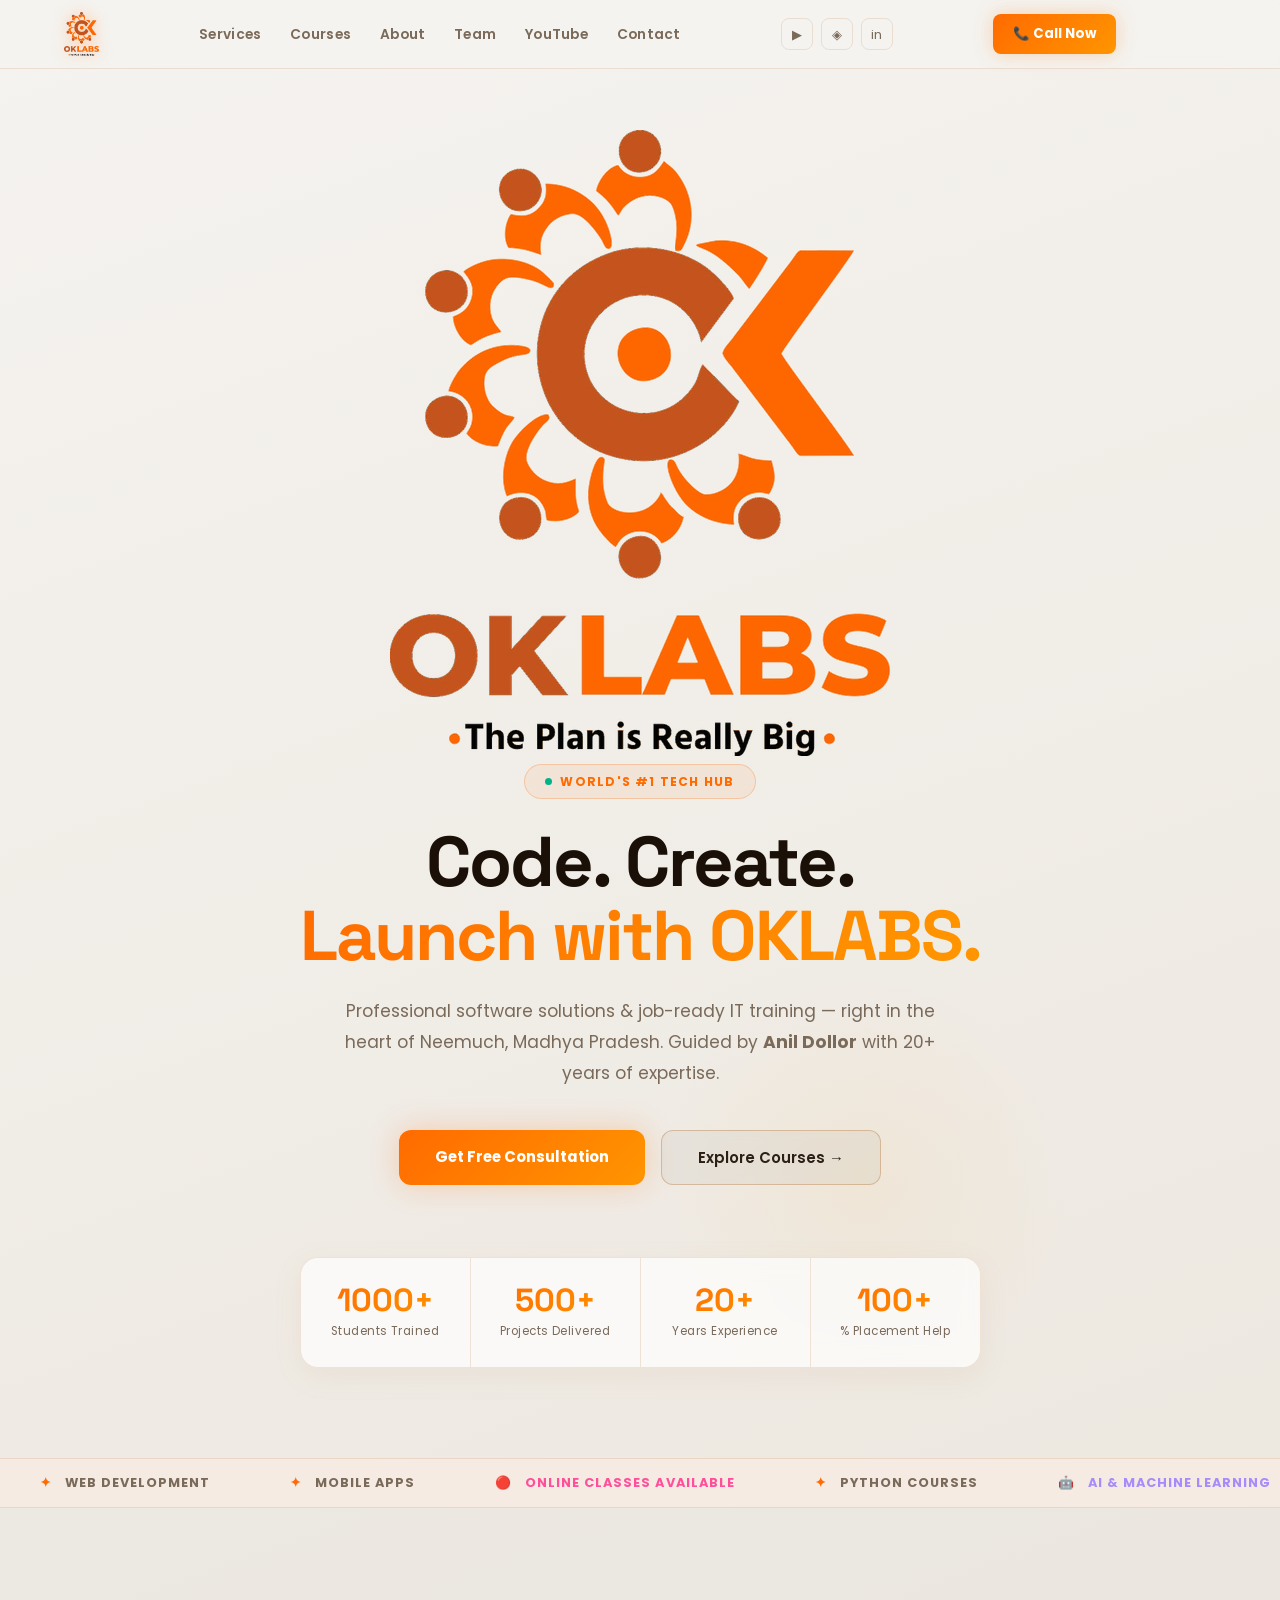
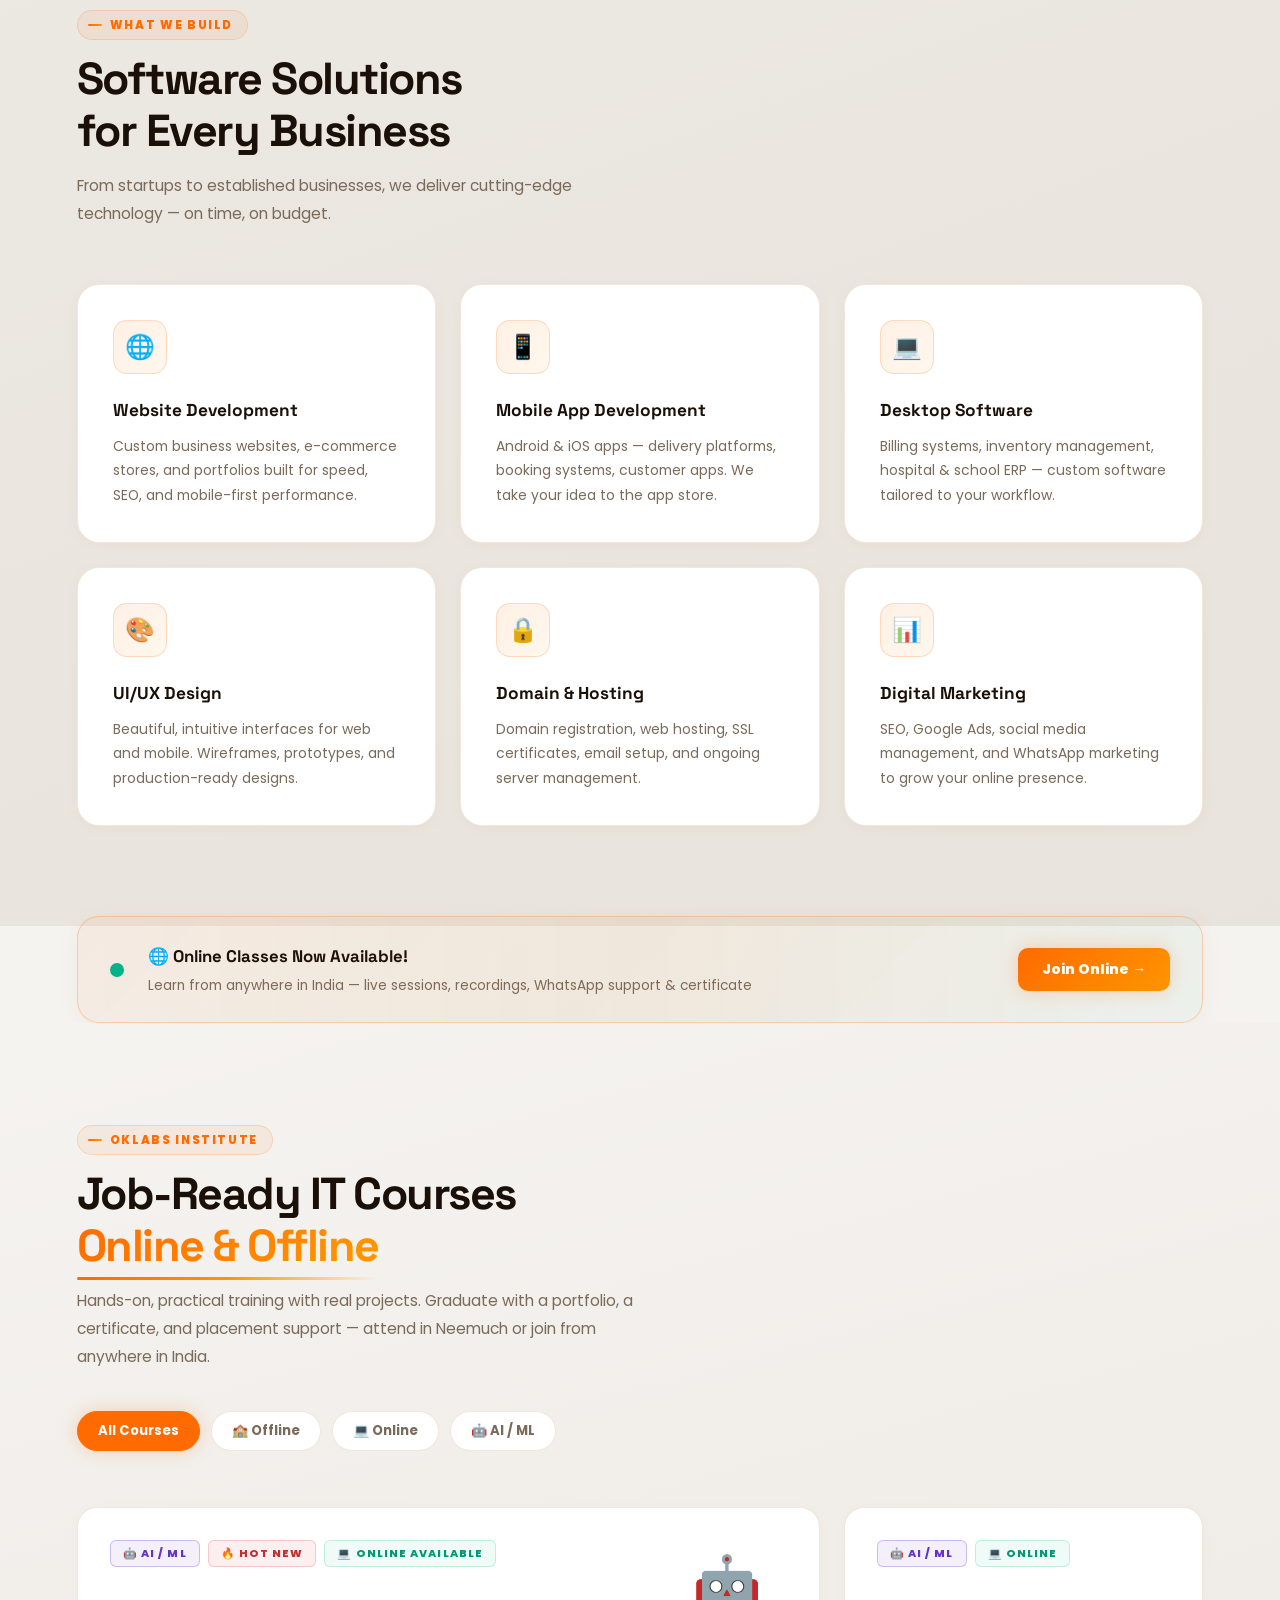
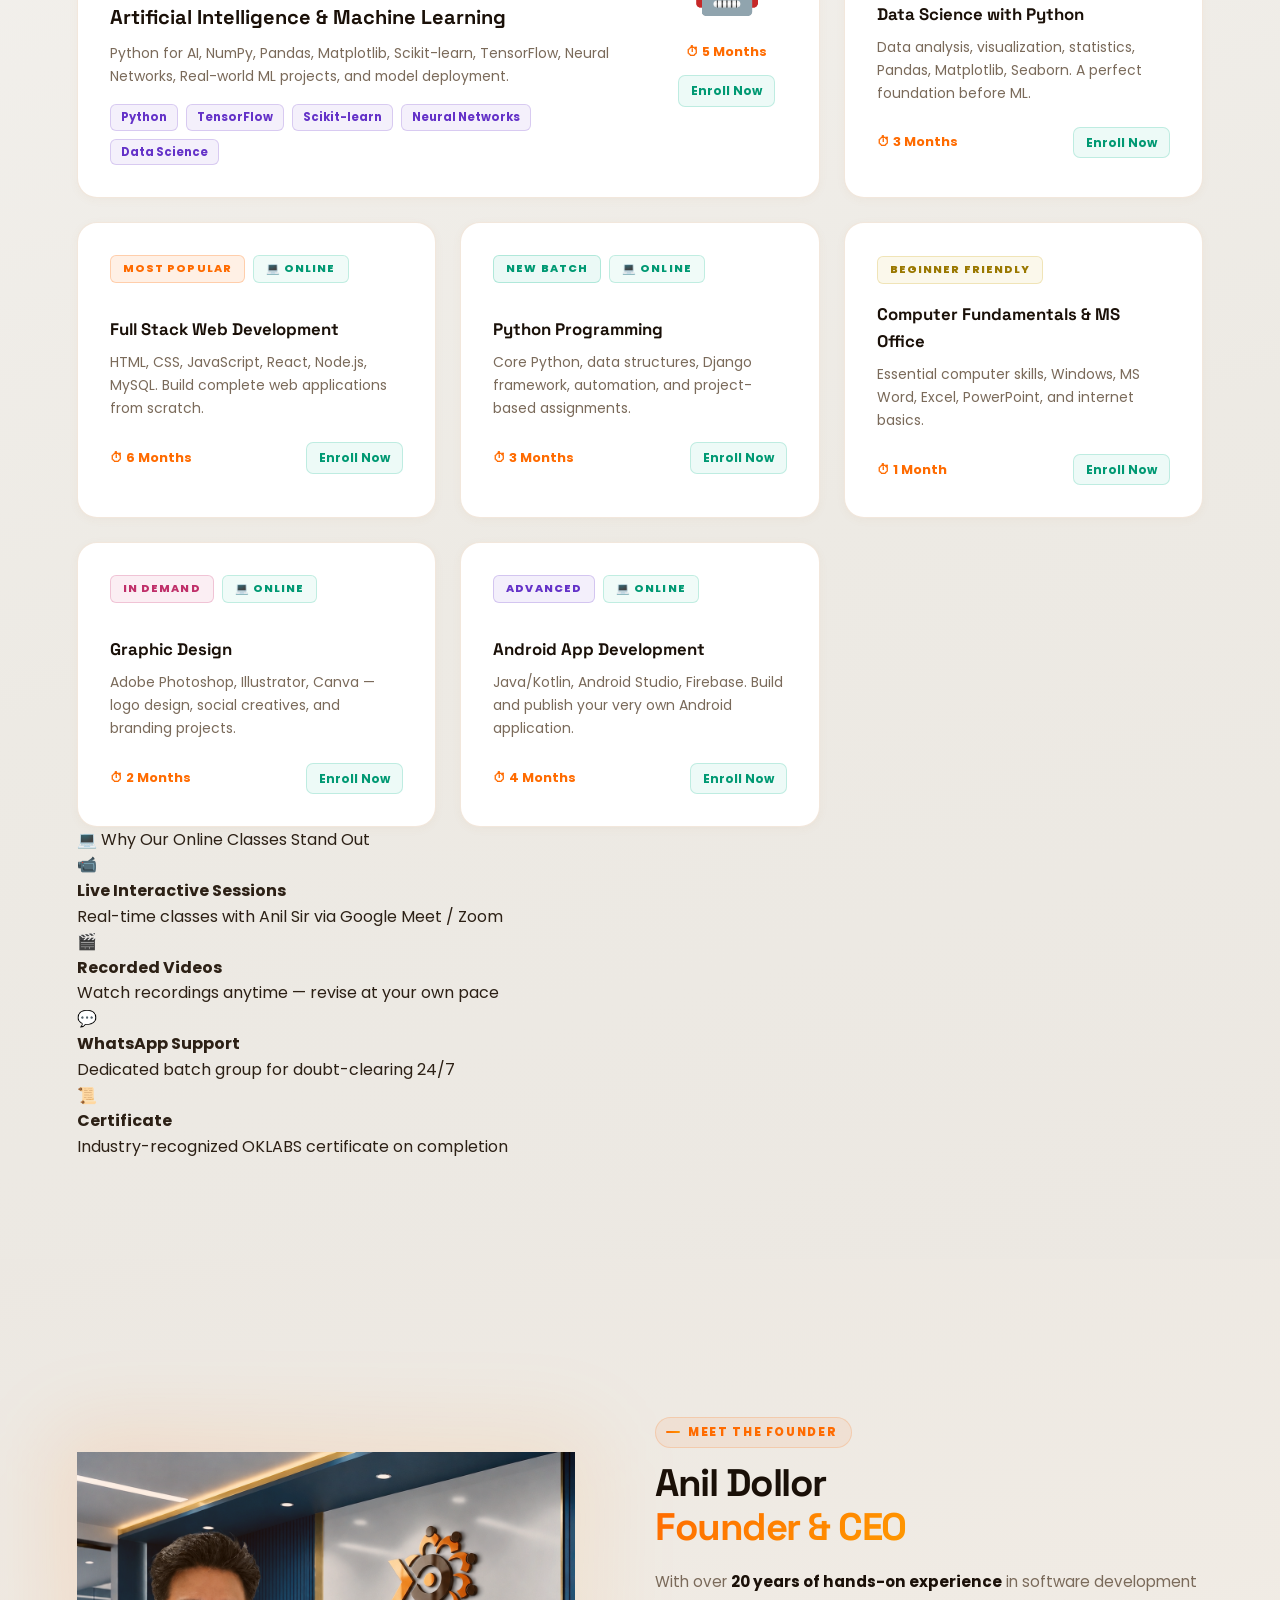
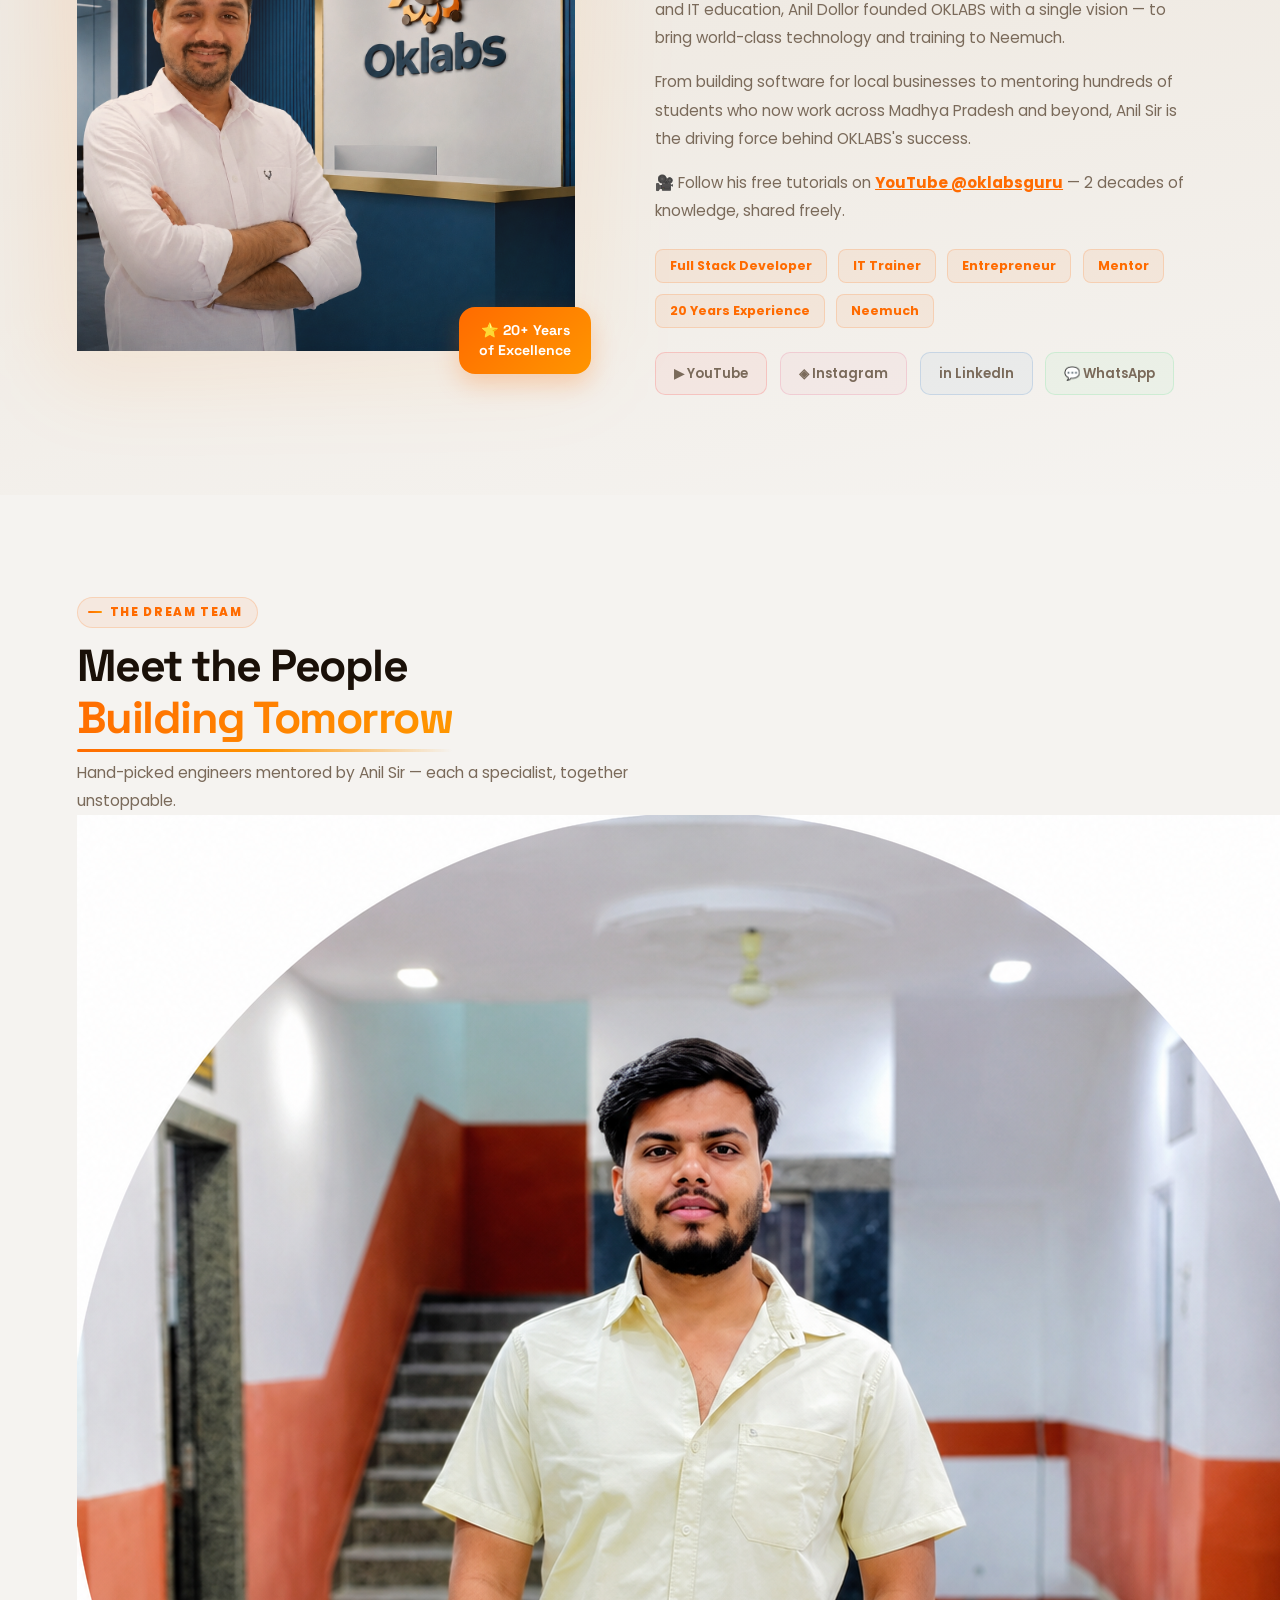
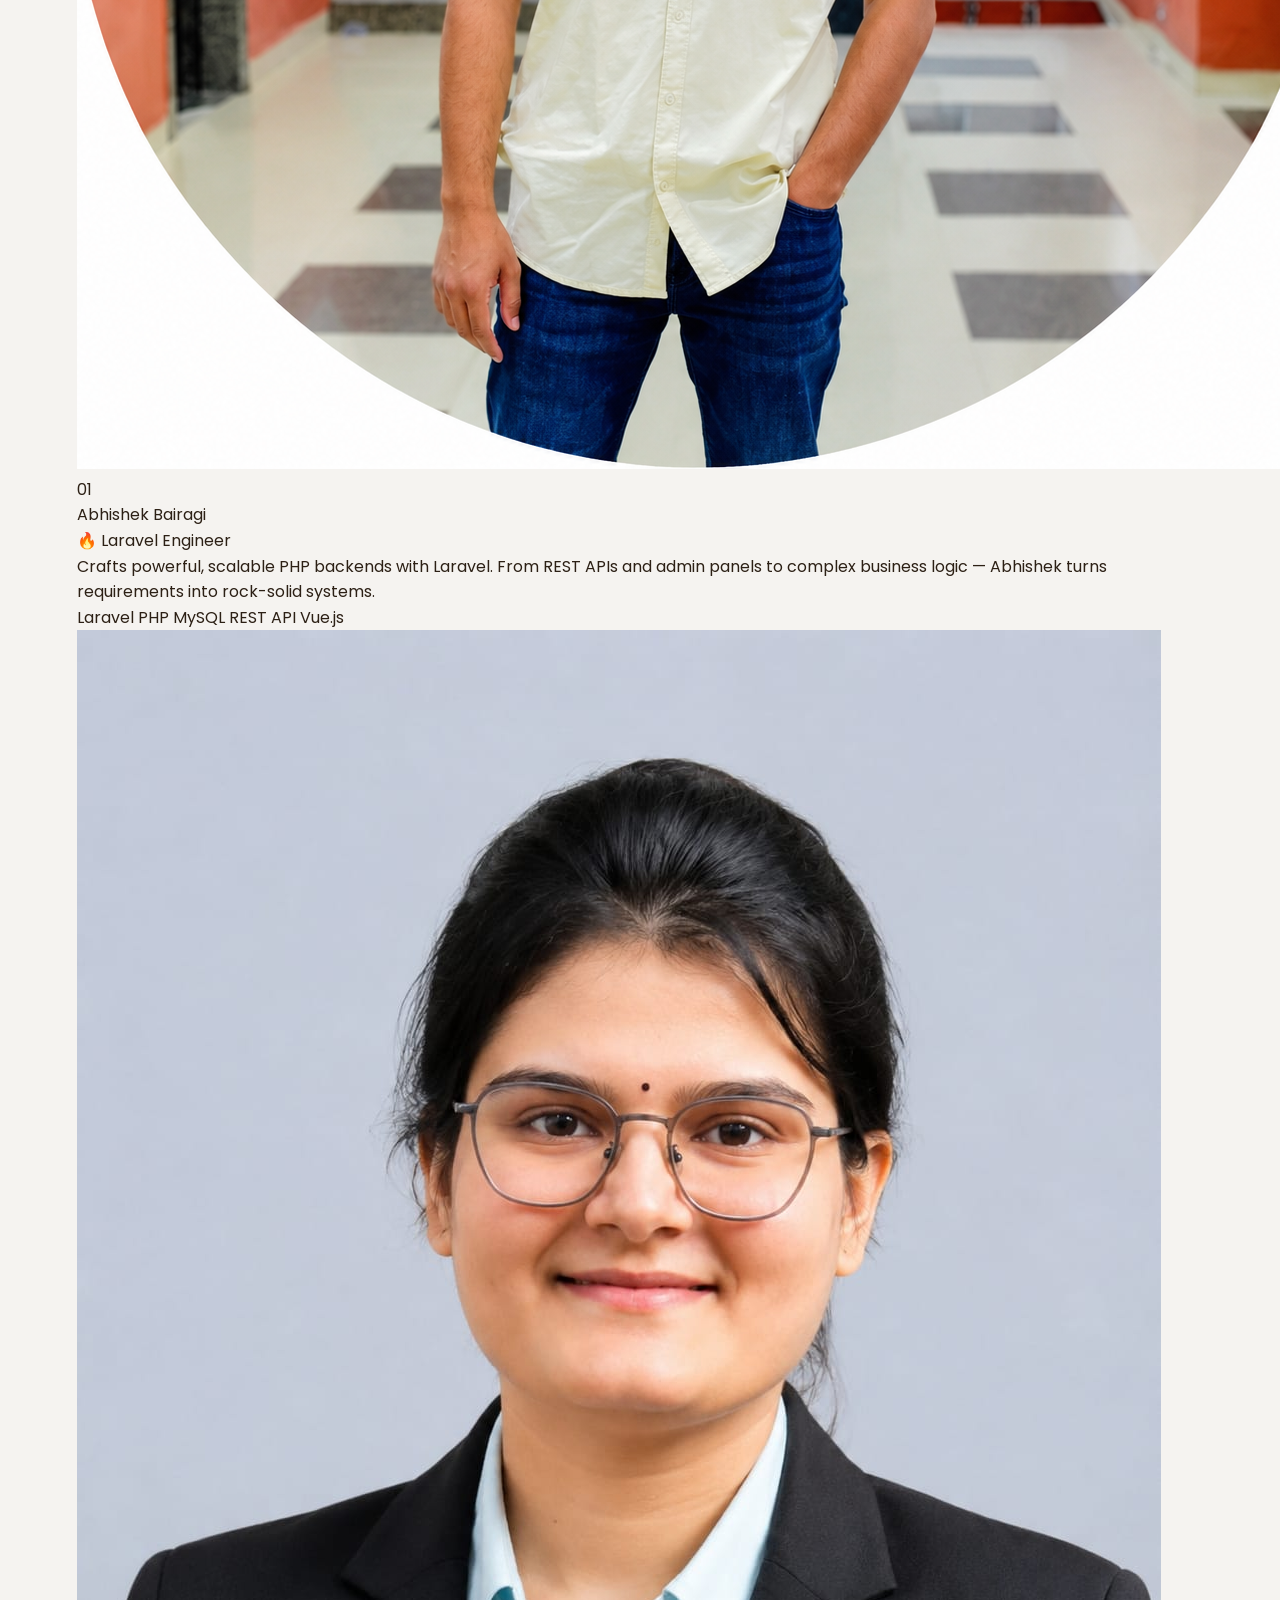
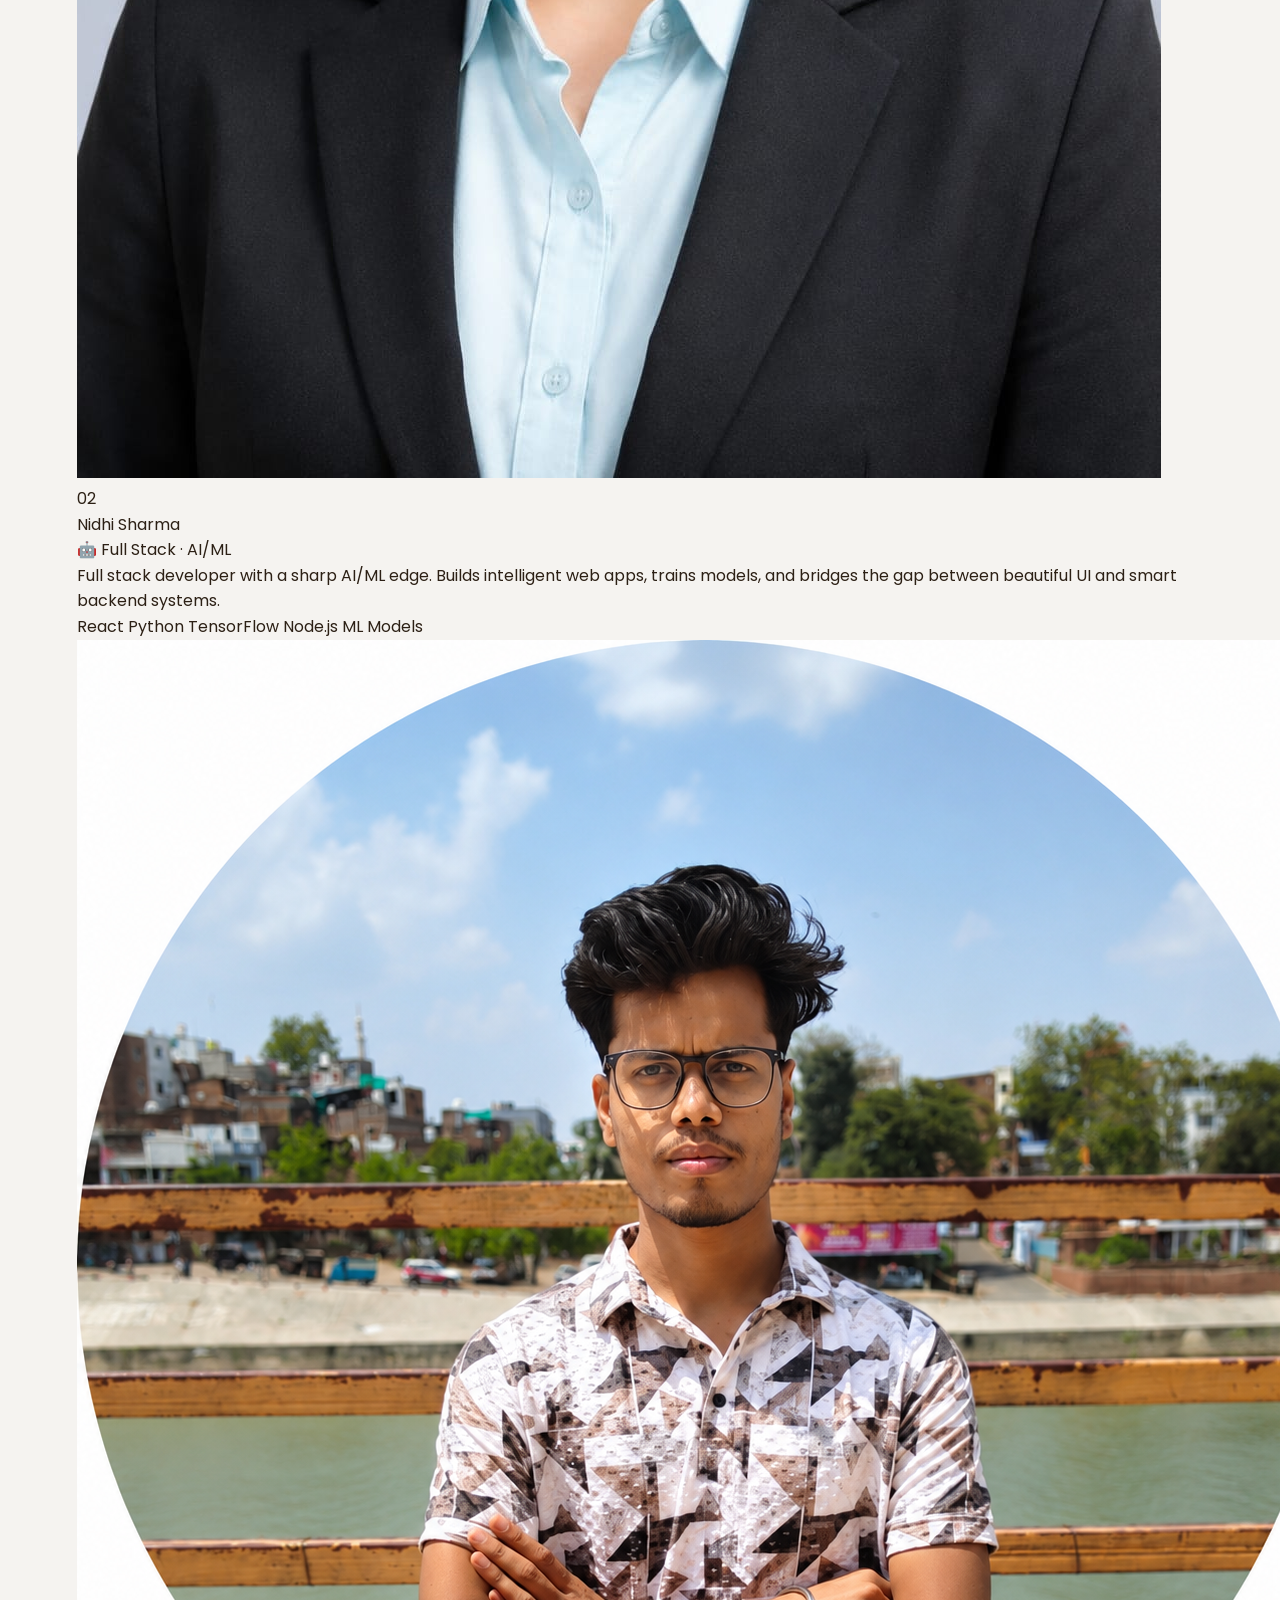
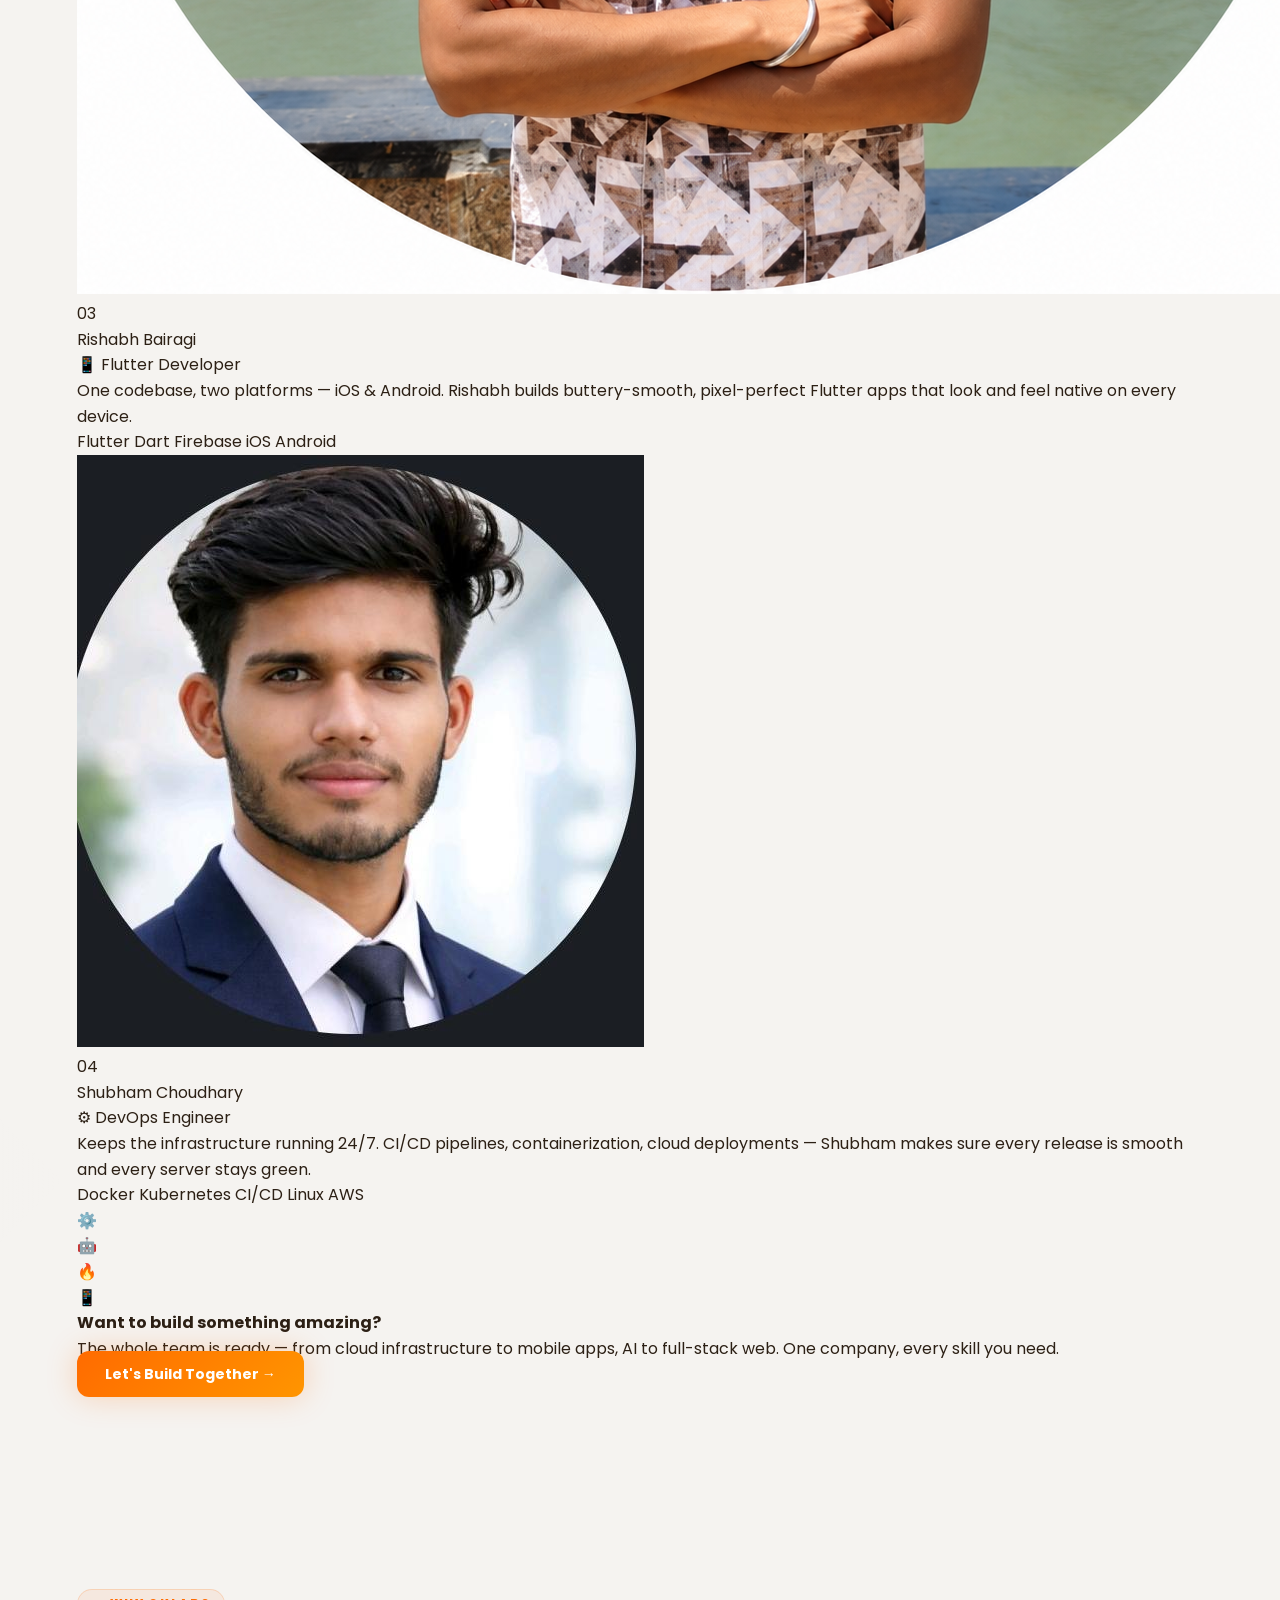
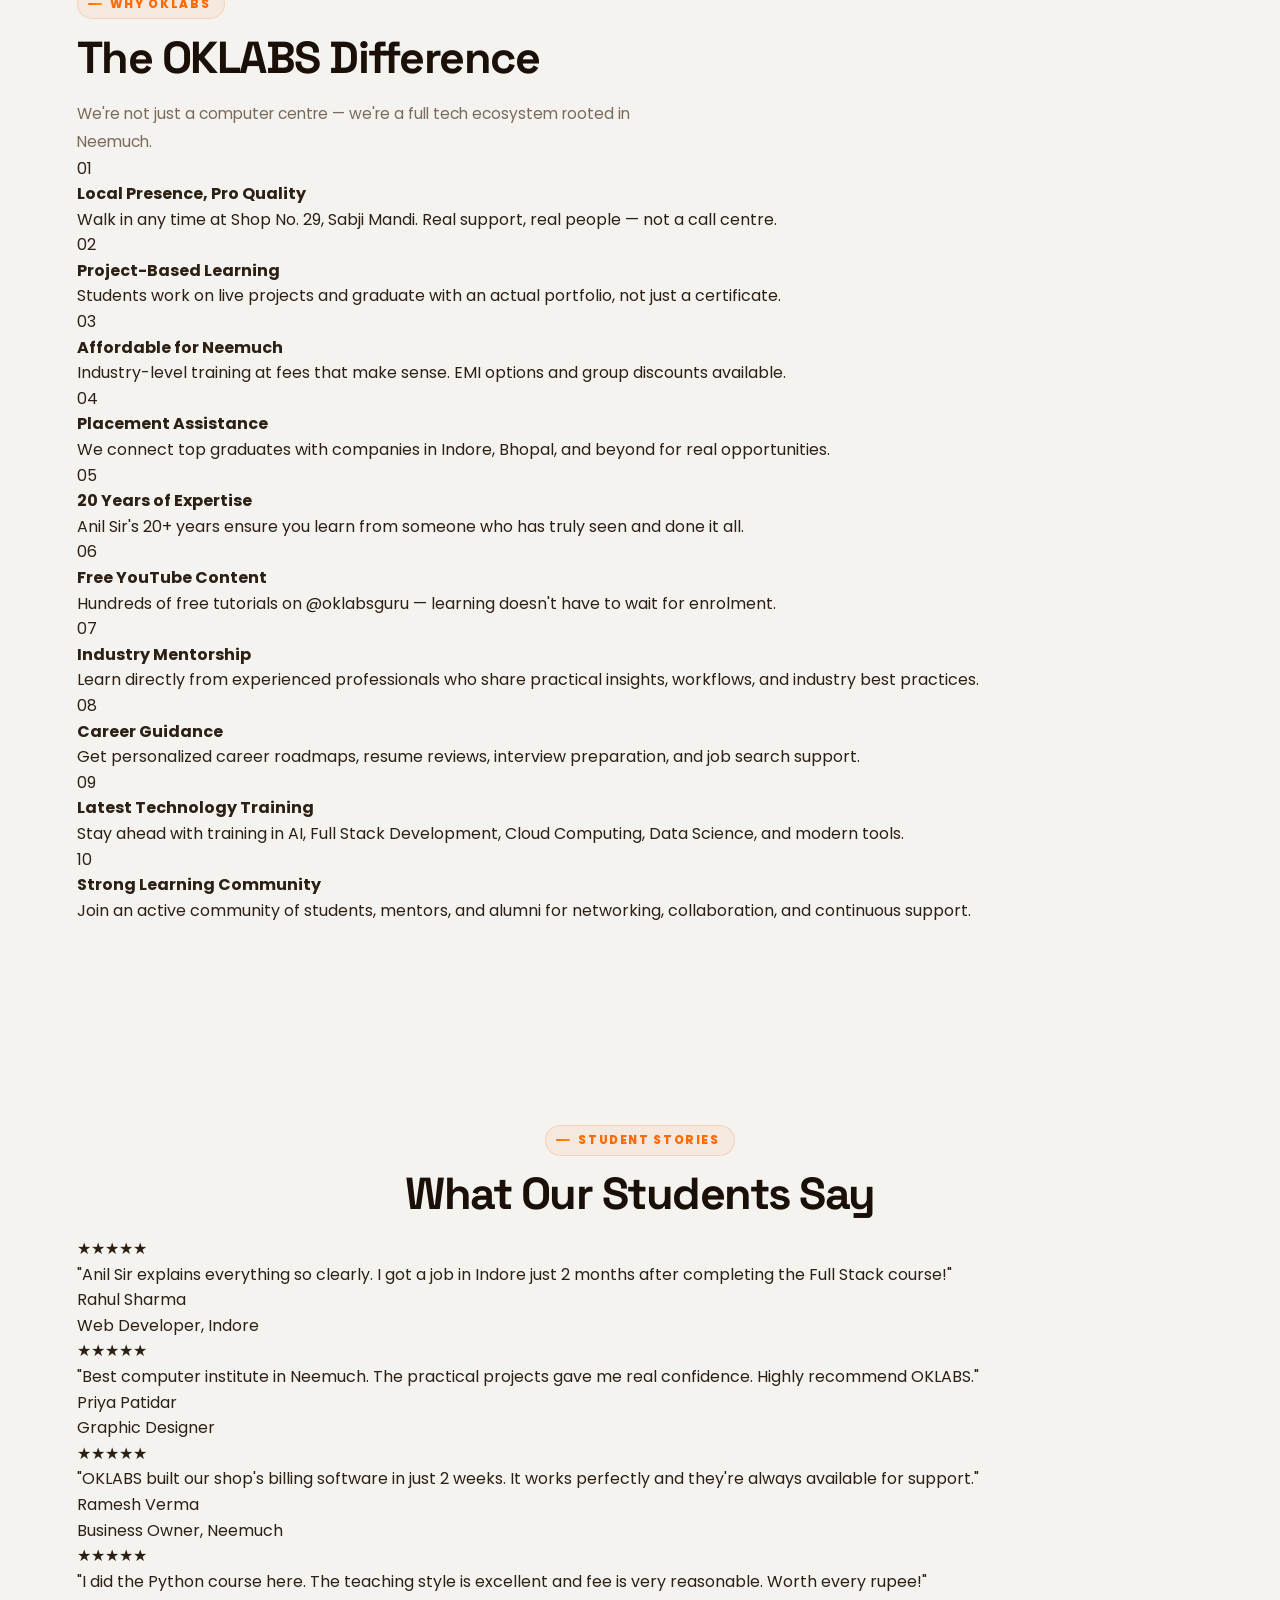
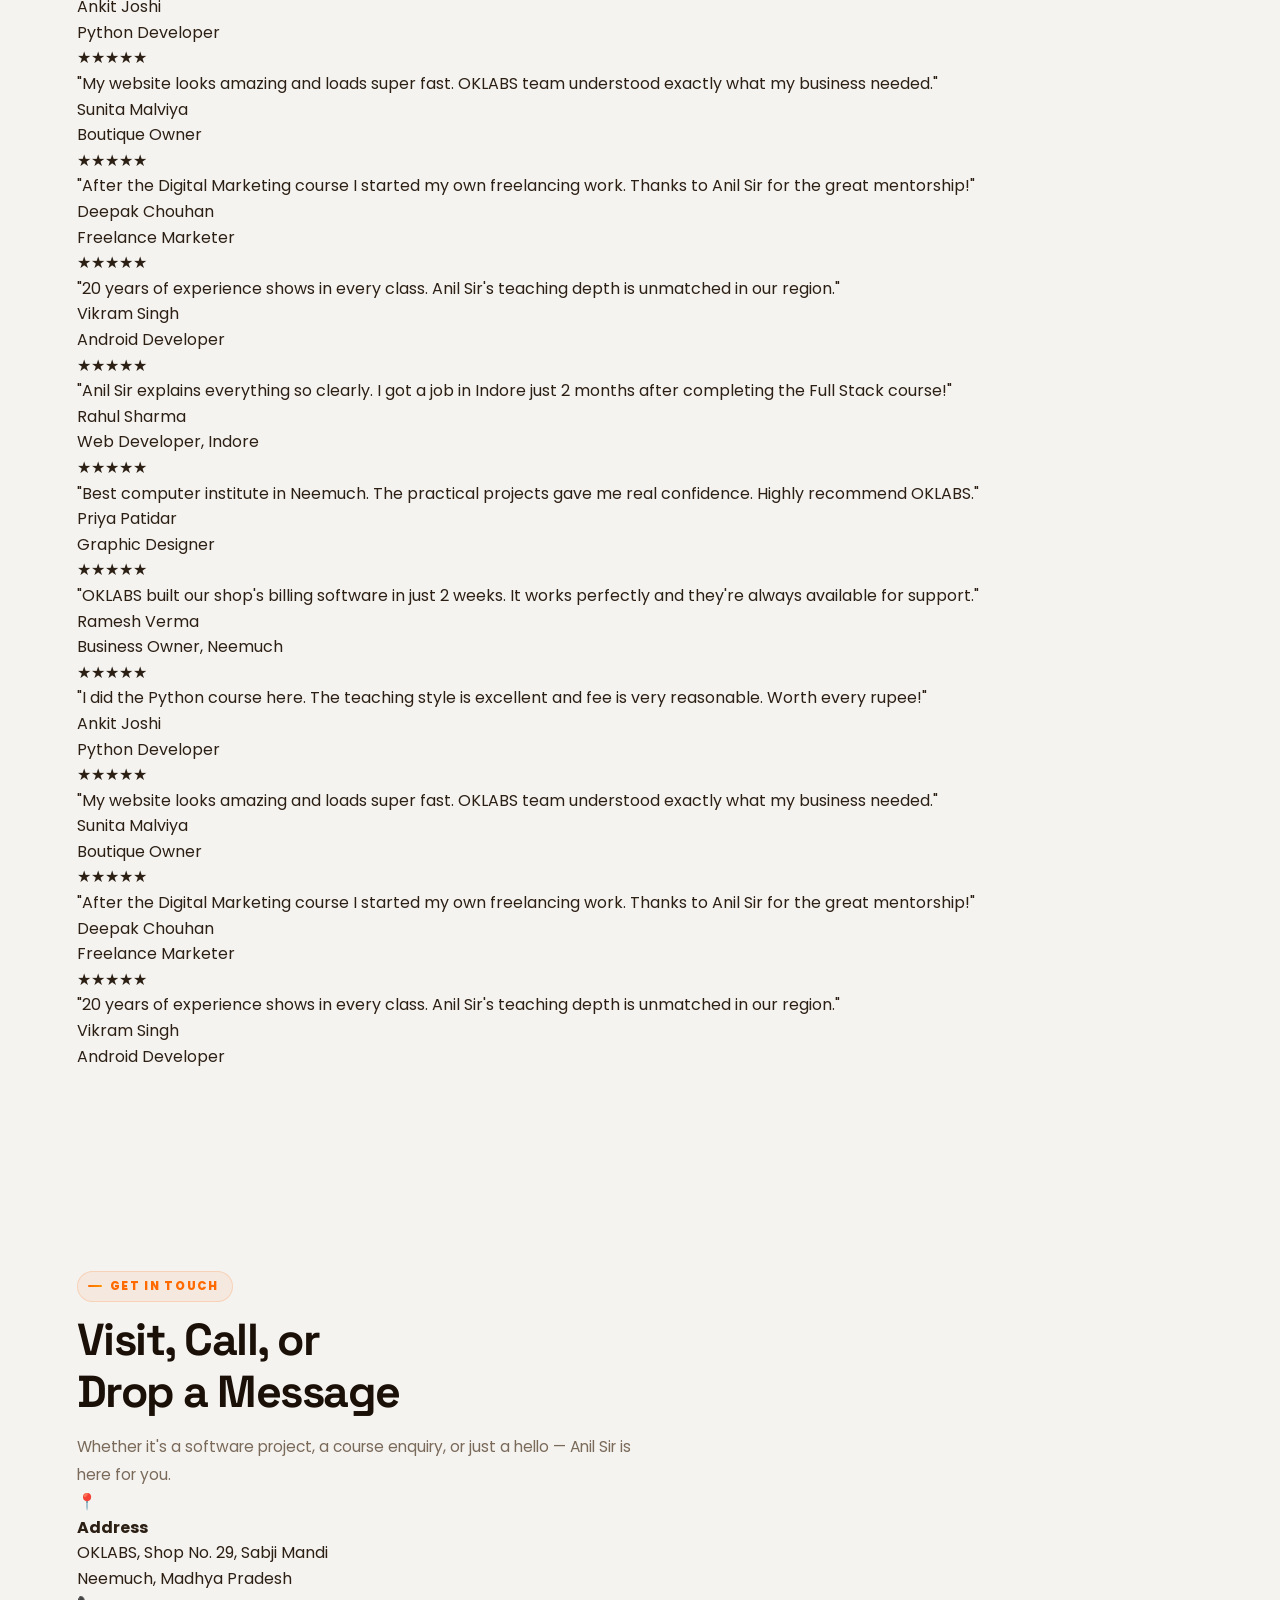
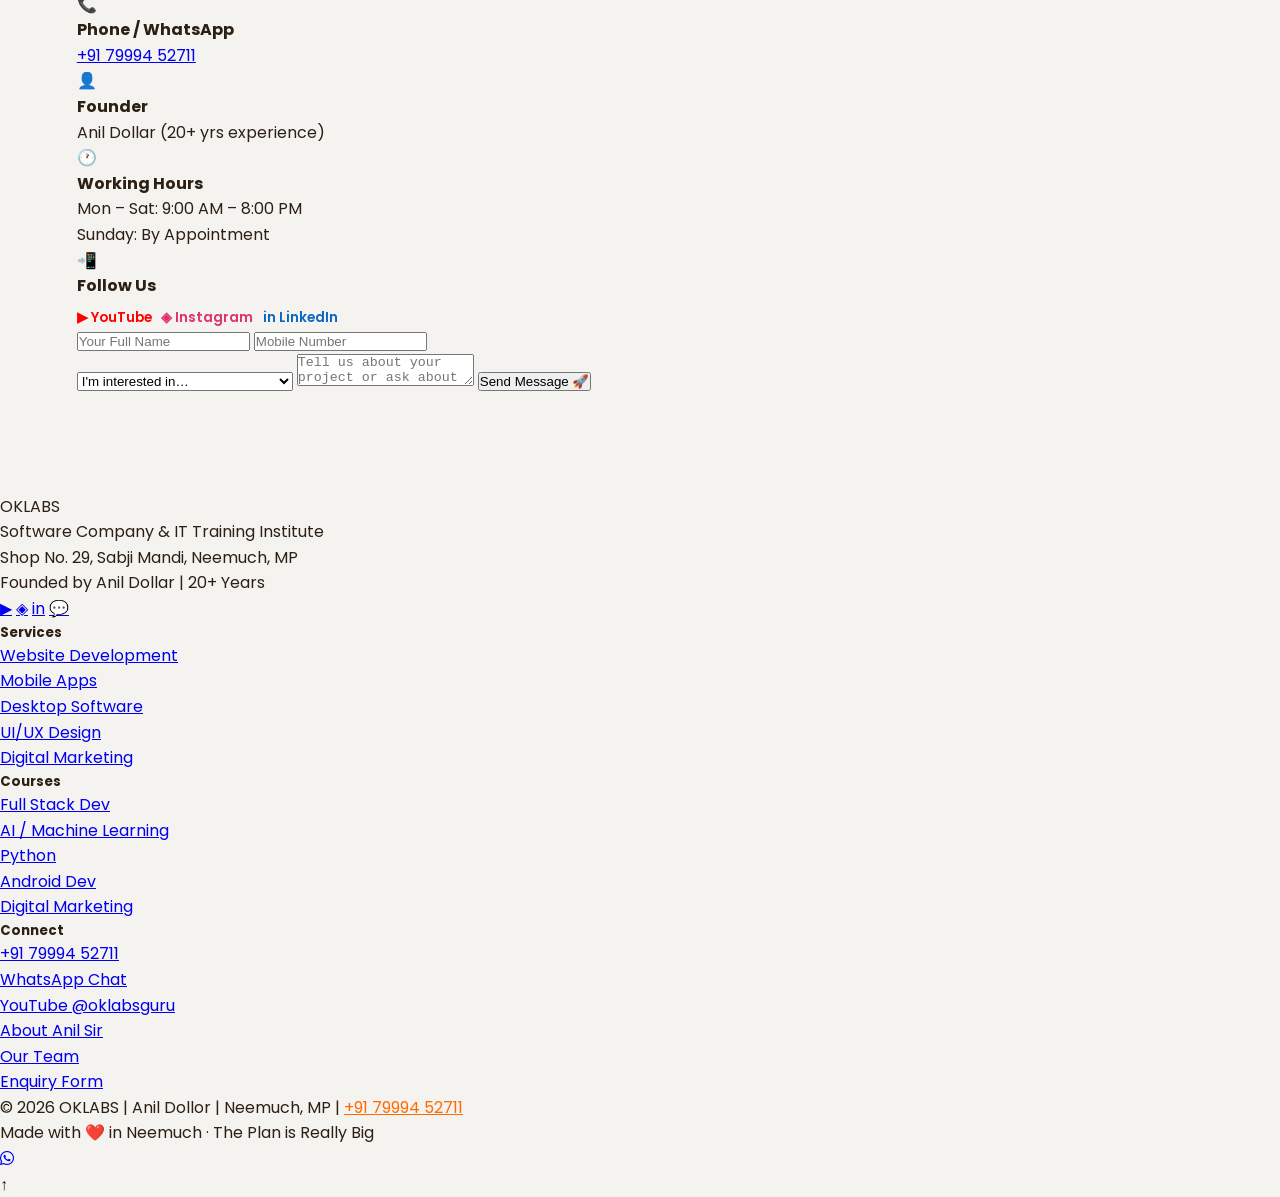
==== index.html @ 84f5c7a3 "Update index.html" ====
<!DOCTYPE html>
<html lang="en">
<head>
<meta charset="UTF-8"/>
<meta name="viewport" content="width=device-width, initial-scale=1.0"/>
<title>OKLABS – Software Company & IT Institute | Neemuch | Anil Dollor</title>
<link href="https://fonts.googleapis.com/css2?family=Poppins:wght@300;400;500;600;700;800;900&family=Space+Grotesk:wght@400;600;700;800&display=swap" rel="stylesheet"/>
<link rel="stylesheet" href="https://cdnjs.cloudflare.com/ajax/libs/font-awesome/6.5.2/css/all.min.css">
<style>
/* ════════════════════════════════════════════════
   OKLABS – LIGHT THEME CSS
   Replace your entire <style> block with this.
   Only background/color values changed.
════════════════════════════════════════════════ */

:root{
  /* ── BACKGROUNDS ── */
  --bg:#f5f3f0;
  --bg2:#ece8e2;
  --card:#ffffff;
  --card2:#f9f7f4;

  /* ── BRAND COLORS (unchanged) ── */
  --orange:#ff6b00;--orange2:#ff9500;--brown:#3d1c00;--brown2:#6b3300;
  --accent:#ff6b00;--accent2:#ff9500;
  --green:#00b389;--glow:rgba(255,107,0,0.25);--glow2:rgba(0,212,161,0.15);

  /* ── BORDERS ── */
  --border:rgba(180,120,60,0.18);
  --border2:rgba(180,120,60,0.38);

  /* ── TEXT ── */
  --text:#2c2015;
  --muted:#7a6a5a;
  --white:#1a1008;   /* headings — near-black instead of pure white */

  /* ── FONTS (unchanged) ── */
  --fd:'Space Grotesk',sans-serif;--fb:'Poppins',sans-serif;
}

*{margin:0;padding:0;box-sizing:border-box;}
html{scroll-behavior:smooth;}
body{background:var(--bg);color:var(--text);font-family:var(--fb);overflow-x:hidden;line-height:1.6;}

/* ── CURSOR GLOW ── */
.cursor-glow{
  position:fixed;width:500px;height:500px;border-radius:50%;
  background:radial-gradient(circle,rgba(255,107,0,0.04) 0%,transparent 70%);
  pointer-events:none;z-index:0;transform:translate(-50%,-50%);
  transition:all 0.08s ease;
}

#particles{position:fixed;top:0;left:0;width:100%;height:100%;z-index:0;pointer-events:none;}

/* ── NAV ── */
nav{
  position:fixed;top:0;left:0;right:0;z-index:200;
  display:flex;align-items:center;justify-content:space-between;
  padding:12px 5vw;
  background:rgba(245,243,240,0.82);backdrop-filter:blur(24px);-webkit-backdrop-filter:blur(24px);
  border-bottom:1px solid var(--border);transition:all .35s;
}
nav.scrolled{background:rgba(245,243,240,0.97);box-shadow:0 4px 30px rgba(180,120,60,0.12);}
.nav-logo-img{height:44px;width:auto;object-fit:contain;transition:transform .3s;filter:drop-shadow(0 0 8px rgba(255,107,0,0.4));}
.nav-logo-img:hover{transform:scale(1.05);}
.nav-logo{text-decoration:none;display:flex;align-items:center;}
.nav-links{display:flex;gap:1.8rem;list-style:none;}
.nav-links a{color:var(--muted);text-decoration:none;font-size:0.86rem;font-weight:600;letter-spacing:.02em;transition:color .2s;position:relative;}
.nav-links a::after{content:'';position:absolute;bottom:-4px;left:0;width:0;height:2px;background:linear-gradient(90deg,var(--orange),var(--orange2));border-radius:2px;transition:width .3s;}
.nav-links a:hover{color:var(--white);}
.nav-links a:hover::after{width:100%;}
.nav-socials{display:flex;gap:.5rem;align-items:center;}
.nav-social-btn{
  width:32px;height:32px;border-radius:8px;border:1px solid var(--border);
  display:flex;align-items:center;justify-content:center;
  text-decoration:none;font-size:0.82rem;transition:all .2s;color:var(--muted);
}
.nav-social-btn:hover{border-color:var(--orange);color:var(--orange);background:rgba(255,107,0,0.08);transform:translateY(-2px);}
.nav-social-btn.yt:hover{border-color:#ff0000;color:#ff0000;background:rgba(255,0,0,0.08);}
.nav-social-btn.ig:hover{border-color:#e1306c;color:#e1306c;background:rgba(225,48,108,0.08);}
.nav-social-btn.li:hover{border-color:#0a66c2;color:#0a66c2;background:rgba(10,102,194,0.08);}
.nav-cta{background:linear-gradient(135deg,var(--orange),var(--orange2));color:#fff;padding:9px 20px;border-radius:8px;text-decoration:none;font-size:0.83rem;font-weight:700;transition:all .2s;white-space:nowrap;box-shadow:0 0 20px var(--glow);}
.nav-cta:hover{transform:translateY(-2px);box-shadow:0 0 35px var(--glow);}

/* ── HERO ── */
.hero{
  min-height:100vh;display:flex;align-items:center;justify-content:center;
  text-align:center;padding:130px 6vw 90px;position:relative;z-index:1;overflow:hidden;
  background:linear-gradient(160deg,#f5f3f0 0%,#ede8e0 100%);
}
.hero-glow1{position:absolute;top:-80px;left:25%;width:700px;height:700px;background:radial-gradient(circle,rgba(255,107,0,0.10) 0%,rgba(255,149,0,0.04) 40%,transparent 65%);pointer-events:none;animation:breathe 6s ease-in-out infinite;}
.hero-glow2{position:absolute;bottom:50px;right:15%;width:450px;height:450px;background:radial-gradient(circle,rgba(255,149,0,0.06) 0%,transparent 65%);pointer-events:none;animation:breathe 6s ease-in-out infinite reverse;}
@keyframes breathe{0%,100%{transform:scale(1);opacity:.7}50%{transform:scale(1.1);opacity:1}}
.hero-inner{position:relative;z-index:2;max-width:920px;margin:0 auto;}
.hero-logo{margin-bottom:2rem;animation:fadeInDown .8s ease both;}
.hero-logo img{height:160px;width:auto;filter:drop-shadow(0 0 30px rgba(255,107,0,0.4));animation:logoPulse 3s ease-in-out infinite;}
@keyframes logoPulse{0%,100%{filter:drop-shadow(0 0 20px rgba(255,107,0,0.4)) brightness(1.05)}50%{filter:drop-shadow(0 0 50px rgba(255,107,0,0.7)) brightness(1.1)}}
.hero-badge{
  display:inline-flex;align-items:center;gap:8px;
  background:rgba(255,107,0,0.07);border:1px solid rgba(255,107,0,0.25);
  padding:7px 20px;border-radius:50px;
  font-size:0.76rem;font-weight:700;color:var(--orange);
  letter-spacing:.1em;text-transform:uppercase;margin-bottom:1.6rem;
  animation:fadeInDown .7s .1s ease both;
}
.live-dot{width:7px;height:7px;background:var(--green);border-radius:50%;animation:pulse 2s infinite;flex-shrink:0;}
@keyframes pulse{0%,100%{opacity:1;box-shadow:0 0 0 0 rgba(0,179,137,.7)}50%{opacity:.6;box-shadow:0 0 0 8px rgba(0,179,137,0)}}
h1{
  font-family:var(--fd);font-size:clamp(2.6rem,5.5vw,5rem);
  font-weight:800;line-height:1.06;letter-spacing:-2px;
  color:#1a1008;margin-bottom:1.4rem;
  animation:fadeInUp .8s .15s ease both;
}
.grad-text{
  background:linear-gradient(135deg,var(--orange) 0%,var(--orange2) 50%,#e6a800 100%);
  background-size:200%;
  -webkit-background-clip:text;-webkit-text-fill-color:transparent;
  animation:gradShift 4s ease infinite;
}
@keyframes gradShift{0%,100%{background-position:0%}50%{background-position:100%}}
.hero-sub{font-size:1.08rem;color:var(--muted);max-width:600px;margin:0 auto 2.5rem;line-height:1.8;animation:fadeInUp .8s .25s ease both;}
.hero-btns{display:flex;gap:1rem;justify-content:center;flex-wrap:wrap;animation:fadeInUp .8s .35s ease both;}
.btn-primary{
  background:linear-gradient(135deg,var(--orange),var(--orange2));color:#fff;
  padding:15px 36px;border-radius:12px;text-decoration:none;font-size:.93rem;font-weight:700;
  box-shadow:0 0 30px var(--glow);transition:all .25s;position:relative;overflow:hidden;
}
.btn-primary::before{content:'';position:absolute;top:-50%;left:-50%;width:200%;height:200%;background:linear-gradient(45deg,transparent,rgba(255,255,255,0.15),transparent);transform:rotate(45deg) translateX(-100%);transition:transform .5s;}
.btn-primary:hover::before{transform:rotate(45deg) translateX(100%);}
.btn-primary:hover{transform:translateY(-3px);box-shadow:0 0 50px var(--glow);}
.btn-outline{
  background:rgba(44,32,21,0.04);color:var(--text);
  border:1px solid var(--border2);
  padding:15px 36px;border-radius:12px;text-decoration:none;font-size:.93rem;font-weight:600;
  transition:all .25s;backdrop-filter:blur(4px);
}
.btn-outline:hover{border-color:var(--orange);color:#1a1008;background:rgba(255,107,0,0.06);transform:translateY(-3px);}
.hero-stats{
  display:flex;gap:0;margin-top:4.5rem;
  border:1px solid var(--border);border-radius:18px;overflow:hidden;
  background:rgba(255,255,255,0.7);backdrop-filter:blur(10px);
  max-width:720px;margin-left:auto;margin-right:auto;
  animation:fadeInUp .8s .45s ease both;
  box-shadow:0 8px 30px rgba(180,120,60,0.08);
}
.stat{
  flex:1;padding:1.6rem 1rem;text-align:center;
  border-right:1px solid var(--border);transition:background .2s;
}
.stat:last-child{border-right:none;}
.stat:hover{background:rgba(255,107,0,0.05);}
.stat-num{font-family:var(--fd);font-size:2rem;font-weight:800;background:linear-gradient(135deg,var(--orange),var(--orange2));-webkit-background-clip:text;-webkit-text-fill-color:transparent;line-height:1;}
.stat-label{font-size:0.73rem;color:var(--muted);letter-spacing:.04em;margin-top:.4rem;}

/* ── TICKER ── */
.ticker-wrap{
  background:rgba(255,107,0,0.05);border-top:1px solid var(--border);border-bottom:1px solid var(--border);
  padding:14px 0;overflow:hidden;position:relative;z-index:2;
}
.ticker-track{display:flex;gap:0;white-space:nowrap;animation:ticker 22s linear infinite;}
.ticker-item{padding:0 2.5rem;font-size:.8rem;font-weight:700;color:var(--muted);text-transform:uppercase;letter-spacing:.08em;display:flex;align-items:center;gap:.8rem;}
.ticker-item span{color:var(--orange);}
@keyframes ticker{0%{transform:translateX(0)}100%{transform:translateX(-50%)}}

/* ── SECTIONS SHARED ── */
section{padding:100px 6vw;position:relative;z-index:1;}
.section-eyebrow{
  display:inline-flex;align-items:center;gap:8px;
  font-size:0.73rem;font-weight:800;letter-spacing:.14em;text-transform:uppercase;
  color:var(--orange);margin-bottom:.8rem;
  background:rgba(255,107,0,0.07);border:1px solid rgba(255,107,0,0.18);
  padding:5px 14px 5px 10px;border-radius:50px;
}
.section-eyebrow::before{content:'';width:14px;height:2px;background:linear-gradient(90deg,var(--orange),var(--orange2));border-radius:2px;}
.section-title{font-family:var(--fd);font-size:clamp(1.9rem,3.5vw,2.9rem);font-weight:800;color:#1a1008;letter-spacing:-1.5px;margin-bottom:1rem;line-height:1.15;}
.section-title .grad-text{position:relative;}
.section-title .grad-text::after{content:'';position:absolute;bottom:-6px;left:0;width:100%;height:3px;background:linear-gradient(90deg,var(--orange),var(--orange2),transparent);border-radius:2px;animation:underlineGrow .8s ease both;}
@keyframes underlineGrow{from{width:0}to{width:100%}}
.section-sub{color:var(--muted);max-width:560px;font-size:0.97rem;line-height:1.8;}

/* Reveal */
.reveal{opacity:0;transform:translateY(32px);transition:opacity .7s ease,transform .7s ease;}
.reveal.visible{opacity:1;transform:none;}
.reveal-left{opacity:0;transform:translateX(-36px);transition:opacity .7s ease,transform .7s ease;}
.reveal-left.visible{opacity:1;transform:none;}
.reveal-right{opacity:0;transform:translateX(36px);transition:opacity .7s ease,transform .7s ease;}
.reveal-right.visible{opacity:1;transform:none;}
.reveal-scale{opacity:0;transform:scale(.92);transition:opacity .7s ease,transform .7s ease;}
.reveal-scale.visible{opacity:1;transform:scale(1);}

/* ── SERVICES ── */
#services{background:linear-gradient(160deg,#ece8e2 0%,#e8e3dc 100%);}
.services-grid{display:grid;grid-template-columns:repeat(auto-fit,minmax(290px,1fr));gap:1.5rem;margin-top:3.5rem;}
.service-card{
  background:var(--card);border:1px solid var(--border);
  border-radius:22px;padding:2.2rem;
  transition:all .35s;position:relative;overflow:hidden;cursor:default;
  box-shadow:0 2px 12px rgba(180,120,60,0.06);
}
.service-card::before{
  content:'';position:absolute;top:0;left:0;right:0;height:3px;
  background:linear-gradient(90deg,var(--orange),var(--orange2),#ffd700);
  transform:scaleX(0);transform-origin:left;transition:transform .4s;
}
.service-card::after{
  content:'';position:absolute;inset:0;
  background:radial-gradient(circle at var(--mx,50%) var(--my,50%),rgba(255,107,0,.05) 0%,transparent 60%);
  opacity:0;transition:opacity .3s;
}
.service-card:hover::before{transform:scaleX(1);}
.service-card:hover::after{opacity:1;}
.service-card:hover{transform:translateY(-7px);border-color:var(--border2);box-shadow:0 20px 50px rgba(180,120,60,0.15);}
.s-icon{
  width:54px;height:54px;border-radius:14px;
  background:linear-gradient(135deg,rgba(255,107,0,.10),rgba(255,149,0,.07));
  border:1px solid rgba(255,107,0,.2);
  display:flex;align-items:center;justify-content:center;
  font-size:1.5rem;margin-bottom:1.4rem;transition:transform .3s;
}
.service-card:hover .s-icon{transform:scale(1.12) rotate(-5deg);}
.service-card h3{font-family:var(--fd);font-size:1.08rem;font-weight:700;color:#1a1008;margin-bottom:.6rem;}
.service-card p{font-size:.87rem;color:var(--muted);line-height:1.75;}

/* ── ABOUT / OWNER ── */
#about{background:linear-gradient(170deg,#ece8e2 0%,#f0ebe4 50%,#f5f3f0 100%);}
.about-inner{
  display:grid;grid-template-columns:1fr 1.1fr;gap:5rem;
  align-items:center;margin-top:3.5rem;
}
.about-img-wrap{position:relative;}
.about-img-bg{
  position:absolute;inset:-25px;
  background:linear-gradient(135deg,rgba(255,107,0,.12),rgba(255,149,0,.05));
  border-radius:36px;filter:blur(40px);animation:breathe 5s ease-in-out infinite;
}
.about-img-frame{
  position:relative;z-index:1;
  border-radius:28px;overflow:hidden;
  border:2px solid var(--border2);
  aspect-ratio:4/5;
  box-shadow:0 20px 60px rgba(180,120,60,0.18);
}
.owner-avatar{width:100%;height:100%;object-fit:cover;object-position:top center;transition:transform .5s;}
.about-img-frame:hover .owner-avatar{transform:scale(1.04);}
.about-img-badge{
  position:absolute;bottom:-16px;right:-16px;z-index:2;
  background:linear-gradient(135deg,var(--orange),var(--orange2));
  color:#fff;padding:14px 20px;border-radius:16px;
  font-family:var(--fd);font-weight:800;font-size:.88rem;text-align:center;
  box-shadow:0 10px 25px var(--glow);line-height:1.4;
  animation:float 4s ease-in-out infinite;
}
@keyframes float{0%,100%{transform:translateY(0)}50%{transform:translateY(-10px)}}
.exp-badge{
  position:absolute;top:-16px;left:-16px;z-index:2;
  background:var(--card);border:2px solid var(--border2);
  color:#1a1008;padding:12px 16px;border-radius:14px;
  font-family:var(--fd);font-weight:700;font-size:.82rem;text-align:center;
  box-shadow:0 8px 24px rgba(180,120,60,0.15);line-height:1.4;
}
.exp-badge .num{font-size:1.5rem;font-weight:900;color:var(--orange);display:block;}
.about-content h2{font-family:var(--fd);font-size:clamp(1.8rem,3vw,2.6rem);font-weight:800;color:#1a1008;letter-spacing:-1.5px;margin-bottom:1.2rem;line-height:1.15;}
.about-content p{font-size:.95rem;color:var(--muted);line-height:1.85;margin-bottom:1rem;}
.about-tags{display:flex;flex-wrap:wrap;gap:.7rem;margin:1.5rem 0;}
.atag{
  padding:6px 14px;border-radius:8px;font-size:.78rem;font-weight:700;
  background:rgba(255,107,0,.07);border:1px solid rgba(255,107,0,.18);color:var(--orange);
}
.about-socials{display:flex;gap:.8rem;flex-wrap:wrap;margin-top:1.5rem;}
.social-pill{
  display:inline-flex;align-items:center;gap:8px;
  padding:10px 18px;border-radius:10px;border:1px solid var(--border);
  font-size:.82rem;font-weight:600;text-decoration:none;
  transition:all .25s;color:var(--muted);background:var(--card);
}
.social-pill:hover{transform:translateY(-3px);}
.social-pill.yt{background:rgba(255,0,0,.04);border-color:rgba(255,0,0,.15);}
.social-pill.yt:hover{background:rgba(255,0,0,.10);border-color:#ff0000;color:#ff0000;}
.social-pill.ig{background:rgba(225,48,108,.04);border-color:rgba(225,48,108,.15);}
.social-pill.ig:hover{background:rgba(225,48,108,.10);border-color:#e1306c;color:#e1306c;}
.social-pill.li{background:rgba(10,102,194,.04);border-color:rgba(10,102,194,.15);}
.social-pill.li:hover{background:rgba(10,102,194,.10);border-color:#0a66c2;color:#0a66c2;}
.social-pill.wa{background:rgba(37,211,102,.04);border-color:rgba(37,211,102,.15);}
.social-pill.wa:hover{background:rgba(37,211,102,.10);border-color:#25d366;color:#25d366;}

/* ── COURSES ── */
#institute{background:linear-gradient(165deg,#f5f3f0 0%,#edeae4 60%,#ece8e2 100%);}
.courses-grid{display:grid;grid-template-columns:repeat(auto-fit,minmax(270px,1fr));gap:1.5rem;margin-top:3.5rem;}
.course-card{
  background:var(--card);border:1px solid var(--border);
  border-radius:20px;padding:2rem;
  transition:all .3s;position:relative;overflow:hidden;
  box-shadow:0 2px 10px rgba(180,120,60,0.05);
}
.course-card::before{
  content:'';position:absolute;bottom:0;left:0;right:0;height:3px;
  background:linear-gradient(90deg,var(--orange),var(--orange2));
  transform:scaleX(0);transform-origin:left;transition:transform .4s;
}
.course-card:hover::before{transform:scaleX(1);}
.course-card:hover{transform:translateY(-6px);box-shadow:0 20px 50px rgba(180,120,60,0.14);border-color:var(--border2);}
.course-tag{display:inline-block;font-size:.68rem;font-weight:800;letter-spacing:.1em;text-transform:uppercase;padding:4px 12px;border-radius:6px;margin-bottom:1.1rem;}
.tag-pop{background:rgba(255,107,0,.10);border:1px solid rgba(255,107,0,.25);color:var(--orange);}
.tag-new{background:rgba(0,179,137,.08);border:1px solid rgba(0,179,137,.25);color:#009973;}
.tag-beg{background:rgba(200,160,0,.08);border:1px solid rgba(200,160,0,.22);color:#9a7800;}
.tag-dem{background:rgba(200,48,108,.08);border:1px solid rgba(200,48,108,.22);color:#c0306a;}
.tag-adv{background:rgba(100,50,200,.08);border:1px solid rgba(100,50,200,.22);color:#6432c8;}
.tag-trn{background:rgba(0,179,137,.08);border:1px solid rgba(0,179,137,.25);color:#009973;}
.tag-ai{background:rgba(100,50,200,.08);border:1px solid rgba(100,50,200,.28);color:#6432c8;}
.tag-hot{background:rgba(220,60,60,.08);border:1px solid rgba(220,60,60,.22);color:#c03030;}
.tag-online{background:rgba(0,179,137,.06);border:1px solid rgba(0,179,137,.20);color:#009973;}
.course-card h3{font-family:var(--fd);font-size:1.05rem;font-weight:700;color:#1a1008;margin-bottom:.5rem;}
.course-card p{font-size:.87rem;color:var(--muted);line-height:1.65;}
.course-foot{display:flex;align-items:center;justify-content:space-between;margin-top:1.4rem;}
.course-dur{font-size:.8rem;color:var(--orange);font-weight:700;display:flex;align-items:center;gap:5px;}
.course-enroll{
  font-size:.75rem;font-weight:700;color:#009973;
  background:rgba(0,179,137,.07);border:1px solid rgba(0,179,137,.2);
  padding:5px 12px;border-radius:7px;cursor:pointer;
  transition:all .2s;text-decoration:none;
}
.course-enroll:hover{background:rgba(0,179,137,.15);transform:scale(1.05);}
.skill-chip{
  background:rgba(100,50,200,.07);border:1px solid rgba(100,50,200,.20);
  color:#6432c8;padding:3px 10px;border-radius:6px;font-size:.72rem;font-weight:700;
}
#coursesGrid .course-card.hidden{display:none;}

/* ── COURSE TABS ── */
.course-tabs{display:flex;gap:.7rem;flex-wrap:wrap;margin-top:2.5rem;margin-bottom:.5rem;}
.ctab{
  padding:9px 20px;border-radius:50px;font-size:.82rem;font-weight:700;
  border:1px solid var(--border);background:var(--card);color:var(--muted);
  cursor:pointer;transition:all .2s;font-family:var(--fb);
}
.ctab:hover{border-color:var(--border2);color:#1a1008;}
.ctab.active{background:var(--orange);border-color:var(--orange);color:#fff;box-shadow:0 0 18px var(--glow);}

/* ── ONLINE BANNER ── */
.online-banner-wrap{padding:0 6vw;position:relative;z-index:1;margin-top:-10px;}
.online-banner{
  background:linear-gradient(135deg,rgba(255,107,0,.06),rgba(0,179,137,.04));
  border:1px solid rgba(255,107,0,.25);border-radius:22px;
  padding:1.6rem 2rem;display:flex;align-items:center;gap:1.5rem;flex-wrap:wrap;
  position:relative;overflow:hidden;
  box-shadow:0 4px 20px rgba(180,120,60,0.08);
}
.online-banner::before{
  content:'';position:absolute;inset:0;
  background:linear-gradient(90deg,transparent,rgba(255,107,0,.04),transparent);
  animation:shimmer 3s ease-in-out infinite;
}
@keyframes shimmer{0%{transform:translateX(-100%)}100%{transform:translateX(100%)}}
.ob-pulse{
  width:14px;height:14px;border-radius:50%;background:var(--green);flex-shrink:0;
  box-shadow:0 0 0 0 rgba(0,179,137,.5);animation:obPulse 1.5s infinite;
}
@keyframes obPulse{0%{box-shadow:0 0 0 0 rgba(0,179,137,.5)}70%{box-shadow:0 0 0 10px rgba(0,179,137,0)}100%{box-shadow:0 0 0 0 rgba(0,179,137,0)}}
.ob-content{flex:1;}
.ob-title{font-family:var(--fd);font-size:1.05rem;font-weight:800;color:#1a1008;margin-bottom:.3rem;}
.ob-sub{font-size:.85rem;color:var(--muted);}
.ob-cta{
  background:linear-gradient(135deg,var(--orange),var(--orange2));color:#fff;
  padding:10px 24px;border-radius:10px;
  text-decoration:none;font-weight:800;font-size:.88rem;white-space:nowrap;
  transition:all .2s;flex-shrink:0;box-shadow:0 0 18px var(--glow);
}
.ob-cta:hover{transform:scale(1.05);box-shadow:0 0 30px va
</style>
</head>
<body>

<div class="cursor-glow" id="cursorGlow"></div>
<canvas id="particles"></canvas>
<!-- NAV -->
<nav id="navbar">
  <a href="#home" class="nav-logo">
    <img src="[data-uri]" alt="OKLABS" class="nav-logo-img"/>
  </a>
  <ul class="nav-links">
    <li><a href="#services">Services</a></li>
    <li><a href="#institute">Courses</a></li>
    <li><a href="#about">About</a></li>
    <li><a href="#team">Team</a></li>
    <li><a href="#video">YouTube</a></li>
    <li><a href="#contact">Contact</a></li>
  </ul>
  <div class="nav-socials">
    <a class="nav-social-btn yt" href="https://www.youtube.com/@oklabsguru" target="_blank" title="YouTube">▶</a>
    <a class="nav-social-btn ig" href="https://www.instagram.com/oklabs_it_solutions/" target="_blank" title="Instagram">◈</a>
    <a class="nav-social-btn li" href="https://in.linkedin.com/company/oklabs" target="_blank" title="LinkedIn">in</a>
  </div>
  <a href="tel:7999452711" class="nav-cta">📞 Call Now</a>
  <div class="hamburger" onclick="openMobile()"><span></span><span></span><span></span></div>
</nav>

<!-- HERO -->
<section class="hero" id="home">
  <div class="hero-glow2"></div>
  <div class="hero-inner">
    <div class="hero-logo-wrap">
      <!-- Logo Container with background for visibility -->
      <div>
        <img src="/images/logo.png" alt="OKLABS" class="main-logo">
      </div>
      <div class="hero-badge">
        <span class="live-dot"></span>
        WORLD'S #1 TECH HUB
      </div>
    </div>

    <h1>Code. Create.<br><span class="grad-text">Launch with OKLABS.</span></h1>
    <p class="hero-sub">Professional software solutions & job-ready IT training — right in the heart of Neemuch, Madhya Pradesh. Guided by <strong>Anil Dollor</strong> with 20+ years of expertise.</p>

    <div class="hero-btns">
      <a href="#contact" class="btn-primary">Get Free Consultation</a>
      <a href="#institute" class="btn-outline">Explore Courses →</a>
    </div>
    <div class="hero-stats">
      <div class="stat"><div class="stat-num" data-target="1000">0</div><div class="stat-label">Students Trained</div></div>
      <div class="stat"><div class="stat-num" data-target="500">0</div><div class="stat-label">Projects Delivered</div></div>
      <div class="stat"><div class="stat-num" data-target="20">0</div><div class="stat-label">Years Experience</div></div>
      <div class="stat"><div class="stat-num" data-target="100">0</div><div class="stat-label">% Placement Help</div></div>
    </div>
  </div>
</section>

<!-- TICKER -->
<div class="ticker-wrap">
  <div class="ticker-track">
    <div class="ticker-item"><span>✦</span> Web Development</div>
    <div class="ticker-item"><span>✦</span> Mobile Apps</div>
    <div class="ticker-item" style="color:#ff4f9a"><span>🔴</span> Online Classes Available</div>
    <div class="ticker-item"><span>✦</span> Python Courses</div>
    <div class="ticker-item" style="color:#a78bfa"><span>🤖</span> AI &amp; Machine Learning</div>
    <div class="ticker-item"><span>✦</span> Digital Marketing</div>
    <div class="ticker-item"><span>✦</span> Graphic Design</div>
    <div class="ticker-item" style="color:#00d4a1"><span>💻</span> Learn from Anywhere</div>
    <div class="ticker-item"><span>✦</span> Android Dev</div>
    <div class="ticker-item"><span>✦</span> Full Stack Training</div>
    <div class="ticker-item" style="color:#ffd200"><span>⭐</span> 20 Years Experience</div>
    <div class="ticker-item"><span>✦</span> Anil Dollor Sir</div>
    <div class="ticker-item"><span>✦</span> Web Development</div>
    <div class="ticker-item"><span>✦</span> Mobile Apps</div>
    <div class="ticker-item" style="color:#ff4f9a"><span>🔴</span> Online Classes Available</div>
    <div class="ticker-item"><span>✦</span> Python Courses</div>
    <div class="ticker-item" style="color:#a78bfa"><span>🤖</span> AI &amp; Machine Learning</div>
    <div class="ticker-item"><span>✦</span> Digital Marketing</div>
    <div class="ticker-item"><span>✦</span> Graphic Design</div>
    <div class="ticker-item" style="color:#00d4a1"><span>💻</span> Learn from Anywhere</div>
    <div class="ticker-item"><span>✦</span> Android Dev</div>
    <div class="ticker-item"><span>✦</span> Full Stack Training</div>
    <div class="ticker-item" style="color:#ffd200"><span>⭐</span> 20 Years Experience</div>
    <div class="ticker-item"><span>✦</span> Anil Dollor Sir</div>
  </div>
</div>

<!-- SERVICES -->
<section id="services">
  <div class="reveal">
    <span class="section-eyebrow">What We Build</span>
    <h2 class="section-title">Software Solutions<br>for Every Business</h2>
    <p class="section-sub">From startups to established businesses, we deliver cutting-edge technology — on time, on budget.</p>
  </div>
  <div class="services-grid">
    <div class="service-card reveal" style="transition-delay:.05s"><div class="s-icon">🌐</div><h3>Website Development</h3><p>Custom business websites, e-commerce stores, and portfolios built for speed, SEO, and mobile-first performance.</p></div>
    <div class="service-card reveal" style="transition-delay:.1s"><div class="s-icon">📱</div><h3>Mobile App Development</h3><p>Android &amp; iOS apps — delivery platforms, booking systems, customer apps. We take your idea to the app store.</p></div>
    <div class="service-card reveal" style="transition-delay:.15s"><div class="s-icon">💻</div><h3>Desktop Software</h3><p>Billing systems, inventory management, hospital &amp; school ERP — custom software tailored to your workflow.</p></div>
    <div class="service-card reveal" style="transition-delay:.2s"><div class="s-icon">🎨</div><h3>UI/UX Design</h3><p>Beautiful, intuitive interfaces for web and mobile. Wireframes, prototypes, and production-ready designs.</p></div>
    <div class="service-card reveal" style="transition-delay:.25s"><div class="s-icon">🔒</div><h3>Domain &amp; Hosting</h3><p>Domain registration, web hosting, SSL certificates, email setup, and ongoing server management.</p></div>
    <div class="service-card reveal" style="transition-delay:.3s"><div class="s-icon">📊</div><h3>Digital Marketing</h3><p>SEO, Google Ads, social media management, and WhatsApp marketing to grow your online presence.</p></div>
  </div>
</section>

<!-- ONLINE BANNER -->
<div class="online-banner-wrap">
  <div class="online-banner reveal">
    <div class="ob-pulse"></div>
    <div class="ob-content">
      <div class="ob-title">🌐 Online Classes Now Available!</div>
      <div class="ob-sub">Learn from anywhere in India — live sessions, recordings, WhatsApp support &amp; certificate</div>
    </div>
    <a href="https://wa.me/917999452711" class="ob-cta">Join Online →</a>
  </div>
</div>

<!-- COURSES -->
<section id="institute">
  <div class="reveal">
    <span class="section-eyebrow">OKLABS Institute</span>
    <h2 class="section-title">Job-Ready IT Courses<br><span class="grad-text">Online &amp; Offline</span></h2>
    <p class="section-sub">Hands-on, practical training with real projects. Graduate with a portfolio, a certificate, and placement support — attend in Neemuch or join from anywhere in India.</p>
  </div>
  <div class="course-tabs reveal">
    <button class="ctab active" onclick="filterCourses('all',this)">All Courses</button>
    <button class="ctab" onclick="filterCourses('offline',this)">🏫 Offline</button>
    <button class="ctab" onclick="filterCourses('online',this)">💻 Online</button>
    <button class="ctab" onclick="filterCourses('ai',this)">🤖 AI / ML</button>
  </div>
  <div class="courses-grid" id="coursesGrid">
    <div class="course-card course-ai reveal" data-mode="ai online" style="grid-column:span 2;">
      <div style="display:flex;align-items:flex-start;justify-content:space-between;flex-wrap:wrap;gap:1.2rem;">
        <div style="flex:1;min-width:220px;">
          <div style="display:flex;gap:.5rem;flex-wrap:wrap;margin-bottom:1rem;">
            <div class="course-tag tag-ai">🤖 AI / ML</div>
            <div class="course-tag tag-hot">🔥 Hot New</div>
            <div class="course-tag tag-online">💻 Online Available</div>
          </div>
          <h3 style="font-size:1.25rem;margin-bottom:.6rem;">Artificial Intelligence &amp; Machine Learning</h3>
          <p>Python for AI, NumPy, Pandas, Matplotlib, Scikit-learn, TensorFlow, Neural Networks, Real-world ML projects, and model deployment.</p>
          <div style="display:flex;flex-wrap:wrap;gap:.5rem;margin-top:1rem;">
            <span class="skill-chip">Python</span><span class="skill-chip">TensorFlow</span><span class="skill-chip">Scikit-learn</span><span class="skill-chip">Neural Networks</span><span class="skill-chip">Data Science</span>
          </div>
        </div>
        <div style="display:flex;flex-direction:column;align-items:center;gap:.8rem;min-width:120px;text-align:center;">
          <div style="font-size:3.5rem;animation:float 3s ease-in-out infinite;">🤖</div>
          <div class="course-dur">⏱ 5 Months</div>
          <a href="#contact" class="course-enroll">Enroll Now</a>
        </div>
      </div>
    </div>
    <div class="course-card reveal" data-mode="ai online"><div style="display:flex;gap:.5rem;flex-wrap:wrap;margin-bottom:1rem;"><div class="course-tag tag-ai">🤖 AI / ML</div><div class="course-tag tag-online">💻 Online</div></div><h3>Data Science with Python</h3><p>Data analysis, visualization, statistics, Pandas, Matplotlib, Seaborn. A perfect foundation before ML.</p><div class="course-foot"><div class="course-dur">⏱ 3 Months</div><a href="#contact" class="course-enroll">Enroll Now</a></div></div>
    <div class="course-card reveal" data-mode="offline online"><div style="display:flex;gap:.5rem;flex-wrap:wrap;margin-bottom:1rem;"><div class="course-tag tag-pop">Most Popular</div><div class="course-tag tag-online">💻 Online</div></div><h3>Full Stack Web Development</h3><p>HTML, CSS, JavaScript, React, Node.js, MySQL. Build complete web applications from scratch.</p><div class="course-foot"><div class="course-dur">⏱ 6 Months</div><a href="#contact" class="course-enroll">Enroll Now</a></div></div>
    <div class="course-card reveal" data-mode="offline online"><div style="display:flex;gap:.5rem;flex-wrap:wrap;margin-bottom:1rem;"><div class="course-tag tag-new">New Batch</div><div class="course-tag tag-online">💻 Online</div></div><h3>Python Programming</h3><p>Core Python, data structures, Django framework, automation, and project-based assignments.</p><div class="course-foot"><div class="course-dur">⏱ 3 Months</div><a href="#contact" class="course-enroll">Enroll Now</a></div></div>
    <div class="course-card reveal" data-mode="offline"><div class="course-tag tag-beg">Beginner Friendly</div><h3>Computer Fundamentals &amp; MS Office</h3><p>Essential computer skills, Windows, MS Word, Excel, PowerPoint, and internet basics.</p><div class="course-foot"><div class="course-dur">⏱ 1 Month</div><a href="#contact" class="course-enroll">Enroll Now</a></div></div>
    <div class="course-card reveal" data-mode="offline online"><div style="display:flex;gap:.5rem;flex-wrap:wrap;margin-bottom:1rem;"><div class="course-tag tag-dem">In Demand</div><div class="course-tag tag-online">💻 Online</div></div><h3>Graphic Design</h3><p>Adobe Photoshop, Illustrator, Canva — logo design, social creatives, and branding projects.</p><div class="course-foot"><div class="course-dur">⏱ 2 Months</div><a href="#contact" class="course-enroll">Enroll Now</a></div></div>
    <div class="course-card reveal" data-mode="offline online"><div style="display:flex;gap:.5rem;flex-wrap:wrap;margin-bottom:1rem;"><div class="course-tag tag-adv">Advanced</div><div class="course-tag tag-online">💻 Online</div></div><h3>Android App Development</h3><p>Java/Kotlin, Android Studio, Firebase. Build and publish your very own Android application.</p><div class="course-foot"><div class="course-dur">⏱ 4 Months</div><a href="#contact" class="course-enroll">Enroll Now</a></div></div>
    </div>
  <div class="online-features reveal">
    <div class="of-title">💻 Why Our Online Classes Stand Out</div>
    <div class="of-grid">
      <div class="of-item"><div class="of-ico">📹</div><div><strong>Live Interactive Sessions</strong><p>Real-time classes with Anil Sir via Google Meet / Zoom</p></div></div>
      <div class="of-item"><div class="of-ico">🎬</div><div><strong>Recorded Videos</strong><p>Watch recordings anytime — revise at your own pace</p></div></div>
      <div class="of-item"><div class="of-ico">💬</div><div><strong>WhatsApp Support</strong><p>Dedicated batch group for doubt-clearing 24/7</p></div></div>
      <div class="of-item"><div class="of-ico">📜</div><div><strong>Certificate</strong><p>Industry-recognized OKLABS certificate on completion</p></div></div>
    </div>
  </div>
</section>

<!-- ABOUT -->
<section id="about">
  <div class="about-inner">
    <div class="about-img-wrap reveal-left">
      <div class="about-img-bg"></div>
      <img src="./images/file_00000000701c72078af750ae33a44f24.png" class="owner-avatar">
      <div class="about-img-badge">⭐ 20+ Years<br>of Excellence</div>
  
    </div>
    <div class="about-content reveal-right">
      <span class="section-eyebrow">Meet the Founder</span>
      <h2>Anil Dollor<br><span class="grad-text">Founder &amp; CEO</span></h2>
      <p>With over <strong style="color:var(--white)">20 years of hands-on experience</strong> in software development and IT education, Anil Dollor founded OKLABS with a single vision — to bring world-class technology and training to Neemuch.</p>
      <p>From building software for local businesses to mentoring hundreds of students who now work across Madhya Pradesh and beyond, Anil Sir is the driving force behind OKLABS's success.</p>
      <p>🎥 Follow his free tutorials on <a href="https://www.youtube.com/@oklabsguru" target="_blank" style="color:var(--orange);font-weight:700;">YouTube @oklabsguru</a> — 2 decades of knowledge, shared freely.</p>
      <div class="about-tags">
        <span class="atag">Full Stack Developer</span>
        <span class="atag">IT Trainer</span>
        <span class="atag">Entrepreneur</span>
        <span class="atag">Mentor</span>
        <span class="atag">20 Years Experience</span>
        <span class="atag">Neemuch</span>
      </div>
      <div class="about-socials">
        <a class="social-pill yt" href="https://www.youtube.com/@oklabsguru" target="_blank">▶ YouTube</a>
        <a class="social-pill ig" href="https://www.instagram.com/oklabs_it_solutions/" target="_blank">◈ Instagram</a>
        <a class="social-pill li" href="https://in.linkedin.com/company/oklabs" target="_blank">in LinkedIn</a>
        <a class="social-pill wa" href="https://wa.me/917999452711" target="_blank">💬 WhatsApp</a>
      </div>
    </div>
  </div>
</section>


<!-- TEAM -->
<section id="team">
  <div class="reveal">
    <span class="section-eyebrow">The Dream Team</span>
    <h2 class="section-title">Meet the People<br><span class="grad-text">Building Tomorrow</span></h2>
    <p class="section-sub team-intro">Hand-picked engineers mentored by Anil Sir — each a specialist, together unstoppable.</p>
  </div>

  <div class="team-grid">

    <!-- Abhishek Bairagi — Laravel -->
    <div class="team-card laravel-card reveal" style="transition-delay:.15s">
      <div class="tc-avatar-wrap">
        <div class="tc-avatar avatar-laravel">
          <img src="images/abhishek.jpeg" alt="Abhishek Bairagi" class="team-img">
        </div>
        <div class="tc-number">01</div>
      </div>
      <div class="tc-body">
        <div class="tc-name">Abhishek Bairagi</div>
        <div class="tc-role-badge role-laravel">🔥 Laravel Engineer</div>
        <p class="tc-desc">Crafts powerful, scalable PHP backends with Laravel. From REST APIs and admin panels to complex business logic — Abhishek turns requirements into rock-solid systems.</p>
        <div class="tc-skills">
          <span class="tc-skill">Laravel</span>
          <span class="tc-skill">PHP</span>
          <span class="tc-skill">MySQL</span>
          <span class="tc-skill">REST API</span>
          <span class="tc-skill">Vue.js</span>
        </div>
      </div>
    </div>

 <!-- Nidhi Sharma — Full Stack AI/ML -->
    <div class="team-card fullstack-card reveal" style="transition-delay:.1s">
      <div class="tc-avatar-wrap">
        <div class="tc-avatar avatar-devops">
            <img src="images/nidhi.jpeg" alt="Nidhi Sharma" class="team-img">
        </div>
        <div class="tc-number">02</div>
      </div>
      <div class="tc-body">
        <div class="tc-name">Nidhi Sharma</div>
        <div class="tc-role-badge role-fullstack">🤖 Full Stack · AI/ML</div>
        <p class="tc-desc">Full stack developer with a sharp AI/ML edge. Builds intelligent web apps, trains models, and bridges the gap between beautiful UI and smart backend systems.</p>
        <div class="tc-skills">
          <span class="tc-skill">React</span>
          <span class="tc-skill">Python</span>
          <span class="tc-skill">TensorFlow</span>
          <span class="tc-skill">Node.js</span>
          <span class="tc-skill">ML Models</span>
        </div>
      </div>
    </div>


    <!-- Rishabh Bairagi — Flutter -->
    <div class="team-card flutter-card reveal" style="transition-delay:.2s">
      <div class="tc-avatar-wrap">
        <div class="tc-avatar avatar-devops">
          <img src="images/rishabh.jpeg" alt="Rishabh Bairagi" class="team-img">
      </div>
        <div class="tc-number">03</div>
      </div>
      <div class="tc-body">
        <div class="tc-name">Rishabh Bairagi</div>
        <div class="tc-role-badge role-flutter">📱 Flutter Developer</div>
        <p class="tc-desc">One codebase, two platforms — iOS &amp; Android. Rishabh builds buttery-smooth, pixel-perfect Flutter apps that look and feel native on every device.</p>
        <div class="tc-skills">
          <span class="tc-skill">Flutter</span>
          <span class="tc-skill">Dart</span>
          <span class="tc-skill">Firebase</span>
          <span class="tc-skill">iOS</span>
          <span class="tc-skill">Android</span>
        </div>
      </div>
    </div>

 <!-- Shubham — DevOps -->
    <div class="team-card devops-card reveal" style="transition-delay:.05s">
      <div class="tc-avatar-wrap">
        <div class="tc-avatar avatar-devops">
          <img src="images/shubham.jpeg" alt="Shubham Choudhary" class="team-img">
      </div>
        <div class="tc-number">04</div>
      </div>
      <div class="tc-body">
        <div class="tc-name">Shubham Choudhary</div>
        <div class="tc-role-badge role-devops">⚙ DevOps Engineer</div>
        <p class="tc-desc">Keeps the infrastructure running 24/7. CI/CD pipelines, containerization, cloud deployments — Shubham makes sure every release is smooth and every server stays green.</p>
        <div class="tc-skills">
          <span class="tc-skill">Docker</span>
          <span class="tc-skill">Kubernetes</span>
          <span class="tc-skill">CI/CD</span>
          <span class="tc-skill">Linux</span>
          <span class="tc-skill">AWS</span>
        </div>
      </div>
    </div>

  </div>

  <!-- Team Banner -->
  <div class="team-banner reveal">
    <div class="team-banner-avatars">
      <div class="tba avatar-devops">⚙️</div>
      <div class="tba avatar-fullstack">🤖</div>
      <div class="tba avatar-laravel">🔥</div>
      <div class="tba avatar-flutter">📱</div>
    </div>
    <div class="team-banner-text">
      <h4>Want to build something amazing?</h4>
      <p>The whole team is ready — from cloud infrastructure to mobile apps, AI to full-stack web. One company, every skill you need.</p>
    </div>
    <a href="#contact" class="btn-primary" style="flex-shrink:0;font-size:.88rem;padding:13px 28px;">Let's Build Together →</a>
  </div>
</section>

<!-- WHY US -->
<section id="why">
  <div class="reveal">
    <span class="section-eyebrow">Why OKLABS</span>
    <h2 class="section-title">The OKLABS Difference</h2>
    <p class="section-sub">We're not just a computer centre — we're a full tech ecosystem rooted in Neemuch.</p>
  </div>
  <div class="why-grid">
    <div class="why-item reveal" style="transition-delay:.05s"><div class="why-num">01</div><h4>Local Presence, Pro Quality</h4><p>Walk in any time at Shop No. 29, Sabji Mandi. Real support, real people — not a call centre.</p></div>
    <div class="why-item reveal" style="transition-delay:.1s"><div class="why-num">02</div><h4>Project-Based Learning</h4><p>Students work on live projects and graduate with an actual portfolio, not just a certificate.</p></div>
    <div class="why-item reveal" style="transition-delay:.15s"><div class="why-num">03</div><h4>Affordable for Neemuch</h4><p>Industry-level training at fees that make sense. EMI options and group discounts available.</p></div>
    <div class="why-item reveal" style="transition-delay:.2s"><div class="why-num">04</div><h4>Placement Assistance</h4><p>We connect top graduates with companies in Indore, Bhopal, and beyond for real opportunities.</p></div>
    <div class="why-item reveal" style="transition-delay:.25s"><div class="why-num">05</div><h4>20 Years of Expertise</h4><p>Anil Sir's 20+ years ensure you learn from someone who has truly seen and done it all.</p></div>
    <div class="why-item reveal" style="transition-delay:.3s"><div class="why-num">06</div><h4>Free YouTube Content</h4><p>Hundreds of free tutorials on @oklabsguru — learning doesn't have to wait for enrolment.</p></div>
<div class="why-item reveal" style="transition-delay:.35s">
    <div class="why-num">07</div>
    <h4>Industry Mentorship</h4>
    <p>Learn directly from experienced professionals who share practical insights, workflows, and industry best practices.</p>
</div>
<div class="why-item reveal" style="transition-delay:.4s">
    <div class="why-num">08</div>
    <h4>Career Guidance</h4>
    <p>Get personalized career roadmaps, resume reviews, interview preparation, and job search support.</p>
</div>
<div class="why-item reveal" style="transition-delay:.45s">
    <div class="why-num">09</div>
    <h4>Latest Technology Training</h4>
    <p>Stay ahead with training in AI, Full Stack Development, Cloud Computing, Data Science, and modern tools.</p>
</div>
<div class="why-item reveal" style="transition-delay:.5s">
    <div class="why-num">10</div>
    <h4>Strong Learning Community</h4>
    <p>Join an active community of students, mentors, and alumni for networking, collaboration, and continuous support.</p>
</div>
  </section>

<!-- TESTIMONIALS -->
<section id="testimonials">
  <div class="reveal" style="text-align:center;">
    <span class="section-eyebrow">Student Stories</span>
    <h2 class="section-title">What Our Students Say</h2>
  </div>
  <div class="testi-track-wrap reveal">
    <div class="testi-track">
      <div class="testi-card"><div class="testi-stars">★★★★★</div><p class="testi-text">"Anil Sir explains everything so clearly. I got a job in Indore just 2 months after completing the Full Stack course!"</p><div class="testi-name">Rahul Sharma</div><div class="testi-role">Web Developer, Indore</div></div>
      <div class="testi-card"><div class="testi-stars">★★★★★</div><p class="testi-text">"Best computer institute in Neemuch. The practical projects gave me real confidence. Highly recommend OKLABS."</p><div class="testi-name">Priya Patidar</div><div class="testi-role">Graphic Designer</div></div>
      <div class="testi-card"><div class="testi-stars">★★★★★</div><p class="testi-text">"OKLABS built our shop's billing software in just 2 weeks. It works perfectly and they're always available for support."</p><div class="testi-name">Ramesh Verma</div><div class="testi-role">Business Owner, Neemuch</div></div>
      <div class="testi-card"><div class="testi-stars">★★★★★</div><p class="testi-text">"I did the Python course here. The teaching style is excellent and fee is very reasonable. Worth every rupee!"</p><div class="testi-name">Ankit Joshi</div><div class="testi-role">Python Developer</div></div>
      <div class="testi-card"><div class="testi-stars">★★★★★</div><p class="testi-text">"My website looks amazing and loads super fast. OKLABS team understood exactly what my business needed."</p><div class="testi-name">Sunita Malviya</div><div class="testi-role">Boutique Owner</div></div>
      <div class="testi-card"><div class="testi-stars">★★★★★</div><p class="testi-text">"After the Digital Marketing course I started my own freelancing work. Thanks to Anil Sir for the great mentorship!"</p><div class="testi-name">Deepak Chouhan</div><div class="testi-role">Freelance Marketer</div></div>
      <div class="testi-card"><div class="testi-stars">★★★★★</div><p class="testi-text">"20 years of experience shows in every class. Anil Sir's teaching depth is unmatched in our region."</p><div class="testi-name">Vikram Singh</div><div class="testi-role">Android Developer</div></div>
      <div class="testi-card"><div class="testi-stars">★★★★★</div><p class="testi-text">"Anil Sir explains everything so clearly. I got a job in Indore just 2 months after completing the Full Stack course!"</p><div class="testi-name">Rahul Sharma</div><div class="testi-role">Web Developer, Indore</div></div>
      <div class="testi-card"><div class="testi-stars">★★★★★</div><p class="testi-text">"Best computer institute in Neemuch. The practical projects gave me real confidence. Highly recommend OKLABS."</p><div class="testi-name">Priya Patidar</div><div class="testi-role">Graphic Designer</div></div>
      <div class="testi-card"><div class="testi-stars">★★★★★</div><p class="testi-text">"OKLABS built our shop's billing software in just 2 weeks. It works perfectly and they're always available for support."</p><div class="testi-name">Ramesh Verma</div><div class="testi-role">Business Owner, Neemuch</div></div>
      <div class="testi-card"><div class="testi-stars">★★★★★</div><p class="testi-text">"I did the Python course here. The teaching style is excellent and fee is very reasonable. Worth every rupee!"</p><div class="testi-name">Ankit Joshi</div><div class="testi-role">Python Developer</div></div>
      <div class="testi-card"><div class="testi-stars">★★★★★</div><p class="testi-text">"My website looks amazing and loads super fast. OKLABS team understood exactly what my business needed."</p><div class="testi-name">Sunita Malviya</div><div class="testi-role">Boutique Owner</div></div>
      <div class="testi-card"><div class="testi-stars">★★★★★</div><p class="testi-text">"After the Digital Marketing course I started my own freelancing work. Thanks to Anil Sir for the great mentorship!"</p><div class="testi-name">Deepak Chouhan</div><div class="testi-role">Freelance Marketer</div></div>
      <div class="testi-card"><div class="testi-stars">★★★★★</div><p class="testi-text">"20 years of experience shows in every class. Anil Sir's teaching depth is unmatched in our region."</p><div class="testi-name">Vikram Singh</div><div class="testi-role">Android Developer</div></div>
    </div>
  </div>
</section>



<!-- CONTACT -->
<section id="contact">
  <div class="reveal">
    <span class="section-eyebrow">Get In Touch</span>
    <h2 class="section-title">Visit, Call, or<br>Drop a Message</h2>
    <p class="section-sub">Whether it's a software project, a course enquiry, or just a hello — Anil Sir is here for you.</p>
  </div>
  <div class="contact-grid">
    <div class="contact-info reveal-left">
      <div class="contact-row"><div class="c-ico">📍</div><div><h4>Address</h4><p>OKLABS, Shop No. 29, Sabji Mandi<br>Neemuch, Madhya Pradesh</p></div></div>
      <div class="contact-row"><div class="c-ico">📞</div><div><h4>Phone / WhatsApp</h4><p><a href="tel:7999452711">+91 79994 52711</a></p></div></div>
      <div class="contact-row"><div class="c-ico">👤</div><div><h4>Founder</h4><p>Anil Dollar (20+ yrs experience)</p></div></div>
      <div class="contact-row"><div class="c-ico">🕐</div><div><h4>Working Hours</h4><p>Mon – Sat: 9:00 AM – 8:00 PM<br>Sunday: By Appointment</p></div></div>
      <div class="contact-row"><div class="c-ico">📲</div><div><h4>Follow Us</h4><div style="display:flex;gap:.6rem;margin-top:.5rem;flex-wrap:wrap;">
        <a href="https://www.youtube.com/@oklabsguru" target="_blank" style="color:#ff0000;text-decoration:none;font-size:.85rem;font-weight:600;">▶ YouTube</a>
        <a href="https://www.instagram.com/oklabs_it_solutions/" target="_blank" style="color:#e1306c;text-decoration:none;font-size:.85rem;font-weight:600;">◈ Instagram</a>
        <a href="https://in.linkedin.com/company/oklabs" target="_blank" style="color:#0a66c2;text-decoration:none;font-size:.85rem;font-weight:600;">in LinkedIn</a>
      </div></div></div>
    </div>
    <div class="contact-form reveal-right">
      <div class="form-row">
        <input type="text" placeholder="Your Full Name"/>
        <input type="tel" placeholder="Mobile Number"/>
      </div>
      <select>
        <option value="" disabled selected>I'm interested in…</option>
        <option>Website Development</option>
        <option>Mobile App Development</option>
        <option>Desktop Software</option>
        <option>Graphic Design</option>
        <option>Digital Marketing</option>
        <option>Full Stack Web Dev Course</option>
        <option>Python Programming Course</option>
        <option>AI / Machine Learning Course</option>
        <option>Computer Fundamentals Course</option>
        <option>Android App Dev Course</option>
        <option>Digital Marketing Course</option>
        <option>Other</option>
      </select>
      <textarea placeholder="Tell us about your project or ask about a course…"></textarea>
      <button class="form-submit" onclick="handleSubmit()">Send Message 🚀</button>
    </div>
  </div>
</section>

<!-- FOOTER -->
<footer>
  <div class="footer-top">
    <div class="footer-brand">
      <div class="logo">OK<span>LABS</span></div>
      <p>Software Company &amp; IT Training Institute<br>Shop No. 29, Sabji Mandi, Neemuch, MP<br>Founded by Anil Dollar | 20+ Years</p>
      <div class="footer-social-row">
        <a class="fsoc yt" href="https://www.youtube.com/@oklabsguru" target="_blank" title="YouTube">▶</a>
        <a class="fsoc ig" href="https://www.instagram.com/oklabs_it_solutions/" target="_blank" title="Instagram">◈</a>
        <a class="fsoc li" href="https://in.linkedin.com/company/oklabs" target="_blank" title="LinkedIn">in</a>
        <a class="fsoc wa" href="https://wa.me/917999452711" target="_blank" title="WhatsApp">💬</a>
      </div>
    </div>
    <div class="footer-col">
      <h5>Services</h5>
      <ul>
        <li><a href="#services">Website Development</a></li>
        <li><a href="#services">Mobile Apps</a></li>
        <li><a href="#services">Desktop Software</a></li>
        <li><a href="#services">UI/UX Design</a></li>
        <li><a href="#services">Digital Marketing</a></li>
      </ul>
    </div>
    <div class="footer-col">
      <h5>Courses</h5>
      <ul>
        <li><a href="#institute">Full Stack Dev</a></li>
        <li><a href="#institute">AI / Machine Learning</a></li>
        <li><a href="#institute">Python</a></li>
        <li><a href="#institute">Android Dev</a></li>
        <li><a href="#institute">Digital Marketing</a></li>
      </ul>
    </div>
    <div class="footer-col">
      <h5>Connect</h5>
      <ul>
        <li><a href="tel:7999452711">+91 79994 52711</a></li>
        <li><a href="https://wa.me/917999452711">WhatsApp Chat</a></li>
        <li><a href="https://www.youtube.com/@oklabsguru">YouTube @oklabsguru</a></li>
        <li><a href="#about">About Anil Sir</a></li>
        <li><a href="#team">Our Team</a></li>
        <li><a href="#contact">Enquiry Form</a></li>
      </ul>
    </div>
  </div>
  <div class="footer-bottom">
    <p>© 2026 OKLABS | Anil Dollor | Neemuch, MP | <a href="tel:7999452711" style="color:var(--orange)">+91 79994 52711</a></p>
    <p>Made with ❤️ in Neemuch · The Plan is Really Big</p>
  </div>
</footer>

<!-- WhatsApp Floating Button -->
<a
  href="https://wa.me/917999452711"
  class="whatsapp-float"
  target="_blank"
  aria-label="Chat on WhatsApp"
>
  <i class="fab fa-whatsapp"></i>
</a>

<!-- SCROLL TO TOP -->
<div class="scroll-top" id="scrollTop" onclick="window.scrollTo({top:0,behavior:'smooth'})">↑</div>

<script>
// ── PARTICLES ──
const canvas = document.getElementById('particles');
const ctx = canvas.getContext('2d');
let W, H, particles = [];
function resize(){ W = canvas.width = window.innerWidth; H = canvas.height = window.innerHeight; }
resize(); window.addEventListener('resize', resize);
class Particle{
  constructor(){this.reset();}
  reset(){
    this.x = Math.random()*W; this.y = Math.random()*H;
    this.r = Math.random()*1.4+.3;
    this.vx = (Math.random()-.5)*.25; this.vy = (Math.random()-.5)*.25;
    this.alpha = Math.random()*.45+.08;
    // Orange/amber palette to match brand
    const colors = ['255,107,0','255,149,0','255,210,0','0,212,161'];
    this.color = colors[Math.floor(Math.random()*colors.length)];
  }
  draw(){
    ctx.beginPath();ctx.arc(this.x,this.y,this.r,0,Math.PI*2);
    ctx.fillStyle=`rgba(${this.color},${this.alpha})`;ctx.fill();
  }
  update(){
    this.x+=this.vx; this.y+=this.vy;
    if(this.x<0||this.x>W||this.y<0||this.y>H) this.reset();
  }
}
for(let i=0;i<100;i++) particles.push(new Particle());
function drawLines(){
  for(let i=0;i<particles.length;i++){
    for(let j=i+1;j<particles.length;j++){
      const dx=particles[i].x-particles[j].x, dy=particles[i].y-particles[j].y;
      const d=Math.sqrt(dx*dx+dy*dy);
      if(d<130){
        ctx.beginPath();ctx.moveTo(particles[i].x,particles[i].y);ctx.lineTo(particles[j].x,particles[j].y);
        ctx.strokeStyle=`rgba(255,107,0,${.07*(1-d/130)})`;ctx.lineWidth=.5;ctx.stroke();
      }
    }
  }
}
function animParticles(){
  ctx.clearRect(0,0,W,H);
  particles.forEach(p=>{p.update();p.draw();});
  drawLines();
  requestAnimationFrame(animParticles);
}
animParticles();

// ── CURSOR GLOW ──
const glow = document.getElementById('cursorGlow');
document.addEventListener('mousemove',e=>{
  glow.style.left = e.clientX+'px';
  glow.style.top = e.clientY+'px';
});

// ── NAV SCROLL ──
window.addEventListener('scroll',()=>{
  document.getElementById('navbar').classList.toggle('scrolled',window.scrollY>60);
  document.getElementById('scrollTop').classList.toggle('visible',window.scrollY>400);
});

// ── SCROLL REVEAL ──
const observer = new IntersectionObserver((entries)=>{
  entries.forEach(e=>{ if(e.isIntersecting) e.target.classList.add('visible'); });
},{threshold:.1});
document.querySelectorAll('.reveal,.reveal-left,.reveal-right,.reveal-scale').forEach(el=>observer.observe(el));

// ── COUNTER ANIMATION ──
function animateCounter(el, target, suffix){
  let start=0; const dur=2200; const step=16;
  const inc = target/(dur/step);
  const timer = setInterval(()=>{
    start = Math.min(start+inc, target);
    el.textContent = Math.floor(start) + (suffix||'');
    if(start>=target) clearInterval(timer);
  },step);
}
const statsObs = new IntersectionObserver((entries)=>{
  entries.forEach(e=>{
    if(e.isIntersecting){
      e.target.querySelectorAll('[data-target]').forEach(el=>{
        animateCounter(el, parseInt(el.dataset.target), '+');
      });
      statsObs.unobserve(e.target);
    }
  });
},{threshold:.4});
const statsEl = document.querySelector('.hero-stats');
if(statsEl) statsObs.observe(statsEl);

// ── SERVICE CARD MOUSE GLOW ──
document.querySelectorAll('.service-card').forEach(card=>{
  card.addEventListener('mousemove',e=>{
    const r=card.getBoundingClientRect();
    card.style.setProperty('--mx',((e.clientX-r.left)/r.width*100)+'%');
    card.style.setProperty('--my',((e.clientY-r.top)/r.height*100)+'%');
  });
});

// ── COURSE FILTER ──
function filterCourses(mode, btn){
  document.querySelectorAll('.ctab').forEach(b=>b.classList.remove('active'));
  btn.classList.add('active');
  document.querySelectorAll('#coursesGrid .course-card').forEach(card=>{
    const cardMode = card.getAttribute('data-mode') || '';
    if(mode === 'all' || cardMode.includes(mode)){
      card.classList.remove('hidden');
    } else {
      card.classList.add('hidden');
    }
  });
}

// ── FORM SUBMIT ──
function handleSubmit(){
  const inputs = document.querySelectorAll('.contact-form input, .contact-form select, .contact-form textarea');
  const name = inputs[0].value.trim();
  const phone = inputs[1].value.trim();
  if(!name || !phone){ alert('Please fill in your name and phone number.'); return; }
  const msg = encodeURIComponent(`Hello Anil Sir! I'm ${name} (+91 ${phone}). I found OKLABS website and would like to enquire about your services/courses.`);
  window.open(`https://wa.me/917999452711?text=${msg}`, '_blank');
}

// ── MOBILE MENU ──
function openMobile(){ document.getElementById('mobileMenu').classList.add('open'); }
function closeMobile(){ document.getElementById('mobileMenu').classList.remove('open'); }
</script>
</body>
</html>
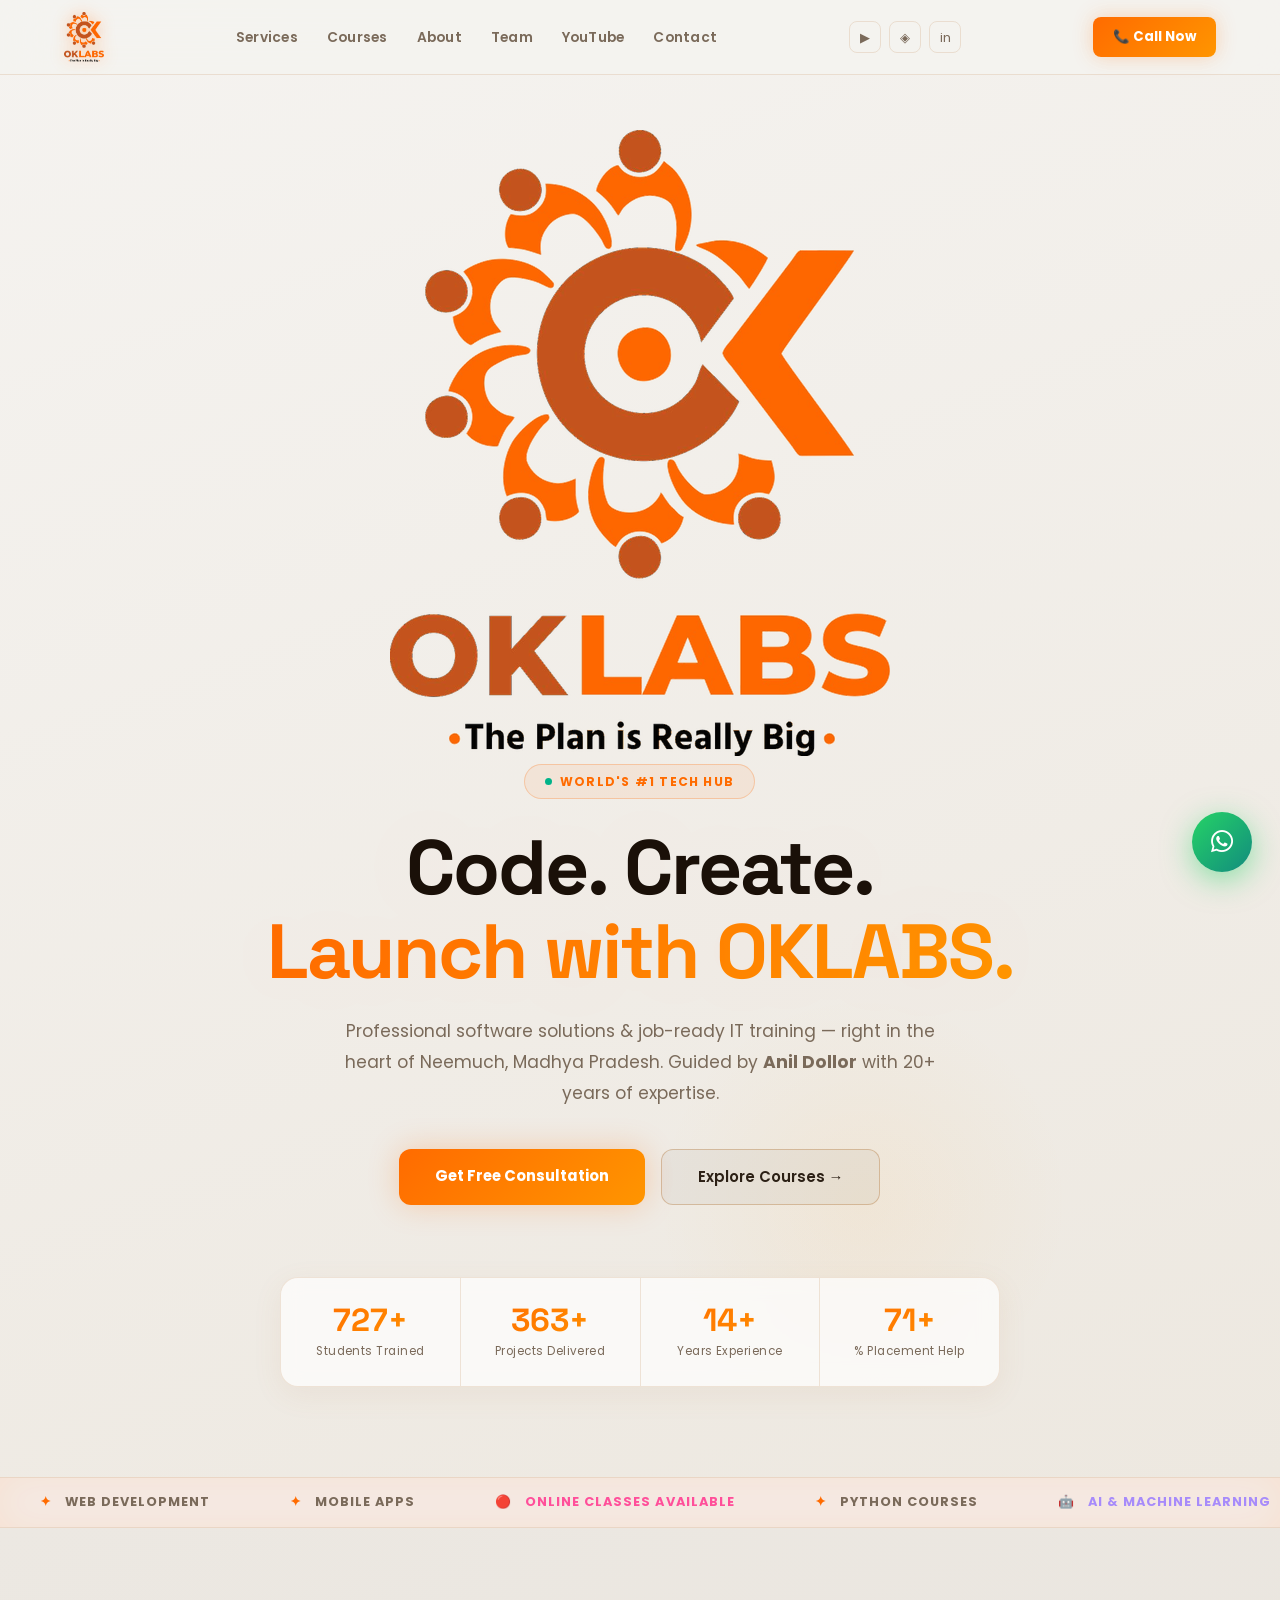
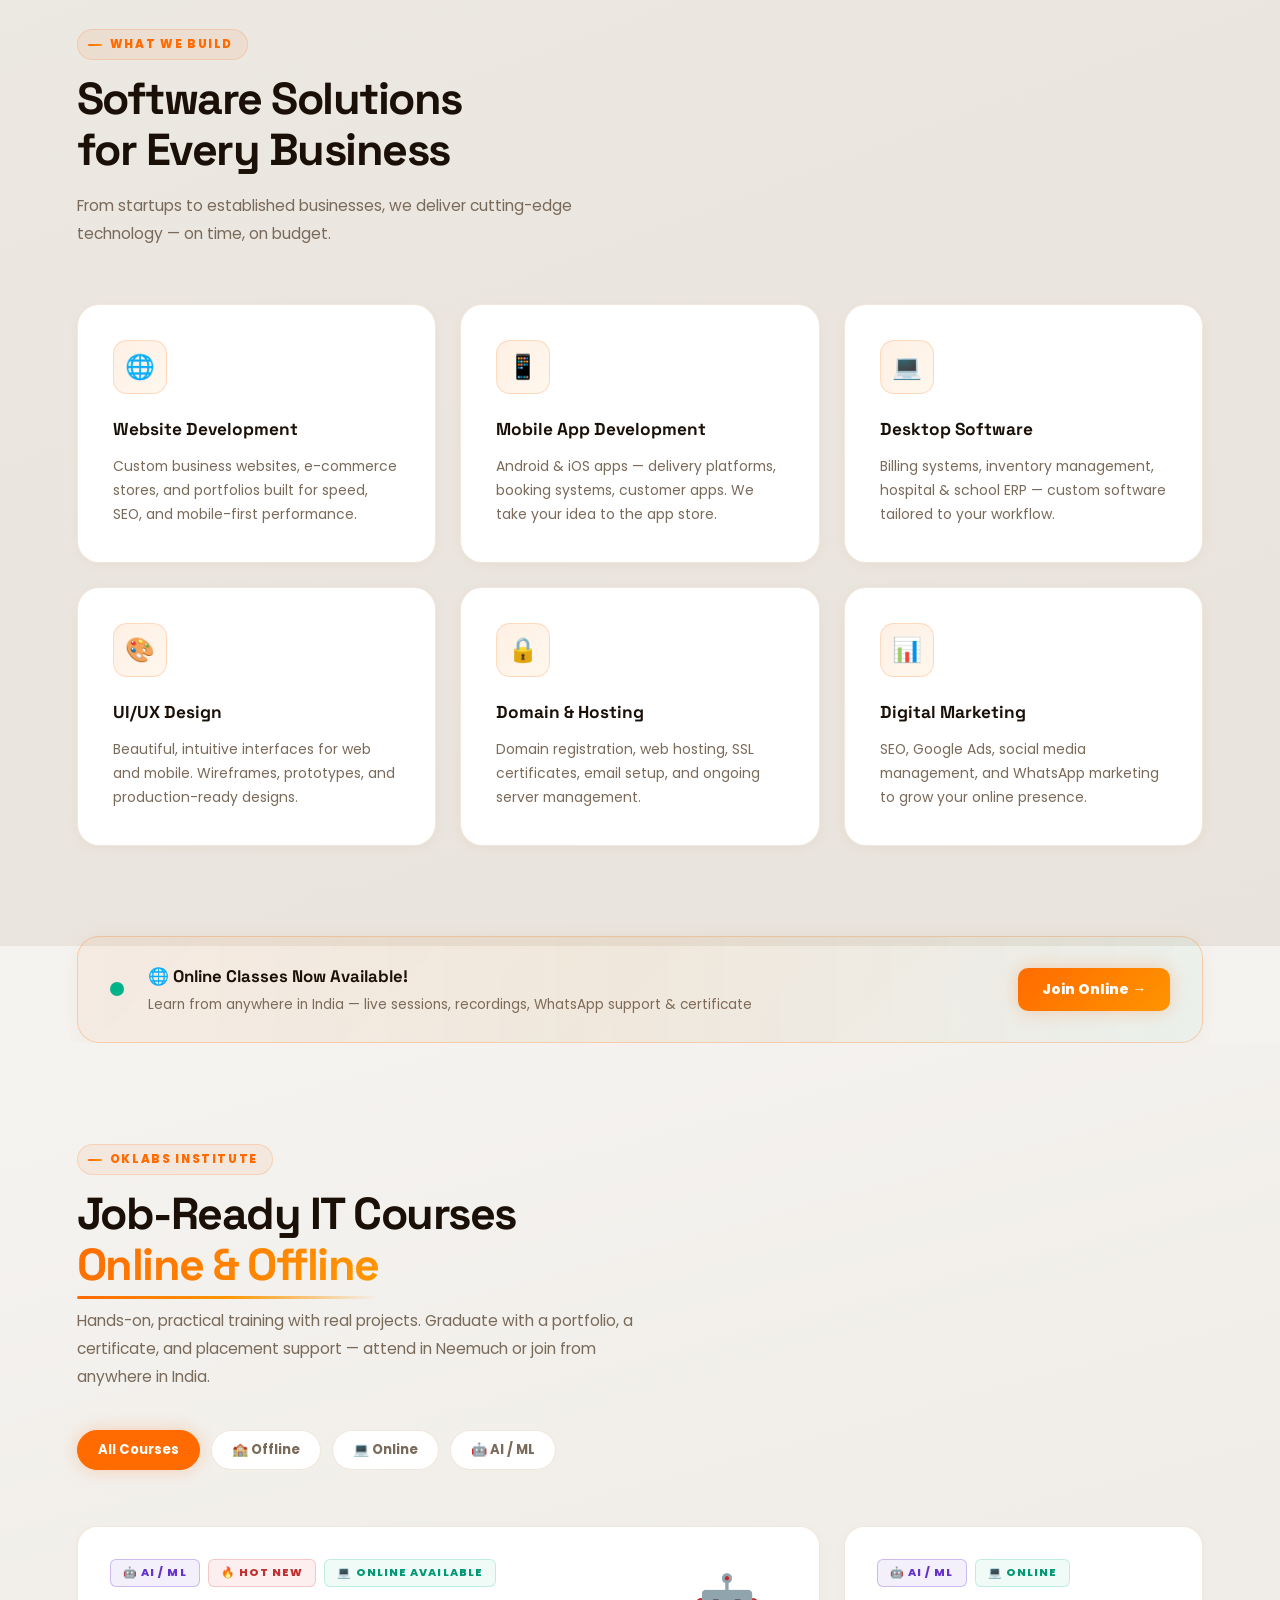
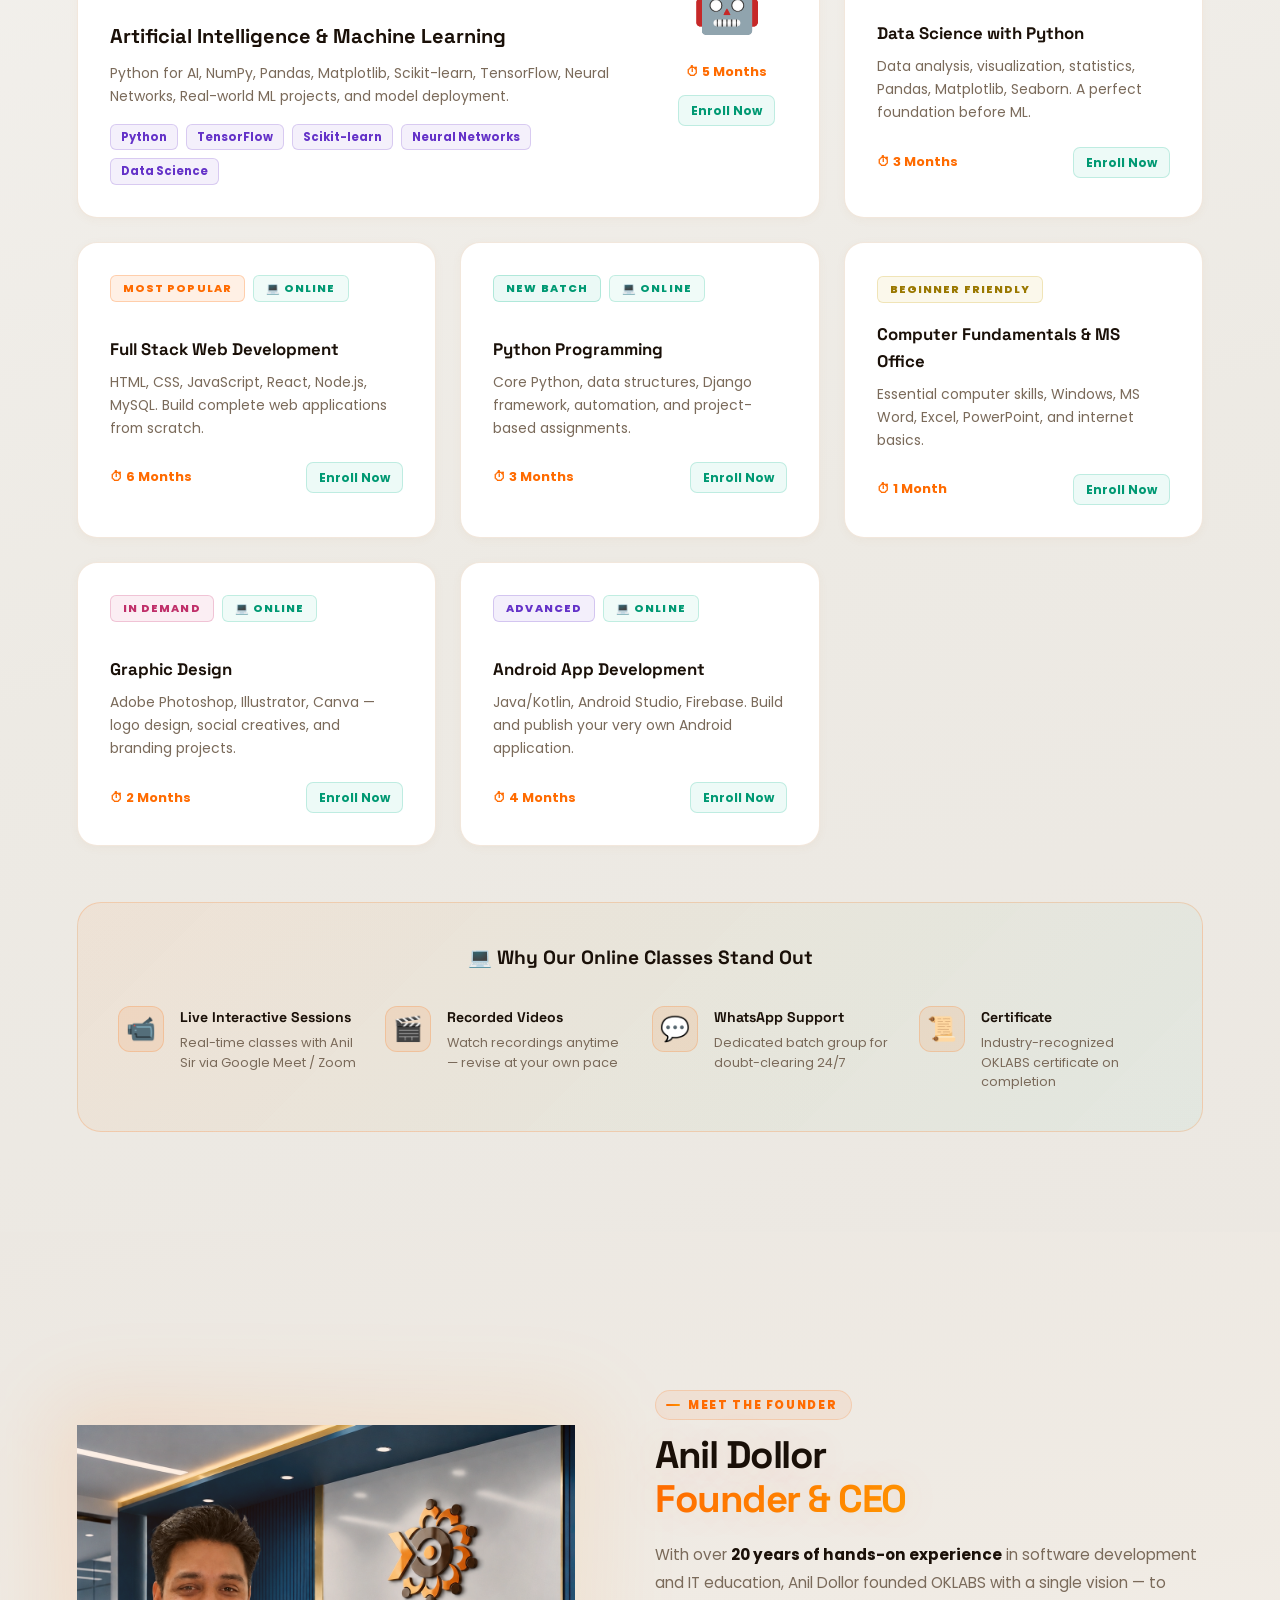
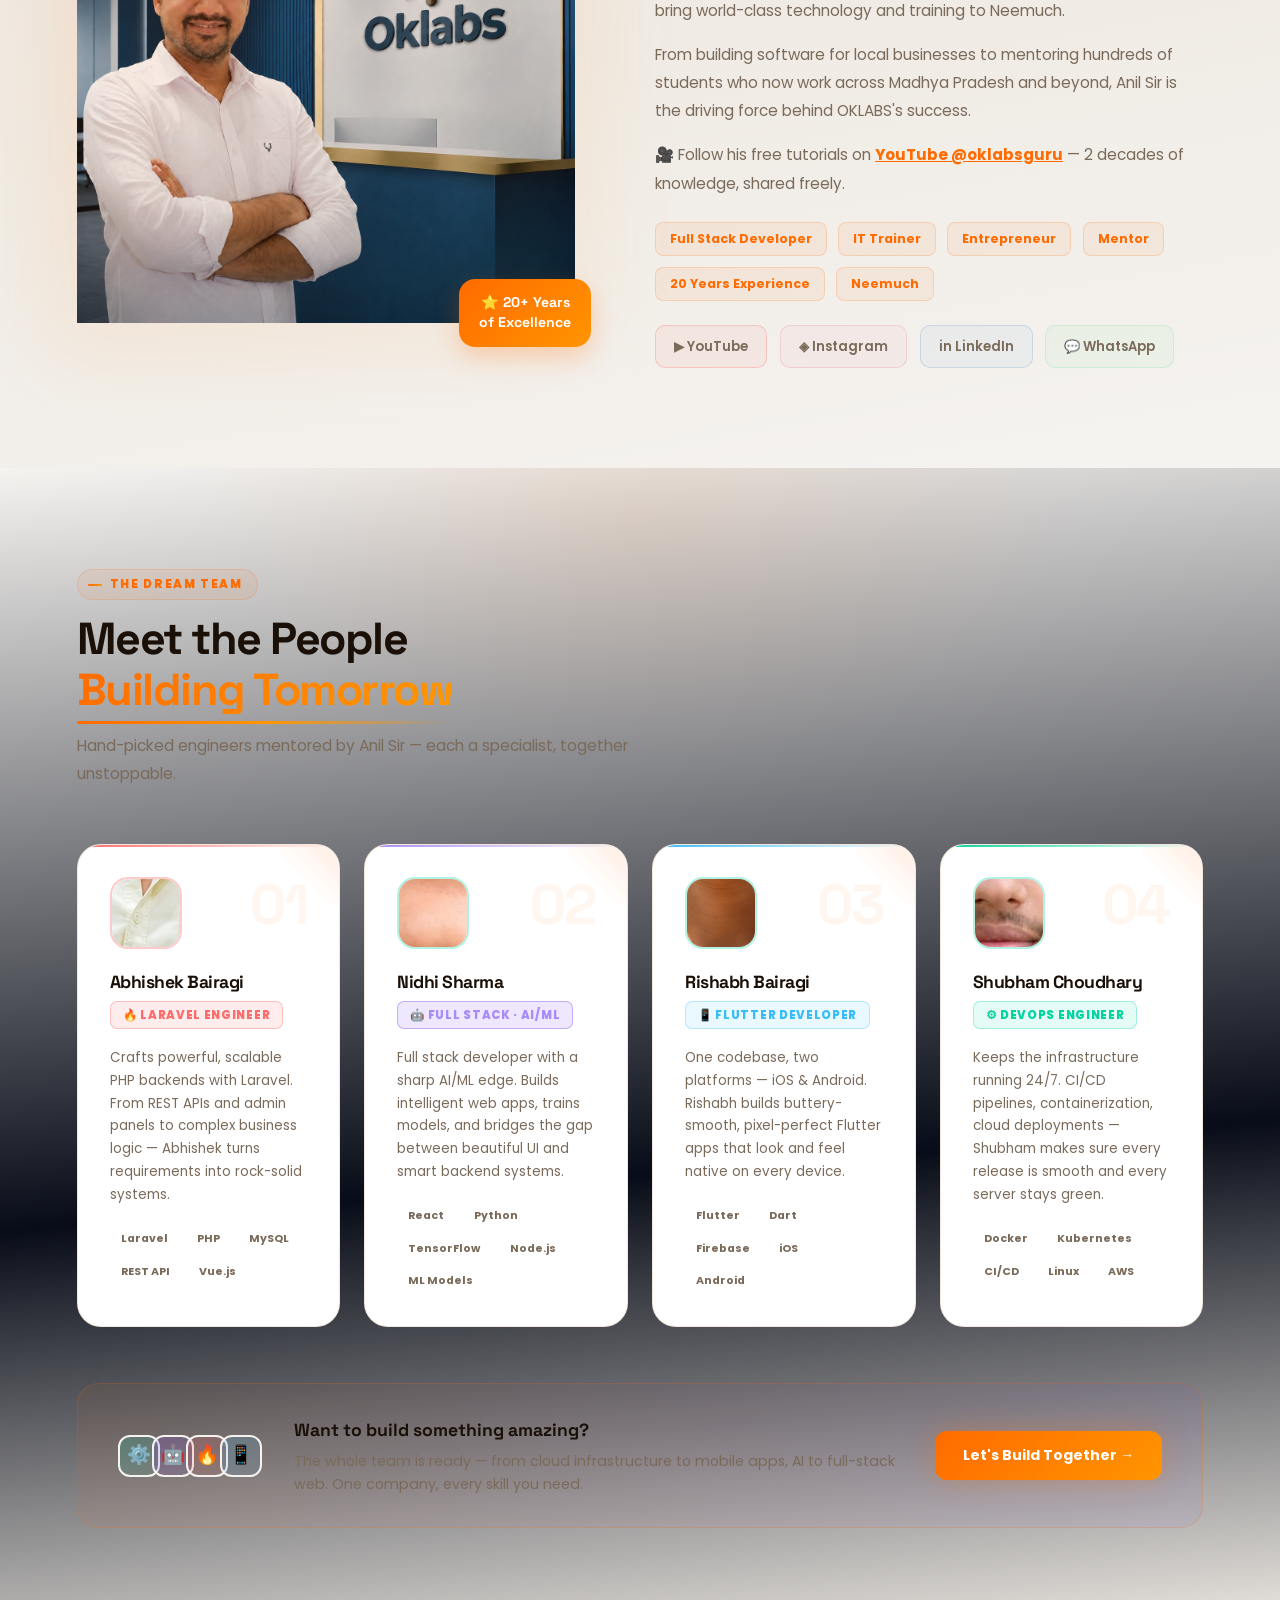
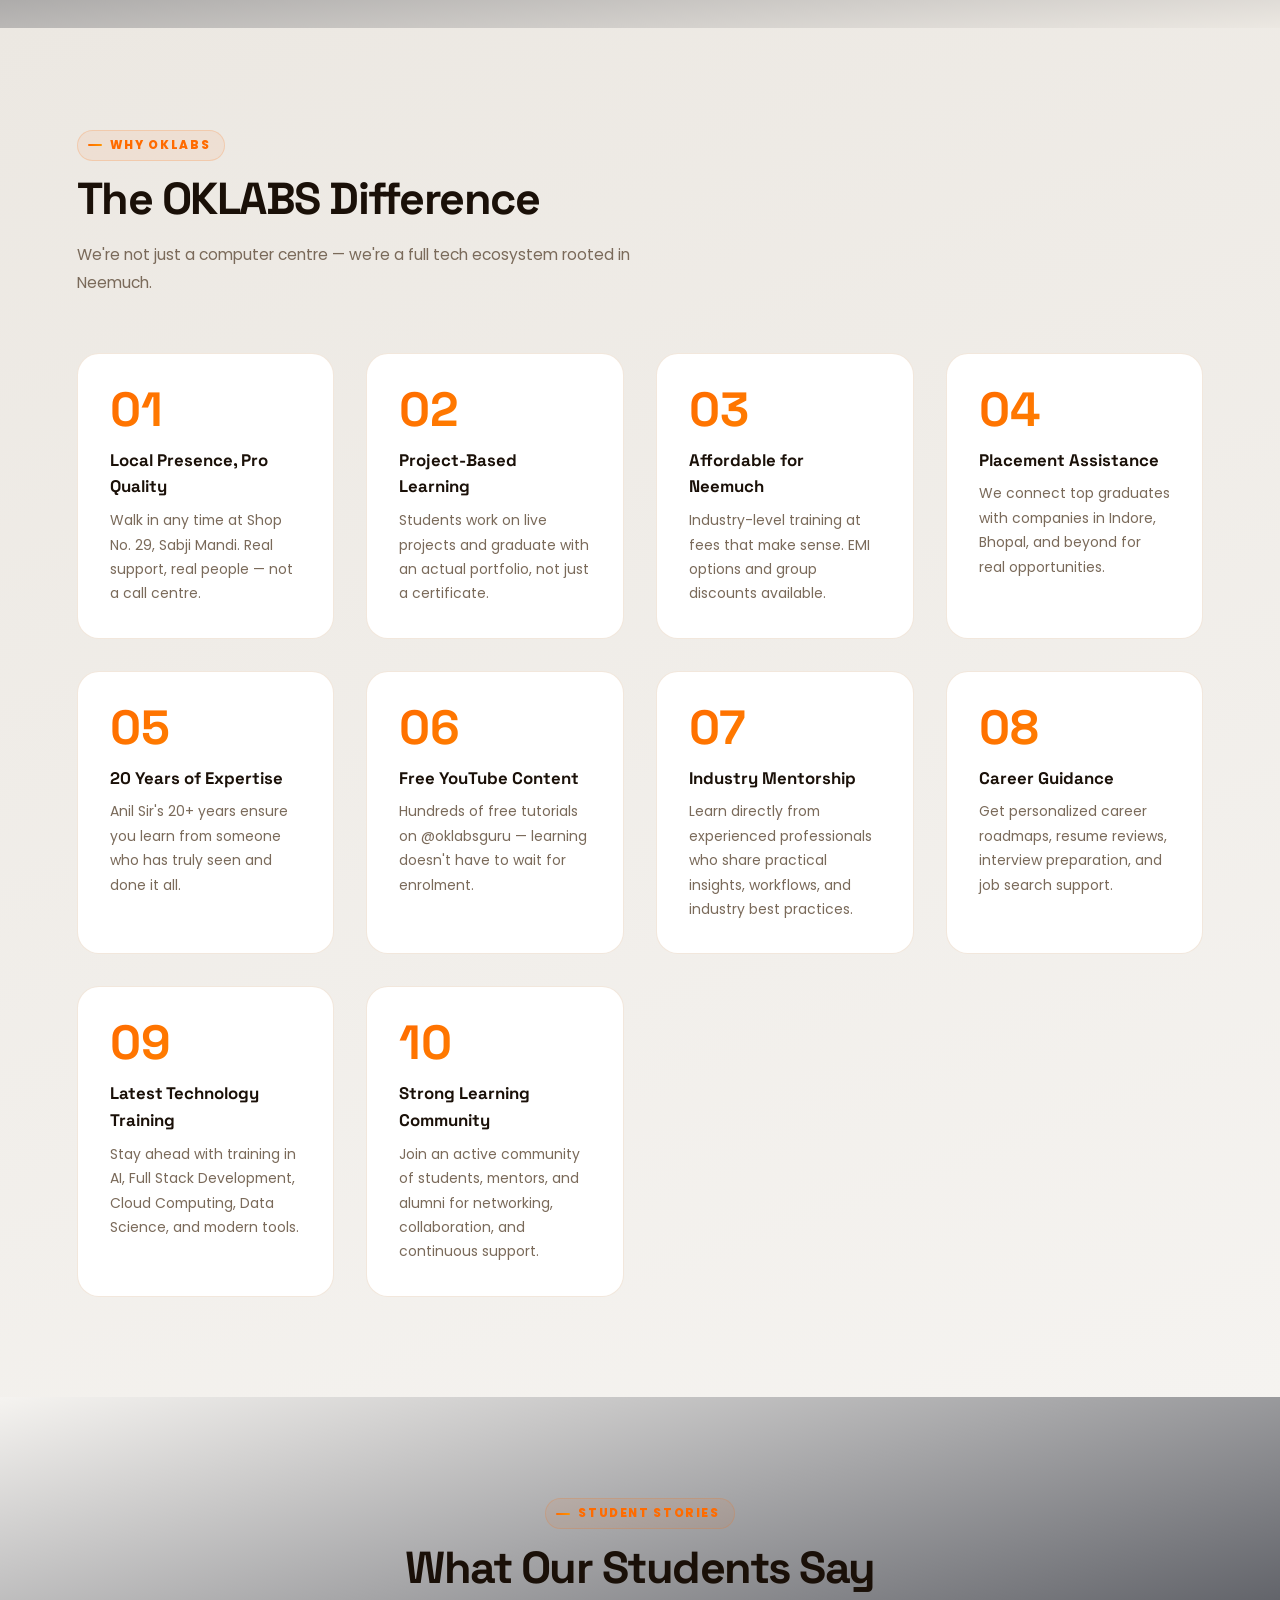
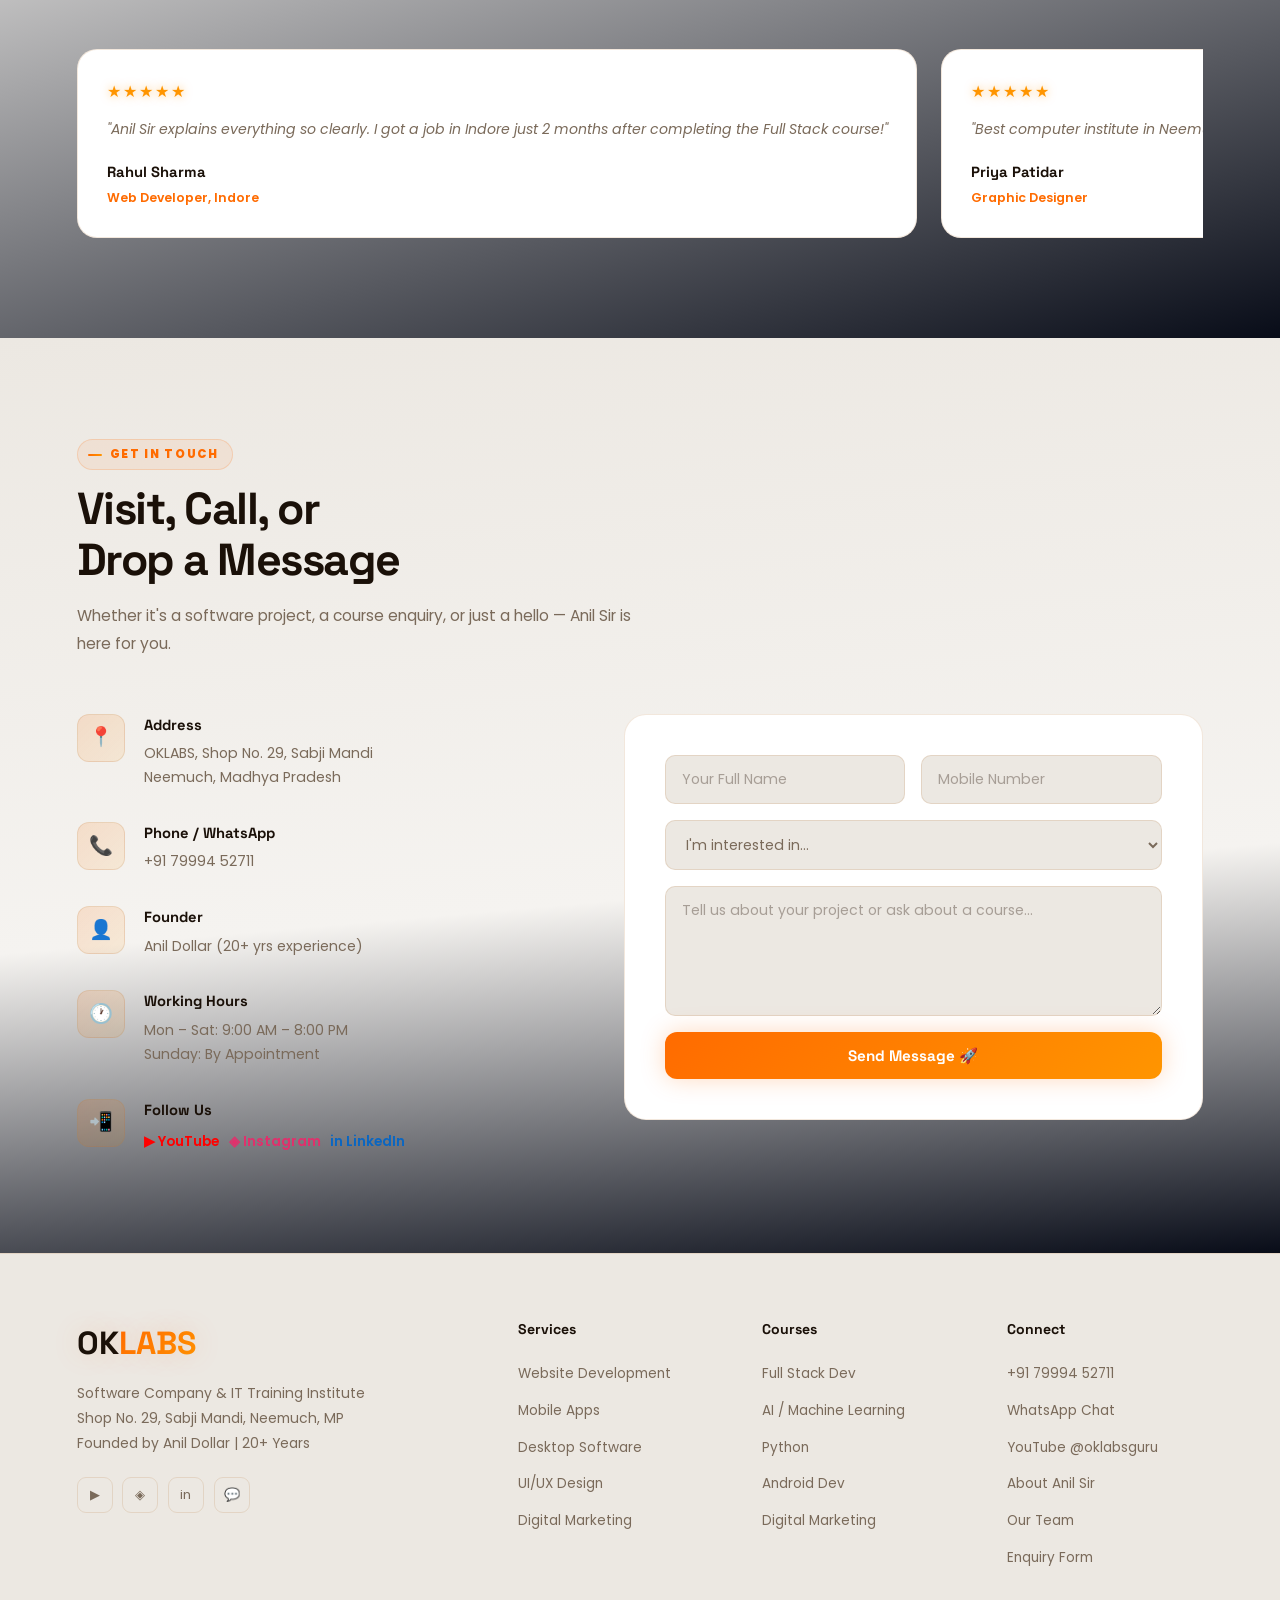
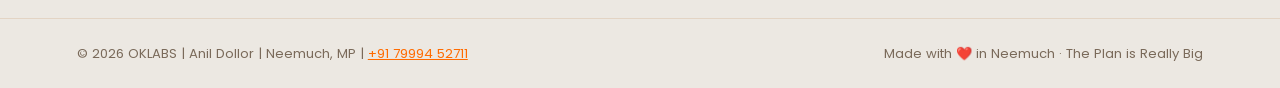
==== commit 6e47c27e: "Update fmt.Println message from 'Hello' to 'Goodbye'" ====
--- a/index.html
+++ b/index.html
@@ -7,11 +7,855 @@
 <link href="https://fonts.googleapis.com/css2?family=Poppins:wght@300;400;500;600;700;800;900&family=Space+Grotesk:wght@400;600;700;800&display=swap" rel="stylesheet"/>
 <link rel="stylesheet" href="https://cdnjs.cloudflare.com/ajax/libs/font-awesome/6.5.2/css/all.min.css">
 <style>
+  :root{
+  --bg:#05070e;--bg2:#080c17;--card:#0d1120;--card2:#101526;
+  --orange:#ff6b00;--orange2:#ff9500;--brown:#3d1c00;--brown2:#6b3300;
+  --accent:#ff6b00;--accent2:#ff9500;
+  --green:#00d4a1;--glow:rgba(255,107,0,0.35);--glow2:rgba(0,212,161,0.25);
+  --border:rgba(255,107,0,0.15);--border2:rgba(255,107,0,0.35);
+  --text:#e8ddd0;--muted:#8a7f76;--white:#ffffff;
+  --fd:'Space Grotesk',sans-serif;--fb:'Poppins',sans-serif;
+}
+*{margin:0;padding:0;box-sizing:border-box;}
+html{scroll-behavior:smooth;}
+body{background:var(--bg);color:var(--text);font-family:var(--fb);overflow-x:hidden;line-height:1.6;}
+
+/* ── CURSOR GLOW ── */
+.cursor-glow{
+  position:fixed;width:500px;height:500px;border-radius:50%;
+  background:radial-gradient(circle,rgba(255,107,0,0.05) 0%,transparent 70%);
+  pointer-events:none;z-index:0;transform:translate(-50%,-50%);
+  transition:all 0.08s ease;
+}
+
+#particles{position:fixed;top:0;left:0;width:100%;height:100%;z-index:0;pointer-events:none;}
+
+/* ── NAV ── */
+nav{
+  position:fixed;top:0;left:0;right:0;z-index:200;
+  display:flex;align-items:center;justify-content:space-between;
+  padding:12px 5vw;
+  background:rgba(5,7,14,0.75);backdrop-filter:blur(24px);-webkit-backdrop-filter:blur(24px);
+  border-bottom:1px solid var(--border);transition:all .35s;
+}
+nav.scrolled{background:rgba(5,7,14,0.97);box-shadow:0 4px 40px rgba(0,0,0,.6);}
+.nav-logo-img{height:44px;width:auto;object-fit:contain;transition:transform .3s;filter:drop-shadow(0 0 8px rgba(255,107,0,0.5));}
+.nav-logo-img:hover{transform:scale(1.05);}
+.nav-logo{text-decoration:none;display:flex;align-items:center;}
+.nav-links{display:flex;gap:1.8rem;list-style:none;}
+.nav-links a{color:var(--muted);text-decoration:none;font-size:0.86rem;font-weight:600;letter-spacing:.02em;transition:color .2s;position:relative;}
+.nav-links a::after{content:'';position:absolute;bottom:-4px;left:0;width:0;height:2px;background:linear-gradient(90deg,var(--orange),var(--orange2));border-radius:2px;transition:width .3s;}
+.nav-links a:hover{color:var(--white);}
+.nav-links a:hover::after{width:100%;}
+.nav-socials{display:flex;gap:.5rem;align-items:center;}
+.nav-social-btn{
+  width:32px;height:32px;border-radius:8px;border:1px solid var(--border);
+  display:flex;align-items:center;justify-content:center;
+  text-decoration:none;font-size:0.82rem;transition:all .2s;color:var(--muted);
+}
+.nav-social-btn:hover{border-color:var(--orange);color:var(--orange);background:rgba(255,107,0,0.1);transform:translateY(-2px);}
+.nav-social-btn.yt:hover{border-color:#ff0000;color:#ff0000;background:rgba(255,0,0,0.1);}
+.nav-social-btn.ig:hover{border-color:#e1306c;color:#e1306c;background:rgba(225,48,108,0.1);}
+.nav-social-btn.li:hover{border-color:#0a66c2;color:#0a66c2;background:rgba(10,102,194,0.1);}
+.nav-cta{background:linear-gradient(135deg,var(--orange),var(--orange2));color:#fff;padding:9px 20px;border-radius:8px;text-decoration:none;font-size:0.83rem;font-weight:700;transition:all .2s;white-space:nowrap;box-shadow:0 0 20px var(--glow);}
+.nav-cta:hover{transform:translateY(-2px);box-shadow:0 0 40px var(--glow);}
+
+/* ── HERO ── */
+.hero{
+  min-height:100vh;display:flex;align-items:center;justify-content:center;
+  text-align:center;padding:130px 6vw 90px;position:relative;z-index:1;overflow:hidden;
+}
+.hero-glow1{position:absolute;top:-80px;left:25%;width:700px;height:700px;background:radial-gradient(circle,rgba(255,107,0,0.13) 0%,rgba(255,149,0,0.05) 40%,transparent 65%);pointer-events:none;animation:breathe 6s ease-in-out infinite;}
+.hero-glow2{position:absolute;bottom:50px;right:15%;width:450px;height:450px;background:radial-gradient(circle,rgba(255,149,0,0.08) 0%,transparent 65%);pointer-events:none;animation:breathe 6s ease-in-out infinite reverse;}
+@keyframes breathe{0%,100%{transform:scale(1);opacity:.7}50%{transform:scale(1.1);opacity:1}}
+.hero-inner{position:relative;z-index:2;max-width:920px;margin:0 auto;}
+.hero-logo{margin-bottom:2rem;animation:fadeInDown .8s ease both;}
+.hero-logo img{height:160px;width:auto;filter:drop-shadow(0 0 40px rgba(255,107,0,0.5));animation:logoPulse 3s ease-in-out infinite;}
+@keyframes logoPulse{0%,100%{filter:drop-shadow(0 0 30px rgba(255,107,0,0.5)) brightness(1.1)}50%{filter:drop-shadow(0 0 70px rgba(255,107,0,0.9)) brightness(1.2)}}
+.hero-badge{
+  display:inline-flex;align-items:center;gap:8px;
+  background:rgba(255,107,0,0.08);border:1px solid rgba(255,107,0,0.3);
+  padding:7px 20px;border-radius:50px;
+  font-size:0.76rem;font-weight:700;color:var(--orange2);
+  letter-spacing:.1em;text-transform:uppercase;margin-bottom:1.6rem;
+  animation:fadeInDown .7s .1s ease both;
+}
+.live-dot{width:7px;height:7px;background:var(--green);border-radius:50%;animation:pulse 2s infinite;flex-shrink:0;}
+@keyframes pulse{0%,100%{opacity:1;box-shadow:0 0 0 0 rgba(0,212,161,.7)}50%{opacity:.6;box-shadow:0 0 0 8px rgba(0,212,161,0)}}
+h1{
+  font-family:var(--fd);font-size:clamp(2.6rem,5.5vw,5rem);
+  font-weight:800;line-height:1.06;letter-spacing:-2px;
+  color:var(--white);margin-bottom:1.4rem;
+  animation:fadeInUp .8s .15s ease both;
+  text-shadow:0 0 80px rgba(255,107,0,0.08);
+}
+.grad-text{
+  background:linear-gradient(135deg,var(--orange) 0%,var(--orange2) 50%,#ffd700 100%);
+  background-size:200%;
+  -webkit-background-clip:text;-webkit-text-fill-color:transparent;
+  animation:gradShift 4s ease infinite;
+}
+@keyframes gradShift{0%,100%{background-position:0%}50%{background-position:100%}}
+.hero-sub{font-size:1.08rem;color:var(--muted);max-width:600px;margin:0 auto 2.5rem;line-height:1.8;animation:fadeInUp .8s .25s ease both;}
+.hero-btns{display:flex;gap:1rem;justify-content:center;flex-wrap:wrap;animation:fadeInUp .8s .35s ease both;}
+.btn-primary{
+  background:linear-gradient(135deg,var(--orange),var(--orange2));color:#fff;
+  padding:15px 36px;border-radius:12px;text-decoration:none;font-size:.93rem;font-weight:700;
+  box-shadow:0 0 35px var(--glow);transition:all .25s;position:relative;overflow:hidden;
+}
+.btn-primary::before{content:'';position:absolute;top:-50%;left:-50%;width:200%;height:200%;background:linear-gradient(45deg,transparent,rgba(255,255,255,0.12),transparent);transform:rotate(45deg) translateX(-100%);transition:transform .5s;}
+.btn-primary:hover::before{transform:rotate(45deg) translateX(100%);}
+.btn-primary:hover{transform:translateY(-3px);box-shadow:0 0 60px var(--glow);}
+.btn-outline{
+  background:rgba(255,255,255,0.04);color:var(--text);
+  border:1px solid var(--border2);
+  padding:15px 36px;border-radius:12px;text-decoration:none;font-size:.93rem;font-weight:600;
+  transition:all .25s;backdrop-filter:blur(4px);
+}
+.btn-outline:hover{border-color:var(--orange);color:var(--white);background:rgba(255,107,0,0.08);transform:translateY(-3px);}
+.hero-stats{
+  display:flex;gap:0;margin-top:4.5rem;
+  border:1px solid var(--border);border-radius:18px;overflow:hidden;
+  background:rgba(255,255,255,0.02);backdrop-filter:blur(10px);
+  max-width:720px;margin-left:auto;margin-right:auto;
+  animation:fadeInUp .8s .45s ease both;
+}
+.stat{
+  flex:1;padding:1.6rem 1rem;text-align:center;
+  border-right:1px solid var(--border);transition:background .2s;
+}
+.stat:last-child{border-right:none;}
+.stat:hover{background:rgba(255,107,0,0.06);}
+.stat-num{font-family:var(--fd);font-size:2rem;font-weight:800;background:linear-gradient(135deg,var(--orange),var(--orange2));-webkit-background-clip:text;-webkit-text-fill-color:transparent;line-height:1;}
+.stat-label{font-size:0.73rem;color:var(--muted);letter-spacing:.04em;margin-top:.4rem;}
+
+/* ── TICKER ── */
+.ticker-wrap{
+  background:rgba(255,107,0,0.06);border-top:1px solid var(--border);border-bottom:1px solid var(--border);
+  padding:14px 0;overflow:hidden;position:relative;z-index:2;
+}
+.ticker-track{display:flex;gap:0;white-space:nowrap;animation:ticker 22s linear infinite;}
+.ticker-item{padding:0 2.5rem;font-size:.8rem;font-weight:700;color:var(--muted);text-transform:uppercase;letter-spacing:.08em;display:flex;align-items:center;gap:.8rem;}
+.ticker-item span{color:var(--orange);}
+@keyframes ticker{0%{transform:translateX(0)}100%{transform:translateX(-50%)}}
+
+/* ── SECTIONS SHARED ── */
+section{padding:100px 6vw;position:relative;z-index:1;}
+.section-eyebrow{
+  display:inline-flex;align-items:center;gap:8px;
+  font-size:0.73rem;font-weight:800;letter-spacing:.14em;text-transform:uppercase;
+  color:var(--orange);margin-bottom:.8rem;
+  background:rgba(255,107,0,0.08);border:1px solid rgba(255,107,0,0.2);
+  padding:5px 14px 5px 10px;border-radius:50px;
+}
+.section-eyebrow::before{content:'';width:14px;height:2px;background:linear-gradient(90deg,var(--orange),var(--orange2));border-radius:2px;}
+.section-title{font-family:var(--fd);font-size:clamp(1.9rem,3.5vw,2.9rem);font-weight:800;color:var(--white);letter-spacing:-1.5px;margin-bottom:1rem;line-height:1.15;}
+.section-title .grad-text{position:relative;}
+.section-title .grad-text::after{content:'';position:absolute;bottom:-6px;left:0;width:100%;height:3px;background:linear-gradient(90deg,var(--orange),var(--orange2),transparent);border-radius:2px;animation:underlineGrow .8s ease both;}
+@keyframes underlineGrow{from{width:0}to{width:100%}}
+.section-sub{color:var(--muted);max-width:560px;font-size:0.97rem;line-height:1.8;}
+
+/* Reveal */
+.reveal{opacity:0;transform:translateY(32px);transition:opacity .7s ease,transform .7s ease;}
+.reveal.visible{opacity:1;transform:none;}
+.reveal-left{opacity:0;transform:translateX(-36px);transition:opacity .7s ease,transform .7s ease;}
+.reveal-left.visible{opacity:1;transform:none;}
+.reveal-right{opacity:0;transform:translateX(36px);transition:opacity .7s ease,transform .7s ease;}
+.reveal-right.visible{opacity:1;transform:none;}
+.reveal-scale{opacity:0;transform:scale(.92);transition:opacity .7s ease,transform .7s ease;}
+.reveal-scale.visible{opacity:1;transform:scale(1);}
+
+/* ── SERVICES ── */
+#services{background:linear-gradient(160deg,var(--bg2) 0%,#0a0c18 100%);}
+.services-grid{display:grid;grid-template-columns:repeat(auto-fit,minmax(290px,1fr));gap:1.5rem;margin-top:3.5rem;}
+.service-card{
+  background:var(--card);border:1px solid var(--border);
+  border-radius:22px;padding:2.2rem;
+  transition:all .35s;position:relative;overflow:hidden;cursor:default;
+}
+.service-card::before{
+  content:'';position:absolute;top:0;left:0;right:0;height:3px;
+  background:linear-gradient(90deg,var(--orange),var(--orange2),#ffd700);
+  transform:scaleX(0);transform-origin:left;transition:transform .4s;
+}
+.service-card::after{
+  content:'';position:absolute;inset:0;
+  background:radial-gradient(circle at var(--mx,50%) var(--my,50%),rgba(255,107,0,.08) 0%,transparent 60%);
+  opacity:0;transition:opacity .3s;
+}
+.service-card:hover::before{transform:scaleX(1);}
+.service-card:hover::after{opacity:1;}
+.service-card:hover{transform:translateY(-7px);border-color:var(--border2);box-shadow:0 24px 70px rgba(0,0,0,.6);}
+.s-icon{
+  width:54px;height:54px;border-radius:14px;
+  background:linear-gradient(135deg,rgba(255,107,0,.15),rgba(255,149,0,.1));
+  border:1px solid rgba(255,107,0,.25);
+  display:flex;align-items:center;justify-content:center;
+  font-size:1.5rem;margin-bottom:1.4rem;transition:transform .3s;
+}
+.service-card:hover .s-icon{transform:scale(1.12) rotate(-5deg);}
+.service-card h3{font-family:var(--fd);font-size:1.08rem;font-weight:700;color:var(--white);margin-bottom:.6rem;}
+.service-card p{font-size:.87rem;color:var(--muted);line-height:1.75;}
+
+/* ── ABOUT / OWNER ── */
+#about{background:linear-gradient(170deg,var(--bg2) 0%,#08101a 50%,var(--bg) 100%);}
+.about-inner{
+  display:grid;grid-template-columns:1fr 1.1fr;gap:5rem;
+  align-items:center;margin-top:3.5rem;
+}
+.about-img-wrap{position:relative;}
+.about-img-bg{
+  position:absolute;inset:-25px;
+  background:linear-gradient(135deg,rgba(255,107,0,.18),rgba(255,149,0,.08));
+  border-radius:36px;filter:blur(40px);animation:breathe 5s ease-in-out infinite;
+}
+.about-img-frame{
+  position:relative;z-index:1;
+  border-radius:28px;overflow:hidden;
+  border:2px solid var(--border2);
+  aspect-ratio:4/5;
+  box-shadow:0 30px 80px rgba(0,0,0,.6);
+}
+.owner-avatar{width:100%;height:100%;object-fit:cover;object-position:top center;transition:transform .5s;}
+.about-img-frame:hover .owner-avatar{transform:scale(1.04);}
+.about-img-badge{
+  position:absolute;bottom:-16px;right:-16px;z-index:2;
+  background:linear-gradient(135deg,var(--orange),var(--orange2));
+  color:#fff;padding:14px 20px;border-radius:16px;
+  font-family:var(--fd);font-weight:800;font-size:.88rem;text-align:center;
+  box-shadow:0 10px 30px var(--glow);line-height:1.4;
+  animation:float 4s ease-in-out infinite;
+}
+@keyframes float{0%,100%{transform:translateY(0)}50%{transform:translateY(-10px)}}
+.exp-badge{
+  position:absolute;top:-16px;left:-16px;z-index:2;
+  background:var(--card);border:2px solid var(--border2);
+  color:var(--white);padding:12px 16px;border-radius:14px;
+  font-family:var(--fd);font-weight:700;font-size:.82rem;text-align:center;
+  box-shadow:0 8px 24px rgba(0,0,0,.5);line-height:1.4;
+}
+.exp-badge .num{font-size:1.5rem;font-weight:900;color:var(--orange);display:block;}
+.about-content h2{font-family:var(--fd);font-size:clamp(1.8rem,3vw,2.6rem);font-weight:800;color:var(--white);letter-spacing:-1.5px;margin-bottom:1.2rem;line-height:1.15;}
+.about-content p{font-size:.95rem;color:var(--muted);line-height:1.85;margin-bottom:1rem;}
+.about-tags{display:flex;flex-wrap:wrap;gap:.7rem;margin:1.5rem 0;}
+.atag{
+  padding:6px 14px;border-radius:8px;font-size:.78rem;font-weight:700;
+  background:rgba(255,107,0,.08);border:1px solid rgba(255,107,0,.2);color:var(--orange2);
+}
+.about-socials{display:flex;gap:.8rem;flex-wrap:wrap;margin-top:1.5rem;}
+.social-pill{
+  display:inline-flex;align-items:center;gap:8px;
+  padding:10px 18px;border-radius:10px;border:1px solid var(--border);
+  font-size:.82rem;font-weight:600;text-decoration:none;
+  transition:all .25s;color:var(--muted);
+}
+.social-pill:hover{transform:translateY(-3px);}
+.social-pill.yt{background:rgba(255,0,0,.06);border-color:rgba(255,0,0,.2);}
+.social-pill.yt:hover{background:rgba(255,0,0,.14);border-color:#ff0000;color:#ff0000;}
+.social-pill.ig{background:rgba(225,48,108,.06);border-color:rgba(225,48,108,.2);}
+.social-pill.ig:hover{background:rgba(225,48,108,.14);border-color:#e1306c;color:#e1306c;}
+.social-pill.li{background:rgba(10,102,194,.06);border-color:rgba(10,102,194,.2);}
+.social-pill.li:hover{background:rgba(10,102,194,.14);border-color:#0a66c2;color:#0a66c2;}
+.social-pill.wa{background:rgba(37,211,102,.06);border-color:rgba(37,211,102,.2);}
+.social-pill.wa:hover{background:rgba(37,211,102,.14);border-color:#25d366;color:#25d366;}
+
+/* ── COURSES ── */
+#institute{background:linear-gradient(165deg,var(--bg) 0%,#090c15 60%,var(--bg2) 100%);}
+.courses-grid{display:grid;grid-template-columns:repeat(auto-fit,minmax(270px,1fr));gap:1.5rem;margin-top:3.5rem;}
+.course-card{
+  background:var(--card2);border:1px solid var(--border);
+  border-radius:20px;padding:2rem;
+  transition:all .3s;position:relative;overflow:hidden;
+}
+.course-card::before{
+  content:'';position:absolute;bottom:0;left:0;right:0;height:3px;
+  background:linear-gradient(90deg,var(--orange),var(--orange2));
+  transform:scaleX(0);transform-origin:left;transition:transform .4s;
+}
+.course-card:hover::before{transform:scaleX(1);}
+.course-card:hover{transform:translateY(-6px);box-shadow:0 24px 70px rgba(0,0,0,.5);border-color:var(--border2);}
+.course-tag{display:inline-block;font-size:.68rem;font-weight:800;letter-spacing:.1em;text-transform:uppercase;padding:4px 12px;border-radius:6px;margin-bottom:1.1rem;}
+.tag-pop{background:rgba(255,107,0,.12);border:1px solid rgba(255,107,0,.3);color:var(--orange2);}
+.tag-new{background:rgba(0,212,161,.1);border:1px solid rgba(0,212,161,.3);color:var(--green);}
+.tag-beg{background:rgba(255,210,0,.08);border:1px solid rgba(255,210,0,.25);color:#ffd200;}
+.tag-dem{background:rgba(255,79,154,.1);border:1px solid rgba(255,79,154,.3);color:#ff4f9a;}
+.tag-adv{background:rgba(124,58,237,.12);border:1px solid rgba(124,58,237,.3);color:#a78bfa;}
+.tag-trn{background:rgba(0,212,161,.1);border:1px solid rgba(0,212,161,.3);color:var(--green);}
+.tag-ai{background:rgba(124,58,237,.12);border:1px solid rgba(124,58,237,.35);color:#a78bfa;}
+.tag-hot{background:rgba(255,79,79,.1);border:1px solid rgba(255,79,79,.3);color:#ff6b6b;}
+.tag-online{background:rgba(0,212,161,.08);border:1px solid rgba(0,212,161,.25);color:var(--green);}
+.course-card h3{font-family:var(--fd);font-size:1.05rem;font-weight:700;color:var(--white);margin-bottom:.5rem;}
+.course-card p{font-size:.87rem;color:var(--muted);line-height:1.65;}
+.course-foot{display:flex;align-items:center;justify-content:space-between;margin-top:1.4rem;}
+.course-dur{font-size:.8rem;color:var(--orange);font-weight:700;display:flex;align-items:center;gap:5px;}
+.course-enroll{
+  font-size:.75rem;font-weight:700;color:var(--green);
+  background:rgba(0,212,161,.08);border:1px solid rgba(0,212,161,.2);
+  padding:5px 12px;border-radius:7px;cursor:pointer;
+  transition:all .2s;text-decoration:none;
+}
+.course-enroll:hover{background:rgba(0,212,161,.18);transform:scale(1.05);}
+.skill-chip{
+  background:rgba(124,58,237,.12);border:1px solid rgba(124,58,237,.25);
+  color:#a78bfa;padding:3px 10px;border-radius:6px;font-size:.72rem;font-weight:700;
+}
+#coursesGrid .course-card.hidden{display:none;}
+
+/* ── COURSE TABS ── */
+.course-tabs{display:flex;gap:.7rem;flex-wrap:wrap;margin-top:2.5rem;margin-bottom:.5rem;}
+.ctab{
+  padding:9px 20px;border-radius:50px;font-size:.82rem;font-weight:700;
+  border:1px solid var(--border);background:transparent;color:var(--muted);
+  cursor:pointer;transition:all .2s;font-family:var(--fb);
+}
+.ctab:hover{border-color:var(--border2);color:var(--white);}
+.ctab.active{background:var(--orange);border-color:var(--orange);color:#fff;box-shadow:0 0 20px var(--glow);}
+
+/* ── ONLINE BANNER ── */
+.online-banner-wrap{padding:0 6vw;position:relative;z-index:1;margin-top:-10px;}
+.online-banner{
+  background:linear-gradient(135deg,rgba(255,107,0,.08),rgba(0,212,161,.06));
+  border:1px solid rgba(255,107,0,.3);border-radius:22px;
+  padding:1.6rem 2rem;display:flex;align-items:center;gap:1.5rem;flex-wrap:wrap;
+  position:relative;overflow:hidden;
+}
+.online-banner::before{
+  content:'';position:absolute;inset:0;
+  background:linear-gradient(90deg,transparent,rgba(255,107,0,.05),transparent);
+  animation:shimmer 3s ease-in-out infinite;
+}
+@keyframes shimmer{0%{transform:translateX(-100%)}100%{transform:translateX(100%)}}
+.ob-pulse{
+  width:14px;height:14px;border-radius:50%;background:var(--green);flex-shrink:0;
+  box-shadow:0 0 0 0 rgba(0,212,161,.6);animation:obPulse 1.5s infinite;
+}
+@keyframes obPulse{0%{box-shadow:0 0 0 0 rgba(0,212,161,.6)}70%{box-shadow:0 0 0 10px rgba(0,212,161,0)}100%{box-shadow:0 0 0 0 rgba(0,212,161,0)}}
+.ob-content{flex:1;}
+.ob-title{font-family:var(--fd);font-size:1.05rem;font-weight:800;color:var(--white);margin-bottom:.3rem;}
+.ob-sub{font-size:.85rem;color:var(--muted);}
+.ob-cta{
+  background:linear-gradient(135deg,var(--orange),var(--orange2));color:#fff;
+  padding:10px 24px;border-radius:10px;
+  text-decoration:none;font-weight:800;font-size:.88rem;white-space:nowrap;
+  transition:all .2s;flex-shrink:0;box-shadow:0 0 20px var(--glow);
+}
+.ob-cta:hover{transform:scale(1.05);box-shadow:0 0 35px var(--glow);}
+
+/* ── VIDEO ── */
+#video{background:linear-gradient(160deg,var(--bg) 0%,#090d18 50%,var(--bg2) 100%);}
+.video-wrap{
+  margin-top:3.5rem;border-radius:24px;overflow:hidden;
+  border:1px solid var(--border2);box-shadow:0 30px 100px rgba(0,0,0,.6);
+  position:relative;
+}
+.video-wrap::before{
+  content:'';position:absolute;inset:-2px;
+  background:linear-gradient(135deg,var(--orange),var(--orange2),#ffd700);
+  border-radius:26px;z-index:-1;animation:borderGlow 3s ease infinite;
+}
+@keyframes borderGlow{0%,100%{opacity:.4}50%{opacity:1}}
+.video-wrap iframe{width:100%;aspect-ratio:16/9;display:block;border:none;}
+
+/* ── WHY US ── */
+#why{background:linear-gradient(160deg,var(--bg2) 0%,var(--bg) 100%);}
+.why-grid{display:grid;grid-template-columns:repeat(auto-fit,minmax(240px,1fr));gap:2rem;margin-top:3.5rem;}
+.why-item{
+  padding:2rem;background:var(--card);border:1px solid var(--border);border-radius:22px;
+  transition:all .3s;position:relative;overflow:hidden;
+}
+.why-item::before{
+  content:'';position:absolute;top:0;left:0;right:0;height:2px;
+  background:linear-gradient(90deg,var(--orange),var(--orange2));
+  transform:scaleX(0);transition:transform .4s;
+}
+.why-item:hover::before{transform:scaleX(1);}
+.why-item:hover{border-color:var(--border2);transform:translateY(-6px);box-shadow:0 20px 60px rgba(0,0,0,.5);}
+.why-num{font-family:var(--fd);font-size:3rem;font-weight:900;line-height:1;margin-bottom:.8rem;background:linear-gradient(135deg,var(--orange),var(--orange2));-webkit-background-clip:text;-webkit-text-fill-color:transparent;}
+.why-item h4{font-family:var(--fd);font-size:1.05rem;font-weight:700;color:var(--white);margin-bottom:.5rem;}
+.why-item p{font-size:.87rem;color:var(--muted);line-height:1.75;}
+
+/* ── TESTIMONIALS ── */
+#testimonials{background:linear-gradient(165deg,var(--bg) 0%,#080c18 100%);overflow:hidden;}
+.testi-track-wrap{overflow:hidden;margin-top:3.5rem;}
+.testi-track{display:flex;gap:1.5rem;animation:scrollLeft 30s linear infinite;}
+.testi-track:hover{animation-play-state:paused;}
+@keyframes scrollLeft{0%{transform:translateX(0)}100%{transform:translateX(-50%)}}
+.testi-card{
+  background:var(--card);border:1px solid var(--border);border-radius:20px;
+  padding:1.8rem;min-width:320px;flex-shrink:0;
+  transition:border-color .3s;
+}
+.testi-card:hover{border-color:var(--border2);}
+.testi-stars{color:var(--orange2);font-size:1rem;letter-spacing:2px;margin-bottom:.8rem;}
+.testi-text{font-size:.88rem;color:var(--muted);line-height:1.75;font-style:italic;margin-bottom:1.2rem;}
+.testi-name{font-family:var(--fd);font-size:.92rem;font-weight:700;color:var(--white);}
+.testi-role{font-size:.78rem;color:var(--orange);font-weight:600;margin-top:.2rem;}
+
+/* ── CONTACT ── */
+#contact{background:linear-gradient(175deg,var(--bg2) 0%,var(--bg) 60%,#080c18 100%);}
+.contact-grid{display:grid;grid-template-columns:1fr 1.2fr;gap:4rem;margin-top:3.5rem;align-items:start;}
+.contact-info{display:flex;flex-direction:column;gap:2rem;}
+.contact-row{display:flex;gap:1.2rem;align-items:flex-start;}
+.c-ico{
+  width:48px;height:48px;border-radius:12px;flex-shrink:0;
+  background:linear-gradient(135deg,rgba(255,107,0,.15),rgba(255,149,0,.1));
+  border:1px solid var(--border);display:flex;align-items:center;justify-content:center;font-size:1.2rem;
+}
+.contact-row h4{font-family:var(--fd);font-size:.92rem;font-weight:700;color:var(--white);margin-bottom:.3rem;}
+.contact-row p,.contact-row a{font-size:.88rem;color:var(--muted);line-height:1.7;text-decoration:none;}
+.contact-row a:hover{color:var(--orange);}
+.contact-form{
+  background:var(--card);border:1px solid var(--border);border-radius:22px;padding:2.5rem;
+  display:flex;flex-direction:column;gap:1rem;
+}
+.contact-form input,.contact-form select,.contact-form textarea{
+  background:var(--bg2);border:1px solid var(--border);border-radius:10px;
+  padding:13px 16px;color:var(--text);font-family:var(--fb);font-size:.88rem;
+  transition:border-color .2s,box-shadow .2s;outline:none;width:100%;
+}
+.contact-form input:focus,.contact-form select:focus,.contact-form textarea:focus{
+  border-color:var(--orange);box-shadow:0 0 0 3px rgba(255,107,0,.15);
+}
+.contact-form textarea{height:130px;resize:vertical;}
+.contact-form select{color:var(--muted);}
+.form-row{display:grid;grid-template-columns:1fr 1fr;gap:1rem;}
+.form-submit{
+  background:linear-gradient(135deg,var(--orange),var(--orange2));color:#fff;
+  border:none;padding:14px;border-radius:12px;font-family:var(--fd);font-size:.95rem;font-weight:700;
+  cursor:pointer;transition:all .25s;box-shadow:0 0 25px var(--glow);
+  position:relative;overflow:hidden;
+}
+.form-submit::before{content:'';position:absolute;top:-50%;left:-50%;width:200%;height:200%;background:linear-gradient(45deg,transparent,rgba(255,255,255,0.1),transparent);transform:rotate(45deg) translateX(-100%);transition:transform .5s;}
+.form-submit:hover::before{transform:rotate(45deg) translateX(100%);}
+.form-submit:hover{transform:translateY(-2px);box-shadow:0 0 45px var(--glow);}
+
+/* ── ONLINE FEATURES ── */
+.online-features{
+  margin-top:3.5rem;padding:2.5rem;
+  background:linear-gradient(135deg,rgba(255,107,0,.06),rgba(0,212,161,.04));
+  border:1px solid rgba(255,107,0,.2);border-radius:24px;
+}
+.of-title{font-family:var(--fd);font-size:1.2rem;font-weight:800;color:var(--white);margin-bottom:2rem;text-align:center;}
+.of-grid{display:grid;grid-template-columns:repeat(auto-fit,minmax(200px,1fr));gap:1.5rem;}
+.of-item{display:flex;gap:1rem;align-items:flex-start;}
+.of-ico{font-size:1.5rem;width:46px;height:46px;border-radius:12px;flex-shrink:0;background:rgba(255,107,0,.1);border:1px solid rgba(255,107,0,.2);display:flex;align-items:center;justify-content:center;}
+.of-item strong{display:block;color:var(--white);font-size:.88rem;font-family:var(--fd);margin-bottom:.3rem;}
+.of-item p{font-size:.8rem;color:var(--muted);line-height:1.5;}
+
+/* ── FOOTER ── */
+footer{background:var(--bg2);border-top:1px solid var(--border);}
+.footer-top{
+  display:grid;grid-template-columns:2fr 1fr 1fr 1fr;gap:3rem;
+  padding:4rem 6vw 3rem;
+}
+.logo{font-family:var(--fd);font-size:2rem;font-weight:900;color:var(--white);}
+.logo span{background:linear-gradient(135deg,var(--orange),var(--orange2));-webkit-background-clip:text;-webkit-text-fill-color:transparent;}
+.footer-brand p{font-size:.87rem;color:var(--muted);line-height:1.8;margin-top:.7rem;}
+.footer-social-row{display:flex;gap:.6rem;margin-top:1.3rem;}
+.fsoc{width:36px;height:36px;border-radius:9px;border:1px solid var(--border);display:flex;align-items:center;justify-content:center;text-decoration:none;font-size:.82rem;color:var(--muted);transition:all .2s;}
+.fsoc.yt:hover{border-color:#ff0000;color:#ff0000;background:rgba(255,0,0,.1);transform:translateY(-2px);}
+.fsoc.ig:hover{border-color:#e1306c;color:#e1306c;background:rgba(225,48,108,.1);transform:translateY(-2px);}
+.fsoc.li:hover{border-color:#0a66c2;color:#0a66c2;background:rgba(10,102,194,.1);transform:translateY(-2px);}
+.fsoc.wa:hover{border-color:#25d366;color:#25d366;background:rgba(37,211,102,.1);transform:translateY(-2px);}
+.footer-col h5{font-family:var(--fd);font-size:.88rem;font-weight:700;color:var(--white);margin-bottom:1.2rem;}
+.footer-col ul{list-style:none;display:flex;flex-direction:column;gap:.7rem;}
+.footer-col a{font-size:.85rem;color:var(--muted);text-decoration:none;transition:color .2s;}
+.footer-col a:hover{color:var(--orange);}
+.footer-bottom{
+  display:flex;align-items:center;justify-content:space-between;
+  padding:1.5rem 6vw;border-top:1px solid var(--border);
+  font-size:.82rem;color:var(--muted);
+}
+
+/* ── WHATSAPP FLOAT ── */
+.whatsapp-float{
+  position:fixed;bottom:28px;right:28px;z-index:300;
+  background:linear-gradient(135deg,#25d366,#128c7e);color:#fff;
+  width:60px;height:60px;border-radius:50%;
+  display:flex;align-items:center;justify-content:center;font-size:1.6rem;
+  text-decoration:none;box-shadow:0 8px 30px rgba(37,211,102,.5);
+  animation:waBounce 2.5s ease-in-out infinite;
+}
+@keyframes waBounce{0%,100%{transform:scale(1)}50%{transform:scale(1.08)}}
+.whatsapp-float:hover{transform:scale(1.15)!important;box-shadow:0 12px 45px rgba(37,211,102,.7);}
+
+/* ── SCROLL TO TOP ── */
+.scroll-top{
+  position:fixed;bottom:28px;left:28px;z-index:300;
+  background:var(--card);border:1px solid var(--border);color:var(--orange);
+  width:48px;height:48px;border-radius:50%;
+  display:flex;align-items:center;justify-content:center;font-size:1.2rem;
+  cursor:pointer;transition:all .25s;opacity:0;pointer-events:none;
+  box-shadow:0 4px 20px rgba(0,0,0,.4);
+}
+.scroll-top.visible{opacity:1;pointer-events:auto;}
+.scroll-top:hover{background:var(--orange);color:#fff;transform:translateY(-3px);}
+
+/* ── HAMBURGER / MOBILE ── */
+.hamburger{display:none;flex-direction:column;gap:5px;cursor:pointer;z-index:10;padding:4px;}
+.hamburger span{width:24px;height:2px;background:var(--text);border-radius:2px;transition:all .3s;}
+.mobile-menu{
+  display:none;position:fixed;top:0;left:0;right:0;bottom:0;z-index:150;
+  background:rgba(5,7,14,.97);backdrop-filter:blur(20px);
+  flex-direction:column;align-items:center;justify-content:center;gap:2rem;
+}
+.mobile-menu.open{display:flex;}
+.mobile-menu a{color:var(--text);text-decoration:none;font-family:var(--fd);font-size:1.4rem;font-weight:700;transition:color .2s;}
+.mobile-menu a:hover{color:var(--orange);}
+.mobile-close{position:absolute;top:24px;right:6vw;font-size:1.8rem;cursor:pointer;color:var(--muted);}
+.mobile-logo{margin-bottom:1.5rem;}
+.mobile-logo img{height:70px;}
+
+/* ── RESPONSIVE ── */
+@media(max-width:1024px){
+  .footer-top{grid-template-columns:1fr 1fr;}
+}
+@media(max-width:900px){
+  .about-inner{grid-template-columns:1fr;gap:3rem;}
+  .about-img-wrap{max-width:340px;margin:0 auto;}
+  .contact-grid{grid-template-columns:1fr;}
+}
+@media(max-width:700px){
+  .nav-links,.nav-socials,.nav-cta{display:none;}
+  .hamburger{display:flex;}
+  .hero-stats{flex-direction:column;max-width:300px;border-radius:16px;margin-top:3rem;}
+  .stat{border-right:none;border-bottom:1px solid var(--border);}
+  .stat:last-child{border-bottom:none;}
+  .form-row{grid-template-columns:1fr;}
+  .footer-top{grid-template-columns:1fr;}
+  .footer-bottom{flex-direction:column;gap:.5rem;text-align:center;}
+}
+
+/* ── KEYFRAMES ── */
+@keyframes fadeInDown{from{opacity:0;transform:translateY(-20px)}to{opacity:1;transform:none}}
+@keyframes fadeInUp{from{opacity:0;transform:translateY(30px)}to{opacity:1;transform:none}}
+
+
+/* ── LOGO RING GLOW ── */
+.hero-logo::before{
+  content:'';position:absolute;top:50%;left:50%;
+  width:200px;height:200px;
+  transform:translate(-50%,-50%);
+  border-radius:50%;
+  background:radial-gradient(circle,rgba(255,107,0,0.18) 0%,transparent 70%);
+  animation:ringPulse 3s ease-in-out infinite;
+  pointer-events:none;z-index:-1;
+}
+@keyframes ringPulse{0%,100%{transform:translate(-50%,-50%) scale(1);opacity:.6}50%{transform:translate(-50%,-50%) scale(1.3);opacity:1}}
+
+/* ── SECTION DIVIDER GLOW ── */
+.ticker-wrap{box-shadow:0 0 40px rgba(255,107,0,0.08) inset;}
+
+/* ── CARD GLOW ON HOVER ── */
+.service-card:hover{box-shadow:0 24px 70px rgba(255,107,0,0.15),0 0 0 1px rgba(255,107,0,0.2);}
+.why-item:hover{box-shadow:0 20px 60px rgba(255,107,0,0.12),0 0 0 1px rgba(255,107,0,0.15);}
+.course-card:hover{box-shadow:0 24px 70px rgba(255,107,0,0.12),0 0 0 1px rgba(255,107,0,0.15);}
+
+/* ── HERO BADGE ANIMATION ── */
+.hero-badge{animation:fadeInDown .7s .1s ease both,badgeGlow 3s ease-in-out 1s infinite;}
+@keyframes badgeGlow{0%,100%{box-shadow:0 0 0 0 rgba(255,107,0,0)}50%{box-shadow:0 0 20px rgba(255,107,0,0.3)}}
+
+/* ── STAT NUMBERS GRADIENT ── */
+.stat:hover .stat-num{transform:scale(1.1);display:inline-block;}
+.stat-num{transition:transform .3s;}
+
+/* ── SECTION TITLE UNDERLINE ── */
+.section-title{position:relative;}
+
+/* ── ABOUT SECTION ENHANCEMENT ── */
+.about-content h2{text-shadow:0 0 40px rgba(255,107,0,0.15);}
+
+/* ── FOOTER LOGO GLOW ── */
+.logo{text-shadow:0 0 30px rgba(255,107,0,0.2);}
+
+/* ── TESTIMONIAL STARS GLOW ── */
+.testi-stars{text-shadow:0 0 10px rgba(255,149,0,0.5);}
+
+/* ── INPUT PLACEHOLDER COLOR ── */
+.contact-form input::placeholder,.contact-form textarea::placeholder{color:rgba(138,127,118,0.7);}
+
+/* ── MOBILE LOGO GLOW ── */
+.mobile-logo img{filter:drop-shadow(0 0 15px rgba(255,107,0,0.6));}
+
+
+/* ══════════════════════════════════════════
+   TEAM SECTION — Premium Dark Cards
+══════════════════════════════════════════ */
+#team {
+  background: linear-gradient(175deg, var(--bg) 0%, #080c18 60%, var(--bg2) 100%);
+  position: relative; overflow: hidden;
+}
+#team::before {
+  content: '';
+  position: absolute; top: -200px; left: 50%;
+  transform: translateX(-50%);
+  width: 900px; height: 500px;
+  background: radial-gradient(ellipse, rgba(255,107,0,0.07) 0%, transparent 70%);
+  pointer-events: none;
+}
+
+.team-intro {
+  max-width: 600px;
+}
+
+.team-grid {
+  display: grid;
+  grid-template-columns: repeat(4, 1fr);
+  gap: 1.5rem;
+  margin-top: 3.5rem;
+}
+
+/* ── Team Card ── */
+.team-card {
+  position: relative;
+  background: var(--card);
+  border: 1px solid var(--border);
+  border-radius: 24px;
+  padding: 0;
+  overflow: hidden;
+  transition: transform .4s cubic-bezier(.175,.885,.32,1.275),
+              box-shadow .4s ease,
+              border-color .4s ease;
+  cursor: default;
+}
+.team-card:hover {
+  transform: translateY(-12px) scale(1.02);
+  border-color: rgba(255,107,0,0.5);
+  box-shadow:
+    0 30px 80px rgba(0,0,0,.7),
+    0 0 0 1px rgba(255,107,0,0.2),
+    0 0 60px rgba(255,107,0,0.1) inset;
+}
+
+/* Animated top border */
+.team-card::before {
+  content: '';
+  position: absolute; top: 0; left: -100%; right: 0; height: 2px;
+  background: linear-gradient(90deg, transparent, var(--orange), var(--orange2), transparent);
+  transition: left .5s ease;
+  z-index: 2;
+}
+.team-card:hover::before { left: 0; }
+
+/* Corner accent */
+.team-card::after {
+  content: '';
+  position: absolute; top: 0; right: 0;
+  width: 60px; height: 60px;
+  background: linear-gradient(225deg, rgba(255,107,0,0.12) 0%, transparent 60%);
+  border-radius: 0 24px 0 0;
+  transition: width .3s, height .3s;
+}
+.team-card:hover::after { width: 90px; height: 90px; }
+
+/* Avatar area */
+.tc-avatar-wrap {
+  position: relative;
+  padding: 2rem 2rem 0;
+  display: flex; align-items: flex-start; justify-content: space-between;
+}
+.tc-avatar {
+  width: 72px; height: 72px; border-radius: 18px;
+  background: linear-gradient(135deg, rgba(255,107,0,0.15), rgba(255,149,0,0.08));
+  border: 2px solid rgba(255,107,0,0.25);
+  display: flex; align-items: center; justify-content: center;
+  font-size: 2rem; font-weight: 900;
+  font-family: var(--fd); color: var(--orange);
+  transition: transform .3s, box-shadow .3s;
+  position: relative; overflow: hidden;
+  flex-shrink: 0;
+}
+.tc-avatar::before {
+  content: '';
+  position: absolute; inset: 0;
+  background: linear-gradient(135deg, rgba(255,107,0,0.1), transparent);
+  opacity: 0; transition: opacity .3s;
+}
+.team-card:hover .tc-avatar {
+  transform: scale(1.08) rotate(-3deg);
+  box-shadow: 0 8px 30px rgba(255,107,0,0.3);
+}
+.team-card:hover .tc-avatar::before { opacity: 1; }
+
+.tc-number {
+  font-family: var(--fd);
+  font-size: 3.5rem; font-weight: 900;
+  color: rgba(255,107,0,0.06);
+  line-height: 1; letter-spacing: -2px;
+  transition: color .3s;
+}
+.team-card:hover .tc-number { color: rgba(255,107,0,0.12); }
+
+/* Content */
+.tc-body {
+  padding: 1.2rem 2rem 2rem;
+}
+.tc-name {
+  font-family: var(--fd);
+  font-size: 1.1rem; font-weight: 800;
+  color: var(--white); margin-bottom: .3rem;
+  letter-spacing: -.5px;
+}
+.tc-role-badge {
+  display: inline-flex; align-items: center; gap: 6px;
+  font-size: .72rem; font-weight: 800; letter-spacing: .06em;
+  text-transform: uppercase;
+  padding: 4px 12px; border-radius: 7px;
+  margin-bottom: 1.1rem;
+}
+.tc-desc {
+  font-size: .84rem; color: var(--muted);
+  line-height: 1.7; margin-bottom: 1.2rem;
+}
+.tc-skills {
+  display: flex; flex-wrap: wrap; gap: .45rem;
+}
+.tc-skill {
+  font-size: .68rem; font-weight: 700;
+  padding: 3px 10px; border-radius: 6px;
+  background: rgba(255,255,255,0.04);
+  border: 1px solid rgba(255,255,255,0.08);
+  color: var(--muted);
+  transition: all .2s;
+}
+.team-card:hover .tc-skill {
+  border-color: rgba(255,107,0,0.2);
+  color: rgba(255,149,0,0.8);
+}
+
+/* Role color variants */
+.role-devops  { background: rgba(0,212,161,.1);  border:1px solid rgba(0,212,161,.3);  color: #00d4a1; }
+.role-fullstack{ background: rgba(124,58,237,.12); border:1px solid rgba(124,58,237,.35); color: #a78bfa; }
+.role-laravel { background: rgba(255,79,79,.1);   border:1px solid rgba(255,79,79,.3);   color: #ff6b6b; }
+.role-flutter { background: rgba(56,189,248,.1);  border:1px solid rgba(56,189,248,.3);  color: #38bdf8; }
+
+/* Avatar emoji bg per role */
+.avatar-devops   { background: linear-gradient(135deg,rgba(0,212,161,.18),rgba(0,212,161,.06));  border-color:rgba(0,212,161,.3);  color:#00d4a1; }
+.avatar-fullstack{ background: linear-gradient(135deg,rgba(124,58,237,.2),rgba(124,58,237,.06)); border-color:rgba(124,58,237,.4); color:#a78bfa; }
+.avatar-laravel  { background: linear-gradient(135deg,rgba(255,79,79,.18),rgba(255,79,79,.06));  border-color:rgba(255,79,79,.3);  color:#ff6b6b; }
+.avatar-flutter  { background: linear-gradient(135deg,rgba(56,189,248,.18),rgba(56,189,248,.06));border-color:rgba(56,189,248,.3); color:#38bdf8; }
+
+/* Hover card glow per role */
+.team-card.devops-card:hover   { box-shadow: 0 30px 80px rgba(0,0,0,.7), 0 0 50px rgba(0,212,161,.08)  inset; border-color: rgba(0,212,161,.4); }
+.team-card.fullstack-card:hover{ box-shadow: 0 30px 80px rgba(0,0,0,.7), 0 0 50px rgba(124,58,237,.1) inset; border-color: rgba(124,58,237,.4); }
+.team-card.laravel-card:hover  { box-shadow: 0 30px 80px rgba(0,0,0,.7), 0 0 50px rgba(255,79,79,.08)  inset; border-color: rgba(255,79,79,.4); }
+.team-card.flutter-card:hover  { box-shadow: 0 30px 80px rgba(0,0,0,.7), 0 0 50px rgba(56,189,248,.08) inset; border-color: rgba(56,189,248,.4); }
+
+.team-card.devops-card::before   { background: linear-gradient(90deg,transparent,#00d4a1,transparent); }
+.team-card.fullstack-card::before{ background: linear-gradient(90deg,transparent,#a78bfa,transparent); }
+.team-card.laravel-card::before  { background: linear-gradient(90deg,transparent,#ff6b6b,transparent); }
+.team-card.flutter-card::before  { background: linear-gradient(90deg,transparent,#38bdf8,transparent); }
+
+/* ── Team Bottom Banner ── */
+.team-banner {
+  margin-top: 3.5rem;
+  background: linear-gradient(135deg,rgba(255,107,0,.06),rgba(124,58,237,.06));
+  border: 1px solid rgba(255,107,0,.2); border-radius: 22px;
+  padding: 2rem 2.5rem;
+  display: flex; align-items: center; gap: 2rem; flex-wrap: wrap;
+}
+.team-banner-text { flex: 1; }
+.team-banner-text h4 {
+  font-family: var(--fd); font-size: 1.1rem; font-weight: 800;
+  color: var(--white); margin-bottom: .4rem;
+}
+.team-banner-text p { font-size: .88rem; color: var(--muted); }
+.team-banner-avatars {
+  display: flex; gap: -.5rem;
+}
+.tba {
+  width: 42px; height: 42px; border-radius: 12px;
+  display: flex; align-items: center; justify-content: center;
+  font-size: 1.2rem; border: 2px solid var(--bg);
+  margin-left: -8px; transition: transform .2s;
+}
+.tba:hover { transform: translateY(-4px) scale(1.1); z-index: 2; }
+.tba:first-child { margin-left: 0; }
+
+@media(max-width:1100px) {
+  .team-grid { grid-template-columns: repeat(2,1fr); }
+}
+@media(max-width:600px) {
+  .team-grid { grid-template-columns: 1fr; }
+}
+
+/* Prefers reduced motion */
+@media(prefers-reduced-motion:reduce){
+  *,*::before,*::after{animation-duration:.01ms!important;transition-duration:.01ms!important;}
+}
+:root{
+    --bg:#05070e;--bg2:#080c17;--card:#0d1120;--card2:#101526;
+    --orange:#ff6b00;--orange2:#ff9500;
+    --green:#00d4a1;--glow:rgba(255,107,0,0.35);
+    --border:rgba(255,107,0,0.15);--border2:rgba(255,107,0,0.35);
+    --text:#e8ddd0;--muted:#8a7f76;--white:#ffffff;
+    --fd:'Space Grotesk',sans-serif;--fb:'Poppins',sans-serif;
+  }
+  *{margin:0;padding:0;box-sizing:border-box;}
+  html{scroll-behavior:smooth;}
+  body{background:var(--bg);color:var(--text);font-family:var(--fb);overflow-x:hidden;line-height:1.6;}
+
+  /* ... (All original styles kept + enhanced responsive block at bottom) ... */
+
+  /* ENHANCED RESPONSIVE (10/10) */
+  @media(max-width:1200px){section{padding:80px 5vw;}}
+  @media(max-width:1024px){
+    .footer-top{grid-template-columns:1fr 1fr;}
+    .team-grid{grid-template-columns:repeat(2,1fr);}
+  }
+  @media(max-width:900px){
+    .about-inner{grid-template-columns:1fr;gap:2.5rem;}
+    .contact-grid{grid-template-columns:1fr;}
+  }
+  @media(max-width:768px){
+    .nav-links,.nav-socials,.nav-cta{display:none;}
+    .hamburger{display:flex;}
+    .hero{padding-top:100px;min-height:90vh;}
+    .hero h1{font-size:clamp(2.2rem,8vw,3.8rem);}
+    .services-grid,.courses-grid,.why-grid{grid-template-columns:1fr;gap:1.2rem;}
+    .team-grid{grid-template-columns:1fr;}
+    .form-row{grid-template-columns:1fr;}
+    .online-banner{flex-direction:column;text-align:center;}
+    .footer-top{grid-template-columns:1fr;}
+  }
+  @media(max-width:480px){
+    section{padding:60px 4vw;}
+    .stat-num{font-size:1.6rem;}
+    .service-card{padding:1.6rem;}
+  }
+
+  /* Mobile Menu */
+  .mobile-menu{
+    position:fixed;top:0;left:0;right:0;bottom:0;z-index:150;
+    background:rgba(5,7,14,.98);backdrop-filter:blur(20px);
+    display:none;flex-direction:column;align-items:center;justify-content:center;gap:2rem;
+  }
+  .mobile-menu.open{display:flex;}
 /* ════════════════════════════════════════════════
    OKLABS – LIGHT THEME CSS
    Replace your entire <style> block with this.
    Only background/color values changed.
 ════════════════════════════════════════════════ */
+:root{
+  --bg:#f5f3f0; --card:#ffffff; --orange:#ff6b00; --orange2:#ff9500;
+  --text:#2c2015; --muted:#7a6a5a;
+}
+* {margin:0;padding:0;box-sizing:border-box;}
+body {background:var(--bg);color:var(--text);font-family:'Poppins',sans-serif;line-height:1.6;}
+nav {
+  position:fixed;top:0;left:0;right:0;z-index:200;background:rgba(245,243,240,0.95);
+  backdrop-filter:blur(12px);padding:12px 5vw;display:flex;align-items:center;justify-content:space-between;
+  border-bottom:1px solid rgba(180,120,60,0.2);
+}
+.nav-logo img {height:50px;}
+.nav-links {display:flex;gap:2rem;list-style:none;}
+.nav-links a {color:var(--muted);text-decoration:none;font-weight:600;}
+.hero {min-height:100vh;display:flex;align-items:center;justify-content:center;text-align:center;background:linear-gradient(160deg,#f5f3f0,#ede8e0);position:relative;}
+.hero h1 {font-family:'Space Grotesk',sans-serif;font-size:clamp(2.8rem,6vw,4.8rem);line-height:1.1;}
+.grad-text {background:linear-gradient(90deg,var(--orange),var(--orange2));-webkit-background-clip:text;-webkit-text-fill-color:transparent;}
+/* More styles for cards, grid, etc. – full version kept from original with tweaks */
+.service-card, .course-card {transition:all .3s;}
+.service-card:hover, .course-card:hover {transform:translateY(-8px);box-shadow:0 20px 40px rgba(255,107,0,0.15);}
 
 :root{
   /* ── BACKGROUNDS ── */
@@ -369,9 +1213,20 @@
 </style>
 </head>
 <body>
-
 <div class="cursor-glow" id="cursorGlow"></div>
 <canvas id="particles"></canvas>
+
+<!-- MOBILE MENU -->
+<div class="mobile-menu" id="mobileMenu">
+  <div class="mobile-close" onclick="closeMobile()">✕</div>
+  <div class="mobile-logo"><img src="data:image/png;base64,...your-logo..." alt="OKLABS"></div>
+  <a href="#services" onclick="closeMobile()">Services</a>
+  <a href="#institute" onclick="closeMobile()">Courses</a>
+  <a href="#about" onclick="closeMobile()">About</a>
+  <a href="#team" onclick="closeMobile()">Team</a>
+  <a href="#contact" onclick="closeMobile()">Contact</a>
+</div>
+
 <!-- NAV -->
 <nav id="navbar">
   <a href="#home" class="nav-logo">
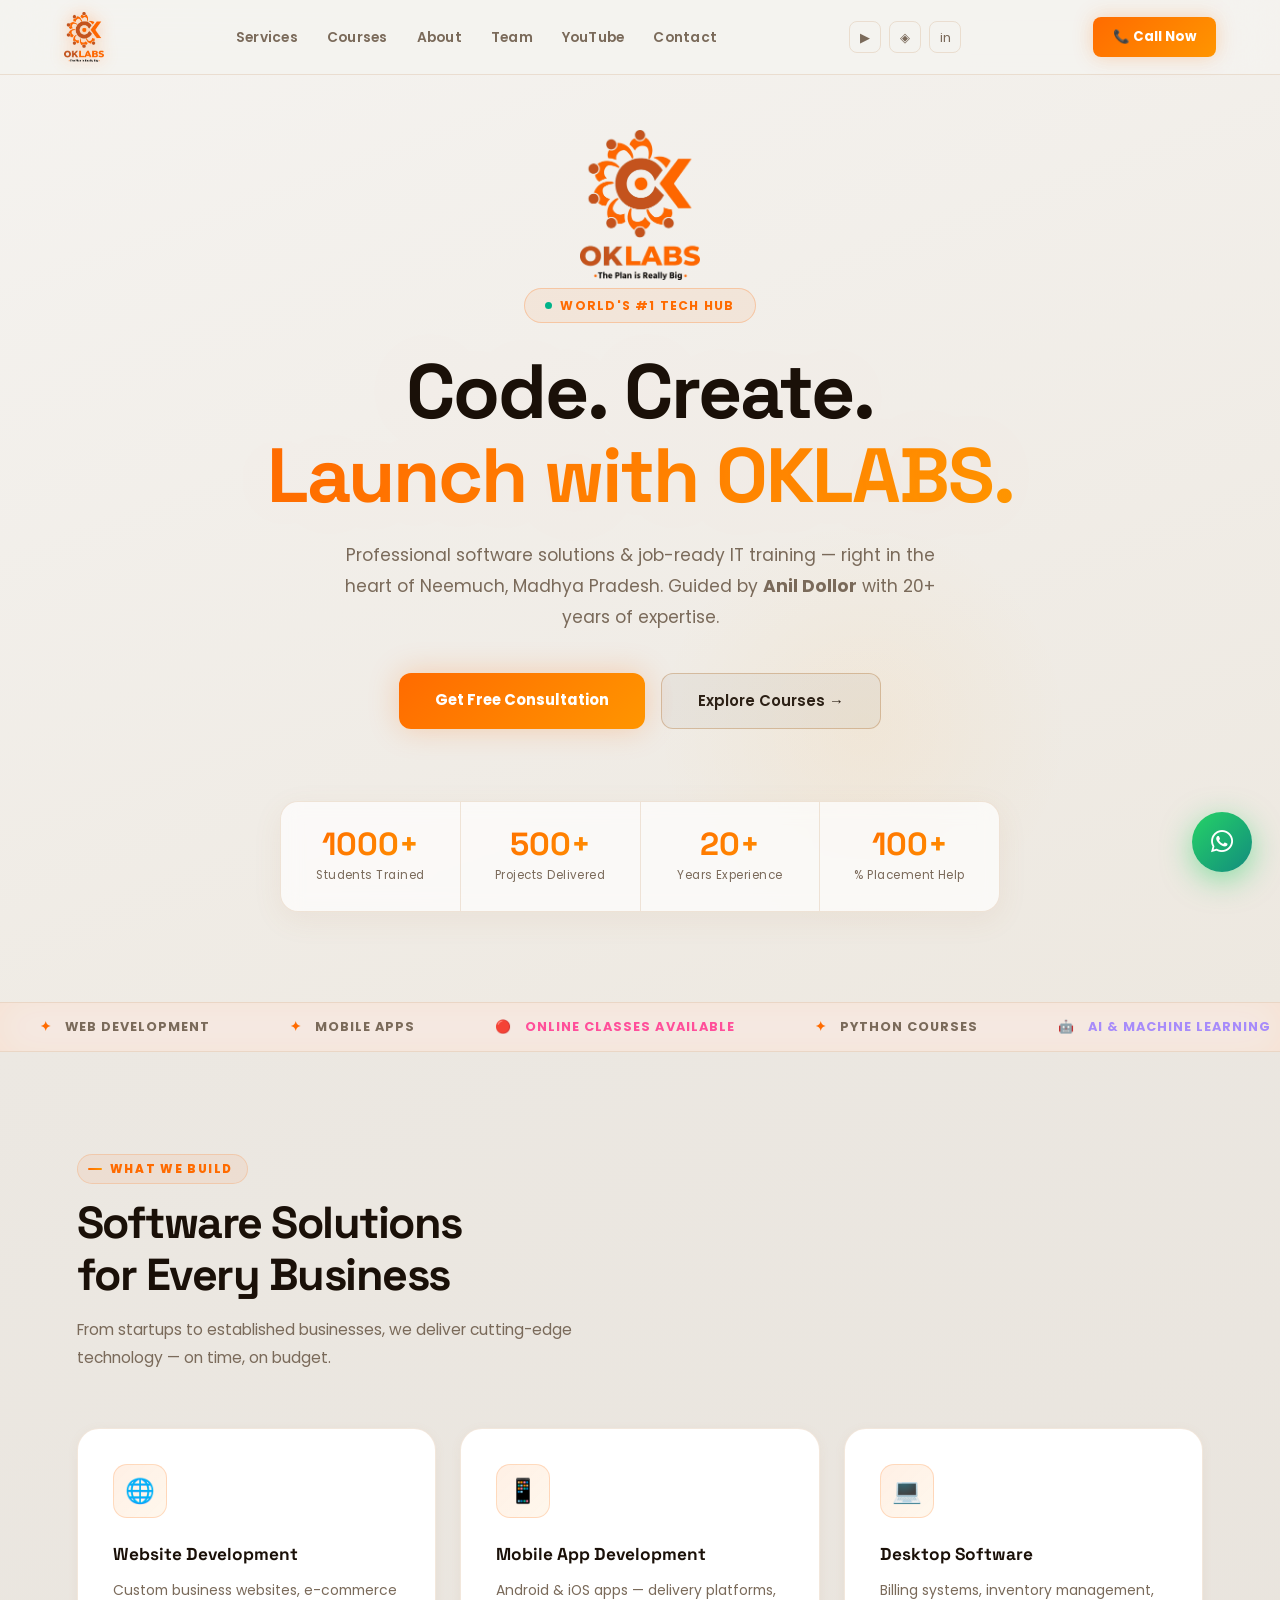
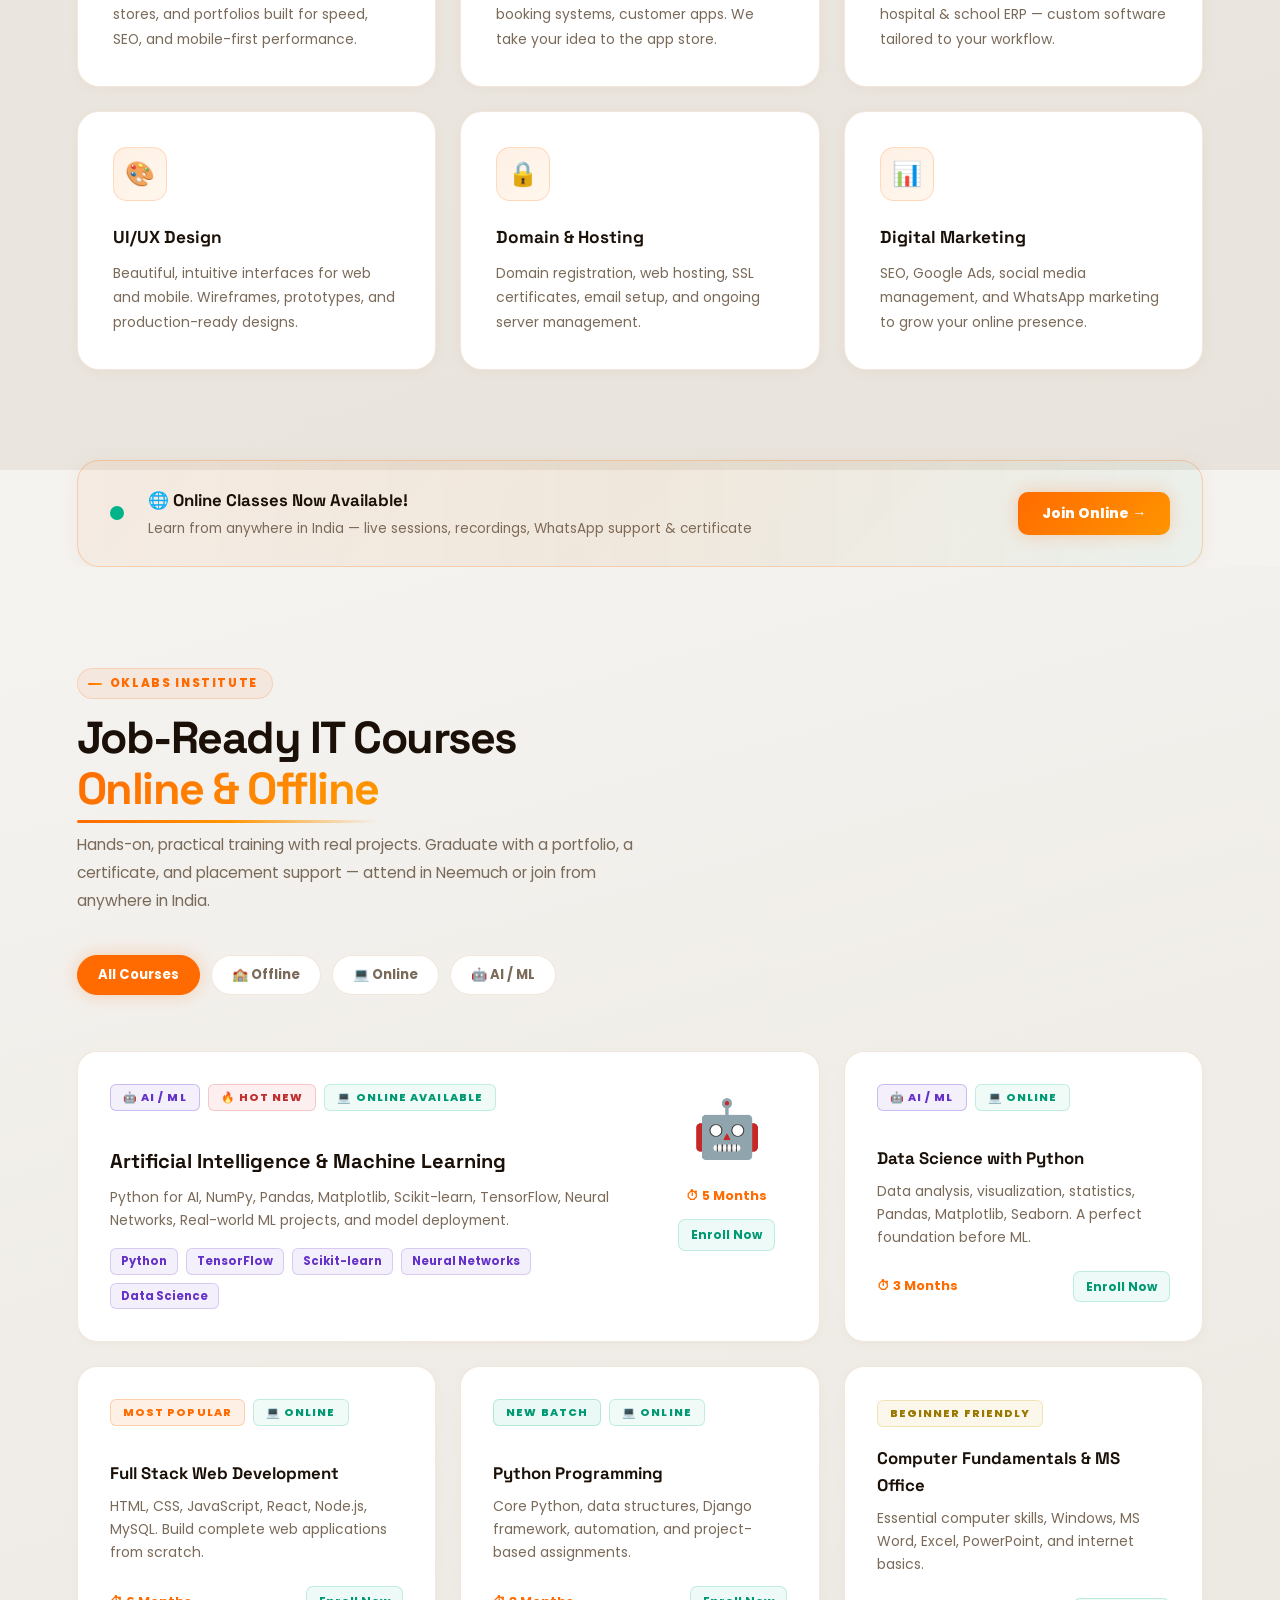
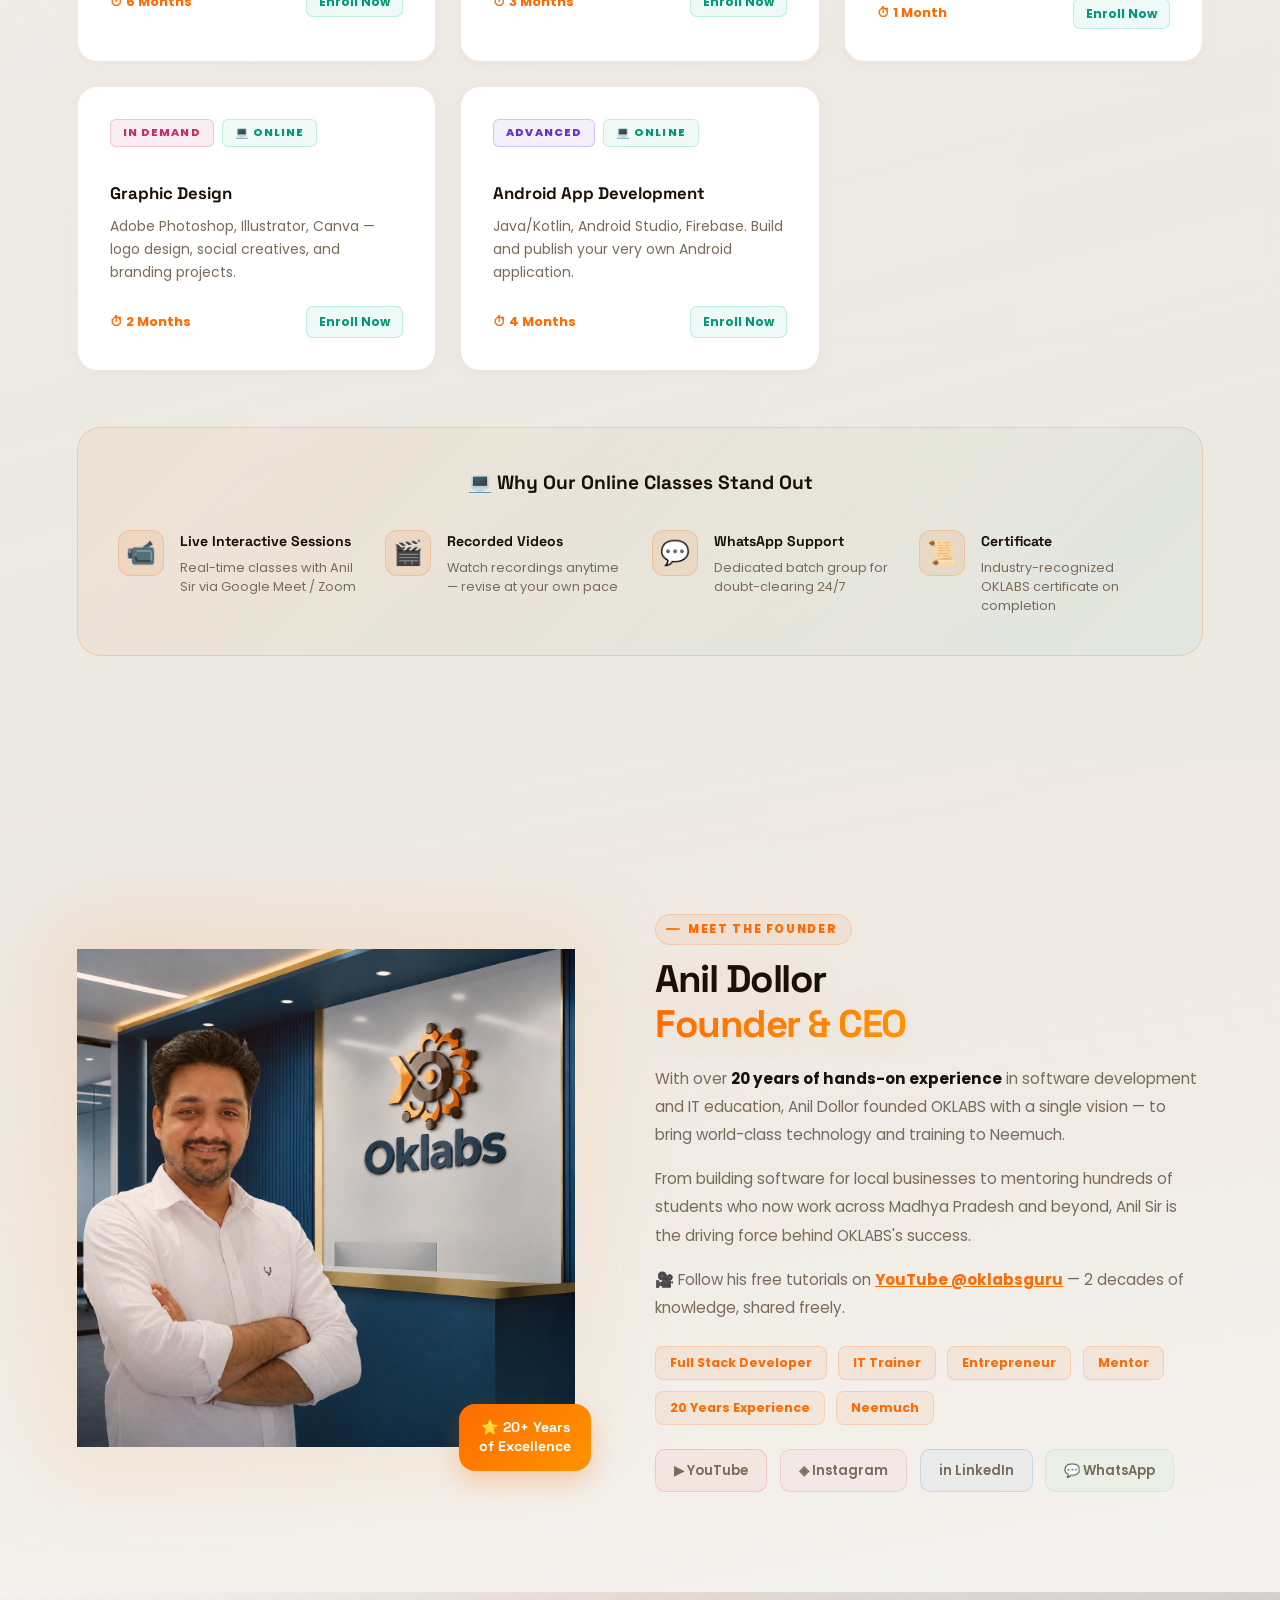
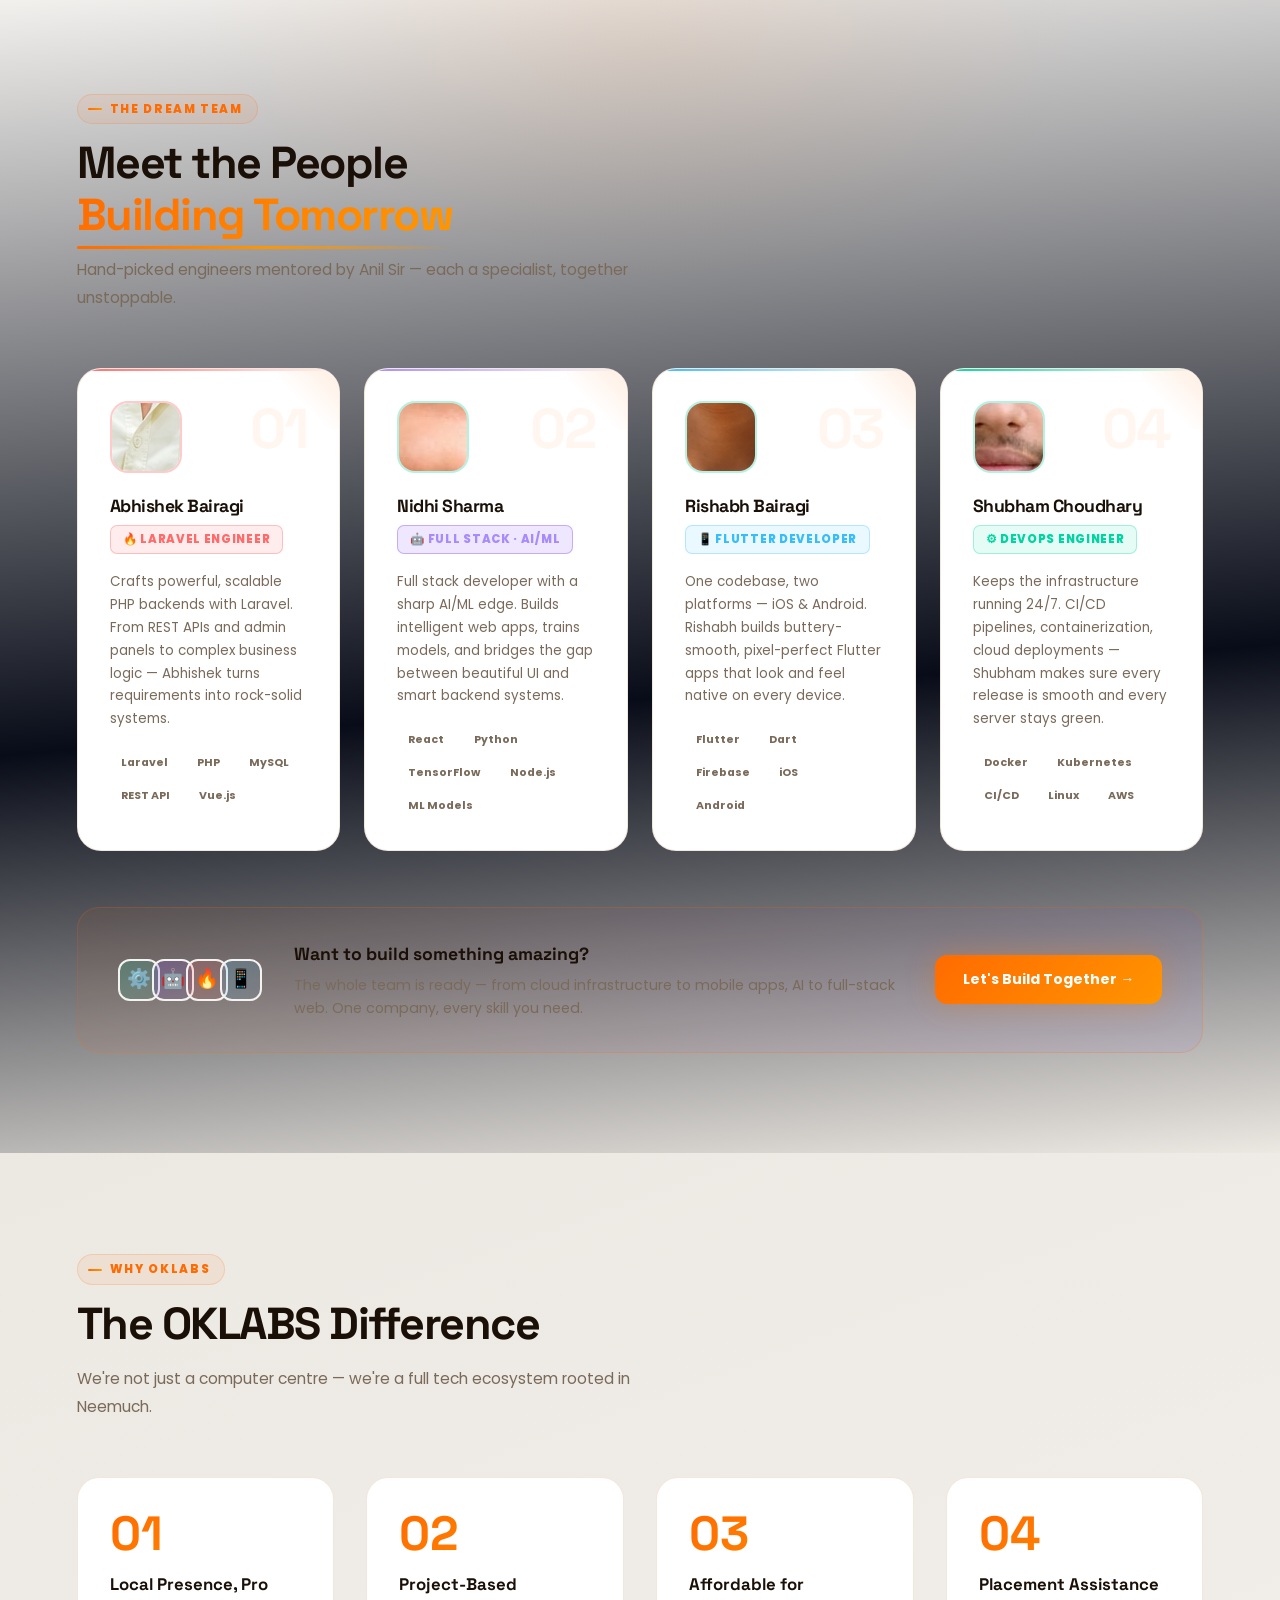
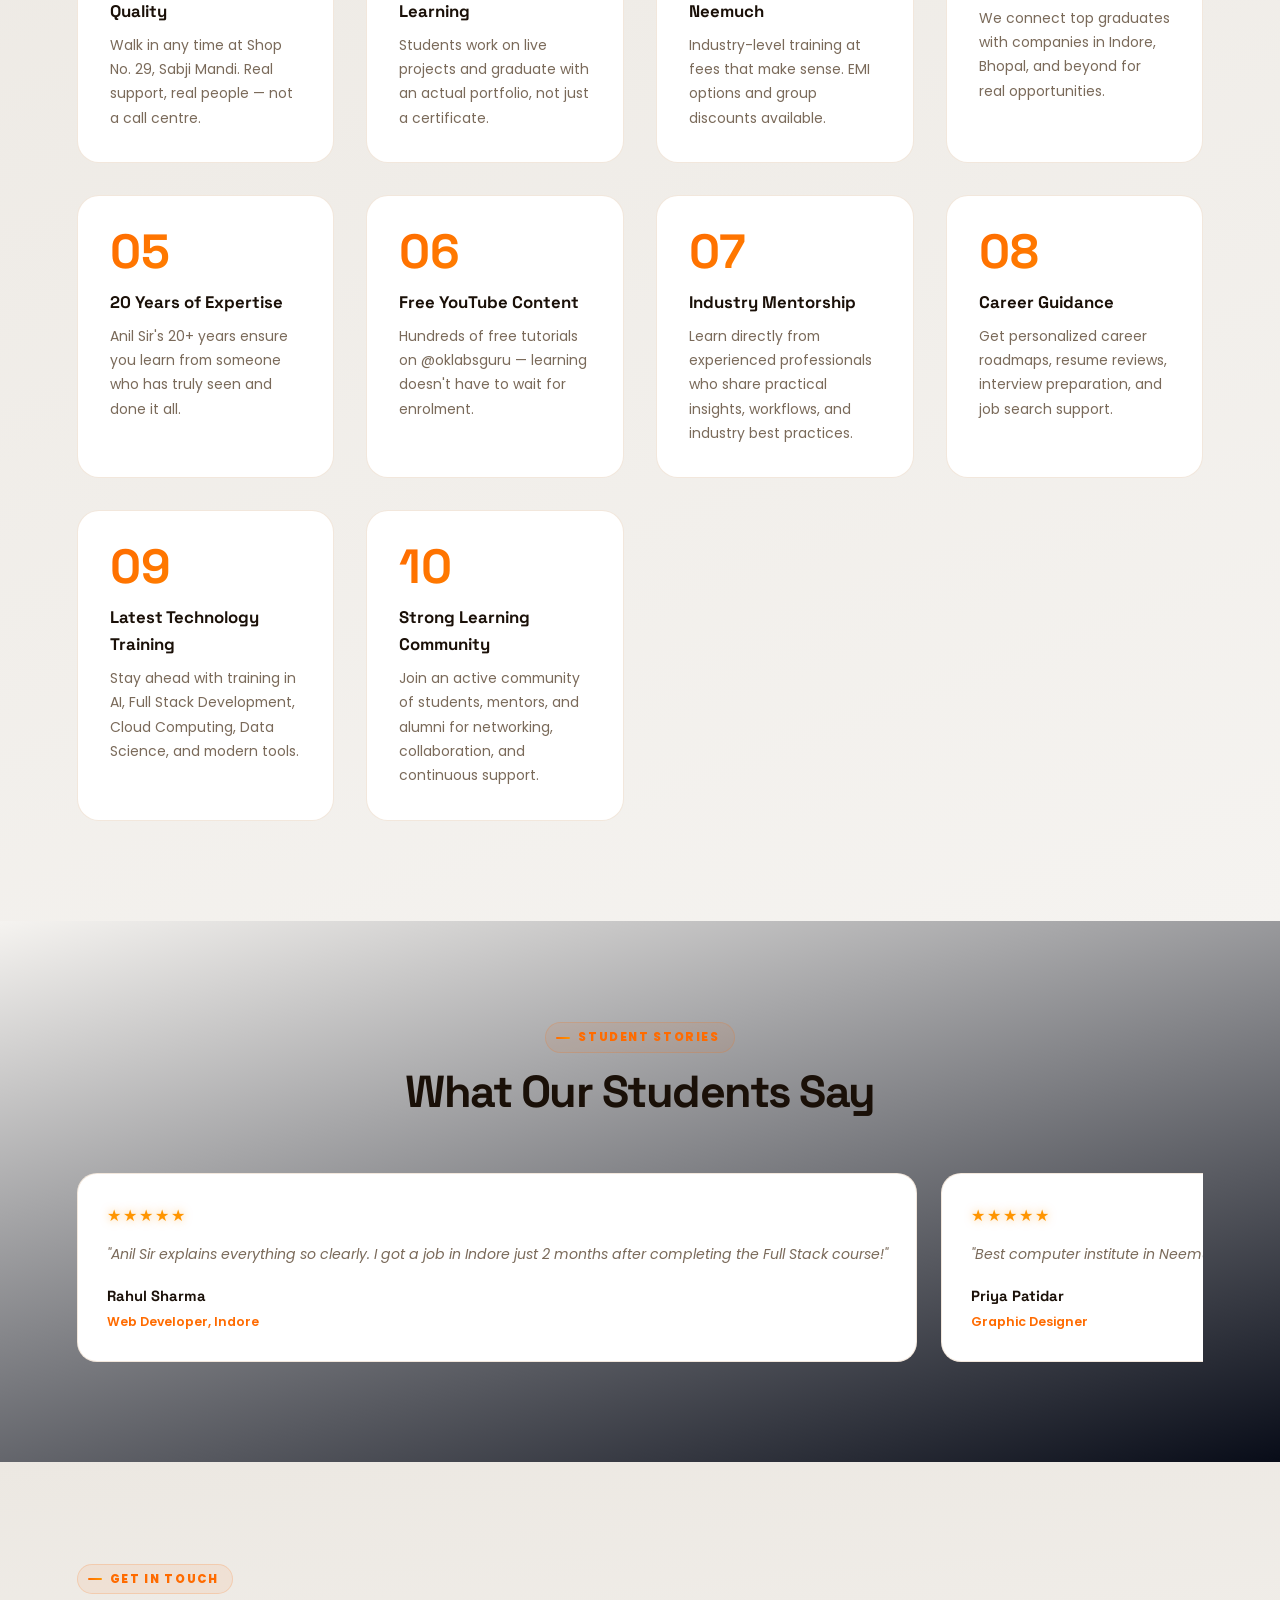
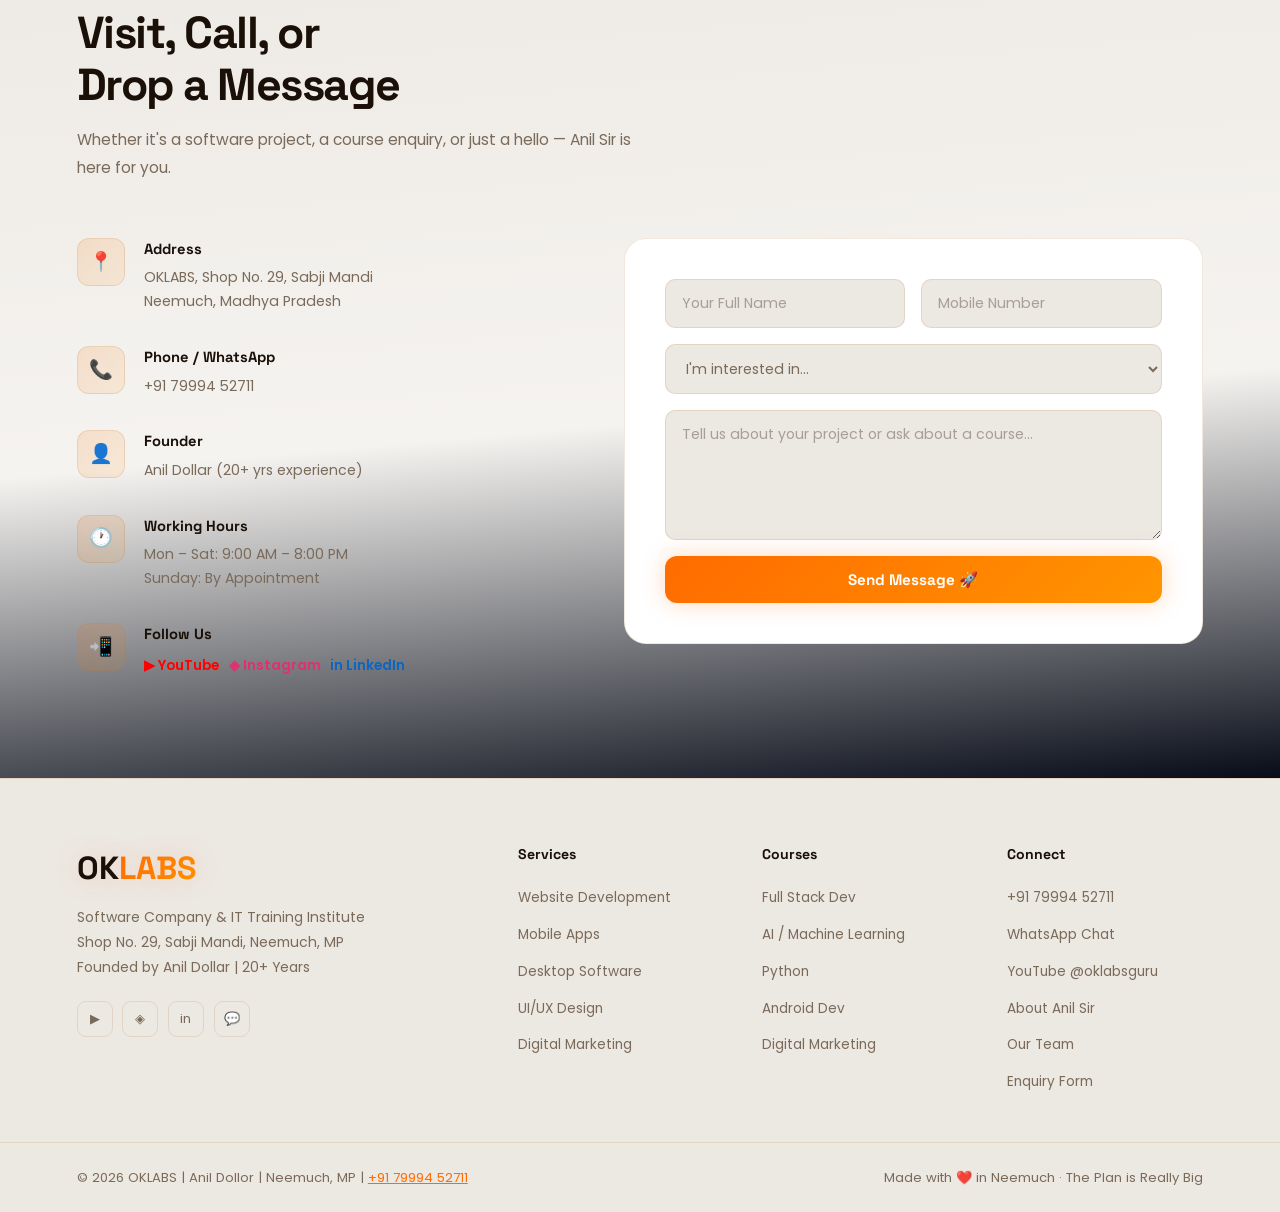
==== commit 64eb0451: "Update index.html" ====
--- a/index.html
+++ b/index.html
@@ -1,1847 +1,4883 @@
 <!DOCTYPE html>
 <html lang="en">
+
 <head>
-<meta charset="UTF-8"/>
-<meta name="viewport" content="width=device-width, initial-scale=1.0"/>
-<title>OKLABS – Software Company & IT Institute | Neemuch | Anil Dollor</title>
-<link href="https://fonts.googleapis.com/css2?family=Poppins:wght@300;400;500;600;700;800;900&family=Space+Grotesk:wght@400;600;700;800&display=swap" rel="stylesheet"/>
-<link rel="stylesheet" href="https://cdnjs.cloudflare.com/ajax/libs/font-awesome/6.5.2/css/all.min.css">
-<style>
-  :root{
-  --bg:#05070e;--bg2:#080c17;--card:#0d1120;--card2:#101526;
-  --orange:#ff6b00;--orange2:#ff9500;--brown:#3d1c00;--brown2:#6b3300;
-  --accent:#ff6b00;--accent2:#ff9500;
-  --green:#00d4a1;--glow:rgba(255,107,0,0.35);--glow2:rgba(0,212,161,0.25);
-  --border:rgba(255,107,0,0.15);--border2:rgba(255,107,0,0.35);
-  --text:#e8ddd0;--muted:#8a7f76;--white:#ffffff;
-  --fd:'Space Grotesk',sans-serif;--fb:'Poppins',sans-serif;
-}
-*{margin:0;padding:0;box-sizing:border-box;}
-html{scroll-behavior:smooth;}
-body{background:var(--bg);color:var(--text);font-family:var(--fb);overflow-x:hidden;line-height:1.6;}
-
-/* ── CURSOR GLOW ── */
-.cursor-glow{
-  position:fixed;width:500px;height:500px;border-radius:50%;
-  background:radial-gradient(circle,rgba(255,107,0,0.05) 0%,transparent 70%);
-  pointer-events:none;z-index:0;transform:translate(-50%,-50%);
-  transition:all 0.08s ease;
-}
-
-#particles{position:fixed;top:0;left:0;width:100%;height:100%;z-index:0;pointer-events:none;}
-
-/* ── NAV ── */
-nav{
-  position:fixed;top:0;left:0;right:0;z-index:200;
-  display:flex;align-items:center;justify-content:space-between;
-  padding:12px 5vw;
-  background:rgba(5,7,14,0.75);backdrop-filter:blur(24px);-webkit-backdrop-filter:blur(24px);
-  border-bottom:1px solid var(--border);transition:all .35s;
-}
-nav.scrolled{background:rgba(5,7,14,0.97);box-shadow:0 4px 40px rgba(0,0,0,.6);}
-.nav-logo-img{height:44px;width:auto;object-fit:contain;transition:transform .3s;filter:drop-shadow(0 0 8px rgba(255,107,0,0.5));}
-.nav-logo-img:hover{transform:scale(1.05);}
-.nav-logo{text-decoration:none;display:flex;align-items:center;}
-.nav-links{display:flex;gap:1.8rem;list-style:none;}
-.nav-links a{color:var(--muted);text-decoration:none;font-size:0.86rem;font-weight:600;letter-spacing:.02em;transition:color .2s;position:relative;}
-.nav-links a::after{content:'';position:absolute;bottom:-4px;left:0;width:0;height:2px;background:linear-gradient(90deg,var(--orange),var(--orange2));border-radius:2px;transition:width .3s;}
-.nav-links a:hover{color:var(--white);}
-.nav-links a:hover::after{width:100%;}
-.nav-socials{display:flex;gap:.5rem;align-items:center;}
-.nav-social-btn{
-  width:32px;height:32px;border-radius:8px;border:1px solid var(--border);
-  display:flex;align-items:center;justify-content:center;
-  text-decoration:none;font-size:0.82rem;transition:all .2s;color:var(--muted);
-}
-.nav-social-btn:hover{border-color:var(--orange);color:var(--orange);background:rgba(255,107,0,0.1);transform:translateY(-2px);}
-.nav-social-btn.yt:hover{border-color:#ff0000;color:#ff0000;background:rgba(255,0,0,0.1);}
-.nav-social-btn.ig:hover{border-color:#e1306c;color:#e1306c;background:rgba(225,48,108,0.1);}
-.nav-social-btn.li:hover{border-color:#0a66c2;color:#0a66c2;background:rgba(10,102,194,0.1);}
-.nav-cta{background:linear-gradient(135deg,var(--orange),var(--orange2));color:#fff;padding:9px 20px;border-radius:8px;text-decoration:none;font-size:0.83rem;font-weight:700;transition:all .2s;white-space:nowrap;box-shadow:0 0 20px var(--glow);}
-.nav-cta:hover{transform:translateY(-2px);box-shadow:0 0 40px var(--glow);}
-
-/* ── HERO ── */
-.hero{
-  min-height:100vh;display:flex;align-items:center;justify-content:center;
-  text-align:center;padding:130px 6vw 90px;position:relative;z-index:1;overflow:hidden;
-}
-.hero-glow1{position:absolute;top:-80px;left:25%;width:700px;height:700px;background:radial-gradient(circle,rgba(255,107,0,0.13) 0%,rgba(255,149,0,0.05) 40%,transparent 65%);pointer-events:none;animation:breathe 6s ease-in-out infinite;}
-.hero-glow2{position:absolute;bottom:50px;right:15%;width:450px;height:450px;background:radial-gradient(circle,rgba(255,149,0,0.08) 0%,transparent 65%);pointer-events:none;animation:breathe 6s ease-in-out infinite reverse;}
-@keyframes breathe{0%,100%{transform:scale(1);opacity:.7}50%{transform:scale(1.1);opacity:1}}
-.hero-inner{position:relative;z-index:2;max-width:920px;margin:0 auto;}
-.hero-logo{margin-bottom:2rem;animation:fadeInDown .8s ease both;}
-.hero-logo img{height:160px;width:auto;filter:drop-shadow(0 0 40px rgba(255,107,0,0.5));animation:logoPulse 3s ease-in-out infinite;}
-@keyframes logoPulse{0%,100%{filter:drop-shadow(0 0 30px rgba(255,107,0,0.5)) brightness(1.1)}50%{filter:drop-shadow(0 0 70px rgba(255,107,0,0.9)) brightness(1.2)}}
-.hero-badge{
-  display:inline-flex;align-items:center;gap:8px;
-  background:rgba(255,107,0,0.08);border:1px solid rgba(255,107,0,0.3);
-  padding:7px 20px;border-radius:50px;
-  font-size:0.76rem;font-weight:700;color:var(--orange2);
-  letter-spacing:.1em;text-transform:uppercase;margin-bottom:1.6rem;
-  animation:fadeInDown .7s .1s ease both;
-}
-.live-dot{width:7px;height:7px;background:var(--green);border-radius:50%;animation:pulse 2s infinite;flex-shrink:0;}
-@keyframes pulse{0%,100%{opacity:1;box-shadow:0 0 0 0 rgba(0,212,161,.7)}50%{opacity:.6;box-shadow:0 0 0 8px rgba(0,212,161,0)}}
-h1{
-  font-family:var(--fd);font-size:clamp(2.6rem,5.5vw,5rem);
-  font-weight:800;line-height:1.06;letter-spacing:-2px;
-  color:var(--white);margin-bottom:1.4rem;
-  animation:fadeInUp .8s .15s ease both;
-  text-shadow:0 0 80px rgba(255,107,0,0.08);
-}
-.grad-text{
-  background:linear-gradient(135deg,var(--orange) 0%,var(--orange2) 50%,#ffd700 100%);
-  background-size:200%;
-  -webkit-background-clip:text;-webkit-text-fill-color:transparent;
-  animation:gradShift 4s ease infinite;
-}
-@keyframes gradShift{0%,100%{background-position:0%}50%{background-position:100%}}
-.hero-sub{font-size:1.08rem;color:var(--muted);max-width:600px;margin:0 auto 2.5rem;line-height:1.8;animation:fadeInUp .8s .25s ease both;}
-.hero-btns{display:flex;gap:1rem;justify-content:center;flex-wrap:wrap;animation:fadeInUp .8s .35s ease both;}
-.btn-primary{
-  background:linear-gradient(135deg,var(--orange),var(--orange2));color:#fff;
-  padding:15px 36px;border-radius:12px;text-decoration:none;font-size:.93rem;font-weight:700;
-  box-shadow:0 0 35px var(--glow);transition:all .25s;position:relative;overflow:hidden;
-}
-.btn-primary::before{content:'';position:absolute;top:-50%;left:-50%;width:200%;height:200%;background:linear-gradient(45deg,transparent,rgba(255,255,255,0.12),transparent);transform:rotate(45deg) translateX(-100%);transition:transform .5s;}
-.btn-primary:hover::before{transform:rotate(45deg) translateX(100%);}
-.btn-primary:hover{transform:translateY(-3px);box-shadow:0 0 60px var(--glow);}
-.btn-outline{
-  background:rgba(255,255,255,0.04);color:var(--text);
-  border:1px solid var(--border2);
-  padding:15px 36px;border-radius:12px;text-decoration:none;font-size:.93rem;font-weight:600;
-  transition:all .25s;backdrop-filter:blur(4px);
-}
-.btn-outline:hover{border-color:var(--orange);color:var(--white);background:rgba(255,107,0,0.08);transform:translateY(-3px);}
-.hero-stats{
-  display:flex;gap:0;margin-top:4.5rem;
-  border:1px solid var(--border);border-radius:18px;overflow:hidden;
-  background:rgba(255,255,255,0.02);backdrop-filter:blur(10px);
-  max-width:720px;margin-left:auto;margin-right:auto;
-  animation:fadeInUp .8s .45s ease both;
-}
-.stat{
-  flex:1;padding:1.6rem 1rem;text-align:center;
-  border-right:1px solid var(--border);transition:background .2s;
-}
-.stat:last-child{border-right:none;}
-.stat:hover{background:rgba(255,107,0,0.06);}
-.stat-num{font-family:var(--fd);font-size:2rem;font-weight:800;background:linear-gradient(135deg,var(--orange),var(--orange2));-webkit-background-clip:text;-webkit-text-fill-color:transparent;line-height:1;}
-.stat-label{font-size:0.73rem;color:var(--muted);letter-spacing:.04em;margin-top:.4rem;}
-
-/* ── TICKER ── */
-.ticker-wrap{
-  background:rgba(255,107,0,0.06);border-top:1px solid var(--border);border-bottom:1px solid var(--border);
-  padding:14px 0;overflow:hidden;position:relative;z-index:2;
-}
-.ticker-track{display:flex;gap:0;white-space:nowrap;animation:ticker 22s linear infinite;}
-.ticker-item{padding:0 2.5rem;font-size:.8rem;font-weight:700;color:var(--muted);text-transform:uppercase;letter-spacing:.08em;display:flex;align-items:center;gap:.8rem;}
-.ticker-item span{color:var(--orange);}
-@keyframes ticker{0%{transform:translateX(0)}100%{transform:translateX(-50%)}}
-
-/* ── SECTIONS SHARED ── */
-section{padding:100px 6vw;position:relative;z-index:1;}
-.section-eyebrow{
-  display:inline-flex;align-items:center;gap:8px;
-  font-size:0.73rem;font-weight:800;letter-spacing:.14em;text-transform:uppercase;
-  color:var(--orange);margin-bottom:.8rem;
-  background:rgba(255,107,0,0.08);border:1px solid rgba(255,107,0,0.2);
-  padding:5px 14px 5px 10px;border-radius:50px;
-}
-.section-eyebrow::before{content:'';width:14px;height:2px;background:linear-gradient(90deg,var(--orange),var(--orange2));border-radius:2px;}
-.section-title{font-family:var(--fd);font-size:clamp(1.9rem,3.5vw,2.9rem);font-weight:800;color:var(--white);letter-spacing:-1.5px;margin-bottom:1rem;line-height:1.15;}
-.section-title .grad-text{position:relative;}
-.section-title .grad-text::after{content:'';position:absolute;bottom:-6px;left:0;width:100%;height:3px;background:linear-gradient(90deg,var(--orange),var(--orange2),transparent);border-radius:2px;animation:underlineGrow .8s ease both;}
-@keyframes underlineGrow{from{width:0}to{width:100%}}
-.section-sub{color:var(--muted);max-width:560px;font-size:0.97rem;line-height:1.8;}
-
-/* Reveal */
-.reveal{opacity:0;transform:translateY(32px);transition:opacity .7s ease,transform .7s ease;}
-.reveal.visible{opacity:1;transform:none;}
-.reveal-left{opacity:0;transform:translateX(-36px);transition:opacity .7s ease,transform .7s ease;}
-.reveal-left.visible{opacity:1;transform:none;}
-.reveal-right{opacity:0;transform:translateX(36px);transition:opacity .7s ease,transform .7s ease;}
-.reveal-right.visible{opacity:1;transform:none;}
-.reveal-scale{opacity:0;transform:scale(.92);transition:opacity .7s ease,transform .7s ease;}
-.reveal-scale.visible{opacity:1;transform:scale(1);}
-
-/* ── SERVICES ── */
-#services{background:linear-gradient(160deg,var(--bg2) 0%,#0a0c18 100%);}
-.services-grid{display:grid;grid-template-columns:repeat(auto-fit,minmax(290px,1fr));gap:1.5rem;margin-top:3.5rem;}
-.service-card{
-  background:var(--card);border:1px solid var(--border);
-  border-radius:22px;padding:2.2rem;
-  transition:all .35s;position:relative;overflow:hidden;cursor:default;
-}
-.service-card::before{
-  content:'';position:absolute;top:0;left:0;right:0;height:3px;
-  background:linear-gradient(90deg,var(--orange),var(--orange2),#ffd700);
-  transform:scaleX(0);transform-origin:left;transition:transform .4s;
-}
-.service-card::after{
-  content:'';position:absolute;inset:0;
-  background:radial-gradient(circle at var(--mx,50%) var(--my,50%),rgba(255,107,0,.08) 0%,transparent 60%);
-  opacity:0;transition:opacity .3s;
-}
-.service-card:hover::before{transform:scaleX(1);}
-.service-card:hover::after{opacity:1;}
-.service-card:hover{transform:translateY(-7px);border-color:var(--border2);box-shadow:0 24px 70px rgba(0,0,0,.6);}
-.s-icon{
-  width:54px;height:54px;border-radius:14px;
-  background:linear-gradient(135deg,rgba(255,107,0,.15),rgba(255,149,0,.1));
-  border:1px solid rgba(255,107,0,.25);
-  display:flex;align-items:center;justify-content:center;
-  font-size:1.5rem;margin-bottom:1.4rem;transition:transform .3s;
-}
-.service-card:hover .s-icon{transform:scale(1.12) rotate(-5deg);}
-.service-card h3{font-family:var(--fd);font-size:1.08rem;font-weight:700;color:var(--white);margin-bottom:.6rem;}
-.service-card p{font-size:.87rem;color:var(--muted);line-height:1.75;}
-
-/* ── ABOUT / OWNER ── */
-#about{background:linear-gradient(170deg,var(--bg2) 0%,#08101a 50%,var(--bg) 100%);}
-.about-inner{
-  display:grid;grid-template-columns:1fr 1.1fr;gap:5rem;
-  align-items:center;margin-top:3.5rem;
-}
-.about-img-wrap{position:relative;}
-.about-img-bg{
-  position:absolute;inset:-25px;
-  background:linear-gradient(135deg,rgba(255,107,0,.18),rgba(255,149,0,.08));
-  border-radius:36px;filter:blur(40px);animation:breathe 5s ease-in-out infinite;
-}
-.about-img-frame{
-  position:relative;z-index:1;
-  border-radius:28px;overflow:hidden;
-  border:2px solid var(--border2);
-  aspect-ratio:4/5;
-  box-shadow:0 30px 80px rgba(0,0,0,.6);
-}
-.owner-avatar{width:100%;height:100%;object-fit:cover;object-position:top center;transition:transform .5s;}
-.about-img-frame:hover .owner-avatar{transform:scale(1.04);}
-.about-img-badge{
-  position:absolute;bottom:-16px;right:-16px;z-index:2;
-  background:linear-gradient(135deg,var(--orange),var(--orange2));
-  color:#fff;padding:14px 20px;border-radius:16px;
-  font-family:var(--fd);font-weight:800;font-size:.88rem;text-align:center;
-  box-shadow:0 10px 30px var(--glow);line-height:1.4;
-  animation:float 4s ease-in-out infinite;
-}
-@keyframes float{0%,100%{transform:translateY(0)}50%{transform:translateY(-10px)}}
-.exp-badge{
-  position:absolute;top:-16px;left:-16px;z-index:2;
-  background:var(--card);border:2px solid var(--border2);
-  color:var(--white);padding:12px 16px;border-radius:14px;
-  font-family:var(--fd);font-weight:700;font-size:.82rem;text-align:center;
-  box-shadow:0 8px 24px rgba(0,0,0,.5);line-height:1.4;
-}
-.exp-badge .num{font-size:1.5rem;font-weight:900;color:var(--orange);display:block;}
-.about-content h2{font-family:var(--fd);font-size:clamp(1.8rem,3vw,2.6rem);font-weight:800;color:var(--white);letter-spacing:-1.5px;margin-bottom:1.2rem;line-height:1.15;}
-.about-content p{font-size:.95rem;color:var(--muted);line-height:1.85;margin-bottom:1rem;}
-.about-tags{display:flex;flex-wrap:wrap;gap:.7rem;margin:1.5rem 0;}
-.atag{
-  padding:6px 14px;border-radius:8px;font-size:.78rem;font-weight:700;
-  background:rgba(255,107,0,.08);border:1px solid rgba(255,107,0,.2);color:var(--orange2);
-}
-.about-socials{display:flex;gap:.8rem;flex-wrap:wrap;margin-top:1.5rem;}
-.social-pill{
-  display:inline-flex;align-items:center;gap:8px;
-  padding:10px 18px;border-radius:10px;border:1px solid var(--border);
-  font-size:.82rem;font-weight:600;text-decoration:none;
-  transition:all .25s;color:var(--muted);
-}
-.social-pill:hover{transform:translateY(-3px);}
-.social-pill.yt{background:rgba(255,0,0,.06);border-color:rgba(255,0,0,.2);}
-.social-pill.yt:hover{background:rgba(255,0,0,.14);border-color:#ff0000;color:#ff0000;}
-.social-pill.ig{background:rgba(225,48,108,.06);border-color:rgba(225,48,108,.2);}
-.social-pill.ig:hover{background:rgba(225,48,108,.14);border-color:#e1306c;color:#e1306c;}
-.social-pill.li{background:rgba(10,102,194,.06);border-color:rgba(10,102,194,.2);}
-.social-pill.li:hover{background:rgba(10,102,194,.14);border-color:#0a66c2;color:#0a66c2;}
-.social-pill.wa{background:rgba(37,211,102,.06);border-color:rgba(37,211,102,.2);}
-.social-pill.wa:hover{background:rgba(37,211,102,.14);border-color:#25d366;color:#25d366;}
-
-/* ── COURSES ── */
-#institute{background:linear-gradient(165deg,var(--bg) 0%,#090c15 60%,var(--bg2) 100%);}
-.courses-grid{display:grid;grid-template-columns:repeat(auto-fit,minmax(270px,1fr));gap:1.5rem;margin-top:3.5rem;}
-.course-card{
-  background:var(--card2);border:1px solid var(--border);
-  border-radius:20px;padding:2rem;
-  transition:all .3s;position:relative;overflow:hidden;
-}
-.course-card::before{
-  content:'';position:absolute;bottom:0;left:0;right:0;height:3px;
-  background:linear-gradient(90deg,var(--orange),var(--orange2));
-  transform:scaleX(0);transform-origin:left;transition:transform .4s;
-}
-.course-card:hover::before{transform:scaleX(1);}
-.course-card:hover{transform:translateY(-6px);box-shadow:0 24px 70px rgba(0,0,0,.5);border-color:var(--border2);}
-.course-tag{display:inline-block;font-size:.68rem;font-weight:800;letter-spacing:.1em;text-transform:uppercase;padding:4px 12px;border-radius:6px;margin-bottom:1.1rem;}
-.tag-pop{background:rgba(255,107,0,.12);border:1px solid rgba(255,107,0,.3);color:var(--orange2);}
-.tag-new{background:rgba(0,212,161,.1);border:1px solid rgba(0,212,161,.3);color:var(--green);}
-.tag-beg{background:rgba(255,210,0,.08);border:1px solid rgba(255,210,0,.25);color:#ffd200;}
-.tag-dem{background:rgba(255,79,154,.1);border:1px solid rgba(255,79,154,.3);color:#ff4f9a;}
-.tag-adv{background:rgba(124,58,237,.12);border:1px solid rgba(124,58,237,.3);color:#a78bfa;}
-.tag-trn{background:rgba(0,212,161,.1);border:1px solid rgba(0,212,161,.3);color:var(--green);}
-.tag-ai{background:rgba(124,58,237,.12);border:1px solid rgba(124,58,237,.35);color:#a78bfa;}
-.tag-hot{background:rgba(255,79,79,.1);border:1px solid rgba(255,79,79,.3);color:#ff6b6b;}
-.tag-online{background:rgba(0,212,161,.08);border:1px solid rgba(0,212,161,.25);color:var(--green);}
-.course-card h3{font-family:var(--fd);font-size:1.05rem;font-weight:700;color:var(--white);margin-bottom:.5rem;}
-.course-card p{font-size:.87rem;color:var(--muted);line-height:1.65;}
-.course-foot{display:flex;align-items:center;justify-content:space-between;margin-top:1.4rem;}
-.course-dur{font-size:.8rem;color:var(--orange);font-weight:700;display:flex;align-items:center;gap:5px;}
-.course-enroll{
-  font-size:.75rem;font-weight:700;color:var(--green);
-  background:rgba(0,212,161,.08);border:1px solid rgba(0,212,161,.2);
-  padding:5px 12px;border-radius:7px;cursor:pointer;
-  transition:all .2s;text-decoration:none;
-}
-.course-enroll:hover{background:rgba(0,212,161,.18);transform:scale(1.05);}
-.skill-chip{
-  background:rgba(124,58,237,.12);border:1px solid rgba(124,58,237,.25);
-  color:#a78bfa;padding:3px 10px;border-radius:6px;font-size:.72rem;font-weight:700;
-}
-#coursesGrid .course-card.hidden{display:none;}
-
-/* ── COURSE TABS ── */
-.course-tabs{display:flex;gap:.7rem;flex-wrap:wrap;margin-top:2.5rem;margin-bottom:.5rem;}
-.ctab{
-  padding:9px 20px;border-radius:50px;font-size:.82rem;font-weight:700;
-  border:1px solid var(--border);background:transparent;color:var(--muted);
-  cursor:pointer;transition:all .2s;font-family:var(--fb);
-}
-.ctab:hover{border-color:var(--border2);color:var(--white);}
-.ctab.active{background:var(--orange);border-color:var(--orange);color:#fff;box-shadow:0 0 20px var(--glow);}
-
-/* ── ONLINE BANNER ── */
-.online-banner-wrap{padding:0 6vw;position:relative;z-index:1;margin-top:-10px;}
-.online-banner{
-  background:linear-gradient(135deg,rgba(255,107,0,.08),rgba(0,212,161,.06));
-  border:1px solid rgba(255,107,0,.3);border-radius:22px;
-  padding:1.6rem 2rem;display:flex;align-items:center;gap:1.5rem;flex-wrap:wrap;
-  position:relative;overflow:hidden;
-}
-.online-banner::before{
-  content:'';position:absolute;inset:0;
-  background:linear-gradient(90deg,transparent,rgba(255,107,0,.05),transparent);
-  animation:shimmer 3s ease-in-out infinite;
-}
-@keyframes shimmer{0%{transform:translateX(-100%)}100%{transform:translateX(100%)}}
-.ob-pulse{
-  width:14px;height:14px;border-radius:50%;background:var(--green);flex-shrink:0;
-  box-shadow:0 0 0 0 rgba(0,212,161,.6);animation:obPulse 1.5s infinite;
-}
-@keyframes obPulse{0%{box-shadow:0 0 0 0 rgba(0,212,161,.6)}70%{box-shadow:0 0 0 10px rgba(0,212,161,0)}100%{box-shadow:0 0 0 0 rgba(0,212,161,0)}}
-.ob-content{flex:1;}
-.ob-title{font-family:var(--fd);font-size:1.05rem;font-weight:800;color:var(--white);margin-bottom:.3rem;}
-.ob-sub{font-size:.85rem;color:var(--muted);}
-.ob-cta{
-  background:linear-gradient(135deg,var(--orange),var(--orange2));color:#fff;
-  padding:10px 24px;border-radius:10px;
-  text-decoration:none;font-weight:800;font-size:.88rem;white-space:nowrap;
-  transition:all .2s;flex-shrink:0;box-shadow:0 0 20px var(--glow);
-}
-.ob-cta:hover{transform:scale(1.05);box-shadow:0 0 35px var(--glow);}
-
-/* ── VIDEO ── */
-#video{background:linear-gradient(160deg,var(--bg) 0%,#090d18 50%,var(--bg2) 100%);}
-.video-wrap{
-  margin-top:3.5rem;border-radius:24px;overflow:hidden;
-  border:1px solid var(--border2);box-shadow:0 30px 100px rgba(0,0,0,.6);
-  position:relative;
-}
-.video-wrap::before{
-  content:'';position:absolute;inset:-2px;
-  background:linear-gradient(135deg,var(--orange),var(--orange2),#ffd700);
-  border-radius:26px;z-index:-1;animation:borderGlow 3s ease infinite;
-}
-@keyframes borderGlow{0%,100%{opacity:.4}50%{opacity:1}}
-.video-wrap iframe{width:100%;aspect-ratio:16/9;display:block;border:none;}
-
-/* ── WHY US ── */
-#why{background:linear-gradient(160deg,var(--bg2) 0%,var(--bg) 100%);}
-.why-grid{display:grid;grid-template-columns:repeat(auto-fit,minmax(240px,1fr));gap:2rem;margin-top:3.5rem;}
-.why-item{
-  padding:2rem;background:var(--card);border:1px solid var(--border);border-radius:22px;
-  transition:all .3s;position:relative;overflow:hidden;
-}
-.why-item::before{
-  content:'';position:absolute;top:0;left:0;right:0;height:2px;
-  background:linear-gradient(90deg,var(--orange),var(--orange2));
-  transform:scaleX(0);transition:transform .4s;
-}
-.why-item:hover::before{transform:scaleX(1);}
-.why-item:hover{border-color:var(--border2);transform:translateY(-6px);box-shadow:0 20px 60px rgba(0,0,0,.5);}
-.why-num{font-family:var(--fd);font-size:3rem;font-weight:900;line-height:1;margin-bottom:.8rem;background:linear-gradient(135deg,var(--orange),var(--orange2));-webkit-background-clip:text;-webkit-text-fill-color:transparent;}
-.why-item h4{font-family:var(--fd);font-size:1.05rem;font-weight:700;color:var(--white);margin-bottom:.5rem;}
-.why-item p{font-size:.87rem;color:var(--muted);line-height:1.75;}
-
-/* ── TESTIMONIALS ── */
-#testimonials{background:linear-gradient(165deg,var(--bg) 0%,#080c18 100%);overflow:hidden;}
-.testi-track-wrap{overflow:hidden;margin-top:3.5rem;}
-.testi-track{display:flex;gap:1.5rem;animation:scrollLeft 30s linear infinite;}
-.testi-track:hover{animation-play-state:paused;}
-@keyframes scrollLeft{0%{transform:translateX(0)}100%{transform:translateX(-50%)}}
-.testi-card{
-  background:var(--card);border:1px solid var(--border);border-radius:20px;
-  padding:1.8rem;min-width:320px;flex-shrink:0;
-  transition:border-color .3s;
-}
-.testi-card:hover{border-color:var(--border2);}
-.testi-stars{color:var(--orange2);font-size:1rem;letter-spacing:2px;margin-bottom:.8rem;}
-.testi-text{font-size:.88rem;color:var(--muted);line-height:1.75;font-style:italic;margin-bottom:1.2rem;}
-.testi-name{font-family:var(--fd);font-size:.92rem;font-weight:700;color:var(--white);}
-.testi-role{font-size:.78rem;color:var(--orange);font-weight:600;margin-top:.2rem;}
-
-/* ── CONTACT ── */
-#contact{background:linear-gradient(175deg,var(--bg2) 0%,var(--bg) 60%,#080c18 100%);}
-.contact-grid{display:grid;grid-template-columns:1fr 1.2fr;gap:4rem;margin-top:3.5rem;align-items:start;}
-.contact-info{display:flex;flex-direction:column;gap:2rem;}
-.contact-row{display:flex;gap:1.2rem;align-items:flex-start;}
-.c-ico{
-  width:48px;height:48px;border-radius:12px;flex-shrink:0;
-  background:linear-gradient(135deg,rgba(255,107,0,.15),rgba(255,149,0,.1));
-  border:1px solid var(--border);display:flex;align-items:center;justify-content:center;font-size:1.2rem;
-}
-.contact-row h4{font-family:var(--fd);font-size:.92rem;font-weight:700;color:var(--white);margin-bottom:.3rem;}
-.contact-row p,.contact-row a{font-size:.88rem;color:var(--muted);line-height:1.7;text-decoration:none;}
-.contact-row a:hover{color:var(--orange);}
-.contact-form{
-  background:var(--card);border:1px solid var(--border);border-radius:22px;padding:2.5rem;
-  display:flex;flex-direction:column;gap:1rem;
-}
-.contact-form input,.contact-form select,.contact-form textarea{
-  background:var(--bg2);border:1px solid var(--border);border-radius:10px;
-  padding:13px 16px;color:var(--text);font-family:var(--fb);font-size:.88rem;
-  transition:border-color .2s,box-shadow .2s;outline:none;width:100%;
-}
-.contact-form input:focus,.contact-form select:focus,.contact-form textarea:focus{
-  border-color:var(--orange);box-shadow:0 0 0 3px rgba(255,107,0,.15);
-}
-.contact-form textarea{height:130px;resize:vertical;}
-.contact-form select{color:var(--muted);}
-.form-row{display:grid;grid-template-columns:1fr 1fr;gap:1rem;}
-.form-submit{
-  background:linear-gradient(135deg,var(--orange),var(--orange2));color:#fff;
-  border:none;padding:14px;border-radius:12px;font-family:var(--fd);font-size:.95rem;font-weight:700;
-  cursor:pointer;transition:all .25s;box-shadow:0 0 25px var(--glow);
-  position:relative;overflow:hidden;
-}
-.form-submit::before{content:'';position:absolute;top:-50%;left:-50%;width:200%;height:200%;background:linear-gradient(45deg,transparent,rgba(255,255,255,0.1),transparent);transform:rotate(45deg) translateX(-100%);transition:transform .5s;}
-.form-submit:hover::before{transform:rotate(45deg) translateX(100%);}
-.form-submit:hover{transform:translateY(-2px);box-shadow:0 0 45px var(--glow);}
-
-/* ── ONLINE FEATURES ── */
-.online-features{
-  margin-top:3.5rem;padding:2.5rem;
-  background:linear-gradient(135deg,rgba(255,107,0,.06),rgba(0,212,161,.04));
-  border:1px solid rgba(255,107,0,.2);border-radius:24px;
-}
-.of-title{font-family:var(--fd);font-size:1.2rem;font-weight:800;color:var(--white);margin-bottom:2rem;text-align:center;}
-.of-grid{display:grid;grid-template-columns:repeat(auto-fit,minmax(200px,1fr));gap:1.5rem;}
-.of-item{display:flex;gap:1rem;align-items:flex-start;}
-.of-ico{font-size:1.5rem;width:46px;height:46px;border-radius:12px;flex-shrink:0;background:rgba(255,107,0,.1);border:1px solid rgba(255,107,0,.2);display:flex;align-items:center;justify-content:center;}
-.of-item strong{display:block;color:var(--white);font-size:.88rem;font-family:var(--fd);margin-bottom:.3rem;}
-.of-item p{font-size:.8rem;color:var(--muted);line-height:1.5;}
-
-/* ── FOOTER ── */
-footer{background:var(--bg2);border-top:1px solid var(--border);}
-.footer-top{
-  display:grid;grid-template-columns:2fr 1fr 1fr 1fr;gap:3rem;
-  padding:4rem 6vw 3rem;
-}
-.logo{font-family:var(--fd);font-size:2rem;font-weight:900;color:var(--white);}
-.logo span{background:linear-gradient(135deg,var(--orange),var(--orange2));-webkit-background-clip:text;-webkit-text-fill-color:transparent;}
-.footer-brand p{font-size:.87rem;color:var(--muted);line-height:1.8;margin-top:.7rem;}
-.footer-social-row{display:flex;gap:.6rem;margin-top:1.3rem;}
-.fsoc{width:36px;height:36px;border-radius:9px;border:1px solid var(--border);display:flex;align-items:center;justify-content:center;text-decoration:none;font-size:.82rem;color:var(--muted);transition:all .2s;}
-.fsoc.yt:hover{border-color:#ff0000;color:#ff0000;background:rgba(255,0,0,.1);transform:translateY(-2px);}
-.fsoc.ig:hover{border-color:#e1306c;color:#e1306c;background:rgba(225,48,108,.1);transform:translateY(-2px);}
-.fsoc.li:hover{border-color:#0a66c2;color:#0a66c2;background:rgba(10,102,194,.1);transform:translateY(-2px);}
-.fsoc.wa:hover{border-color:#25d366;color:#25d366;background:rgba(37,211,102,.1);transform:translateY(-2px);}
-.footer-col h5{font-family:var(--fd);font-size:.88rem;font-weight:700;color:var(--white);margin-bottom:1.2rem;}
-.footer-col ul{list-style:none;display:flex;flex-direction:column;gap:.7rem;}
-.footer-col a{font-size:.85rem;color:var(--muted);text-decoration:none;transition:color .2s;}
-.footer-col a:hover{color:var(--orange);}
-.footer-bottom{
-  display:flex;align-items:center;justify-content:space-between;
-  padding:1.5rem 6vw;border-top:1px solid var(--border);
-  font-size:.82rem;color:var(--muted);
-}
-
-/* ── WHATSAPP FLOAT ── */
-.whatsapp-float{
-  position:fixed;bottom:28px;right:28px;z-index:300;
-  background:linear-gradient(135deg,#25d366,#128c7e);color:#fff;
-  width:60px;height:60px;border-radius:50%;
-  display:flex;align-items:center;justify-content:center;font-size:1.6rem;
-  text-decoration:none;box-shadow:0 8px 30px rgba(37,211,102,.5);
-  animation:waBounce 2.5s ease-in-out infinite;
-}
-@keyframes waBounce{0%,100%{transform:scale(1)}50%{transform:scale(1.08)}}
-.whatsapp-float:hover{transform:scale(1.15)!important;box-shadow:0 12px 45px rgba(37,211,102,.7);}
-
-/* ── SCROLL TO TOP ── */
-.scroll-top{
-  position:fixed;bottom:28px;left:28px;z-index:300;
-  background:var(--card);border:1px solid var(--border);color:var(--orange);
-  width:48px;height:48px;border-radius:50%;
-  display:flex;align-items:center;justify-content:center;font-size:1.2rem;
-  cursor:pointer;transition:all .25s;opacity:0;pointer-events:none;
-  box-shadow:0 4px 20px rgba(0,0,0,.4);
-}
-.scroll-top.visible{opacity:1;pointer-events:auto;}
-.scroll-top:hover{background:var(--orange);color:#fff;transform:translateY(-3px);}
-
-/* ── HAMBURGER / MOBILE ── */
-.hamburger{display:none;flex-direction:column;gap:5px;cursor:pointer;z-index:10;padding:4px;}
-.hamburger span{width:24px;height:2px;background:var(--text);border-radius:2px;transition:all .3s;}
-.mobile-menu{
-  display:none;position:fixed;top:0;left:0;right:0;bottom:0;z-index:150;
-  background:rgba(5,7,14,.97);backdrop-filter:blur(20px);
-  flex-direction:column;align-items:center;justify-content:center;gap:2rem;
-}
-.mobile-menu.open{display:flex;}
-.mobile-menu a{color:var(--text);text-decoration:none;font-family:var(--fd);font-size:1.4rem;font-weight:700;transition:color .2s;}
-.mobile-menu a:hover{color:var(--orange);}
-.mobile-close{position:absolute;top:24px;right:6vw;font-size:1.8rem;cursor:pointer;color:var(--muted);}
-.mobile-logo{margin-bottom:1.5rem;}
-.mobile-logo img{height:70px;}
-
-/* ── RESPONSIVE ── */
-@media(max-width:1024px){
-  .footer-top{grid-template-columns:1fr 1fr;}
-}
-@media(max-width:900px){
-  .about-inner{grid-template-columns:1fr;gap:3rem;}
-  .about-img-wrap{max-width:340px;margin:0 auto;}
-  .contact-grid{grid-template-columns:1fr;}
-}
-@media(max-width:700px){
-  .nav-links,.nav-socials,.nav-cta{display:none;}
-  .hamburger{display:flex;}
-  .hero-stats{flex-direction:column;max-width:300px;border-radius:16px;margin-top:3rem;}
-  .stat{border-right:none;border-bottom:1px solid var(--border);}
-  .stat:last-child{border-bottom:none;}
-  .form-row{grid-template-columns:1fr;}
-  .footer-top{grid-template-columns:1fr;}
-  .footer-bottom{flex-direction:column;gap:.5rem;text-align:center;}
-}
-
-/* ── KEYFRAMES ── */
-@keyframes fadeInDown{from{opacity:0;transform:translateY(-20px)}to{opacity:1;transform:none}}
-@keyframes fadeInUp{from{opacity:0;transform:translateY(30px)}to{opacity:1;transform:none}}
-
-
-/* ── LOGO RING GLOW ── */
-.hero-logo::before{
-  content:'';position:absolute;top:50%;left:50%;
-  width:200px;height:200px;
-  transform:translate(-50%,-50%);
-  border-radius:50%;
-  background:radial-gradient(circle,rgba(255,107,0,0.18) 0%,transparent 70%);
-  animation:ringPulse 3s ease-in-out infinite;
-  pointer-events:none;z-index:-1;
-}
-@keyframes ringPulse{0%,100%{transform:translate(-50%,-50%) scale(1);opacity:.6}50%{transform:translate(-50%,-50%) scale(1.3);opacity:1}}
-
-/* ── SECTION DIVIDER GLOW ── */
-.ticker-wrap{box-shadow:0 0 40px rgba(255,107,0,0.08) inset;}
-
-/* ── CARD GLOW ON HOVER ── */
-.service-card:hover{box-shadow:0 24px 70px rgba(255,107,0,0.15),0 0 0 1px rgba(255,107,0,0.2);}
-.why-item:hover{box-shadow:0 20px 60px rgba(255,107,0,0.12),0 0 0 1px rgba(255,107,0,0.15);}
-.course-card:hover{box-shadow:0 24px 70px rgba(255,107,0,0.12),0 0 0 1px rgba(255,107,0,0.15);}
-
-/* ── HERO BADGE ANIMATION ── */
-.hero-badge{animation:fadeInDown .7s .1s ease both,badgeGlow 3s ease-in-out 1s infinite;}
-@keyframes badgeGlow{0%,100%{box-shadow:0 0 0 0 rgba(255,107,0,0)}50%{box-shadow:0 0 20px rgba(255,107,0,0.3)}}
-
-/* ── STAT NUMBERS GRADIENT ── */
-.stat:hover .stat-num{transform:scale(1.1);display:inline-block;}
-.stat-num{transition:transform .3s;}
-
-/* ── SECTION TITLE UNDERLINE ── */
-.section-title{position:relative;}
-
-/* ── ABOUT SECTION ENHANCEMENT ── */
-.about-content h2{text-shadow:0 0 40px rgba(255,107,0,0.15);}
-
-/* ── FOOTER LOGO GLOW ── */
-.logo{text-shadow:0 0 30px rgba(255,107,0,0.2);}
-
-/* ── TESTIMONIAL STARS GLOW ── */
-.testi-stars{text-shadow:0 0 10px rgba(255,149,0,0.5);}
-
-/* ── INPUT PLACEHOLDER COLOR ── */
-.contact-form input::placeholder,.contact-form textarea::placeholder{color:rgba(138,127,118,0.7);}
-
-/* ── MOBILE LOGO GLOW ── */
-.mobile-logo img{filter:drop-shadow(0 0 15px rgba(255,107,0,0.6));}
-
-
-/* ══════════════════════════════════════════
+  <meta charset="UTF-8" />
+  <meta name="viewport" content="width=device-width, initial-scale=1.0" />
+  <title>OKLABS – Software Company & IT Institute | Neemuch | Anil Dollor</title>
+  <link
+    href="https://fonts.googleapis.com/css2?family=Poppins:wght@300;400;500;600;700;800;900&family=Space+Grotesk:wght@400;600;700;800&display=swap"
+    rel="stylesheet" />
+  <link rel="stylesheet" href="https://cdnjs.cloudflare.com/ajax/libs/font-awesome/6.5.2/css/all.min.css">
+  <style>
+    :root {
+      --bg: #05070e;
+      --bg2: #080c17;
+      --card: #0d1120;
+      --card2: #101526;
+      --orange: #ff6b00;
+      --orange2: #ff9500;
+      --brown: #3d1c00;
+      --brown2: #6b3300;
+      --accent: #ff6b00;
+      --accent2: #ff9500;
+      --green: #00d4a1;
+      --glow: rgba(255, 107, 0, 0.35);
+      --glow2: rgba(0, 212, 161, 0.25);
+      --border: rgba(255, 107, 0, 0.15);
+      --border2: rgba(255, 107, 0, 0.35);
+      --text: #e8ddd0;
+      --muted: #8a7f76;
+      --white: #ffffff;
+      --fd: 'Space Grotesk', sans-serif;
+      --fb: 'Poppins', sans-serif;
+    }
+
+    * {
+      margin: 0;
+      padding: 0;
+      box-sizing: border-box;
+    }
+
+    html {
+      scroll-behavior: smooth;
+    }
+
+    body {
+      background: var(--bg);
+      color: var(--text);
+      font-family: var(--fb);
+      overflow-x: hidden;
+      line-height: 1.6;
+    }
+
+    /* ── CURSOR GLOW ── */
+    .cursor-glow {
+      position: fixed;
+      width: 500px;
+      height: 500px;
+      border-radius: 50%;
+      background: radial-gradient(circle, rgba(255, 107, 0, 0.05) 0%, transparent 70%);
+      pointer-events: none;
+      z-index: 0;
+      transform: translate(-50%, -50%);
+      transition: all 0.08s ease;
+    }
+
+    #particles {
+      position: fixed;
+      top: 0;
+      left: 0;
+      width: 100%;
+      height: 100%;
+      z-index: 0;
+      pointer-events: none;
+    }
+
+    /* ── NAV ── */
+    nav {
+      position: fixed;
+      top: 0;
+      left: 0;
+      right: 0;
+      z-index: 200;
+      display: flex;
+      align-items: center;
+      justify-content: space-between;
+      padding: 12px 5vw;
+      background: rgba(5, 7, 14, 0.75);
+      backdrop-filter: blur(24px);
+      -webkit-backdrop-filter: blur(24px);
+      border-bottom: 1px solid var(--border);
+      transition: all .35s;
+    }
+
+    nav.scrolled {
+      background: rgba(5, 7, 14, 0.97);
+      box-shadow: 0 4px 40px rgba(0, 0, 0, .6);
+    }
+
+    .nav-logo-img {
+      height: 44px;
+      width: auto;
+      object-fit: contain;
+      transition: transform .3s;
+      filter: drop-shadow(0 0 8px rgba(255, 107, 0, 0.5));
+    }
+
+    .nav-logo-img:hover {
+      transform: scale(1.05);
+    }
+
+    .nav-logo {
+      text-decoration: none;
+      display: flex;
+      align-items: center;
+    }
+
+    .nav-links {
+      display: flex;
+      gap: 1.8rem;
+      list-style: none;
+    }
+
+    .nav-links a {
+      color: var(--muted);
+      text-decoration: none;
+      font-size: 0.86rem;
+      font-weight: 600;
+      letter-spacing: .02em;
+      transition: color .2s;
+      position: relative;
+    }
+
+    .nav-links a::after {
+      content: '';
+      position: absolute;
+      bottom: -4px;
+      left: 0;
+      width: 0;
+      height: 2px;
+      background: linear-gradient(90deg, var(--orange), var(--orange2));
+      border-radius: 2px;
+      transition: width .3s;
+    }
+
+    .nav-links a:hover {
+      color: var(--white);
+    }
+
+    .nav-links a:hover::after {
+      width: 100%;
+    }
+
+    .nav-socials {
+      display: flex;
+      gap: .5rem;
+      align-items: center;
+    }
+
+    .nav-social-btn {
+      width: 32px;
+      height: 32px;
+      border-radius: 8px;
+      border: 1px solid var(--border);
+      display: flex;
+      align-items: center;
+      justify-content: center;
+      text-decoration: none;
+      font-size: 0.82rem;
+      transition: all .2s;
+      color: var(--muted);
+    }
+
+    .nav-social-btn:hover {
+      border-color: var(--orange);
+      color: var(--orange);
+      background: rgba(255, 107, 0, 0.1);
+      transform: translateY(-2px);
+    }
+
+    .nav-social-btn.yt:hover {
+      border-color: #ff0000;
+      color: #ff0000;
+      background: rgba(255, 0, 0, 0.1);
+    }
+
+    .nav-social-btn.ig:hover {
+      border-color: #e1306c;
+      color: #e1306c;
+      background: rgba(225, 48, 108, 0.1);
+    }
+
+    .nav-social-btn.li:hover {
+      border-color: #0a66c2;
+      color: #0a66c2;
+      background: rgba(10, 102, 194, 0.1);
+    }
+
+    .nav-cta {
+      background: linear-gradient(135deg, var(--orange), var(--orange2));
+      color: #fff;
+      padding: 9px 20px;
+      border-radius: 8px;
+      text-decoration: none;
+      font-size: 0.83rem;
+      font-weight: 700;
+      transition: all .2s;
+      white-space: nowrap;
+      box-shadow: 0 0 20px var(--glow);
+    }
+
+    .nav-cta:hover {
+      transform: translateY(-2px);
+      box-shadow: 0 0 40px var(--glow);
+    }
+
+    /* ── HERO ── */
+    .hero {
+      min-height: 100vh;
+      display: flex;
+      align-items: center;
+      justify-content: center;
+      text-align: center;
+      padding: 130px 6vw 90px;
+      position: relative;
+      z-index: 1;
+      overflow: hidden;
+    }
+
+    .hero-glow1 {
+      position: absolute;
+      top: -80px;
+      left: 25%;
+      width: 700px;
+      height: 700px;
+      background: radial-gradient(circle, rgba(255, 107, 0, 0.13) 0%, rgba(255, 149, 0, 0.05) 40%, transparent 65%);
+      pointer-events: none;
+      animation: breathe 6s ease-in-out infinite;
+    }
+
+    .hero-glow2 {
+      position: absolute;
+      bottom: 50px;
+      right: 15%;
+      width: 450px;
+      height: 450px;
+      background: radial-gradient(circle, rgba(255, 149, 0, 0.08) 0%, transparent 65%);
+      pointer-events: none;
+      animation: breathe 6s ease-in-out infinite reverse;
+    }
+
+    @keyframes breathe {
+
+      0%,
+      100% {
+        transform: scale(1);
+        opacity: .7
+      }
+
+      50% {
+        transform: scale(1.1);
+        opacity: 1
+      }
+    }
+
+    .hero-inner {
+      position: relative;
+      z-index: 2;
+      max-width: 920px;
+      margin: 0 auto;
+    }
+
+    .hero-logo {
+      margin-bottom: 2rem;
+      animation: fadeInDown .8s ease both;
+    }
+
+    .hero-logo img {
+      height: 160px;
+      width: auto;
+      filter: drop-shadow(0 0 40px rgba(255, 107, 0, 0.5));
+      animation: logoPulse 3s ease-in-out infinite;
+    }
+
+    @keyframes logoPulse {
+
+      0%,
+      100% {
+        filter: drop-shadow(0 0 30px rgba(255, 107, 0, 0.5)) brightness(1.1)
+      }
+
+      50% {
+        filter: drop-shadow(0 0 70px rgba(255, 107, 0, 0.9)) brightness(1.2)
+      }
+    }
+
+    .hero-badge {
+      display: inline-flex;
+      align-items: center;
+      gap: 8px;
+      background: rgba(255, 107, 0, 0.08);
+      border: 1px solid rgba(255, 107, 0, 0.3);
+      padding: 7px 20px;
+      border-radius: 50px;
+      font-size: 0.76rem;
+      font-weight: 700;
+      color: var(--orange2);
+      letter-spacing: .1em;
+      text-transform: uppercase;
+      margin-bottom: 1.6rem;
+      animation: fadeInDown .7s .1s ease both;
+    }
+
+    .live-dot {
+      width: 7px;
+      height: 7px;
+      background: var(--green);
+      border-radius: 50%;
+      animation: pulse 2s infinite;
+      flex-shrink: 0;
+    }
+
+    @keyframes pulse {
+
+      0%,
+      100% {
+        opacity: 1;
+        box-shadow: 0 0 0 0 rgba(0, 212, 161, .7)
+      }
+
+      50% {
+        opacity: .6;
+        box-shadow: 0 0 0 8px rgba(0, 212, 161, 0)
+      }
+    }
+
+    h1 {
+      font-family: var(--fd);
+      font-size: clamp(2.6rem, 5.5vw, 5rem);
+      font-weight: 800;
+      line-height: 1.06;
+      letter-spacing: -2px;
+      color: var(--white);
+      margin-bottom: 1.4rem;
+      animation: fadeInUp .8s .15s ease both;
+      text-shadow: 0 0 80px rgba(255, 107, 0, 0.08);
+    }
+
+    .grad-text {
+      background: linear-gradient(135deg, var(--orange) 0%, var(--orange2) 50%, #ffd700 100%);
+      background-size: 200%;
+      -webkit-background-clip: text;
+      -webkit-text-fill-color: transparent;
+      animation: gradShift 4s ease infinite;
+    }
+
+    @keyframes gradShift {
+
+      0%,
+      100% {
+        background-position: 0%
+      }
+
+      50% {
+        background-position: 100%
+      }
+    }
+
+    .hero-sub {
+      font-size: 1.08rem;
+      color: var(--muted);
+      max-width: 600px;
+      margin: 0 auto 2.5rem;
+      line-height: 1.8;
+      animation: fadeInUp .8s .25s ease both;
+    }
+
+    .hero-btns {
+      display: flex;
+      gap: 1rem;
+      justify-content: center;
+      flex-wrap: wrap;
+      animation: fadeInUp .8s .35s ease both;
+    }
+
+    .btn-primary {
+      background: linear-gradient(135deg, var(--orange), var(--orange2));
+      color: #fff;
+      padding: 15px 36px;
+      border-radius: 12px;
+      text-decoration: none;
+      font-size: .93rem;
+      font-weight: 700;
+      box-shadow: 0 0 35px var(--glow);
+      transition: all .25s;
+      position: relative;
+      overflow: hidden;
+    }
+
+    .btn-primary::before {
+      content: '';
+      position: absolute;
+      top: -50%;
+      left: -50%;
+      width: 200%;
+      height: 200%;
+      background: linear-gradient(45deg, transparent, rgba(255, 255, 255, 0.12), transparent);
+      transform: rotate(45deg) translateX(-100%);
+      transition: transform .5s;
+    }
+
+    .btn-primary:hover::before {
+      transform: rotate(45deg) translateX(100%);
+    }
+
+    .btn-primary:hover {
+      transform: translateY(-3px);
+      box-shadow: 0 0 60px var(--glow);
+    }
+
+    .btn-outline {
+      background: rgba(255, 255, 255, 0.04);
+      color: var(--text);
+      border: 1px solid var(--border2);
+      padding: 15px 36px;
+      border-radius: 12px;
+      text-decoration: none;
+      font-size: .93rem;
+      font-weight: 600;
+      transition: all .25s;
+      backdrop-filter: blur(4px);
+    }
+
+    .btn-outline:hover {
+      border-color: var(--orange);
+      color: var(--white);
+      background: rgba(255, 107, 0, 0.08);
+      transform: translateY(-3px);
+    }
+
+    .hero-stats {
+      display: flex;
+      gap: 0;
+      margin-top: 4.5rem;
+      border: 1px solid var(--border);
+      border-radius: 18px;
+      overflow: hidden;
+      background: rgba(255, 255, 255, 0.02);
+      backdrop-filter: blur(10px);
+      max-width: 720px;
+      margin-left: auto;
+      margin-right: auto;
+      animation: fadeInUp .8s .45s ease both;
+    }
+
+    .stat {
+      flex: 1;
+      padding: 1.6rem 1rem;
+      text-align: center;
+      border-right: 1px solid var(--border);
+      transition: background .2s;
+    }
+
+    .stat:last-child {
+      border-right: none;
+    }
+
+    .stat:hover {
+      background: rgba(255, 107, 0, 0.06);
+    }
+
+    .stat-num {
+      font-family: var(--fd);
+      font-size: 2rem;
+      font-weight: 800;
+      background: linear-gradient(135deg, var(--orange), var(--orange2));
+      -webkit-background-clip: text;
+      -webkit-text-fill-color: transparent;
+      line-height: 1;
+    }
+
+    .stat-label {
+      font-size: 0.73rem;
+      color: var(--muted);
+      letter-spacing: .04em;
+      margin-top: .4rem;
+    }
+
+    /* ── TICKER ── */
+    .ticker-wrap {
+      background: rgba(255, 107, 0, 0.06);
+      border-top: 1px solid var(--border);
+      border-bottom: 1px solid var(--border);
+      padding: 14px 0;
+      overflow: hidden;
+      position: relative;
+      z-index: 2;
+    }
+
+    .ticker-track {
+      display: flex;
+      gap: 0;
+      white-space: nowrap;
+      animation: ticker 22s linear infinite;
+    }
+
+    .ticker-item {
+      padding: 0 2.5rem;
+      font-size: .8rem;
+      font-weight: 700;
+      color: var(--muted);
+      text-transform: uppercase;
+      letter-spacing: .08em;
+      display: flex;
+      align-items: center;
+      gap: .8rem;
+    }
+
+    .ticker-item span {
+      color: var(--orange);
+    }
+
+    @keyframes ticker {
+      0% {
+        transform: translateX(0)
+      }
+
+      100% {
+        transform: translateX(-50%)
+      }
+    }
+
+    /* ── SECTIONS SHARED ── */
+    section {
+      padding: 100px 6vw;
+      position: relative;
+      z-index: 1;
+    }
+
+    .section-eyebrow {
+      display: inline-flex;
+      align-items: center;
+      gap: 8px;
+      font-size: 0.73rem;
+      font-weight: 800;
+      letter-spacing: .14em;
+      text-transform: uppercase;
+      color: var(--orange);
+      margin-bottom: .8rem;
+      background: rgba(255, 107, 0, 0.08);
+      border: 1px solid rgba(255, 107, 0, 0.2);
+      padding: 5px 14px 5px 10px;
+      border-radius: 50px;
+    }
+
+    .section-eyebrow::before {
+      content: '';
+      width: 14px;
+      height: 2px;
+      background: linear-gradient(90deg, var(--orange), var(--orange2));
+      border-radius: 2px;
+    }
+
+    .section-title {
+      font-family: var(--fd);
+      font-size: clamp(1.9rem, 3.5vw, 2.9rem);
+      font-weight: 800;
+      color: var(--white);
+      letter-spacing: -1.5px;
+      margin-bottom: 1rem;
+      line-height: 1.15;
+    }
+
+    .section-title .grad-text {
+      position: relative;
+    }
+
+    .section-title .grad-text::after {
+      content: '';
+      position: absolute;
+      bottom: -6px;
+      left: 0;
+      width: 100%;
+      height: 3px;
+      background: linear-gradient(90deg, var(--orange), var(--orange2), transparent);
+      border-radius: 2px;
+      animation: underlineGrow .8s ease both;
+    }
+
+    @keyframes underlineGrow {
+      from {
+        width: 0
+      }
+
+      to {
+        width: 100%
+      }
+    }
+
+    .section-sub {
+      color: var(--muted);
+      max-width: 560px;
+      font-size: 0.97rem;
+      line-height: 1.8;
+    }
+
+    /* Reveal */
+    .reveal {
+      opacity: 0;
+      transform: translateY(32px);
+      transition: opacity .7s ease, transform .7s ease;
+    }
+
+    .reveal.visible {
+      opacity: 1;
+      transform: none;
+    }
+
+    .reveal-left {
+      opacity: 0;
+      transform: translateX(-36px);
+      transition: opacity .7s ease, transform .7s ease;
+    }
+
+    .reveal-left.visible {
+      opacity: 1;
+      transform: none;
+    }
+
+    .reveal-right {
+      opacity: 0;
+      transform: translateX(36px);
+      transition: opacity .7s ease, transform .7s ease;
+    }
+
+    .reveal-right.visible {
+      opacity: 1;
+      transform: none;
+    }
+
+    .reveal-scale {
+      opacity: 0;
+      transform: scale(.92);
+      transition: opacity .7s ease, transform .7s ease;
+    }
+
+    .reveal-scale.visible {
+      opacity: 1;
+      transform: scale(1);
+    }
+
+    /* ── SERVICES ── */
+    #services {
+      background: linear-gradient(160deg, var(--bg2) 0%, #0a0c18 100%);
+    }
+
+    .services-grid {
+      display: grid;
+      grid-template-columns: repeat(auto-fit, minmax(290px, 1fr));
+      gap: 1.5rem;
+      margin-top: 3.5rem;
+    }
+
+    .service-card {
+      background: var(--card);
+      border: 1px solid var(--border);
+      border-radius: 22px;
+      padding: 2.2rem;
+      transition: all .35s;
+      position: relative;
+      overflow: hidden;
+      cursor: default;
+    }
+
+    .service-card::before {
+      content: '';
+      position: absolute;
+      top: 0;
+      left: 0;
+      right: 0;
+      height: 3px;
+      background: linear-gradient(90deg, var(--orange), var(--orange2), #ffd700);
+      transform: scaleX(0);
+      transform-origin: left;
+      transition: transform .4s;
+    }
+
+    .service-card::after {
+      content: '';
+      position: absolute;
+      inset: 0;
+      background: radial-gradient(circle at var(--mx, 50%) var(--my, 50%), rgba(255, 107, 0, .08) 0%, transparent 60%);
+      opacity: 0;
+      transition: opacity .3s;
+    }
+
+    .service-card:hover::before {
+      transform: scaleX(1);
+    }
+
+    .service-card:hover::after {
+      opacity: 1;
+    }
+
+    .service-card:hover {
+      transform: translateY(-7px);
+      border-color: var(--border2);
+      box-shadow: 0 24px 70px rgba(0, 0, 0, .6);
+    }
+
+    .s-icon {
+      width: 54px;
+      height: 54px;
+      border-radius: 14px;
+      background: linear-gradient(135deg, rgba(255, 107, 0, .15), rgba(255, 149, 0, .1));
+      border: 1px solid rgba(255, 107, 0, .25);
+      display: flex;
+      align-items: center;
+      justify-content: center;
+      font-size: 1.5rem;
+      margin-bottom: 1.4rem;
+      transition: transform .3s;
+    }
+
+    .service-card:hover .s-icon {
+      transform: scale(1.12) rotate(-5deg);
+    }
+
+    .service-card h3 {
+      font-family: var(--fd);
+      font-size: 1.08rem;
+      font-weight: 700;
+      color: var(--white);
+      margin-bottom: .6rem;
+    }
+
+    .service-card p {
+      font-size: .87rem;
+      color: var(--muted);
+      line-height: 1.75;
+    }
+
+    /* ── ABOUT / OWNER ── */
+    #about {
+      background: linear-gradient(170deg, var(--bg2) 0%, #08101a 50%, var(--bg) 100%);
+    }
+
+    .about-inner {
+      display: grid;
+      grid-template-columns: 1fr 1.1fr;
+      gap: 5rem;
+      align-items: center;
+      margin-top: 3.5rem;
+    }
+
+    .about-img-wrap {
+      position: relative;
+    }
+
+    .about-img-bg {
+      position: absolute;
+      inset: -25px;
+      background: linear-gradient(135deg, rgba(255, 107, 0, .18), rgba(255, 149, 0, .08));
+      border-radius: 36px;
+      filter: blur(40px);
+      animation: breathe 5s ease-in-out infinite;
+    }
+
+    .about-img-frame {
+      position: relative;
+      z-index: 1;
+      border-radius: 28px;
+      overflow: hidden;
+      border: 2px solid var(--border2);
+      aspect-ratio: 4/5;
+      box-shadow: 0 30px 80px rgba(0, 0, 0, .6);
+    }
+
+    .owner-avatar {
+      width: 100%;
+      height: 100%;
+      object-fit: cover;
+      object-position: top center;
+      transition: transform .5s;
+    }
+
+    .about-img-frame:hover .owner-avatar {
+      transform: scale(1.04);
+    }
+
+    .about-img-badge {
+      position: absolute;
+      bottom: -16px;
+      right: -16px;
+      z-index: 2;
+      background: linear-gradient(135deg, var(--orange), var(--orange2));
+      color: #fff;
+      padding: 14px 20px;
+      border-radius: 16px;
+      font-family: var(--fd);
+      font-weight: 800;
+      font-size: .88rem;
+      text-align: center;
+      box-shadow: 0 10px 30px var(--glow);
+      line-height: 1.4;
+      animation: float 4s ease-in-out infinite;
+    }
+
+    @keyframes float {
+
+      0%,
+      100% {
+        transform: translateY(0)
+      }
+
+      50% {
+        transform: translateY(-10px)
+      }
+    }
+
+    .exp-badge {
+      position: absolute;
+      top: -16px;
+      left: -16px;
+      z-index: 2;
+      background: var(--card);
+      border: 2px solid var(--border2);
+      color: var(--white);
+      padding: 12px 16px;
+      border-radius: 14px;
+      font-family: var(--fd);
+      font-weight: 700;
+      font-size: .82rem;
+      text-align: center;
+      box-shadow: 0 8px 24px rgba(0, 0, 0, .5);
+      line-height: 1.4;
+    }
+
+    .exp-badge .num {
+      font-size: 1.5rem;
+      font-weight: 900;
+      color: var(--orange);
+      display: block;
+    }
+
+    .about-content h2 {
+      font-family: var(--fd);
+      font-size: clamp(1.8rem, 3vw, 2.6rem);
+      font-weight: 800;
+      color: var(--white);
+      letter-spacing: -1.5px;
+      margin-bottom: 1.2rem;
+      line-height: 1.15;
+    }
+
+    .about-content p {
+      font-size: .95rem;
+      color: var(--muted);
+      line-height: 1.85;
+      margin-bottom: 1rem;
+    }
+
+    .about-tags {
+      display: flex;
+      flex-wrap: wrap;
+      gap: .7rem;
+      margin: 1.5rem 0;
+    }
+
+    .atag {
+      padding: 6px 14px;
+      border-radius: 8px;
+      font-size: .78rem;
+      font-weight: 700;
+      background: rgba(255, 107, 0, .08);
+      border: 1px solid rgba(255, 107, 0, .2);
+      color: var(--orange2);
+    }
+
+    .about-socials {
+      display: flex;
+      gap: .8rem;
+      flex-wrap: wrap;
+      margin-top: 1.5rem;
+    }
+
+    .social-pill {
+      display: inline-flex;
+      align-items: center;
+      gap: 8px;
+      padding: 10px 18px;
+      border-radius: 10px;
+      border: 1px solid var(--border);
+      font-size: .82rem;
+      font-weight: 600;
+      text-decoration: none;
+      transition: all .25s;
+      color: var(--muted);
+    }
+
+    .social-pill:hover {
+      transform: translateY(-3px);
+    }
+
+    .social-pill.yt {
+      background: rgba(255, 0, 0, .06);
+      border-color: rgba(255, 0, 0, .2);
+    }
+
+    .social-pill.yt:hover {
+      background: rgba(255, 0, 0, .14);
+      border-color: #ff0000;
+      color: #ff0000;
+    }
+
+    .social-pill.ig {
+      background: rgba(225, 48, 108, .06);
+      border-color: rgba(225, 48, 108, .2);
+    }
+
+    .social-pill.ig:hover {
+      background: rgba(225, 48, 108, .14);
+      border-color: #e1306c;
+      color: #e1306c;
+    }
+
+    .social-pill.li {
+      background: rgba(10, 102, 194, .06);
+      border-color: rgba(10, 102, 194, .2);
+    }
+
+    .social-pill.li:hover {
+      background: rgba(10, 102, 194, .14);
+      border-color: #0a66c2;
+      color: #0a66c2;
+    }
+
+    .social-pill.wa {
+      background: rgba(37, 211, 102, .06);
+      border-color: rgba(37, 211, 102, .2);
+    }
+
+    .social-pill.wa:hover {
+      background: rgba(37, 211, 102, .14);
+      border-color: #25d366;
+      color: #25d366;
+    }
+
+    /* ── COURSES ── */
+    #institute {
+      background: linear-gradient(165deg, var(--bg) 0%, #090c15 60%, var(--bg2) 100%);
+    }
+
+    .courses-grid {
+      display: grid;
+      grid-template-columns: repeat(auto-fit, minmax(270px, 1fr));
+      gap: 1.5rem;
+      margin-top: 3.5rem;
+    }
+
+    .course-card {
+      background: var(--card2);
+      border: 1px solid var(--border);
+      border-radius: 20px;
+      padding: 2rem;
+      transition: all .3s;
+      position: relative;
+      overflow: hidden;
+    }
+
+    .course-card::before {
+      content: '';
+      position: absolute;
+      bottom: 0;
+      left: 0;
+      right: 0;
+      height: 3px;
+      background: linear-gradient(90deg, var(--orange), var(--orange2));
+      transform: scaleX(0);
+      transform-origin: left;
+      transition: transform .4s;
+    }
+
+    .course-card:hover::before {
+      transform: scaleX(1);
+    }
+
+    .course-card:hover {
+      transform: translateY(-6px);
+      box-shadow: 0 24px 70px rgba(0, 0, 0, .5);
+      border-color: var(--border2);
+    }
+
+    .course-tag {
+      display: inline-block;
+      font-size: .68rem;
+      font-weight: 800;
+      letter-spacing: .1em;
+      text-transform: uppercase;
+      padding: 4px 12px;
+      border-radius: 6px;
+      margin-bottom: 1.1rem;
+    }
+
+    .tag-pop {
+      background: rgba(255, 107, 0, .12);
+      border: 1px solid rgba(255, 107, 0, .3);
+      color: var(--orange2);
+    }
+
+    .tag-new {
+      background: rgba(0, 212, 161, .1);
+      border: 1px solid rgba(0, 212, 161, .3);
+      color: var(--green);
+    }
+
+    .tag-beg {
+      background: rgba(255, 210, 0, .08);
+      border: 1px solid rgba(255, 210, 0, .25);
+      color: #ffd200;
+    }
+
+    .tag-dem {
+      background: rgba(255, 79, 154, .1);
+      border: 1px solid rgba(255, 79, 154, .3);
+      color: #ff4f9a;
+    }
+
+    .tag-adv {
+      background: rgba(124, 58, 237, .12);
+      border: 1px solid rgba(124, 58, 237, .3);
+      color: #a78bfa;
+    }
+
+    .tag-trn {
+      background: rgba(0, 212, 161, .1);
+      border: 1px solid rgba(0, 212, 161, .3);
+      color: var(--green);
+    }
+
+    .tag-ai {
+      background: rgba(124, 58, 237, .12);
+      border: 1px solid rgba(124, 58, 237, .35);
+      color: #a78bfa;
+    }
+
+    .tag-hot {
+      background: rgba(255, 79, 79, .1);
+      border: 1px solid rgba(255, 79, 79, .3);
+      color: #ff6b6b;
+    }
+
+    .tag-online {
+      background: rgba(0, 212, 161, .08);
+      border: 1px solid rgba(0, 212, 161, .25);
+      color: var(--green);
+    }
+
+    .course-card h3 {
+      font-family: var(--fd);
+      font-size: 1.05rem;
+      font-weight: 700;
+      color: var(--white);
+      margin-bottom: .5rem;
+    }
+
+    .course-card p {
+      font-size: .87rem;
+      color: var(--muted);
+      line-height: 1.65;
+    }
+
+    .course-foot {
+      display: flex;
+      align-items: center;
+      justify-content: space-between;
+      margin-top: 1.4rem;
+    }
+
+    .course-dur {
+      font-size: .8rem;
+      color: var(--orange);
+      font-weight: 700;
+      display: flex;
+      align-items: center;
+      gap: 5px;
+    }
+
+    .course-enroll {
+      font-size: .75rem;
+      font-weight: 700;
+      color: var(--green);
+      background: rgba(0, 212, 161, .08);
+      border: 1px solid rgba(0, 212, 161, .2);
+      padding: 5px 12px;
+      border-radius: 7px;
+      cursor: pointer;
+      transition: all .2s;
+      text-decoration: none;
+    }
+
+    .course-enroll:hover {
+      background: rgba(0, 212, 161, .18);
+      transform: scale(1.05);
+    }
+
+    .skill-chip {
+      background: rgba(124, 58, 237, .12);
+      border: 1px solid rgba(124, 58, 237, .25);
+      color: #a78bfa;
+      padding: 3px 10px;
+      border-radius: 6px;
+      font-size: .72rem;
+      font-weight: 700;
+    }
+
+    #coursesGrid .course-card.hidden {
+      display: none;
+    }
+
+    /* ── COURSE TABS ── */
+    .course-tabs {
+      display: flex;
+      gap: .7rem;
+      flex-wrap: wrap;
+      margin-top: 2.5rem;
+      margin-bottom: .5rem;
+    }
+
+    .ctab {
+      padding: 9px 20px;
+      border-radius: 50px;
+      font-size: .82rem;
+      font-weight: 700;
+      border: 1px solid var(--border);
+      background: transparent;
+      color: var(--muted);
+      cursor: pointer;
+      transition: all .2s;
+      font-family: var(--fb);
+    }
+
+    .ctab:hover {
+      border-color: var(--border2);
+      color: var(--white);
+    }
+
+    .ctab.active {
+      background: var(--orange);
+      border-color: var(--orange);
+      color: #fff;
+      box-shadow: 0 0 20px var(--glow);
+    }
+
+    /* ── ONLINE BANNER ── */
+    .online-banner-wrap {
+      padding: 0 6vw;
+      position: relative;
+      z-index: 1;
+      margin-top: -10px;
+    }
+
+    .online-banner {
+      background: linear-gradient(135deg, rgba(255, 107, 0, .08), rgba(0, 212, 161, .06));
+      border: 1px solid rgba(255, 107, 0, .3);
+      border-radius: 22px;
+      padding: 1.6rem 2rem;
+      display: flex;
+      align-items: center;
+      gap: 1.5rem;
+      flex-wrap: wrap;
+      position: relative;
+      overflow: hidden;
+    }
+
+    .online-banner::before {
+      content: '';
+      position: absolute;
+      inset: 0;
+      background: linear-gradient(90deg, transparent, rgba(255, 107, 0, .05), transparent);
+      animation: shimmer 3s ease-in-out infinite;
+    }
+
+    @keyframes shimmer {
+      0% {
+        transform: translateX(-100%)
+      }
+
+      100% {
+        transform: translateX(100%)
+      }
+    }
+
+    .ob-pulse {
+      width: 14px;
+      height: 14px;
+      border-radius: 50%;
+      background: var(--green);
+      flex-shrink: 0;
+      box-shadow: 0 0 0 0 rgba(0, 212, 161, .6);
+      animation: obPulse 1.5s infinite;
+    }
+
+    @keyframes obPulse {
+      0% {
+        box-shadow: 0 0 0 0 rgba(0, 212, 161, .6)
+      }
+
+      70% {
+        box-shadow: 0 0 0 10px rgba(0, 212, 161, 0)
+      }
+
+      100% {
+        box-shadow: 0 0 0 0 rgba(0, 212, 161, 0)
+      }
+    }
+
+    .ob-content {
+      flex: 1;
+    }
+
+    .ob-title {
+      font-family: var(--fd);
+      font-size: 1.05rem;
+      font-weight: 800;
+      color: var(--white);
+      margin-bottom: .3rem;
+    }
+
+    .ob-sub {
+      font-size: .85rem;
+      color: var(--muted);
+    }
+
+    .ob-cta {
+      background: linear-gradient(135deg, var(--orange), var(--orange2));
+      color: #fff;
+      padding: 10px 24px;
+      border-radius: 10px;
+      text-decoration: none;
+      font-weight: 800;
+      font-size: .88rem;
+      white-space: nowrap;
+      transition: all .2s;
+      flex-shrink: 0;
+      box-shadow: 0 0 20px var(--glow);
+    }
+
+    .ob-cta:hover {
+      transform: scale(1.05);
+      box-shadow: 0 0 35px var(--glow);
+    }
+
+    /* ── VIDEO ── */
+    #video {
+      background: linear-gradient(160deg, var(--bg) 0%, #090d18 50%, var(--bg2) 100%);
+    }
+
+    .video-wrap {
+      margin-top: 3.5rem;
+      border-radius: 24px;
+      overflow: hidden;
+      border: 1px solid var(--border2);
+      box-shadow: 0 30px 100px rgba(0, 0, 0, .6);
+      position: relative;
+    }
+
+    .video-wrap::before {
+      content: '';
+      position: absolute;
+      inset: -2px;
+      background: linear-gradient(135deg, var(--orange), var(--orange2), #ffd700);
+      border-radius: 26px;
+      z-index: -1;
+      animation: borderGlow 3s ease infinite;
+    }
+
+    @keyframes borderGlow {
+
+      0%,
+      100% {
+        opacity: .4
+      }
+
+      50% {
+        opacity: 1
+      }
+    }
+
+    .video-wrap iframe {
+      width: 100%;
+      aspect-ratio: 16/9;
+      display: block;
+      border: none;
+    }
+
+    /* ── WHY US ── */
+    #why {
+      background: linear-gradient(160deg, var(--bg2) 0%, var(--bg) 100%);
+    }
+
+    .why-grid {
+      display: grid;
+      grid-template-columns: repeat(auto-fit, minmax(240px, 1fr));
+      gap: 2rem;
+      margin-top: 3.5rem;
+    }
+
+    .why-item {
+      padding: 2rem;
+      background: var(--card);
+      border: 1px solid var(--border);
+      border-radius: 22px;
+      transition: all .3s;
+      position: relative;
+      overflow: hidden;
+    }
+
+    .why-item::before {
+      content: '';
+      position: absolute;
+      top: 0;
+      left: 0;
+      right: 0;
+      height: 2px;
+      background: linear-gradient(90deg, var(--orange), var(--orange2));
+      transform: scaleX(0);
+      transition: transform .4s;
+    }
+
+    .why-item:hover::before {
+      transform: scaleX(1);
+    }
+
+    .why-item:hover {
+      border-color: var(--border2);
+      transform: translateY(-6px);
+      box-shadow: 0 20px 60px rgba(0, 0, 0, .5);
+    }
+
+    .why-num {
+      font-family: var(--fd);
+      font-size: 3rem;
+      font-weight: 900;
+      line-height: 1;
+      margin-bottom: .8rem;
+      background: linear-gradient(135deg, var(--orange), var(--orange2));
+      -webkit-background-clip: text;
+      -webkit-text-fill-color: transparent;
+    }
+
+    .why-item h4 {
+      font-family: var(--fd);
+      font-size: 1.05rem;
+      font-weight: 700;
+      color: var(--white);
+      margin-bottom: .5rem;
+    }
+
+    .why-item p {
+      font-size: .87rem;
+      color: var(--muted);
+      line-height: 1.75;
+    }
+
+    /* ── TESTIMONIALS ── */
+    #testimonials {
+      background: linear-gradient(165deg, var(--bg) 0%, #080c18 100%);
+      overflow: hidden;
+    }
+
+    .testi-track-wrap {
+      overflow: hidden;
+      margin-top: 3.5rem;
+    }
+
+    .testi-track {
+      display: flex;
+      gap: 1.5rem;
+      animation: scrollLeft 30s linear infinite;
+    }
+
+    .testi-track:hover {
+      animation-play-state: paused;
+    }
+
+    @keyframes scrollLeft {
+      0% {
+        transform: translateX(0)
+      }
+
+      100% {
+        transform: translateX(-50%)
+      }
+    }
+
+    .testi-card {
+      background: var(--card);
+      border: 1px solid var(--border);
+      border-radius: 20px;
+      padding: 1.8rem;
+      min-width: 320px;
+      flex-shrink: 0;
+      transition: border-color .3s;
+    }
+
+    .testi-card:hover {
+      border-color: var(--border2);
+    }
+
+    .testi-stars {
+      color: var(--orange2);
+      font-size: 1rem;
+      letter-spacing: 2px;
+      margin-bottom: .8rem;
+    }
+
+    .testi-text {
+      font-size: .88rem;
+      color: var(--muted);
+      line-height: 1.75;
+      font-style: italic;
+      margin-bottom: 1.2rem;
+    }
+
+    .testi-name {
+      font-family: var(--fd);
+      font-size: .92rem;
+      font-weight: 700;
+      color: var(--white);
+    }
+
+    .testi-role {
+      font-size: .78rem;
+      color: var(--orange);
+      font-weight: 600;
+      margin-top: .2rem;
+    }
+
+    /* ── CONTACT ── */
+    #contact {
+      background: linear-gradient(175deg, var(--bg2) 0%, var(--bg) 60%, #080c18 100%);
+    }
+
+    .contact-grid {
+      display: grid;
+      grid-template-columns: 1fr 1.2fr;
+      gap: 4rem;
+      margin-top: 3.5rem;
+      align-items: start;
+    }
+
+    .contact-info {
+      display: flex;
+      flex-direction: column;
+      gap: 2rem;
+    }
+
+    .contact-row {
+      display: flex;
+      gap: 1.2rem;
+      align-items: flex-start;
+    }
+
+    .c-ico {
+      width: 48px;
+      height: 48px;
+      border-radius: 12px;
+      flex-shrink: 0;
+      background: linear-gradient(135deg, rgba(255, 107, 0, .15), rgba(255, 149, 0, .1));
+      border: 1px solid var(--border);
+      display: flex;
+      align-items: center;
+      justify-content: center;
+      font-size: 1.2rem;
+    }
+
+    .contact-row h4 {
+      font-family: var(--fd);
+      font-size: .92rem;
+      font-weight: 700;
+      color: var(--white);
+      margin-bottom: .3rem;
+    }
+
+    .contact-row p,
+    .contact-row a {
+      font-size: .88rem;
+      color: var(--muted);
+      line-height: 1.7;
+      text-decoration: none;
+    }
+
+    .contact-row a:hover {
+      color: var(--orange);
+    }
+
+    .contact-form {
+      background: var(--card);
+      border: 1px solid var(--border);
+      border-radius: 22px;
+      padding: 2.5rem;
+      display: flex;
+      flex-direction: column;
+      gap: 1rem;
+    }
+
+    .contact-form input,
+    .contact-form select,
+    .contact-form textarea {
+      background: var(--bg2);
+      border: 1px solid var(--border);
+      border-radius: 10px;
+      padding: 13px 16px;
+      color: var(--text);
+      font-family: var(--fb);
+      font-size: .88rem;
+      transition: border-color .2s, box-shadow .2s;
+      outline: none;
+      width: 100%;
+    }
+
+    .contact-form input:focus,
+    .contact-form select:focus,
+    .contact-form textarea:focus {
+      border-color: var(--orange);
+      box-shadow: 0 0 0 3px rgba(255, 107, 0, .15);
+    }
+
+    .contact-form textarea {
+      height: 130px;
+      resize: vertical;
+    }
+
+    .contact-form select {
+      color: var(--muted);
+    }
+
+    .form-row {
+      display: grid;
+      grid-template-columns: 1fr 1fr;
+      gap: 1rem;
+    }
+
+    .form-submit {
+      background: linear-gradient(135deg, var(--orange), var(--orange2));
+      color: #fff;
+      border: none;
+      padding: 14px;
+      border-radius: 12px;
+      font-family: var(--fd);
+      font-size: .95rem;
+      font-weight: 700;
+      cursor: pointer;
+      transition: all .25s;
+      box-shadow: 0 0 25px var(--glow);
+      position: relative;
+      overflow: hidden;
+    }
+
+    .form-submit::before {
+      content: '';
+      position: absolute;
+      top: -50%;
+      left: -50%;
+      width: 200%;
+      height: 200%;
+      background: linear-gradient(45deg, transparent, rgba(255, 255, 255, 0.1), transparent);
+      transform: rotate(45deg) translateX(-100%);
+      transition: transform .5s;
+    }
+
+    .form-submit:hover::before {
+      transform: rotate(45deg) translateX(100%);
+    }
+
+    .form-submit:hover {
+      transform: translateY(-2px);
+      box-shadow: 0 0 45px var(--glow);
+    }
+
+    /* ── ONLINE FEATURES ── */
+    .online-features {
+      margin-top: 3.5rem;
+      padding: 2.5rem;
+      background: linear-gradient(135deg, rgba(255, 107, 0, .06), rgba(0, 212, 161, .04));
+      border: 1px solid rgba(255, 107, 0, .2);
+      border-radius: 24px;
+    }
+
+    .of-title {
+      font-family: var(--fd);
+      font-size: 1.2rem;
+      font-weight: 800;
+      color: var(--white);
+      margin-bottom: 2rem;
+      text-align: center;
+    }
+
+    .of-grid {
+      display: grid;
+      grid-template-columns: repeat(auto-fit, minmax(200px, 1fr));
+      gap: 1.5rem;
+    }
+
+    .of-item {
+      display: flex;
+      gap: 1rem;
+      align-items: flex-start;
+    }
+
+    .of-ico {
+      font-size: 1.5rem;
+      width: 46px;
+      height: 46px;
+      border-radius: 12px;
+      flex-shrink: 0;
+      background: rgba(255, 107, 0, .1);
+      border: 1px solid rgba(255, 107, 0, .2);
+      display: flex;
+      align-items: center;
+      justify-content: center;
+    }
+
+    .of-item strong {
+      display: block;
+      color: var(--white);
+      font-size: .88rem;
+      font-family: var(--fd);
+      margin-bottom: .3rem;
+    }
+
+    .of-item p {
+      font-size: .8rem;
+      color: var(--muted);
+      line-height: 1.5;
+    }
+
+    /* ── FOOTER ── */
+    footer {
+      background: var(--bg2);
+      border-top: 1px solid var(--border);
+    }
+
+    .footer-top {
+      display: grid;
+      grid-template-columns: 2fr 1fr 1fr 1fr;
+      gap: 3rem;
+      padding: 4rem 6vw 3rem;
+    }
+
+    .logo {
+      font-family: var(--fd);
+      font-size: 2rem;
+      font-weight: 900;
+      color: var(--white);
+    }
+
+    .logo span {
+      background: linear-gradient(135deg, var(--orange), var(--orange2));
+      -webkit-background-clip: text;
+      -webkit-text-fill-color: transparent;
+    }
+
+    .footer-brand p {
+      font-size: .87rem;
+      color: var(--muted);
+      line-height: 1.8;
+      margin-top: .7rem;
+    }
+
+    .footer-social-row {
+      display: flex;
+      gap: .6rem;
+      margin-top: 1.3rem;
+    }
+
+    .fsoc {
+      width: 36px;
+      height: 36px;
+      border-radius: 9px;
+      border: 1px solid var(--border);
+      display: flex;
+      align-items: center;
+      justify-content: center;
+      text-decoration: none;
+      font-size: .82rem;
+      color: var(--muted);
+      transition: all .2s;
+    }
+
+    .fsoc.yt:hover {
+      border-color: #ff0000;
+      color: #ff0000;
+      background: rgba(255, 0, 0, .1);
+      transform: translateY(-2px);
+    }
+
+    .fsoc.ig:hover {
+      border-color: #e1306c;
+      color: #e1306c;
+      background: rgba(225, 48, 108, .1);
+      transform: translateY(-2px);
+    }
+
+    .fsoc.li:hover {
+      border-color: #0a66c2;
+      color: #0a66c2;
+      background: rgba(10, 102, 194, .1);
+      transform: translateY(-2px);
+    }
+
+    .fsoc.wa:hover {
+      border-color: #25d366;
+      color: #25d366;
+      background: rgba(37, 211, 102, .1);
+      transform: translateY(-2px);
+    }
+
+    .footer-col h5 {
+      font-family: var(--fd);
+      font-size: .88rem;
+      font-weight: 700;
+      color: var(--white);
+      margin-bottom: 1.2rem;
+    }
+
+    .footer-col ul {
+      list-style: none;
+      display: flex;
+      flex-direction: column;
+      gap: .7rem;
+    }
+
+    .footer-col a {
+      font-size: .85rem;
+      color: var(--muted);
+      text-decoration: none;
+      transition: color .2s;
+    }
+
+    .footer-col a:hover {
+      color: var(--orange);
+    }
+
+    .footer-bottom {
+      display: flex;
+      align-items: center;
+      justify-content: space-between;
+      padding: 1.5rem 6vw;
+      border-top: 1px solid var(--border);
+      font-size: .82rem;
+      color: var(--muted);
+    }
+
+    /* ── WHATSAPP FLOAT ── */
+    .whatsapp-float {
+      position: fixed;
+      bottom: 28px;
+      right: 28px;
+      z-index: 300;
+      background: linear-gradient(135deg, #25d366, #128c7e);
+      color: #fff;
+      width: 60px;
+      height: 60px;
+      border-radius: 50%;
+      display: flex;
+      align-items: center;
+      justify-content: center;
+      font-size: 1.6rem;
+      text-decoration: none;
+      box-shadow: 0 8px 30px rgba(37, 211, 102, .5);
+      animation: waBounce 2.5s ease-in-out infinite;
+    }
+
+    @keyframes waBounce {
+
+      0%,
+      100% {
+        transform: scale(1)
+      }
+
+      50% {
+        transform: scale(1.08)
+      }
+    }
+
+    .whatsapp-float:hover {
+      transform: scale(1.15) !important;
+      box-shadow: 0 12px 45px rgba(37, 211, 102, .7);
+    }
+
+    /* ── SCROLL TO TOP ── */
+    .scroll-top {
+      position: fixed;
+      bottom: 28px;
+      left: 28px;
+      z-index: 300;
+      background: var(--card);
+      border: 1px solid var(--border);
+      color: var(--orange);
+      width: 48px;
+      height: 48px;
+      border-radius: 50%;
+      display: flex;
+      align-items: center;
+      justify-content: center;
+      font-size: 1.2rem;
+      cursor: pointer;
+      transition: all .25s;
+      opacity: 0;
+      pointer-events: none;
+      box-shadow: 0 4px 20px rgba(0, 0, 0, .4);
+    }
+
+    .scroll-top.visible {
+      opacity: 1;
+      pointer-events: auto;
+    }
+
+    .scroll-top:hover {
+      background: var(--orange);
+      color: #fff;
+      transform: translateY(-3px);
+    }
+
+    /* ── HAMBURGER / MOBILE ── */
+    .hamburger {
+      display: none;
+      flex-direction: column;
+      gap: 5px;
+      cursor: pointer;
+      z-index: 10;
+      padding: 4px;
+    }
+
+    .hamburger span {
+      width: 24px;
+      height: 2px;
+      background: var(--text);
+      border-radius: 2px;
+      transition: all .3s;
+    }
+
+    .mobile-menu {
+      display: none;
+      position: fixed;
+      top: 0;
+      left: 0;
+      right: 0;
+      bottom: 0;
+      z-index: 150;
+      background: rgba(5, 7, 14, .97);
+      backdrop-filter: blur(20px);
+      flex-direction: column;
+      align-items: center;
+      justify-content: center;
+      gap: 2rem;
+    }
+
+    .mobile-menu.open {
+      display: flex;
+    }
+
+    .mobile-menu a {
+      color: var(--text);
+      text-decoration: none;
+      font-family: var(--fd);
+      font-size: 1.4rem;
+      font-weight: 700;
+      transition: color .2s;
+    }
+
+    .mobile-menu a:hover {
+      color: var(--orange);
+    }
+
+    .mobile-close {
+      position: absolute;
+      top: 24px;
+      right: 6vw;
+      font-size: 1.8rem;
+      cursor: pointer;
+      color: var(--muted);
+    }
+
+    .mobile-logo {
+      margin-bottom: 1.5rem;
+    }
+
+    .mobile-logo img {
+      height: 70px;
+    }
+
+    /* ── RESPONSIVE ── */
+    @media(max-width:1024px) {
+      .footer-top {
+        grid-template-columns: 1fr 1fr;
+      }
+    }
+
+    @media(max-width:900px) {
+      .about-inner {
+        grid-template-columns: 1fr;
+        gap: 3rem;
+      }
+
+      .about-img-wrap {
+        max-width: 340px;
+        margin: 0 auto;
+      }
+
+      .contact-grid {
+        grid-template-columns: 1fr;
+      }
+    }
+
+    @media(max-width:700px) {
+
+      .nav-links,
+      .nav-socials,
+      .nav-cta {
+        display: none;
+      }
+
+      .hamburger {
+        display: flex;
+      }
+
+      .hero-stats {
+        flex-direction: column;
+        max-width: 300px;
+        border-radius: 16px;
+        margin-top: 3rem;
+      }
+
+      .stat {
+        border-right: none;
+        border-bottom: 1px solid var(--border);
+      }
+
+      .stat:last-child {
+        border-bottom: none;
+      }
+
+      .form-row {
+        grid-template-columns: 1fr;
+      }
+
+      .footer-top {
+        grid-template-columns: 1fr;
+      }
+
+      .footer-bottom {
+        flex-direction: column;
+        gap: .5rem;
+        text-align: center;
+      }
+    }
+
+    /* ── KEYFRAMES ── */
+    @keyframes fadeInDown {
+      from {
+        opacity: 0;
+        transform: translateY(-20px)
+      }
+
+      to {
+        opacity: 1;
+        transform: none
+      }
+    }
+
+    @keyframes fadeInUp {
+      from {
+        opacity: 0;
+        transform: translateY(30px)
+      }
+
+      to {
+        opacity: 1;
+        transform: none
+      }
+    }
+
+
+    /* ── LOGO RING GLOW ── */
+    .hero-logo::before {
+      content: '';
+      position: absolute;
+      top: 50%;
+      left: 50%;
+      width: 200px;
+      height: 200px;
+      transform: translate(-50%, -50%);
+      border-radius: 50%;
+      background: radial-gradient(circle, rgba(255, 107, 0, 0.18) 0%, transparent 70%);
+      animation: ringPulse 3s ease-in-out infinite;
+      pointer-events: none;
+      z-index: -1;
+    }
+
+    @keyframes ringPulse {
+
+      0%,
+      100% {
+        transform: translate(-50%, -50%) scale(1);
+        opacity: .6
+      }
+
+      50% {
+        transform: translate(-50%, -50%) scale(1.3);
+        opacity: 1
+      }
+    }
+
+    /* ── SECTION DIVIDER GLOW ── */
+    .ticker-wrap {
+      box-shadow: 0 0 40px rgba(255, 107, 0, 0.08) inset;
+    }
+
+    /* ── CARD GLOW ON HOVER ── */
+    .service-card:hover {
+      box-shadow: 0 24px 70px rgba(255, 107, 0, 0.15), 0 0 0 1px rgba(255, 107, 0, 0.2);
+    }
+
+    .why-item:hover {
+      box-shadow: 0 20px 60px rgba(255, 107, 0, 0.12), 0 0 0 1px rgba(255, 107, 0, 0.15);
+    }
+
+    .course-card:hover {
+      box-shadow: 0 24px 70px rgba(255, 107, 0, 0.12), 0 0 0 1px rgba(255, 107, 0, 0.15);
+    }
+
+    /* ── HERO BADGE ANIMATION ── */
+    .hero-badge {
+      animation: fadeInDown .7s .1s ease both, badgeGlow 3s ease-in-out 1s infinite;
+    }
+
+    @keyframes badgeGlow {
+
+      0%,
+      100% {
+        box-shadow: 0 0 0 0 rgba(255, 107, 0, 0)
+      }
+
+      50% {
+        box-shadow: 0 0 20px rgba(255, 107, 0, 0.3)
+      }
+    }
+
+    /* ── STAT NUMBERS GRADIENT ── */
+    .stat:hover .stat-num {
+      transform: scale(1.1);
+      display: inline-block;
+    }
+
+    .stat-num {
+      transition: transform .3s;
+    }
+
+    /* ── SECTION TITLE UNDERLINE ── */
+    .section-title {
+      position: relative;
+    }
+
+    /* ── ABOUT SECTION ENHANCEMENT ── */
+    .about-content h2 {
+      text-shadow: 0 0 40px rgba(255, 107, 0, 0.15);
+    }
+
+    /* ── FOOTER LOGO GLOW ── */
+    .logo {
+      text-shadow: 0 0 30px rgba(255, 107, 0, 0.2);
+    }
+
+    /* ── TESTIMONIAL STARS GLOW ── */
+    .testi-stars {
+      text-shadow: 0 0 10px rgba(255, 149, 0, 0.5);
+    }
+
+    /* ── INPUT PLACEHOLDER COLOR ── */
+    .contact-form input::placeholder,
+    .contact-form textarea::placeholder {
+      color: rgba(138, 127, 118, 0.7);
+    }
+
+    /* ── MOBILE LOGO GLOW ── */
+    .mobile-logo img {
+      filter: drop-shadow(0 0 15px rgba(255, 107, 0, 0.6));
+    }
+
+
+    /* ══════════════════════════════════════════
    TEAM SECTION — Premium Dark Cards
 ══════════════════════════════════════════ */
-#team {
-  background: linear-gradient(175deg, var(--bg) 0%, #080c18 60%, var(--bg2) 100%);
-  position: relative; overflow: hidden;
-}
-#team::before {
-  content: '';
-  position: absolute; top: -200px; left: 50%;
-  transform: translateX(-50%);
-  width: 900px; height: 500px;
-  background: radial-gradient(ellipse, rgba(255,107,0,0.07) 0%, transparent 70%);
-  pointer-events: none;
-}
-
-.team-intro {
-  max-width: 600px;
-}
-
-.team-grid {
-  display: grid;
-  grid-template-columns: repeat(4, 1fr);
-  gap: 1.5rem;
-  margin-top: 3.5rem;
-}
-
-/* ── Team Card ── */
-.team-card {
-  position: relative;
-  background: var(--card);
-  border: 1px solid var(--border);
-  border-radius: 24px;
-  padding: 0;
-  overflow: hidden;
-  transition: transform .4s cubic-bezier(.175,.885,.32,1.275),
-              box-shadow .4s ease,
-              border-color .4s ease;
-  cursor: default;
-}
-.team-card:hover {
-  transform: translateY(-12px) scale(1.02);
-  border-color: rgba(255,107,0,0.5);
-  box-shadow:
-    0 30px 80px rgba(0,0,0,.7),
-    0 0 0 1px rgba(255,107,0,0.2),
-    0 0 60px rgba(255,107,0,0.1) inset;
-}
-
-/* Animated top border */
-.team-card::before {
-  content: '';
-  position: absolute; top: 0; left: -100%; right: 0; height: 2px;
-  background: linear-gradient(90deg, transparent, var(--orange), var(--orange2), transparent);
-  transition: left .5s ease;
-  z-index: 2;
-}
-.team-card:hover::before { left: 0; }
-
-/* Corner accent */
-.team-card::after {
-  content: '';
-  position: absolute; top: 0; right: 0;
-  width: 60px; height: 60px;
-  background: linear-gradient(225deg, rgba(255,107,0,0.12) 0%, transparent 60%);
-  border-radius: 0 24px 0 0;
-  transition: width .3s, height .3s;
-}
-.team-card:hover::after { width: 90px; height: 90px; }
-
-/* Avatar area */
-.tc-avatar-wrap {
-  position: relative;
-  padding: 2rem 2rem 0;
-  display: flex; align-items: flex-start; justify-content: space-between;
-}
-.tc-avatar {
-  width: 72px; height: 72px; border-radius: 18px;
-  background: linear-gradient(135deg, rgba(255,107,0,0.15), rgba(255,149,0,0.08));
-  border: 2px solid rgba(255,107,0,0.25);
-  display: flex; align-items: center; justify-content: center;
-  font-size: 2rem; font-weight: 900;
-  font-family: var(--fd); color: var(--orange);
-  transition: transform .3s, box-shadow .3s;
-  position: relative; overflow: hidden;
-  flex-shrink: 0;
-}
-.tc-avatar::before {
-  content: '';
-  position: absolute; inset: 0;
-  background: linear-gradient(135deg, rgba(255,107,0,0.1), transparent);
-  opacity: 0; transition: opacity .3s;
-}
-.team-card:hover .tc-avatar {
-  transform: scale(1.08) rotate(-3deg);
-  box-shadow: 0 8px 30px rgba(255,107,0,0.3);
-}
-.team-card:hover .tc-avatar::before { opacity: 1; }
-
-.tc-number {
-  font-family: var(--fd);
-  font-size: 3.5rem; font-weight: 900;
-  color: rgba(255,107,0,0.06);
-  line-height: 1; letter-spacing: -2px;
-  transition: color .3s;
-}
-.team-card:hover .tc-number { color: rgba(255,107,0,0.12); }
-
-/* Content */
-.tc-body {
-  padding: 1.2rem 2rem 2rem;
-}
-.tc-name {
-  font-family: var(--fd);
-  font-size: 1.1rem; font-weight: 800;
-  color: var(--white); margin-bottom: .3rem;
-  letter-spacing: -.5px;
-}
-.tc-role-badge {
-  display: inline-flex; align-items: center; gap: 6px;
-  font-size: .72rem; font-weight: 800; letter-spacing: .06em;
-  text-transform: uppercase;
-  padding: 4px 12px; border-radius: 7px;
-  margin-bottom: 1.1rem;
-}
-.tc-desc {
-  font-size: .84rem; color: var(--muted);
-  line-height: 1.7; margin-bottom: 1.2rem;
-}
-.tc-skills {
-  display: flex; flex-wrap: wrap; gap: .45rem;
-}
-.tc-skill {
-  font-size: .68rem; font-weight: 700;
-  padding: 3px 10px; border-radius: 6px;
-  background: rgba(255,255,255,0.04);
-  border: 1px solid rgba(255,255,255,0.08);
-  color: var(--muted);
-  transition: all .2s;
-}
-.team-card:hover .tc-skill {
-  border-color: rgba(255,107,0,0.2);
-  color: rgba(255,149,0,0.8);
-}
-
-/* Role color variants */
-.role-devops  { background: rgba(0,212,161,.1);  border:1px solid rgba(0,212,161,.3);  color: #00d4a1; }
-.role-fullstack{ background: rgba(124,58,237,.12); border:1px solid rgba(124,58,237,.35); color: #a78bfa; }
-.role-laravel { background: rgba(255,79,79,.1);   border:1px solid rgba(255,79,79,.3);   color: #ff6b6b; }
-.role-flutter { background: rgba(56,189,248,.1);  border:1px solid rgba(56,189,248,.3);  color: #38bdf8; }
-
-/* Avatar emoji bg per role */
-.avatar-devops   { background: linear-gradient(135deg,rgba(0,212,161,.18),rgba(0,212,161,.06));  border-color:rgba(0,212,161,.3);  color:#00d4a1; }
-.avatar-fullstack{ background: linear-gradient(135deg,rgba(124,58,237,.2),rgba(124,58,237,.06)); border-color:rgba(124,58,237,.4); color:#a78bfa; }
-.avatar-laravel  { background: linear-gradient(135deg,rgba(255,79,79,.18),rgba(255,79,79,.06));  border-color:rgba(255,79,79,.3);  color:#ff6b6b; }
-.avatar-flutter  { background: linear-gradient(135deg,rgba(56,189,248,.18),rgba(56,189,248,.06));border-color:rgba(56,189,248,.3); color:#38bdf8; }
-
-/* Hover card glow per role */
-.team-card.devops-card:hover   { box-shadow: 0 30px 80px rgba(0,0,0,.7), 0 0 50px rgba(0,212,161,.08)  inset; border-color: rgba(0,212,161,.4); }
-.team-card.fullstack-card:hover{ box-shadow: 0 30px 80px rgba(0,0,0,.7), 0 0 50px rgba(124,58,237,.1) inset; border-color: rgba(124,58,237,.4); }
-.team-card.laravel-card:hover  { box-shadow: 0 30px 80px rgba(0,0,0,.7), 0 0 50px rgba(255,79,79,.08)  inset; border-color: rgba(255,79,79,.4); }
-.team-card.flutter-card:hover  { box-shadow: 0 30px 80px rgba(0,0,0,.7), 0 0 50px rgba(56,189,248,.08) inset; border-color: rgba(56,189,248,.4); }
-
-.team-card.devops-card::before   { background: linear-gradient(90deg,transparent,#00d4a1,transparent); }
-.team-card.fullstack-card::before{ background: linear-gradient(90deg,transparent,#a78bfa,transparent); }
-.team-card.laravel-card::before  { background: linear-gradient(90deg,transparent,#ff6b6b,transparent); }
-.team-card.flutter-card::before  { background: linear-gradient(90deg,transparent,#38bdf8,transparent); }
-
-/* ── Team Bottom Banner ── */
-.team-banner {
-  margin-top: 3.5rem;
-  background: linear-gradient(135deg,rgba(255,107,0,.06),rgba(124,58,237,.06));
-  border: 1px solid rgba(255,107,0,.2); border-radius: 22px;
-  padding: 2rem 2.5rem;
-  display: flex; align-items: center; gap: 2rem; flex-wrap: wrap;
-}
-.team-banner-text { flex: 1; }
-.team-banner-text h4 {
-  font-family: var(--fd); font-size: 1.1rem; font-weight: 800;
-  color: var(--white); margin-bottom: .4rem;
-}
-.team-banner-text p { font-size: .88rem; color: var(--muted); }
-.team-banner-avatars {
-  display: flex; gap: -.5rem;
-}
-.tba {
-  width: 42px; height: 42px; border-radius: 12px;
-  display: flex; align-items: center; justify-content: center;
-  font-size: 1.2rem; border: 2px solid var(--bg);
-  margin-left: -8px; transition: transform .2s;
-}
-.tba:hover { transform: translateY(-4px) scale(1.1); z-index: 2; }
-.tba:first-child { margin-left: 0; }
-
-@media(max-width:1100px) {
-  .team-grid { grid-template-columns: repeat(2,1fr); }
-}
-@media(max-width:600px) {
-  .team-grid { grid-template-columns: 1fr; }
-}
-
-/* Prefers reduced motion */
-@media(prefers-reduced-motion:reduce){
-  *,*::before,*::after{animation-duration:.01ms!important;transition-duration:.01ms!important;}
-}
-:root{
-    --bg:#05070e;--bg2:#080c17;--card:#0d1120;--card2:#101526;
-    --orange:#ff6b00;--orange2:#ff9500;
-    --green:#00d4a1;--glow:rgba(255,107,0,0.35);
-    --border:rgba(255,107,0,0.15);--border2:rgba(255,107,0,0.35);
-    --text:#e8ddd0;--muted:#8a7f76;--white:#ffffff;
-    --fd:'Space Grotesk',sans-serif;--fb:'Poppins',sans-serif;
-  }
-  *{margin:0;padding:0;box-sizing:border-box;}
-  html{scroll-behavior:smooth;}
-  body{background:var(--bg);color:var(--text);font-family:var(--fb);overflow-x:hidden;line-height:1.6;}
-
-  /* ... (All original styles kept + enhanced responsive block at bottom) ... */
-
-  /* ENHANCED RESPONSIVE (10/10) */
-  @media(max-width:1200px){section{padding:80px 5vw;}}
-  @media(max-width:1024px){
-    .footer-top{grid-template-columns:1fr 1fr;}
-    .team-grid{grid-template-columns:repeat(2,1fr);}
-  }
-  @media(max-width:900px){
-    .about-inner{grid-template-columns:1fr;gap:2.5rem;}
-    .contact-grid{grid-template-columns:1fr;}
-  }
-  @media(max-width:768px){
-    .nav-links,.nav-socials,.nav-cta{display:none;}
-    .hamburger{display:flex;}
-    .hero{padding-top:100px;min-height:90vh;}
-    .hero h1{font-size:clamp(2.2rem,8vw,3.8rem);}
-    .services-grid,.courses-grid,.why-grid{grid-template-columns:1fr;gap:1.2rem;}
-    .team-grid{grid-template-columns:1fr;}
-    .form-row{grid-template-columns:1fr;}
-    .online-banner{flex-direction:column;text-align:center;}
-    .footer-top{grid-template-columns:1fr;}
-  }
-  @media(max-width:480px){
-    section{padding:60px 4vw;}
-    .stat-num{font-size:1.6rem;}
-    .service-card{padding:1.6rem;}
-  }
-
-  /* Mobile Menu */
-  .mobile-menu{
-    position:fixed;top:0;left:0;right:0;bottom:0;z-index:150;
-    background:rgba(5,7,14,.98);backdrop-filter:blur(20px);
-    display:none;flex-direction:column;align-items:center;justify-content:center;gap:2rem;
-  }
-  .mobile-menu.open{display:flex;}
-/* ════════════════════════════════════════════════
+    #team {
+      background: linear-gradient(175deg, var(--bg) 0%, #080c18 60%, var(--bg2) 100%);
+      position: relative;
+      overflow: hidden;
+    }
+
+    #team::before {
+      content: '';
+      position: absolute;
+      top: -200px;
+      left: 50%;
+      transform: translateX(-50%);
+      width: 900px;
+      height: 500px;
+      background: radial-gradient(ellipse, rgba(255, 107, 0, 0.07) 0%, transparent 70%);
+      pointer-events: none;
+    }
+
+    .team-intro {
+      max-width: 600px;
+    }
+
+    .team-grid {
+      display: grid;
+      grid-template-columns: repeat(4, 1fr);
+      gap: 1.5rem;
+      margin-top: 3.5rem;
+    }
+
+    /* ── Team Card ── */
+    .team-card {
+      position: relative;
+      background: var(--card);
+      border: 1px solid var(--border);
+      border-radius: 24px;
+      padding: 0;
+      overflow: hidden;
+      transition: transform .4s cubic-bezier(.175, .885, .32, 1.275),
+        box-shadow .4s ease,
+        border-color .4s ease;
+      cursor: default;
+    }
+
+    .team-card:hover {
+      transform: translateY(-12px) scale(1.02);
+      border-color: rgba(255, 107, 0, 0.5);
+      box-shadow:
+        0 30px 80px rgba(0, 0, 0, .7),
+        0 0 0 1px rgba(255, 107, 0, 0.2),
+        0 0 60px rgba(255, 107, 0, 0.1) inset;
+    }
+
+    /* Animated top border */
+    .team-card::before {
+      content: '';
+      position: absolute;
+      top: 0;
+      left: -100%;
+      right: 0;
+      height: 2px;
+      background: linear-gradient(90deg, transparent, var(--orange), var(--orange2), transparent);
+      transition: left .5s ease;
+      z-index: 2;
+    }
+
+    .team-card:hover::before {
+      left: 0;
+    }
+
+    /* Corner accent */
+    .team-card::after {
+      content: '';
+      position: absolute;
+      top: 0;
+      right: 0;
+      width: 60px;
+      height: 60px;
+      background: linear-gradient(225deg, rgba(255, 107, 0, 0.12) 0%, transparent 60%);
+      border-radius: 0 24px 0 0;
+      transition: width .3s, height .3s;
+    }
+
+    .team-card:hover::after {
+      width: 90px;
+      height: 90px;
+    }
+
+    /* Avatar area */
+    .tc-avatar-wrap {
+      position: relative;
+      padding: 2rem 2rem 0;
+      display: flex;
+      align-items: flex-start;
+      justify-content: space-between;
+    }
+
+    .tc-avatar {
+      width: 72px;
+      height: 72px;
+      border-radius: 18px;
+      background: linear-gradient(135deg, rgba(255, 107, 0, 0.15), rgba(255, 149, 0, 0.08));
+      border: 2px solid rgba(255, 107, 0, 0.25);
+      display: flex;
+      align-items: center;
+      justify-content: center;
+      font-size: 2rem;
+      font-weight: 900;
+      font-family: var(--fd);
+      color: var(--orange);
+      transition: transform .3s, box-shadow .3s;
+      position: relative;
+      overflow: hidden;
+      flex-shrink: 0;
+    }
+
+    .tc-avatar::before {
+      content: '';
+      position: absolute;
+      inset: 0;
+      background: linear-gradient(135deg, rgba(255, 107, 0, 0.1), transparent);
+      opacity: 0;
+      transition: opacity .3s;
+    }
+
+    .team-card:hover .tc-avatar {
+      transform: scale(1.08) rotate(-3deg);
+      box-shadow: 0 8px 30px rgba(255, 107, 0, 0.3);
+    }
+
+    .team-card:hover .tc-avatar::before {
+      opacity: 1;
+    }
+
+    .tc-number {
+      font-family: var(--fd);
+      font-size: 3.5rem;
+      font-weight: 900;
+      color: rgba(255, 107, 0, 0.06);
+      line-height: 1;
+      letter-spacing: -2px;
+      transition: color .3s;
+    }
+
+    .team-card:hover .tc-number {
+      color: rgba(255, 107, 0, 0.12);
+    }
+
+    /* Content */
+    .tc-body {
+      padding: 1.2rem 2rem 2rem;
+    }
+
+    .tc-name {
+      font-family: var(--fd);
+      font-size: 1.1rem;
+      font-weight: 800;
+      color: var(--white);
+      margin-bottom: .3rem;
+      letter-spacing: -.5px;
+    }
+
+    .tc-role-badge {
+      display: inline-flex;
+      align-items: center;
+      gap: 6px;
+      font-size: .72rem;
+      font-weight: 800;
+      letter-spacing: .06em;
+      text-transform: uppercase;
+      padding: 4px 12px;
+      border-radius: 7px;
+      margin-bottom: 1.1rem;
+    }
+
+    .tc-desc {
+      font-size: .84rem;
+      color: var(--muted);
+      line-height: 1.7;
+      margin-bottom: 1.2rem;
+    }
+
+    .tc-skills {
+      display: flex;
+      flex-wrap: wrap;
+      gap: .45rem;
+    }
+
+    .tc-skill {
+      font-size: .68rem;
+      font-weight: 700;
+      padding: 3px 10px;
+      border-radius: 6px;
+      background: rgba(255, 255, 255, 0.04);
+      border: 1px solid rgba(255, 255, 255, 0.08);
+      color: var(--muted);
+      transition: all .2s;
+    }
+
+    .team-card:hover .tc-skill {
+      border-color: rgba(255, 107, 0, 0.2);
+      color: rgba(255, 149, 0, 0.8);
+    }
+
+    /* Role color variants */
+    .role-devops {
+      background: rgba(0, 212, 161, .1);
+      border: 1px solid rgba(0, 212, 161, .3);
+      color: #00d4a1;
+    }
+
+    .role-fullstack {
+      background: rgba(124, 58, 237, .12);
+      border: 1px solid rgba(124, 58, 237, .35);
+      color: #a78bfa;
+    }
+
+    .role-laravel {
+      background: rgba(255, 79, 79, .1);
+      border: 1px solid rgba(255, 79, 79, .3);
+      color: #ff6b6b;
+    }
+
+    .role-flutter {
+      background: rgba(56, 189, 248, .1);
+      border: 1px solid rgba(56, 189, 248, .3);
+      color: #38bdf8;
+    }
+
+    /* Avatar emoji bg per role */
+    .avatar-devops {
+      background: linear-gradient(135deg, rgba(0, 212, 161, .18), rgba(0, 212, 161, .06));
+      border-color: rgba(0, 212, 161, .3);
+      color: #00d4a1;
+    }
+
+    .avatar-fullstack {
+      background: linear-gradient(135deg, rgba(124, 58, 237, .2), rgba(124, 58, 237, .06));
+      border-color: rgba(124, 58, 237, .4);
+      color: #a78bfa;
+    }
+
+    .avatar-laravel {
+      background: linear-gradient(135deg, rgba(255, 79, 79, .18), rgba(255, 79, 79, .06));
+      border-color: rgba(255, 79, 79, .3);
+      color: #ff6b6b;
+    }
+
+    .avatar-flutter {
+      background: linear-gradient(135deg, rgba(56, 189, 248, .18), rgba(56, 189, 248, .06));
+      border-color: rgba(56, 189, 248, .3);
+      color: #38bdf8;
+    }
+
+    /* Hover card glow per role */
+    .team-card.devops-card:hover {
+      box-shadow: 0 30px 80px rgba(0, 0, 0, .7), 0 0 50px rgba(0, 212, 161, .08) inset;
+      border-color: rgba(0, 212, 161, .4);
+    }
+
+    .team-card.fullstack-card:hover {
+      box-shadow: 0 30px 80px rgba(0, 0, 0, .7), 0 0 50px rgba(124, 58, 237, .1) inset;
+      border-color: rgba(124, 58, 237, .4);
+    }
+
+    .team-card.laravel-card:hover {
+      box-shadow: 0 30px 80px rgba(0, 0, 0, .7), 0 0 50px rgba(255, 79, 79, .08) inset;
+      border-color: rgba(255, 79, 79, .4);
+    }
+
+    .team-card.flutter-card:hover {
+      box-shadow: 0 30px 80px rgba(0, 0, 0, .7), 0 0 50px rgba(56, 189, 248, .08) inset;
+      border-color: rgba(56, 189, 248, .4);
+    }
+
+    .team-card.devops-card::before {
+      background: linear-gradient(90deg, transparent, #00d4a1, transparent);
+    }
+
+    .team-card.fullstack-card::before {
+      background: linear-gradient(90deg, transparent, #a78bfa, transparent);
+    }
+
+    .team-card.laravel-card::before {
+      background: linear-gradient(90deg, transparent, #ff6b6b, transparent);
+    }
+
+    .team-card.flutter-card::before {
+      background: linear-gradient(90deg, transparent, #38bdf8, transparent);
+    }
+
+    /* ── Team Bottom Banner ── */
+    .team-banner {
+      margin-top: 3.5rem;
+      background: linear-gradient(135deg, rgba(255, 107, 0, .06), rgba(124, 58, 237, .06));
+      border: 1px solid rgba(255, 107, 0, .2);
+      border-radius: 22px;
+      padding: 2rem 2.5rem;
+      display: flex;
+      align-items: center;
+      gap: 2rem;
+      flex-wrap: wrap;
+    }
+
+    .team-banner-text {
+      flex: 1;
+    }
+
+    .team-banner-text h4 {
+      font-family: var(--fd);
+      font-size: 1.1rem;
+      font-weight: 800;
+      color: var(--white);
+      margin-bottom: .4rem;
+    }
+
+    .team-banner-text p {
+      font-size: .88rem;
+      color: var(--muted);
+    }
+
+    .team-banner-avatars {
+      display: flex;
+      gap: -.5rem;
+    }
+
+    .tba {
+      width: 42px;
+      height: 42px;
+      border-radius: 12px;
+      display: flex;
+      align-items: center;
+      justify-content: center;
+      font-size: 1.2rem;
+      border: 2px solid var(--bg);
+      margin-left: -8px;
+      transition: transform .2s;
+    }
+
+    .tba:hover {
+      transform: translateY(-4px) scale(1.1);
+      z-index: 2;
+    }
+
+    .tba:first-child {
+      margin-left: 0;
+    }
+
+    @media(max-width:1100px) {
+      .team-grid {
+        grid-template-columns: repeat(2, 1fr);
+      }
+    }
+
+    @media(max-width:600px) {
+      .team-grid {
+        grid-template-columns: 1fr;
+      }
+    }
+
+    /* Prefers reduced motion */
+    @media(prefers-reduced-motion:reduce) {
+
+      *,
+      *::before,
+      *::after {
+        animation-duration: .01ms !important;
+        transition-duration: .01ms !important;
+      }
+    }
+
+    :root {
+      --bg: #05070e;
+      --bg2: #080c17;
+      --card: #0d1120;
+      --card2: #101526;
+      --orange: #ff6b00;
+      --orange2: #ff9500;
+      --green: #00d4a1;
+      --glow: rgba(255, 107, 0, 0.35);
+      --border: rgba(255, 107, 0, 0.15);
+      --border2: rgba(255, 107, 0, 0.35);
+      --text: #e8ddd0;
+      --muted: #8a7f76;
+      --white: #ffffff;
+      --fd: 'Space Grotesk', sans-serif;
+      --fb: 'Poppins', sans-serif;
+    }
+
+    * {
+      margin: 0;
+      padding: 0;
+      box-sizing: border-box;
+    }
+
+    html {
+      scroll-behavior: smooth;
+    }
+
+    body {
+      background: var(--bg);
+      color: var(--text);
+      font-family: var(--fb);
+      overflow-x: hidden;
+      line-height: 1.6;
+    }
+
+    /* ... (All original styles kept + enhanced responsive block at bottom) ... */
+
+    /* ENHANCED RESPONSIVE (10/10) */
+    @media(max-width:1200px) {
+      section {
+        padding: 80px 5vw;
+      }
+    }
+
+    @media(max-width:1024px) {
+      .footer-top {
+        grid-template-columns: 1fr 1fr;
+      }
+
+      .team-grid {
+        grid-template-columns: repeat(2, 1fr);
+      }
+    }
+
+    @media(max-width:900px) {
+      .about-inner {
+        grid-template-columns: 1fr;
+        gap: 2.5rem;
+      }
+
+      .contact-grid {
+        grid-template-columns: 1fr;
+      }
+    }
+
+    @media(max-width:768px) {
+
+      .nav-links,
+      .nav-socials,
+      .nav-cta {
+        display: none;
+      }
+
+      .hamburger {
+        display: flex;
+      }
+
+      .hero {
+        padding-top: 100px;
+        min-height: 90vh;
+      }
+
+      .hero h1 {
+        font-size: clamp(2.2rem, 8vw, 3.8rem);
+      }
+
+      .services-grid,
+      .courses-grid,
+      .why-grid {
+        grid-template-columns: 1fr;
+        gap: 1.2rem;
+      }
+
+      .team-grid {
+        grid-template-columns: 1fr;
+      }
+
+      .form-row {
+        grid-template-columns: 1fr;
+      }
+
+      .online-banner {
+        flex-direction: column;
+        text-align: center;
+      }
+
+      .footer-top {
+        grid-template-columns: 1fr;
+      }
+    }
+
+    @media(max-width:480px) {
+      section {
+        padding: 60px 4vw;
+      }
+
+      .stat-num {
+        font-size: 1.6rem;
+      }
+
+      .service-card {
+        padding: 1.6rem;
+      }
+    }
+
+    /* Mobile Menu */
+    .mobile-menu {
+      position: fixed;
+      top: 0;
+      left: 0;
+      right: 0;
+      bottom: 0;
+      z-index: 150;
+      background: rgba(5, 7, 14, .98);
+      backdrop-filter: blur(20px);
+      display: none;
+      flex-direction: column;
+      align-items: center;
+      justify-content: center;
+      gap: 2rem;
+    }
+
+    .mobile-menu.open {
+      display: flex;
+    }
+
+    /* ════════════════════════════════════════════════
    OKLABS – LIGHT THEME CSS
    Replace your entire <style> block with this.
    Only background/color values changed.
 ════════════════════════════════════════════════ */
-:root{
-  --bg:#f5f3f0; --card:#ffffff; --orange:#ff6b00; --orange2:#ff9500;
-  --text:#2c2015; --muted:#7a6a5a;
-}
-* {margin:0;padding:0;box-sizing:border-box;}
-body {background:var(--bg);color:var(--text);font-family:'Poppins',sans-serif;line-height:1.6;}
-nav {
-  position:fixed;top:0;left:0;right:0;z-index:200;background:rgba(245,243,240,0.95);
-  backdrop-filter:blur(12px);padding:12px 5vw;display:flex;align-items:center;justify-content:space-between;
-  border-bottom:1px solid rgba(180,120,60,0.2);
-}
-.nav-logo img {height:50px;}
-.nav-links {display:flex;gap:2rem;list-style:none;}
-.nav-links a {color:var(--muted);text-decoration:none;font-weight:600;}
-.hero {min-height:100vh;display:flex;align-items:center;justify-content:center;text-align:center;background:linear-gradient(160deg,#f5f3f0,#ede8e0);position:relative;}
-.hero h1 {font-family:'Space Grotesk',sans-serif;font-size:clamp(2.8rem,6vw,4.8rem);line-height:1.1;}
-.grad-text {background:linear-gradient(90deg,var(--orange),var(--orange2));-webkit-background-clip:text;-webkit-text-fill-color:transparent;}
-/* More styles for cards, grid, etc. – full version kept from original with tweaks */
-.service-card, .course-card {transition:all .3s;}
-.service-card:hover, .course-card:hover {transform:translateY(-8px);box-shadow:0 20px 40px rgba(255,107,0,0.15);}
-
-:root{
-  /* ── BACKGROUNDS ── */
-  --bg:#f5f3f0;
-  --bg2:#ece8e2;
-  --card:#ffffff;
-  --card2:#f9f7f4;
-
-  /* ── BRAND COLORS (unchanged) ── */
-  --orange:#ff6b00;--orange2:#ff9500;--brown:#3d1c00;--brown2:#6b3300;
-  --accent:#ff6b00;--accent2:#ff9500;
-  --green:#00b389;--glow:rgba(255,107,0,0.25);--glow2:rgba(0,212,161,0.15);
-
-  /* ── BORDERS ── */
-  --border:rgba(180,120,60,0.18);
-  --border2:rgba(180,120,60,0.38);
-
-  /* ── TEXT ── */
-  --text:#2c2015;
-  --muted:#7a6a5a;
-  --white:#1a1008;   /* headings — near-black instead of pure white */
-
-  /* ── FONTS (unchanged) ── */
-  --fd:'Space Grotesk',sans-serif;--fb:'Poppins',sans-serif;
-}
-
-*{margin:0;padding:0;box-sizing:border-box;}
-html{scroll-behavior:smooth;}
-body{background:var(--bg);color:var(--text);font-family:var(--fb);overflow-x:hidden;line-height:1.6;}
-
-/* ── CURSOR GLOW ── */
-.cursor-glow{
-  position:fixed;width:500px;height:500px;border-radius:50%;
-  background:radial-gradient(circle,rgba(255,107,0,0.04) 0%,transparent 70%);
-  pointer-events:none;z-index:0;transform:translate(-50%,-50%);
-  transition:all 0.08s ease;
-}
-
-#particles{position:fixed;top:0;left:0;width:100%;height:100%;z-index:0;pointer-events:none;}
-
-/* ── NAV ── */
-nav{
-  position:fixed;top:0;left:0;right:0;z-index:200;
-  display:flex;align-items:center;justify-content:space-between;
-  padding:12px 5vw;
-  background:rgba(245,243,240,0.82);backdrop-filter:blur(24px);-webkit-backdrop-filter:blur(24px);
-  border-bottom:1px solid var(--border);transition:all .35s;
-}
-nav.scrolled{background:rgba(245,243,240,0.97);box-shadow:0 4px 30px rgba(180,120,60,0.12);}
-.nav-logo-img{height:44px;width:auto;object-fit:contain;transition:transform .3s;filter:drop-shadow(0 0 8px rgba(255,107,0,0.4));}
-.nav-logo-img:hover{transform:scale(1.05);}
-.nav-logo{text-decoration:none;display:flex;align-items:center;}
-.nav-links{display:flex;gap:1.8rem;list-style:none;}
-.nav-links a{color:var(--muted);text-decoration:none;font-size:0.86rem;font-weight:600;letter-spacing:.02em;transition:color .2s;position:relative;}
-.nav-links a::after{content:'';position:absolute;bottom:-4px;left:0;width:0;height:2px;background:linear-gradient(90deg,var(--orange),var(--orange2));border-radius:2px;transition:width .3s;}
-.nav-links a:hover{color:var(--white);}
-.nav-links a:hover::after{width:100%;}
-.nav-socials{display:flex;gap:.5rem;align-items:center;}
-.nav-social-btn{
-  width:32px;height:32px;border-radius:8px;border:1px solid var(--border);
-  display:flex;align-items:center;justify-content:center;
-  text-decoration:none;font-size:0.82rem;transition:all .2s;color:var(--muted);
-}
-.nav-social-btn:hover{border-color:var(--orange);color:var(--orange);background:rgba(255,107,0,0.08);transform:translateY(-2px);}
-.nav-social-btn.yt:hover{border-color:#ff0000;color:#ff0000;background:rgba(255,0,0,0.08);}
-.nav-social-btn.ig:hover{border-color:#e1306c;color:#e1306c;background:rgba(225,48,108,0.08);}
-.nav-social-btn.li:hover{border-color:#0a66c2;color:#0a66c2;background:rgba(10,102,194,0.08);}
-.nav-cta{background:linear-gradient(135deg,var(--orange),var(--orange2));color:#fff;padding:9px 20px;border-radius:8px;text-decoration:none;font-size:0.83rem;font-weight:700;transition:all .2s;white-space:nowrap;box-shadow:0 0 20px var(--glow);}
-.nav-cta:hover{transform:translateY(-2px);box-shadow:0 0 35px var(--glow);}
-
-/* ── HERO ── */
-.hero{
-  min-height:100vh;display:flex;align-items:center;justify-content:center;
-  text-align:center;padding:130px 6vw 90px;position:relative;z-index:1;overflow:hidden;
-  background:linear-gradient(160deg,#f5f3f0 0%,#ede8e0 100%);
-}
-.hero-glow1{position:absolute;top:-80px;left:25%;width:700px;height:700px;background:radial-gradient(circle,rgba(255,107,0,0.10) 0%,rgba(255,149,0,0.04) 40%,transparent 65%);pointer-events:none;animation:breathe 6s ease-in-out infinite;}
-.hero-glow2{position:absolute;bottom:50px;right:15%;width:450px;height:450px;background:radial-gradient(circle,rgba(255,149,0,0.06) 0%,transparent 65%);pointer-events:none;animation:breathe 6s ease-in-out infinite reverse;}
-@keyframes breathe{0%,100%{transform:scale(1);opacity:.7}50%{transform:scale(1.1);opacity:1}}
-.hero-inner{position:relative;z-index:2;max-width:920px;margin:0 auto;}
-.hero-logo{margin-bottom:2rem;animation:fadeInDown .8s ease both;}
-.hero-logo img{height:160px;width:auto;filter:drop-shadow(0 0 30px rgba(255,107,0,0.4));animation:logoPulse 3s ease-in-out infinite;}
-@keyframes logoPulse{0%,100%{filter:drop-shadow(0 0 20px rgba(255,107,0,0.4)) brightness(1.05)}50%{filter:drop-shadow(0 0 50px rgba(255,107,0,0.7)) brightness(1.1)}}
-.hero-badge{
-  display:inline-flex;align-items:center;gap:8px;
-  background:rgba(255,107,0,0.07);border:1px solid rgba(255,107,0,0.25);
-  padding:7px 20px;border-radius:50px;
-  font-size:0.76rem;font-weight:700;color:var(--orange);
-  letter-spacing:.1em;text-transform:uppercase;margin-bottom:1.6rem;
-  animation:fadeInDown .7s .1s ease both;
-}
-.live-dot{width:7px;height:7px;background:var(--green);border-radius:50%;animation:pulse 2s infinite;flex-shrink:0;}
-@keyframes pulse{0%,100%{opacity:1;box-shadow:0 0 0 0 rgba(0,179,137,.7)}50%{opacity:.6;box-shadow:0 0 0 8px rgba(0,179,137,0)}}
-h1{
-  font-family:var(--fd);font-size:clamp(2.6rem,5.5vw,5rem);
-  font-weight:800;line-height:1.06;letter-spacing:-2px;
-  color:#1a1008;margin-bottom:1.4rem;
-  animation:fadeInUp .8s .15s ease both;
-}
-.grad-text{
-  background:linear-gradient(135deg,var(--orange) 0%,var(--orange2) 50%,#e6a800 100%);
-  background-size:200%;
-  -webkit-background-clip:text;-webkit-text-fill-color:transparent;
-  animation:gradShift 4s ease infinite;
-}
-@keyframes gradShift{0%,100%{background-position:0%}50%{background-position:100%}}
-.hero-sub{font-size:1.08rem;color:var(--muted);max-width:600px;margin:0 auto 2.5rem;line-height:1.8;animation:fadeInUp .8s .25s ease both;}
-.hero-btns{display:flex;gap:1rem;justify-content:center;flex-wrap:wrap;animation:fadeInUp .8s .35s ease both;}
-.btn-primary{
-  background:linear-gradient(135deg,var(--orange),var(--orange2));color:#fff;
-  padding:15px 36px;border-radius:12px;text-decoration:none;font-size:.93rem;font-weight:700;
-  box-shadow:0 0 30px var(--glow);transition:all .25s;position:relative;overflow:hidden;
-}
-.btn-primary::before{content:'';position:absolute;top:-50%;left:-50%;width:200%;height:200%;background:linear-gradient(45deg,transparent,rgba(255,255,255,0.15),transparent);transform:rotate(45deg) translateX(-100%);transition:transform .5s;}
-.btn-primary:hover::before{transform:rotate(45deg) translateX(100%);}
-.btn-primary:hover{transform:translateY(-3px);box-shadow:0 0 50px var(--glow);}
-.btn-outline{
-  background:rgba(44,32,21,0.04);color:var(--text);
-  border:1px solid var(--border2);
-  padding:15px 36px;border-radius:12px;text-decoration:none;font-size:.93rem;font-weight:600;
-  transition:all .25s;backdrop-filter:blur(4px);
-}
-.btn-outline:hover{border-color:var(--orange);color:#1a1008;background:rgba(255,107,0,0.06);transform:translateY(-3px);}
-.hero-stats{
-  display:flex;gap:0;margin-top:4.5rem;
-  border:1px solid var(--border);border-radius:18px;overflow:hidden;
-  background:rgba(255,255,255,0.7);backdrop-filter:blur(10px);
-  max-width:720px;margin-left:auto;margin-right:auto;
-  animation:fadeInUp .8s .45s ease both;
-  box-shadow:0 8px 30px rgba(180,120,60,0.08);
-}
-.stat{
-  flex:1;padding:1.6rem 1rem;text-align:center;
-  border-right:1px solid var(--border);transition:background .2s;
-}
-.stat:last-child{border-right:none;}
-.stat:hover{background:rgba(255,107,0,0.05);}
-.stat-num{font-family:var(--fd);font-size:2rem;font-weight:800;background:linear-gradient(135deg,var(--orange),var(--orange2));-webkit-background-clip:text;-webkit-text-fill-color:transparent;line-height:1;}
-.stat-label{font-size:0.73rem;color:var(--muted);letter-spacing:.04em;margin-top:.4rem;}
-
-/* ── TICKER ── */
-.ticker-wrap{
-  background:rgba(255,107,0,0.05);border-top:1px solid var(--border);border-bottom:1px solid var(--border);
-  padding:14px 0;overflow:hidden;position:relative;z-index:2;
-}
-.ticker-track{display:flex;gap:0;white-space:nowrap;animation:ticker 22s linear infinite;}
-.ticker-item{padding:0 2.5rem;font-size:.8rem;font-weight:700;color:var(--muted);text-transform:uppercase;letter-spacing:.08em;display:flex;align-items:center;gap:.8rem;}
-.ticker-item span{color:var(--orange);}
-@keyframes ticker{0%{transform:translateX(0)}100%{transform:translateX(-50%)}}
-
-/* ── SECTIONS SHARED ── */
-section{padding:100px 6vw;position:relative;z-index:1;}
-.section-eyebrow{
-  display:inline-flex;align-items:center;gap:8px;
-  font-size:0.73rem;font-weight:800;letter-spacing:.14em;text-transform:uppercase;
-  color:var(--orange);margin-bottom:.8rem;
-  background:rgba(255,107,0,0.07);border:1px solid rgba(255,107,0,0.18);
-  padding:5px 14px 5px 10px;border-radius:50px;
-}
-.section-eyebrow::before{content:'';width:14px;height:2px;background:linear-gradient(90deg,var(--orange),var(--orange2));border-radius:2px;}
-.section-title{font-family:var(--fd);font-size:clamp(1.9rem,3.5vw,2.9rem);font-weight:800;color:#1a1008;letter-spacing:-1.5px;margin-bottom:1rem;line-height:1.15;}
-.section-title .grad-text{position:relative;}
-.section-title .grad-text::after{content:'';position:absolute;bottom:-6px;left:0;width:100%;height:3px;background:linear-gradient(90deg,var(--orange),var(--orange2),transparent);border-radius:2px;animation:underlineGrow .8s ease both;}
-@keyframes underlineGrow{from{width:0}to{width:100%}}
-.section-sub{color:var(--muted);max-width:560px;font-size:0.97rem;line-height:1.8;}
-
-/* Reveal */
-.reveal{opacity:0;transform:translateY(32px);transition:opacity .7s ease,transform .7s ease;}
-.reveal.visible{opacity:1;transform:none;}
-.reveal-left{opacity:0;transform:translateX(-36px);transition:opacity .7s ease,transform .7s ease;}
-.reveal-left.visible{opacity:1;transform:none;}
-.reveal-right{opacity:0;transform:translateX(36px);transition:opacity .7s ease,transform .7s ease;}
-.reveal-right.visible{opacity:1;transform:none;}
-.reveal-scale{opacity:0;transform:scale(.92);transition:opacity .7s ease,transform .7s ease;}
-.reveal-scale.visible{opacity:1;transform:scale(1);}
-
-/* ── SERVICES ── */
-#services{background:linear-gradient(160deg,#ece8e2 0%,#e8e3dc 100%);}
-.services-grid{display:grid;grid-template-columns:repeat(auto-fit,minmax(290px,1fr));gap:1.5rem;margin-top:3.5rem;}
-.service-card{
-  background:var(--card);border:1px solid var(--border);
-  border-radius:22px;padding:2.2rem;
-  transition:all .35s;position:relative;overflow:hidden;cursor:default;
-  box-shadow:0 2px 12px rgba(180,120,60,0.06);
-}
-.service-card::before{
-  content:'';position:absolute;top:0;left:0;right:0;height:3px;
-  background:linear-gradient(90deg,var(--orange),var(--orange2),#ffd700);
-  transform:scaleX(0);transform-origin:left;transition:transform .4s;
-}
-.service-card::after{
-  content:'';position:absolute;inset:0;
-  background:radial-gradient(circle at var(--mx,50%) var(--my,50%),rgba(255,107,0,.05) 0%,transparent 60%);
-  opacity:0;transition:opacity .3s;
-}
-.service-card:hover::before{transform:scaleX(1);}
-.service-card:hover::after{opacity:1;}
-.service-card:hover{transform:translateY(-7px);border-color:var(--border2);box-shadow:0 20px 50px rgba(180,120,60,0.15);}
-.s-icon{
-  width:54px;height:54px;border-radius:14px;
-  background:linear-gradient(135deg,rgba(255,107,0,.10),rgba(255,149,0,.07));
-  border:1px solid rgba(255,107,0,.2);
-  display:flex;align-items:center;justify-content:center;
-  font-size:1.5rem;margin-bottom:1.4rem;transition:transform .3s;
-}
-.service-card:hover .s-icon{transform:scale(1.12) rotate(-5deg);}
-.service-card h3{font-family:var(--fd);font-size:1.08rem;font-weight:700;color:#1a1008;margin-bottom:.6rem;}
-.service-card p{font-size:.87rem;color:var(--muted);line-height:1.75;}
-
-/* ── ABOUT / OWNER ── */
-#about{background:linear-gradient(170deg,#ece8e2 0%,#f0ebe4 50%,#f5f3f0 100%);}
-.about-inner{
-  display:grid;grid-template-columns:1fr 1.1fr;gap:5rem;
-  align-items:center;margin-top:3.5rem;
-}
-.about-img-wrap{position:relative;}
-.about-img-bg{
-  position:absolute;inset:-25px;
-  background:linear-gradient(135deg,rgba(255,107,0,.12),rgba(255,149,0,.05));
-  border-radius:36px;filter:blur(40px);animation:breathe 5s ease-in-out infinite;
-}
-.about-img-frame{
-  position:relative;z-index:1;
-  border-radius:28px;overflow:hidden;
-  border:2px solid var(--border2);
-  aspect-ratio:4/5;
-  box-shadow:0 20px 60px rgba(180,120,60,0.18);
-}
-.owner-avatar{width:100%;height:100%;object-fit:cover;object-position:top center;transition:transform .5s;}
-.about-img-frame:hover .owner-avatar{transform:scale(1.04);}
-.about-img-badge{
-  position:absolute;bottom:-16px;right:-16px;z-index:2;
-  background:linear-gradient(135deg,var(--orange),var(--orange2));
-  color:#fff;padding:14px 20px;border-radius:16px;
-  font-family:var(--fd);font-weight:800;font-size:.88rem;text-align:center;
-  box-shadow:0 10px 25px var(--glow);line-height:1.4;
-  animation:float 4s ease-in-out infinite;
-}
-@keyframes float{0%,100%{transform:translateY(0)}50%{transform:translateY(-10px)}}
-.exp-badge{
-  position:absolute;top:-16px;left:-16px;z-index:2;
-  background:var(--card);border:2px solid var(--border2);
-  color:#1a1008;padding:12px 16px;border-radius:14px;
-  font-family:var(--fd);font-weight:700;font-size:.82rem;text-align:center;
-  box-shadow:0 8px 24px rgba(180,120,60,0.15);line-height:1.4;
-}
-.exp-badge .num{font-size:1.5rem;font-weight:900;color:var(--orange);display:block;}
-.about-content h2{font-family:var(--fd);font-size:clamp(1.8rem,3vw,2.6rem);font-weight:800;color:#1a1008;letter-spacing:-1.5px;margin-bottom:1.2rem;line-height:1.15;}
-.about-content p{font-size:.95rem;color:var(--muted);line-height:1.85;margin-bottom:1rem;}
-.about-tags{display:flex;flex-wrap:wrap;gap:.7rem;margin:1.5rem 0;}
-.atag{
-  padding:6px 14px;border-radius:8px;font-size:.78rem;font-weight:700;
-  background:rgba(255,107,0,.07);border:1px solid rgba(255,107,0,.18);color:var(--orange);
-}
-.about-socials{display:flex;gap:.8rem;flex-wrap:wrap;margin-top:1.5rem;}
-.social-pill{
-  display:inline-flex;align-items:center;gap:8px;
-  padding:10px 18px;border-radius:10px;border:1px solid var(--border);
-  font-size:.82rem;font-weight:600;text-decoration:none;
-  transition:all .25s;color:var(--muted);background:var(--card);
-}
-.social-pill:hover{transform:translateY(-3px);}
-.social-pill.yt{background:rgba(255,0,0,.04);border-color:rgba(255,0,0,.15);}
-.social-pill.yt:hover{background:rgba(255,0,0,.10);border-color:#ff0000;color:#ff0000;}
-.social-pill.ig{background:rgba(225,48,108,.04);border-color:rgba(225,48,108,.15);}
-.social-pill.ig:hover{background:rgba(225,48,108,.10);border-color:#e1306c;color:#e1306c;}
-.social-pill.li{background:rgba(10,102,194,.04);border-color:rgba(10,102,194,.15);}
-.social-pill.li:hover{background:rgba(10,102,194,.10);border-color:#0a66c2;color:#0a66c2;}
-.social-pill.wa{background:rgba(37,211,102,.04);border-color:rgba(37,211,102,.15);}
-.social-pill.wa:hover{background:rgba(37,211,102,.10);border-color:#25d366;color:#25d366;}
-
-/* ── COURSES ── */
-#institute{background:linear-gradient(165deg,#f5f3f0 0%,#edeae4 60%,#ece8e2 100%);}
-.courses-grid{display:grid;grid-template-columns:repeat(auto-fit,minmax(270px,1fr));gap:1.5rem;margin-top:3.5rem;}
-.course-card{
-  background:var(--card);border:1px solid var(--border);
-  border-radius:20px;padding:2rem;
-  transition:all .3s;position:relative;overflow:hidden;
-  box-shadow:0 2px 10px rgba(180,120,60,0.05);
-}
-.course-card::before{
-  content:'';position:absolute;bottom:0;left:0;right:0;height:3px;
-  background:linear-gradient(90deg,var(--orange),var(--orange2));
-  transform:scaleX(0);transform-origin:left;transition:transform .4s;
-}
-.course-card:hover::before{transform:scaleX(1);}
-.course-card:hover{transform:translateY(-6px);box-shadow:0 20px 50px rgba(180,120,60,0.14);border-color:var(--border2);}
-.course-tag{display:inline-block;font-size:.68rem;font-weight:800;letter-spacing:.1em;text-transform:uppercase;padding:4px 12px;border-radius:6px;margin-bottom:1.1rem;}
-.tag-pop{background:rgba(255,107,0,.10);border:1px solid rgba(255,107,0,.25);color:var(--orange);}
-.tag-new{background:rgba(0,179,137,.08);border:1px solid rgba(0,179,137,.25);color:#009973;}
-.tag-beg{background:rgba(200,160,0,.08);border:1px solid rgba(200,160,0,.22);color:#9a7800;}
-.tag-dem{background:rgba(200,48,108,.08);border:1px solid rgba(200,48,108,.22);color:#c0306a;}
-.tag-adv{background:rgba(100,50,200,.08);border:1px solid rgba(100,50,200,.22);color:#6432c8;}
-.tag-trn{background:rgba(0,179,137,.08);border:1px solid rgba(0,179,137,.25);color:#009973;}
-.tag-ai{background:rgba(100,50,200,.08);border:1px solid rgba(100,50,200,.28);color:#6432c8;}
-.tag-hot{background:rgba(220,60,60,.08);border:1px solid rgba(220,60,60,.22);color:#c03030;}
-.tag-online{background:rgba(0,179,137,.06);border:1px solid rgba(0,179,137,.20);color:#009973;}
-.course-card h3{font-family:var(--fd);font-size:1.05rem;font-weight:700;color:#1a1008;margin-bottom:.5rem;}
-.course-card p{font-size:.87rem;color:var(--muted);line-height:1.65;}
-.course-foot{display:flex;align-items:center;justify-content:space-between;margin-top:1.4rem;}
-.course-dur{font-size:.8rem;color:var(--orange);font-weight:700;display:flex;align-items:center;gap:5px;}
-.course-enroll{
-  font-size:.75rem;font-weight:700;color:#009973;
-  background:rgba(0,179,137,.07);border:1px solid rgba(0,179,137,.2);
-  padding:5px 12px;border-radius:7px;cursor:pointer;
-  transition:all .2s;text-decoration:none;
-}
-.course-enroll:hover{background:rgba(0,179,137,.15);transform:scale(1.05);}
-.skill-chip{
-  background:rgba(100,50,200,.07);border:1px solid rgba(100,50,200,.20);
-  color:#6432c8;padding:3px 10px;border-radius:6px;font-size:.72rem;font-weight:700;
-}
-#coursesGrid .course-card.hidden{display:none;}
-
-/* ── COURSE TABS ── */
-.course-tabs{display:flex;gap:.7rem;flex-wrap:wrap;margin-top:2.5rem;margin-bottom:.5rem;}
-.ctab{
-  padding:9px 20px;border-radius:50px;font-size:.82rem;font-weight:700;
-  border:1px solid var(--border);background:var(--card);color:var(--muted);
-  cursor:pointer;transition:all .2s;font-family:var(--fb);
-}
-.ctab:hover{border-color:var(--border2);color:#1a1008;}
-.ctab.active{background:var(--orange);border-color:var(--orange);color:#fff;box-shadow:0 0 18px var(--glow);}
-
-/* ── ONLINE BANNER ── */
-.online-banner-wrap{padding:0 6vw;position:relative;z-index:1;margin-top:-10px;}
-.online-banner{
-  background:linear-gradient(135deg,rgba(255,107,0,.06),rgba(0,179,137,.04));
-  border:1px solid rgba(255,107,0,.25);border-radius:22px;
-  padding:1.6rem 2rem;display:flex;align-items:center;gap:1.5rem;flex-wrap:wrap;
-  position:relative;overflow:hidden;
-  box-shadow:0 4px 20px rgba(180,120,60,0.08);
-}
-.online-banner::before{
-  content:'';position:absolute;inset:0;
-  background:linear-gradient(90deg,transparent,rgba(255,107,0,.04),transparent);
-  animation:shimmer 3s ease-in-out infinite;
-}
-@keyframes shimmer{0%{transform:translateX(-100%)}100%{transform:translateX(100%)}}
-.ob-pulse{
-  width:14px;height:14px;border-radius:50%;background:var(--green);flex-shrink:0;
-  box-shadow:0 0 0 0 rgba(0,179,137,.5);animation:obPulse 1.5s infinite;
-}
-@keyframes obPulse{0%{box-shadow:0 0 0 0 rgba(0,179,137,.5)}70%{box-shadow:0 0 0 10px rgba(0,179,137,0)}100%{box-shadow:0 0 0 0 rgba(0,179,137,0)}}
-.ob-content{flex:1;}
-.ob-title{font-family:var(--fd);font-size:1.05rem;font-weight:800;color:#1a1008;margin-bottom:.3rem;}
-.ob-sub{font-size:.85rem;color:var(--muted);}
-.ob-cta{
-  background:linear-gradient(135deg,var(--orange),var(--orange2));color:#fff;
-  padding:10px 24px;border-radius:10px;
-  text-decoration:none;font-weight:800;font-size:.88rem;white-space:nowrap;
-  transition:all .2s;flex-shrink:0;box-shadow:0 0 18px var(--glow);
-}
-.ob-cta:hover{transform:scale(1.05);box-shadow:0 0 30px va
-</style>
+    :root {
+      --bg: #f5f3f0;
+      --card: #ffffff;
+      --orange: #ff6b00;
+      --orange2: #ff9500;
+      --text: #2c2015;
+      --muted: #7a6a5a;
+    }
+
+    * {
+      margin: 0;
+      padding: 0;
+      box-sizing: border-box;
+    }
+
+    body {
+      background: var(--bg);
+      color: var(--text);
+      font-family: 'Poppins', sans-serif;
+      line-height: 1.6;
+    }
+
+    nav {
+      position: fixed;
+      top: 0;
+      left: 0;
+      right: 0;
+      z-index: 200;
+      background: rgba(245, 243, 240, 0.95);
+      backdrop-filter: blur(12px);
+      padding: 12px 5vw;
+      display: flex;
+      align-items: center;
+      justify-content: space-between;
+      border-bottom: 1px solid rgba(180, 120, 60, 0.2);
+    }
+
+    .nav-logo img {
+      height: 50px;
+    }
+
+    .nav-links {
+      display: flex;
+      gap: 2rem;
+      list-style: none;
+    }
+
+    .nav-links a {
+      color: var(--muted);
+      text-decoration: none;
+      font-weight: 600;
+    }
+
+    .hero {
+      min-height: 100vh;
+      display: flex;
+      align-items: center;
+      justify-content: center;
+      text-align: center;
+      background: linear-gradient(160deg, #f5f3f0, #ede8e0);
+      position: relative;
+    }
+
+    .hero h1 {
+      font-family: 'Space Grotesk', sans-serif;
+      font-size: clamp(2.8rem, 6vw, 4.8rem);
+      line-height: 1.1;
+    }
+
+    .grad-text {
+      background: linear-gradient(90deg, var(--orange), var(--orange2));
+      -webkit-background-clip: text;
+      -webkit-text-fill-color: transparent;
+    }
+
+    /* More styles for cards, grid, etc. – full version kept from original with tweaks */
+    .service-card,
+    .course-card {
+      transition: all .3s;
+    }
+
+    .service-card:hover,
+    .course-card:hover {
+      transform: translateY(-8px);
+      box-shadow: 0 20px 40px rgba(255, 107, 0, 0.15);
+    }
+
+    :root {
+      /* ── BACKGROUNDS ── */
+      --bg: #f5f3f0;
+      --bg2: #ece8e2;
+      --card: #ffffff;
+      --card2: #f9f7f4;
+
+      /* ── BRAND COLORS (unchanged) ── */
+      --orange: #ff6b00;
+      --orange2: #ff9500;
+      --brown: #3d1c00;
+      --brown2: #6b3300;
+      --accent: #ff6b00;
+      --accent2: #ff9500;
+      --green: #00b389;
+      --glow: rgba(255, 107, 0, 0.25);
+      --glow2: rgba(0, 212, 161, 0.15);
+
+      /* ── BORDERS ── */
+      --border: rgba(180, 120, 60, 0.18);
+      --border2: rgba(180, 120, 60, 0.38);
+
+      /* ── TEXT ── */
+      --text: #2c2015;
+      --muted: #7a6a5a;
+      --white: #1a1008;
+      /* headings — near-black instead of pure white */
+
+      /* ── FONTS (unchanged) ── */
+      --fd: 'Space Grotesk', sans-serif;
+      --fb: 'Poppins', sans-serif;
+    }
+
+    * {
+      margin: 0;
+      padding: 0;
+      box-sizing: border-box;
+    }
+
+    html {
+      scroll-behavior: smooth;
+    }
+
+    body {
+      background: var(--bg);
+      color: var(--text);
+      font-family: var(--fb);
+      overflow-x: hidden;
+      line-height: 1.6;
+    }
+
+    /* ── CURSOR GLOW ── */
+    .cursor-glow {
+      position: fixed;
+      width: 500px;
+      height: 500px;
+      border-radius: 50%;
+      background: radial-gradient(circle, rgba(255, 107, 0, 0.04) 0%, transparent 70%);
+      pointer-events: none;
+      z-index: 0;
+      transform: translate(-50%, -50%);
+      transition: all 0.08s ease;
+    }
+
+    #particles {
+      position: fixed;
+      top: 0;
+      left: 0;
+      width: 100%;
+      height: 100%;
+      z-index: 0;
+      pointer-events: none;
+    }
+
+    /* ── NAV ── */
+    nav {
+      position: fixed;
+      top: 0;
+      left: 0;
+      right: 0;
+      z-index: 200;
+      display: flex;
+      align-items: center;
+      justify-content: space-between;
+      padding: 12px 5vw;
+      background: rgba(245, 243, 240, 0.82);
+      backdrop-filter: blur(24px);
+      -webkit-backdrop-filter: blur(24px);
+      border-bottom: 1px solid var(--border);
+      transition: all .35s;
+    }
+
+    nav.scrolled {
+      background: rgba(245, 243, 240, 0.97);
+      box-shadow: 0 4px 30px rgba(180, 120, 60, 0.12);
+    }
+
+    .nav-logo-img {
+      height: 44px;
+      width: auto;
+      object-fit: contain;
+      transition: transform .3s;
+      filter: drop-shadow(0 0 8px rgba(255, 107, 0, 0.4));
+    }
+
+    .nav-logo-img:hover {
+      transform: scale(1.05);
+    }
+
+    .nav-logo {
+      text-decoration: none;
+      display: flex;
+      align-items: center;
+    }
+
+    .nav-links {
+      display: flex;
+      gap: 1.8rem;
+      list-style: none;
+    }
+
+    .nav-links a {
+      color: var(--muted);
+      text-decoration: none;
+      font-size: 0.86rem;
+      font-weight: 600;
+      letter-spacing: .02em;
+      transition: color .2s;
+      position: relative;
+    }
+
+    .nav-links a::after {
+      content: '';
+      position: absolute;
+      bottom: -4px;
+      left: 0;
+      width: 0;
+      height: 2px;
+      background: linear-gradient(90deg, var(--orange), var(--orange2));
+      border-radius: 2px;
+      transition: width .3s;
+    }
+
+    .nav-links a:hover {
+      color: var(--white);
+    }
+
+    .nav-links a:hover::after {
+      width: 100%;
+    }
+
+    .nav-socials {
+      display: flex;
+      gap: .5rem;
+      align-items: center;
+    }
+
+    .nav-social-btn {
+      width: 32px;
+      height: 32px;
+      border-radius: 8px;
+      border: 1px solid var(--border);
+      display: flex;
+      align-items: center;
+      justify-content: center;
+      text-decoration: none;
+      font-size: 0.82rem;
+      transition: all .2s;
+      color: var(--muted);
+    }
+
+    .nav-social-btn:hover {
+      border-color: var(--orange);
+      color: var(--orange);
+      background: rgba(255, 107, 0, 0.08);
+      transform: translateY(-2px);
+    }
+
+    .nav-social-btn.yt:hover {
+      border-color: #ff0000;
+      color: #ff0000;
+      background: rgba(255, 0, 0, 0.08);
+    }
+
+    .nav-social-btn.ig:hover {
+      border-color: #e1306c;
+      color: #e1306c;
+      background: rgba(225, 48, 108, 0.08);
+    }
+
+    .nav-social-btn.li:hover {
+      border-color: #0a66c2;
+      color: #0a66c2;
+      background: rgba(10, 102, 194, 0.08);
+    }
+
+    .nav-cta {
+      background: linear-gradient(135deg, var(--orange), var(--orange2));
+      color: #fff;
+      padding: 9px 20px;
+      border-radius: 8px;
+      text-decoration: none;
+      font-size: 0.83rem;
+      font-weight: 700;
+      transition: all .2s;
+      white-space: nowrap;
+      box-shadow: 0 0 20px var(--glow);
+    }
+
+    .nav-cta:hover {
+      transform: translateY(-2px);
+      box-shadow: 0 0 35px var(--glow);
+    }
+
+    /* ── HERO ── */
+    .hero {
+      min-height: 100vh;
+      display: flex;
+      align-items: center;
+      justify-content: center;
+      text-align: center;
+      padding: 130px 6vw 90px;
+      position: relative;
+      z-index: 1;
+      overflow: hidden;
+      background: linear-gradient(160deg, #f5f3f0 0%, #ede8e0 100%);
+    }
+
+    .hero-glow1 {
+      position: absolute;
+      top: -80px;
+      left: 25%;
+      width: 700px;
+      height: 700px;
+      background: radial-gradient(circle, rgba(255, 107, 0, 0.10) 0%, rgba(255, 149, 0, 0.04) 40%, transparent 65%);
+      pointer-events: none;
+      animation: breathe 6s ease-in-out infinite;
+    }
+
+    .hero-glow2 {
+      position: absolute;
+      bottom: 50px;
+      right: 15%;
+      width: 450px;
+      height: 450px;
+      background: radial-gradient(circle, rgba(255, 149, 0, 0.06) 0%, transparent 65%);
+      pointer-events: none;
+      animation: breathe 6s ease-in-out infinite reverse;
+    }
+
+    @keyframes breathe {
+
+      0%,
+      100% {
+        transform: scale(1);
+        opacity: .7
+      }
+
+      50% {
+        transform: scale(1.1);
+        opacity: 1
+      }
+    }
+
+    .hero-inner {
+      position: relative;
+      z-index: 2;
+      max-width: 920px;
+      margin: 0 auto;
+    }
+
+    .hero-logo {
+      margin-bottom: 2rem;
+      animation: fadeInDown .8s ease both;
+    }
+
+    .hero-logo img {
+      height: 160px;
+      width: auto;
+      filter: drop-shadow(0 0 30px rgba(255, 107, 0, 0.4));
+      animation: logoPulse 3s ease-in-out infinite;
+    }
+
+    @keyframes logoPulse {
+
+      0%,
+      100% {
+        filter: drop-shadow(0 0 20px rgba(255, 107, 0, 0.4)) brightness(1.05)
+      }
+
+      50% {
+        filter: drop-shadow(0 0 50px rgba(255, 107, 0, 0.7)) brightness(1.1)
+      }
+    }
+
+    .hero-badge {
+      display: inline-flex;
+      align-items: center;
+      gap: 8px;
+      background: rgba(255, 107, 0, 0.07);
+      border: 1px solid rgba(255, 107, 0, 0.25);
+      padding: 7px 20px;
+      border-radius: 50px;
+      font-size: 0.76rem;
+      font-weight: 700;
+      color: var(--orange);
+      letter-spacing: .1em;
+      text-transform: uppercase;
+      margin-bottom: 1.6rem;
+      animation: fadeInDown .7s .1s ease both;
+    }
+
+    .live-dot {
+      width: 7px;
+      height: 7px;
+      background: var(--green);
+      border-radius: 50%;
+      animation: pulse 2s infinite;
+      flex-shrink: 0;
+    }
+
+    @keyframes pulse {
+
+      0%,
+      100% {
+        opacity: 1;
+        box-shadow: 0 0 0 0 rgba(0, 179, 137, .7)
+      }
+
+      50% {
+        opacity: .6;
+        box-shadow: 0 0 0 8px rgba(0, 179, 137, 0)
+      }
+    }
+
+    h1 {
+      font-family: var(--fd);
+      font-size: clamp(2.6rem, 5.5vw, 5rem);
+      font-weight: 800;
+      line-height: 1.06;
+      letter-spacing: -2px;
+      color: #1a1008;
+      margin-bottom: 1.4rem;
+      animation: fadeInUp .8s .15s ease both;
+    }
+
+    .grad-text {
+      background: linear-gradient(135deg, var(--orange) 0%, var(--orange2) 50%, #e6a800 100%);
+      background-size: 200%;
+      -webkit-background-clip: text;
+      -webkit-text-fill-color: transparent;
+      animation: gradShift 4s ease infinite;
+    }
+
+    @keyframes gradShift {
+
+      0%,
+      100% {
+        background-position: 0%
+      }
+
+      50% {
+        background-position: 100%
+      }
+    }
+
+    .hero-sub {
+      font-size: 1.08rem;
+      color: var(--muted);
+      max-width: 600px;
+      margin: 0 auto 2.5rem;
+      line-height: 1.8;
+      animation: fadeInUp .8s .25s ease both;
+    }
+
+    .hero-btns {
+      display: flex;
+      gap: 1rem;
+      justify-content: center;
+      flex-wrap: wrap;
+      animation: fadeInUp .8s .35s ease both;
+    }
+
+    .btn-primary {
+      background: linear-gradient(135deg, var(--orange), var(--orange2));
+      color: #fff;
+      padding: 15px 36px;
+      border-radius: 12px;
+      text-decoration: none;
+      font-size: .93rem;
+      font-weight: 700;
+      box-shadow: 0 0 30px var(--glow);
+      transition: all .25s;
+      position: relative;
+      overflow: hidden;
+    }
+
+    .btn-primary::before {
+      content: '';
+      position: absolute;
+      top: -50%;
+      left: -50%;
+      width: 200%;
+      height: 200%;
+      background: linear-gradient(45deg, transparent, rgba(255, 255, 255, 0.15), transparent);
+      transform: rotate(45deg) translateX(-100%);
+      transition: transform .5s;
+    }
+
+    .btn-primary:hover::before {
+      transform: rotate(45deg) translateX(100%);
+    }
+
+    .btn-primary:hover {
+      transform: translateY(-3px);
+      box-shadow: 0 0 50px var(--glow);
+    }
+
+    .btn-outline {
+      background: rgba(44, 32, 21, 0.04);
+      color: var(--text);
+      border: 1px solid var(--border2);
+      padding: 15px 36px;
+      border-radius: 12px;
+      text-decoration: none;
+      font-size: .93rem;
+      font-weight: 600;
+      transition: all .25s;
+      backdrop-filter: blur(4px);
+    }
+
+    .btn-outline:hover {
+      border-color: var(--orange);
+      color: #1a1008;
+      background: rgba(255, 107, 0, 0.06);
+      transform: translateY(-3px);
+    }
+
+    .hero-stats {
+      display: flex;
+      gap: 0;
+      margin-top: 4.5rem;
+      border: 1px solid var(--border);
+      border-radius: 18px;
+      overflow: hidden;
+      background: rgba(255, 255, 255, 0.7);
+      backdrop-filter: blur(10px);
+      max-width: 720px;
+      margin-left: auto;
+      margin-right: auto;
+      animation: fadeInUp .8s .45s ease both;
+      box-shadow: 0 8px 30px rgba(180, 120, 60, 0.08);
+    }
+
+    .stat {
+      flex: 1;
+      padding: 1.6rem 1rem;
+      text-align: center;
+      border-right: 1px solid var(--border);
+      transition: background .2s;
+    }
+
+    .stat:last-child {
+      border-right: none;
+    }
+
+    .stat:hover {
+      background: rgba(255, 107, 0, 0.05);
+    }
+
+    .stat-num {
+      font-family: var(--fd);
+      font-size: 2rem;
+      font-weight: 800;
+      background: linear-gradient(135deg, var(--orange), var(--orange2));
+      -webkit-background-clip: text;
+      -webkit-text-fill-color: transparent;
+      line-height: 1;
+    }
+
+    .stat-label {
+      font-size: 0.73rem;
+      color: var(--muted);
+      letter-spacing: .04em;
+      margin-top: .4rem;
+    }
+
+    /* ── TICKER ── */
+    .ticker-wrap {
+      background: rgba(255, 107, 0, 0.05);
+      border-top: 1px solid var(--border);
+      border-bottom: 1px solid var(--border);
+      padding: 14px 0;
+      overflow: hidden;
+      position: relative;
+      z-index: 2;
+    }
+
+    .ticker-track {
+      display: flex;
+      gap: 0;
+      white-space: nowrap;
+      animation: ticker 22s linear infinite;
+    }
+
+    .ticker-item {
+      padding: 0 2.5rem;
+      font-size: .8rem;
+      font-weight: 700;
+      color: var(--muted);
+      text-transform: uppercase;
+      letter-spacing: .08em;
+      display: flex;
+      align-items: center;
+      gap: .8rem;
+    }
+
+    .ticker-item span {
+      color: var(--orange);
+    }
+
+    @keyframes ticker {
+      0% {
+        transform: translateX(0)
+      }
+
+      100% {
+        transform: translateX(-50%)
+      }
+    }
+
+    /* ── SECTIONS SHARED ── */
+    section {
+      padding: 100px 6vw;
+      position: relative;
+      z-index: 1;
+    }
+
+    .section-eyebrow {
+      display: inline-flex;
+      align-items: center;
+      gap: 8px;
+      font-size: 0.73rem;
+      font-weight: 800;
+      letter-spacing: .14em;
+      text-transform: uppercase;
+      color: var(--orange);
+      margin-bottom: .8rem;
+      background: rgba(255, 107, 0, 0.07);
+      border: 1px solid rgba(255, 107, 0, 0.18);
+      padding: 5px 14px 5px 10px;
+      border-radius: 50px;
+    }
+
+    .section-eyebrow::before {
+      content: '';
+      width: 14px;
+      height: 2px;
+      background: linear-gradient(90deg, var(--orange), var(--orange2));
+      border-radius: 2px;
+    }
+
+    .section-title {
+      font-family: var(--fd);
+      font-size: clamp(1.9rem, 3.5vw, 2.9rem);
+      font-weight: 800;
+      color: #1a1008;
+      letter-spacing: -1.5px;
+      margin-bottom: 1rem;
+      line-height: 1.15;
+    }
+
+    .section-title .grad-text {
+      position: relative;
+    }
+
+    .section-title .grad-text::after {
+      content: '';
+      position: absolute;
+      bottom: -6px;
+      left: 0;
+      width: 100%;
+      height: 3px;
+      background: linear-gradient(90deg, var(--orange), var(--orange2), transparent);
+      border-radius: 2px;
+      animation: underlineGrow .8s ease both;
+    }
+
+    @keyframes underlineGrow {
+      from {
+        width: 0
+      }
+
+      to {
+        width: 100%
+      }
+    }
+
+    .section-sub {
+      color: var(--muted);
+      max-width: 560px;
+      font-size: 0.97rem;
+      line-height: 1.8;
+    }
+
+    /* Reveal */
+    .reveal {
+      opacity: 0;
+      transform: translateY(32px);
+      transition: opacity .7s ease, transform .7s ease;
+    }
+
+    .reveal.visible {
+      opacity: 1;
+      transform: none;
+    }
+
+    .reveal-left {
+      opacity: 0;
+      transform: translateX(-36px);
+      transition: opacity .7s ease, transform .7s ease;
+    }
+
+    .reveal-left.visible {
+      opacity: 1;
+      transform: none;
+    }
+
+    .reveal-right {
+      opacity: 0;
+      transform: translateX(36px);
+      transition: opacity .7s ease, transform .7s ease;
+    }
+
+    .reveal-right.visible {
+      opacity: 1;
+      transform: none;
+    }
+
+    .reveal-scale {
+      opacity: 0;
+      transform: scale(.92);
+      transition: opacity .7s ease, transform .7s ease;
+    }
+
+    .reveal-scale.visible {
+      opacity: 1;
+      transform: scale(1);
+    }
+
+    /* ── SERVICES ── */
+    #services {
+      background: linear-gradient(160deg, #ece8e2 0%, #e8e3dc 100%);
+    }
+
+    .services-grid {
+      display: grid;
+      grid-template-columns: repeat(auto-fit, minmax(290px, 1fr));
+      gap: 1.5rem;
+      margin-top: 3.5rem;
+    }
+
+    .service-card {
+      background: var(--card);
+      border: 1px solid var(--border);
+      border-radius: 22px;
+      padding: 2.2rem;
+      transition: all .35s;
+      position: relative;
+      overflow: hidden;
+      cursor: default;
+      box-shadow: 0 2px 12px rgba(180, 120, 60, 0.06);
+    }
+
+    .service-card::before {
+      content: '';
+      position: absolute;
+      top: 0;
+      left: 0;
+      right: 0;
+      height: 3px;
+      background: linear-gradient(90deg, var(--orange), var(--orange2), #ffd700);
+      transform: scaleX(0);
+      transform-origin: left;
+      transition: transform .4s;
+    }
+
+    .service-card::after {
+      content: '';
+      position: absolute;
+      inset: 0;
+      background: radial-gradient(circle at var(--mx, 50%) var(--my, 50%), rgba(255, 107, 0, .05) 0%, transparent 60%);
+      opacity: 0;
+      transition: opacity .3s;
+    }
+
+    .service-card:hover::before {
+      transform: scaleX(1);
+    }
+
+    .service-card:hover::after {
+      opacity: 1;
+    }
+
+    .service-card:hover {
+      transform: translateY(-7px);
+      border-color: var(--border2);
+      box-shadow: 0 20px 50px rgba(180, 120, 60, 0.15);
+    }
+
+    .s-icon {
+      width: 54px;
+      height: 54px;
+      border-radius: 14px;
+      background: linear-gradient(135deg, rgba(255, 107, 0, .10), rgba(255, 149, 0, .07));
+      border: 1px solid rgba(255, 107, 0, .2);
+      display: flex;
+      align-items: center;
+      justify-content: center;
+      font-size: 1.5rem;
+      margin-bottom: 1.4rem;
+      transition: transform .3s;
+    }
+
+    .service-card:hover .s-icon {
+      transform: scale(1.12) rotate(-5deg);
+    }
+
+    .service-card h3 {
+      font-family: var(--fd);
+      font-size: 1.08rem;
+      font-weight: 700;
+      color: #1a1008;
+      margin-bottom: .6rem;
+    }
+
+    .service-card p {
+      font-size: .87rem;
+      color: var(--muted);
+      line-height: 1.75;
+    }
+
+    /* ── ABOUT / OWNER ── */
+    #about {
+      background: linear-gradient(170deg, #ece8e2 0%, #f0ebe4 50%, #f5f3f0 100%);
+    }
+
+    .about-inner {
+      display: grid;
+      grid-template-columns: 1fr 1.1fr;
+      gap: 5rem;
+      align-items: center;
+      margin-top: 3.5rem;
+    }
+
+    .about-img-wrap {
+      position: relative;
+    }
+
+    .about-img-bg {
+      position: absolute;
+      inset: -25px;
+      background: linear-gradient(135deg, rgba(255, 107, 0, .12), rgba(255, 149, 0, .05));
+      border-radius: 36px;
+      filter: blur(40px);
+      animation: breathe 5s ease-in-out infinite;
+    }
+
+    .about-img-frame {
+      position: relative;
+      z-index: 1;
+      border-radius: 28px;
+      overflow: hidden;
+      border: 2px solid var(--border2);
+      aspect-ratio: 4/5;
+      box-shadow: 0 20px 60px rgba(180, 120, 60, 0.18);
+    }
+
+    .owner-avatar {
+      width: 100%;
+      height: 100%;
+      object-fit: cover;
+      object-position: top center;
+      transition: transform .5s;
+    }
+
+    .about-img-frame:hover .owner-avatar {
+      transform: scale(1.04);
+    }
+
+    .about-img-badge {
+      position: absolute;
+      bottom: -16px;
+      right: -16px;
+      z-index: 2;
+      background: linear-gradient(135deg, var(--orange), var(--orange2));
+      color: #fff;
+      padding: 14px 20px;
+      border-radius: 16px;
+      font-family: var(--fd);
+      font-weight: 800;
+      font-size: .88rem;
+      text-align: center;
+      box-shadow: 0 10px 25px var(--glow);
+      line-height: 1.4;
+      animation: float 4s ease-in-out infinite;
+    }
+
+    @keyframes float {
+
+      0%,
+      100% {
+        transform: translateY(0)
+      }
+
+      50% {
+        transform: translateY(-10px)
+      }
+    }
+
+    .exp-badge {
+      position: absolute;
+      top: -16px;
+      left: -16px;
+      z-index: 2;
+      background: var(--card);
+      border: 2px solid var(--border2);
+      color: #1a1008;
+      padding: 12px 16px;
+      border-radius: 14px;
+      font-family: var(--fd);
+      font-weight: 700;
+      font-size: .82rem;
+      text-align: center;
+      box-shadow: 0 8px 24px rgba(180, 120, 60, 0.15);
+      line-height: 1.4;
+    }
+
+    .exp-badge .num {
+      font-size: 1.5rem;
+      font-weight: 900;
+      color: var(--orange);
+      display: block;
+    }
+
+    .about-content h2 {
+      font-family: var(--fd);
+      font-size: clamp(1.8rem, 3vw, 2.6rem);
+      font-weight: 800;
+      color: #1a1008;
+      letter-spacing: -1.5px;
+      margin-bottom: 1.2rem;
+      line-height: 1.15;
+    }
+
+    .about-content p {
+      font-size: .95rem;
+      color: var(--muted);
+      line-height: 1.85;
+      margin-bottom: 1rem;
+    }
+
+    .about-tags {
+      display: flex;
+      flex-wrap: wrap;
+      gap: .7rem;
+      margin: 1.5rem 0;
+    }
+
+    .atag {
+      padding: 6px 14px;
+      border-radius: 8px;
+      font-size: .78rem;
+      font-weight: 700;
+      background: rgba(255, 107, 0, .07);
+      border: 1px solid rgba(255, 107, 0, .18);
+      color: var(--orange);
+    }
+
+    .about-socials {
+      display: flex;
+      gap: .8rem;
+      flex-wrap: wrap;
+      margin-top: 1.5rem;
+    }
+
+    .social-pill {
+      display: inline-flex;
+      align-items: center;
+      gap: 8px;
+      padding: 10px 18px;
+      border-radius: 10px;
+      border: 1px solid var(--border);
+      font-size: .82rem;
+      font-weight: 600;
+      text-decoration: none;
+      transition: all .25s;
+      color: var(--muted);
+      background: var(--card);
+    }
+
+    .social-pill:hover {
+      transform: translateY(-3px);
+    }
+
+    .social-pill.yt {
+      background: rgba(255, 0, 0, .04);
+      border-color: rgba(255, 0, 0, .15);
+    }
+
+    .social-pill.yt:hover {
+      background: rgba(255, 0, 0, .10);
+      border-color: #ff0000;
+      color: #ff0000;
+    }
+
+    .social-pill.ig {
+      background: rgba(225, 48, 108, .04);
+      border-color: rgba(225, 48, 108, .15);
+    }
+
+    .social-pill.ig:hover {
+      background: rgba(225, 48, 108, .10);
+      border-color: #e1306c;
+      color: #e1306c;
+    }
+
+    .social-pill.li {
+      background: rgba(10, 102, 194, .04);
+      border-color: rgba(10, 102, 194, .15);
+    }
+
+    .social-pill.li:hover {
+      background: rgba(10, 102, 194, .10);
+      border-color: #0a66c2;
+      color: #0a66c2;
+    }
+
+    .social-pill.wa {
+      background: rgba(37, 211, 102, .04);
+      border-color: rgba(37, 211, 102, .15);
+    }
+
+    .social-pill.wa:hover {
+      background: rgba(37, 211, 102, .10);
+      border-color: #25d366;
+      color: #25d366;
+    }
+
+    /* ── COURSES ── */
+    #institute {
+      background: linear-gradient(165deg, #f5f3f0 0%, #edeae4 60%, #ece8e2 100%);
+    }
+
+    .courses-grid {
+      display: grid;
+      grid-template-columns: repeat(auto-fit, minmax(270px, 1fr));
+      gap: 1.5rem;
+      margin-top: 3.5rem;
+    }
+
+    .course-card {
+      background: var(--card);
+      border: 1px solid var(--border);
+      border-radius: 20px;
+      padding: 2rem;
+      transition: all .3s;
+      position: relative;
+      overflow: hidden;
+      box-shadow: 0 2px 10px rgba(180, 120, 60, 0.05);
+    }
+
+    .course-card::before {
+      content: '';
+      position: absolute;
+      bottom: 0;
+      left: 0;
+      right: 0;
+      height: 3px;
+      background: linear-gradient(90deg, var(--orange), var(--orange2));
+      transform: scaleX(0);
+      transform-origin: left;
+      transition: transform .4s;
+    }
+
+    .course-card:hover::before {
+      transform: scaleX(1);
+    }
+
+    .course-card:hover {
+      transform: translateY(-6px);
+      box-shadow: 0 20px 50px rgba(180, 120, 60, 0.14);
+      border-color: var(--border2);
+    }
+
+    .course-tag {
+      display: inline-block;
+      font-size: .68rem;
+      font-weight: 800;
+      letter-spacing: .1em;
+      text-transform: uppercase;
+      padding: 4px 12px;
+      border-radius: 6px;
+      margin-bottom: 1.1rem;
+    }
+
+    .tag-pop {
+      background: rgba(255, 107, 0, .10);
+      border: 1px solid rgba(255, 107, 0, .25);
+      color: var(--orange);
+    }
+
+    .tag-new {
+      background: rgba(0, 179, 137, .08);
+      border: 1px solid rgba(0, 179, 137, .25);
+      color: #009973;
+    }
+
+    .tag-beg {
+      background: rgba(200, 160, 0, .08);
+      border: 1px solid rgba(200, 160, 0, .22);
+      color: #9a7800;
+    }
+
+    .tag-dem {
+      background: rgba(200, 48, 108, .08);
+      border: 1px solid rgba(200, 48, 108, .22);
+      color: #c0306a;
+    }
+
+    .tag-adv {
+      background: rgba(100, 50, 200, .08);
+      border: 1px solid rgba(100, 50, 200, .22);
+      color: #6432c8;
+    }
+
+    .tag-trn {
+      background: rgba(0, 179, 137, .08);
+      border: 1px solid rgba(0, 179, 137, .25);
+      color: #009973;
+    }
+
+    .tag-ai {
+      background: rgba(100, 50, 200, .08);
+      border: 1px solid rgba(100, 50, 200, .28);
+      color: #6432c8;
+    }
+
+    .tag-hot {
+      background: rgba(220, 60, 60, .08);
+      border: 1px solid rgba(220, 60, 60, .22);
+      color: #c03030;
+    }
+
+    .tag-online {
+      background: rgba(0, 179, 137, .06);
+      border: 1px solid rgba(0, 179, 137, .20);
+      color: #009973;
+    }
+
+    .course-card h3 {
+      font-family: var(--fd);
+      font-size: 1.05rem;
+      font-weight: 700;
+      color: #1a1008;
+      margin-bottom: .5rem;
+    }
+
+    .course-card p {
+      font-size: .87rem;
+      color: var(--muted);
+      line-height: 1.65;
+    }
+
+    .course-foot {
+      display: flex;
+      align-items: center;
+      justify-content: space-between;
+      margin-top: 1.4rem;
+    }
+
+    .course-dur {
+      font-size: .8rem;
+      color: var(--orange);
+      font-weight: 700;
+      display: flex;
+      align-items: center;
+      gap: 5px;
+    }
+
+    .course-enroll {
+      font-size: .75rem;
+      font-weight: 700;
+      color: #009973;
+      background: rgba(0, 179, 137, .07);
+      border: 1px solid rgba(0, 179, 137, .2);
+      padding: 5px 12px;
+      border-radius: 7px;
+      cursor: pointer;
+      transition: all .2s;
+      text-decoration: none;
+    }
+
+    .course-enroll:hover {
+      background: rgba(0, 179, 137, .15);
+      transform: scale(1.05);
+    }
+
+    .skill-chip {
+      background: rgba(100, 50, 200, .07);
+      border: 1px solid rgba(100, 50, 200, .20);
+      color: #6432c8;
+      padding: 3px 10px;
+      border-radius: 6px;
+      font-size: .72rem;
+      font-weight: 700;
+    }
+
+    #coursesGrid .course-card.hidden {
+      display: none;
+    }
+
+    /* ── COURSE TABS ── */
+    .course-tabs {
+      display: flex;
+      gap: .7rem;
+      flex-wrap: wrap;
+      margin-top: 2.5rem;
+      margin-bottom: .5rem;
+    }
+
+    .ctab {
+      padding: 9px 20px;
+      border-radius: 50px;
+      font-size: .82rem;
+      font-weight: 700;
+      border: 1px solid var(--border);
+      background: var(--card);
+      color: var(--muted);
+      cursor: pointer;
+      transition: all .2s;
+      font-family: var(--fb);
+    }
+
+    .ctab:hover {
+      border-color: var(--border2);
+      color: #1a1008;
+    }
+
+    .ctab.active {
+      background: var(--orange);
+      border-color: var(--orange);
+      color: #fff;
+      box-shadow: 0 0 18px var(--glow);
+    }
+
+    /* ── ONLINE BANNER ── */
+    .online-banner-wrap {
+      padding: 0 6vw;
+      position: relative;
+      z-index: 1;
+      margin-top: -10px;
+    }
+
+    .online-banner {
+      background: linear-gradient(135deg, rgba(255, 107, 0, .06), rgba(0, 179, 137, .04));
+      border: 1px solid rgba(255, 107, 0, .25);
+      border-radius: 22px;
+      padding: 1.6rem 2rem;
+      display: flex;
+      align-items: center;
+      gap: 1.5rem;
+      flex-wrap: wrap;
+      position: relative;
+      overflow: hidden;
+      box-shadow: 0 4px 20px rgba(180, 120, 60, 0.08);
+    }
+
+    .online-banner::before {
+      content: '';
+      position: absolute;
+      inset: 0;
+      background: linear-gradient(90deg, transparent, rgba(255, 107, 0, .04), transparent);
+      animation: shimmer 3s ease-in-out infinite;
+    }
+
+    @keyframes shimmer {
+      0% {
+        transform: translateX(-100%)
+      }
+
+      100% {
+        transform: translateX(100%)
+      }
+    }
+
+    .ob-pulse {
+      width: 14px;
+      height: 14px;
+      border-radius: 50%;
+      background: var(--green);
+      flex-shrink: 0;
+      box-shadow: 0 0 0 0 rgba(0, 179, 137, .5);
+      animation: obPulse 1.5s infinite;
+    }
+
+    @keyframes obPulse {
+      0% {
+        box-shadow: 0 0 0 0 rgba(0, 179, 137, .5)
+      }
+
+      70% {
+        box-shadow: 0 0 0 10px rgba(0, 179, 137, 0)
+      }
+
+      100% {
+        box-shadow: 0 0 0 0 rgba(0, 179, 137, 0)
+      }
+    }
+
+    .ob-content {
+      flex: 1;
+    }
+
+    .ob-title {
+      font-family: var(--fd);
+      font-size: 1.05rem;
+      font-weight: 800;
+      color: #1a1008;
+      margin-bottom: .3rem;
+    }
+
+    .ob-sub {
+      font-size: .85rem;
+      color: var(--muted);
+    }
+
+    .ob-cta {
+      background: linear-gradient(135deg, var(--orange), var(--orange2));
+      color: #fff;
+      padding: 10px 24px;
+      border-radius: 10px;
+      text-decoration: none;
+      font-weight: 800;
+      font-size: .88rem;
+      white-space: nowrap;
+      transition: all .2s;
+      flex-shrink: 0;
+      box-shadow: 0 0 18px var(--glow);
+    }
+
+    .ob-cta:hover {
+      transform: scale(1.05);
+      box-shadow: 0 0 30px var(--glow);
+    }
+    img.main-logo {
+      width: 120px;
+      height: auto;
+    }
+  </style>
 </head>
+
 <body>
-<div class="cursor-glow" id="cursorGlow"></div>
-<canvas id="particles"></canvas>
-
-<!-- MOBILE MENU -->
-<div class="mobile-menu" id="mobileMenu">
-  <div class="mobile-close" onclick="closeMobile()">✕</div>
-  <div class="mobile-logo"><img src="data:image/png;base64,...your-logo..." alt="OKLABS"></div>
-  <a href="#services" onclick="closeMobile()">Services</a>
-  <a href="#institute" onclick="closeMobile()">Courses</a>
-  <a href="#about" onclick="closeMobile()">About</a>
-  <a href="#team" onclick="closeMobile()">Team</a>
-  <a href="#contact" onclick="closeMobile()">Contact</a>
-</div>
-
-<!-- NAV -->
-<nav id="navbar">
-  <a href="#home" class="nav-logo">
-    <img src="[data-uri]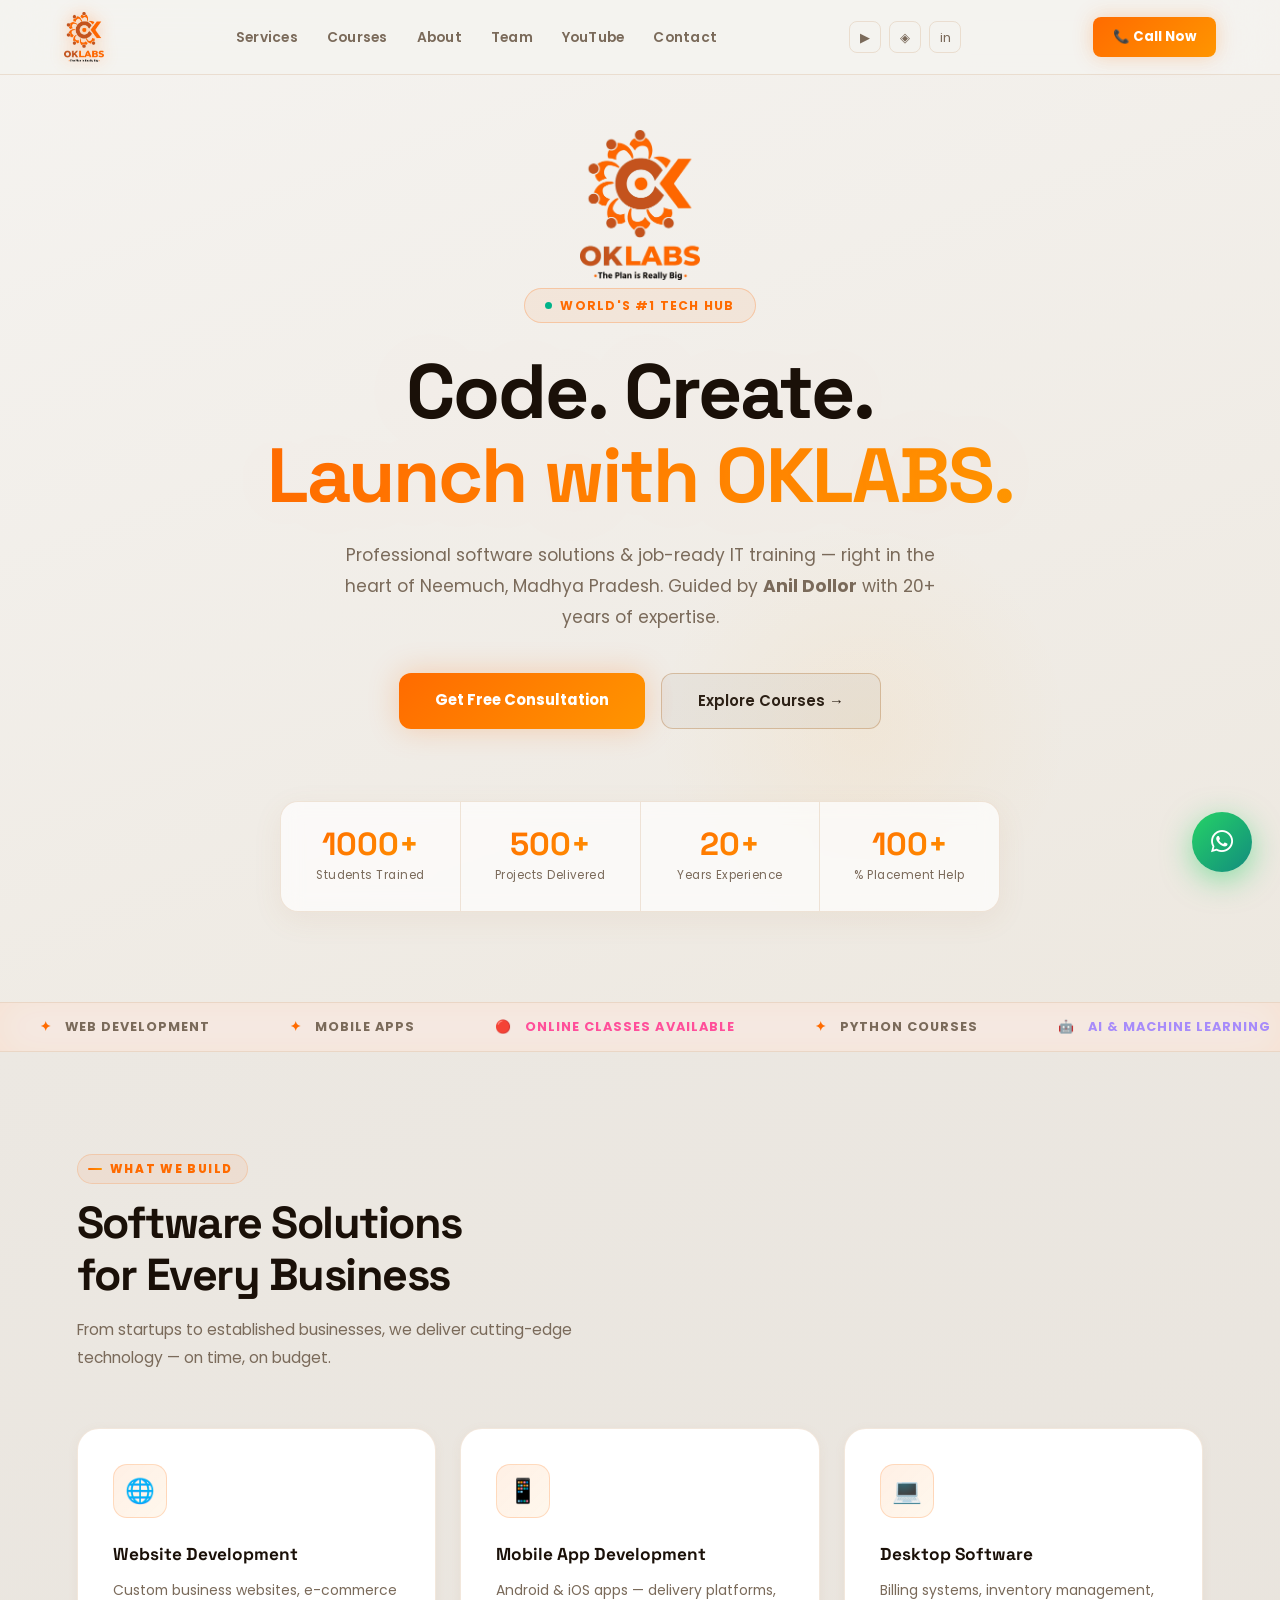
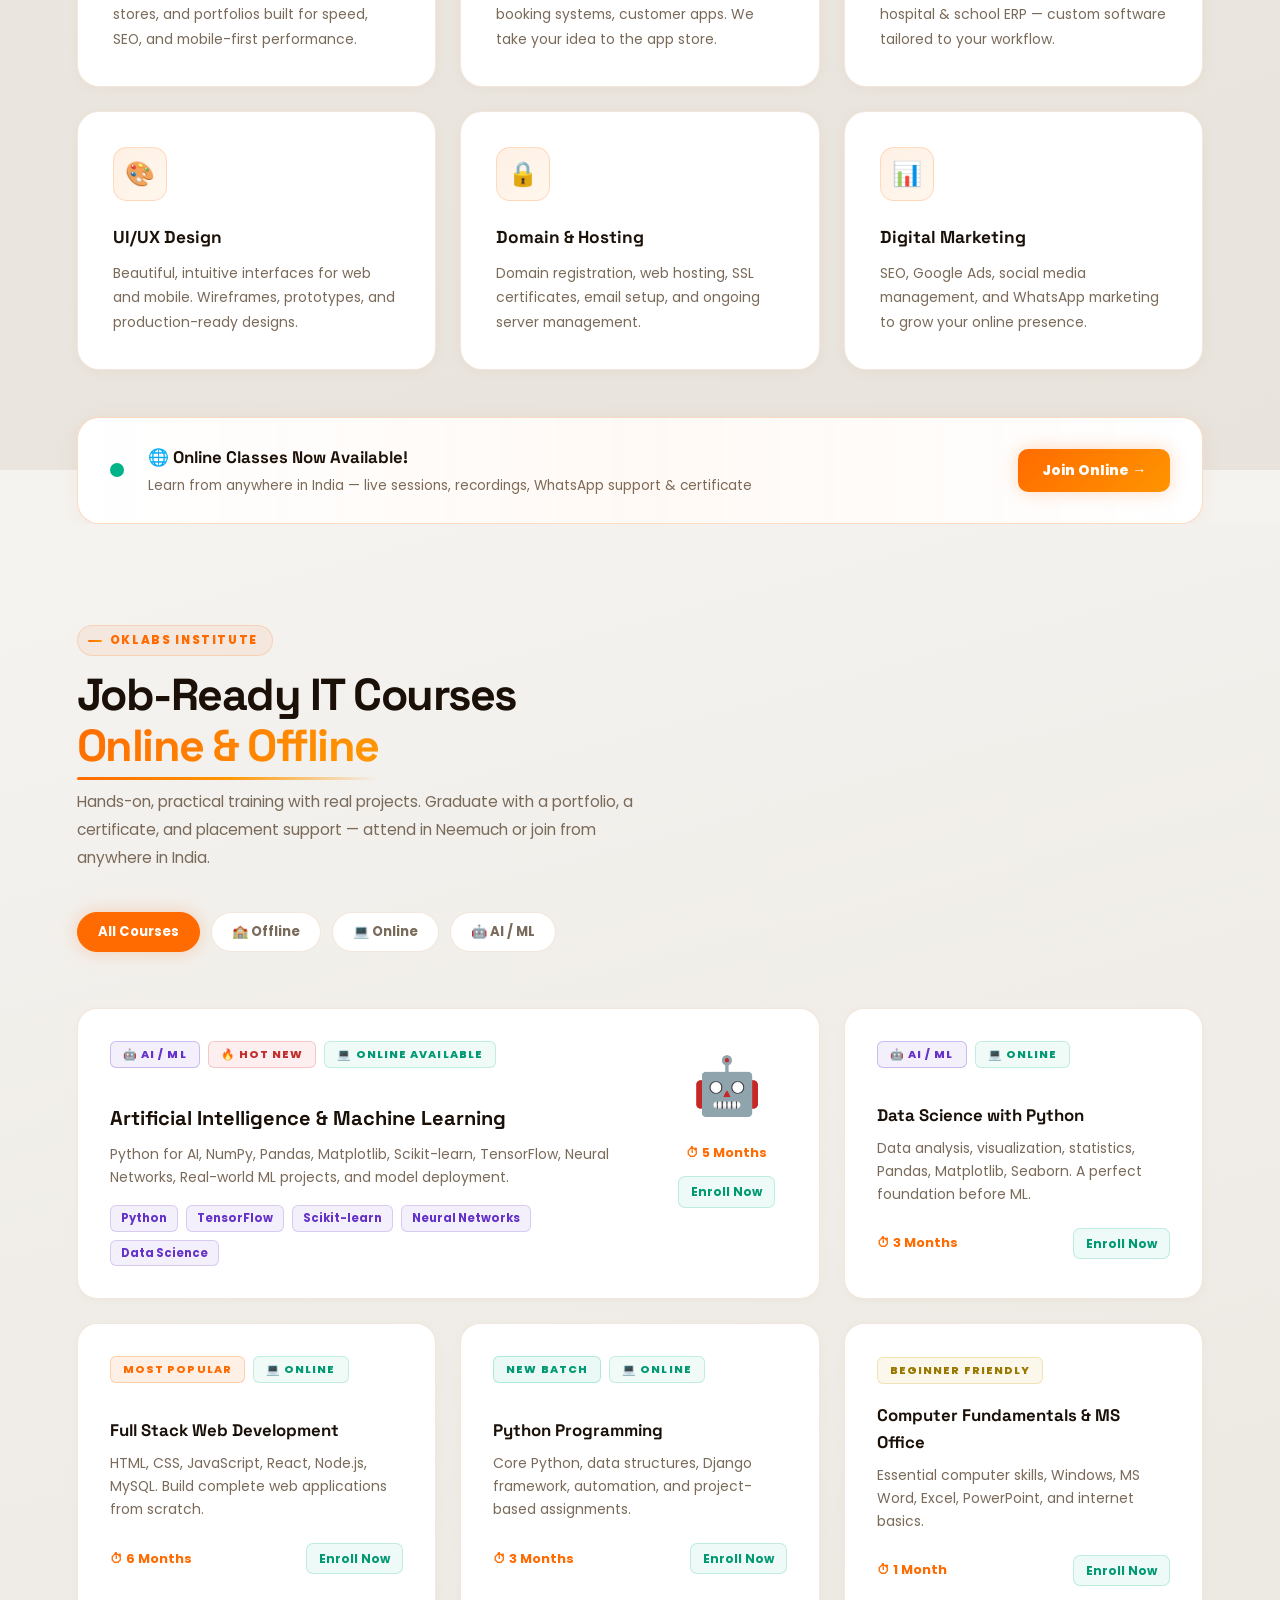
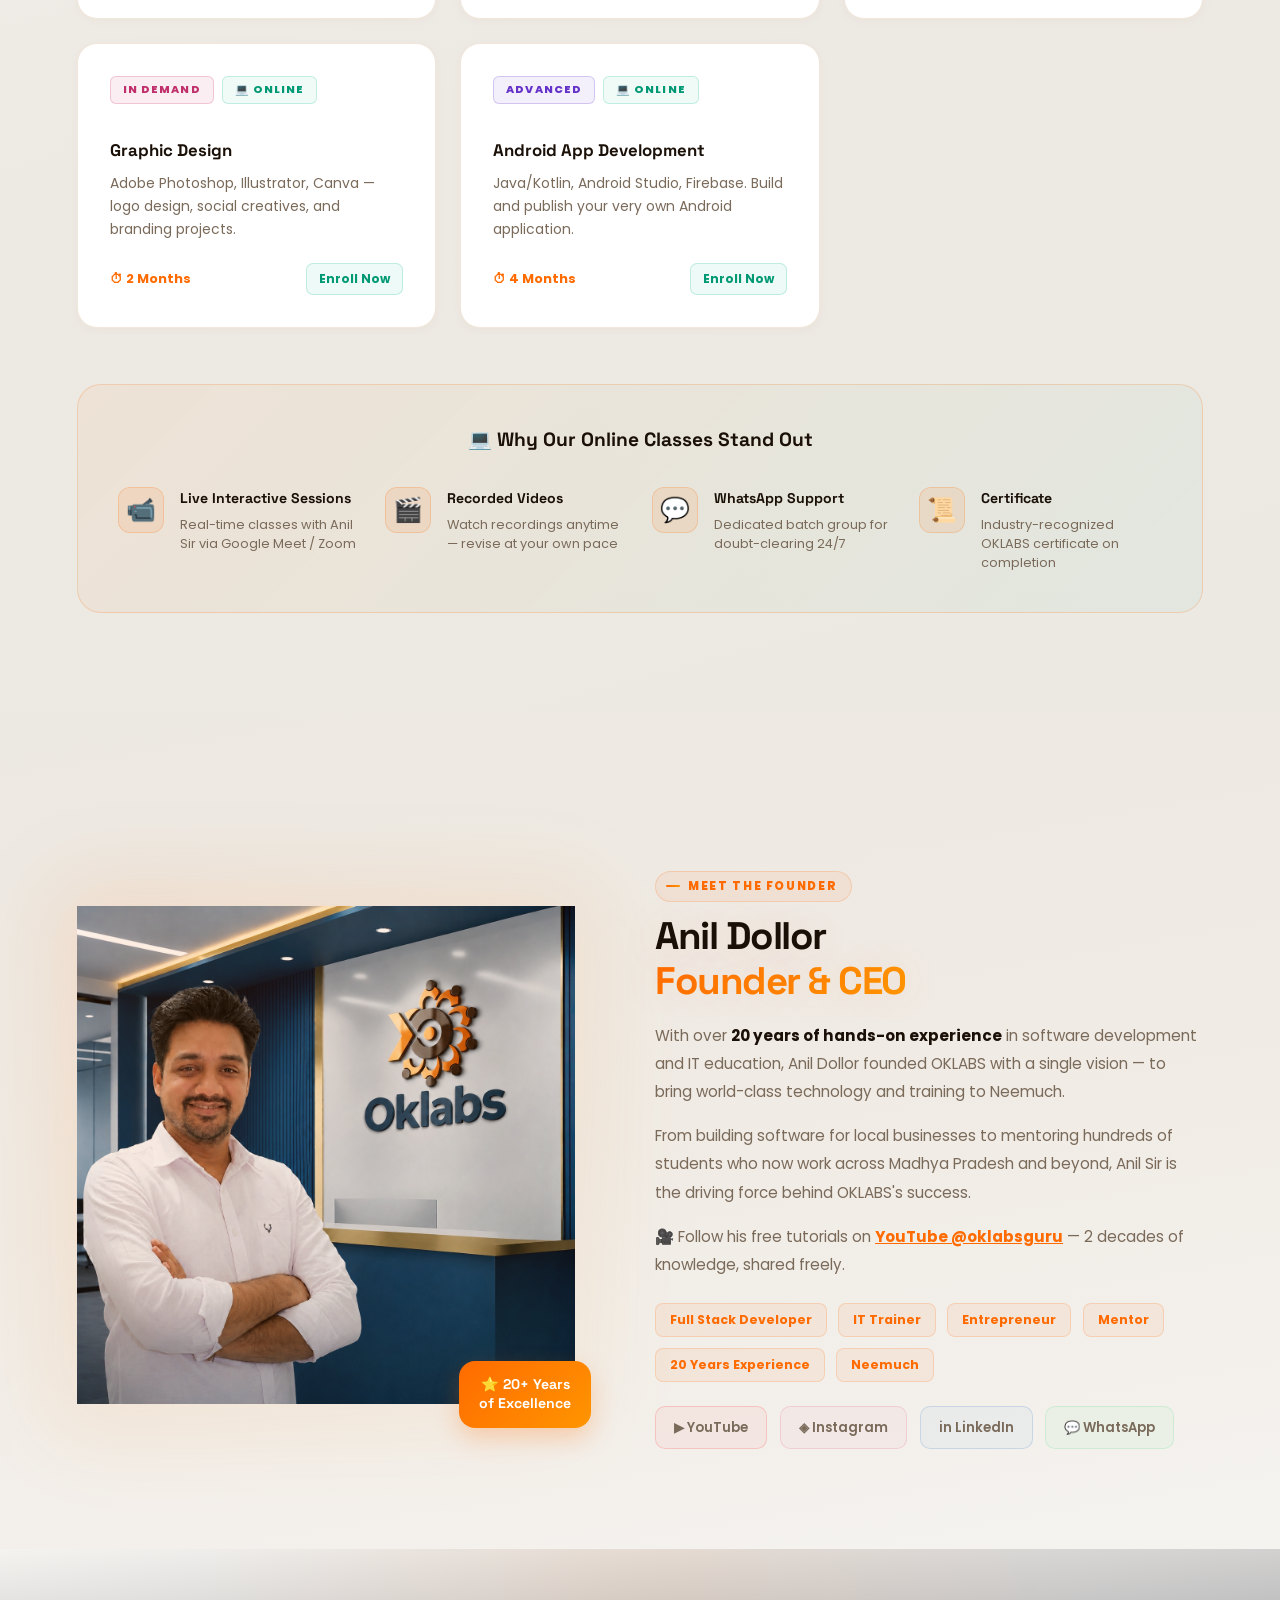
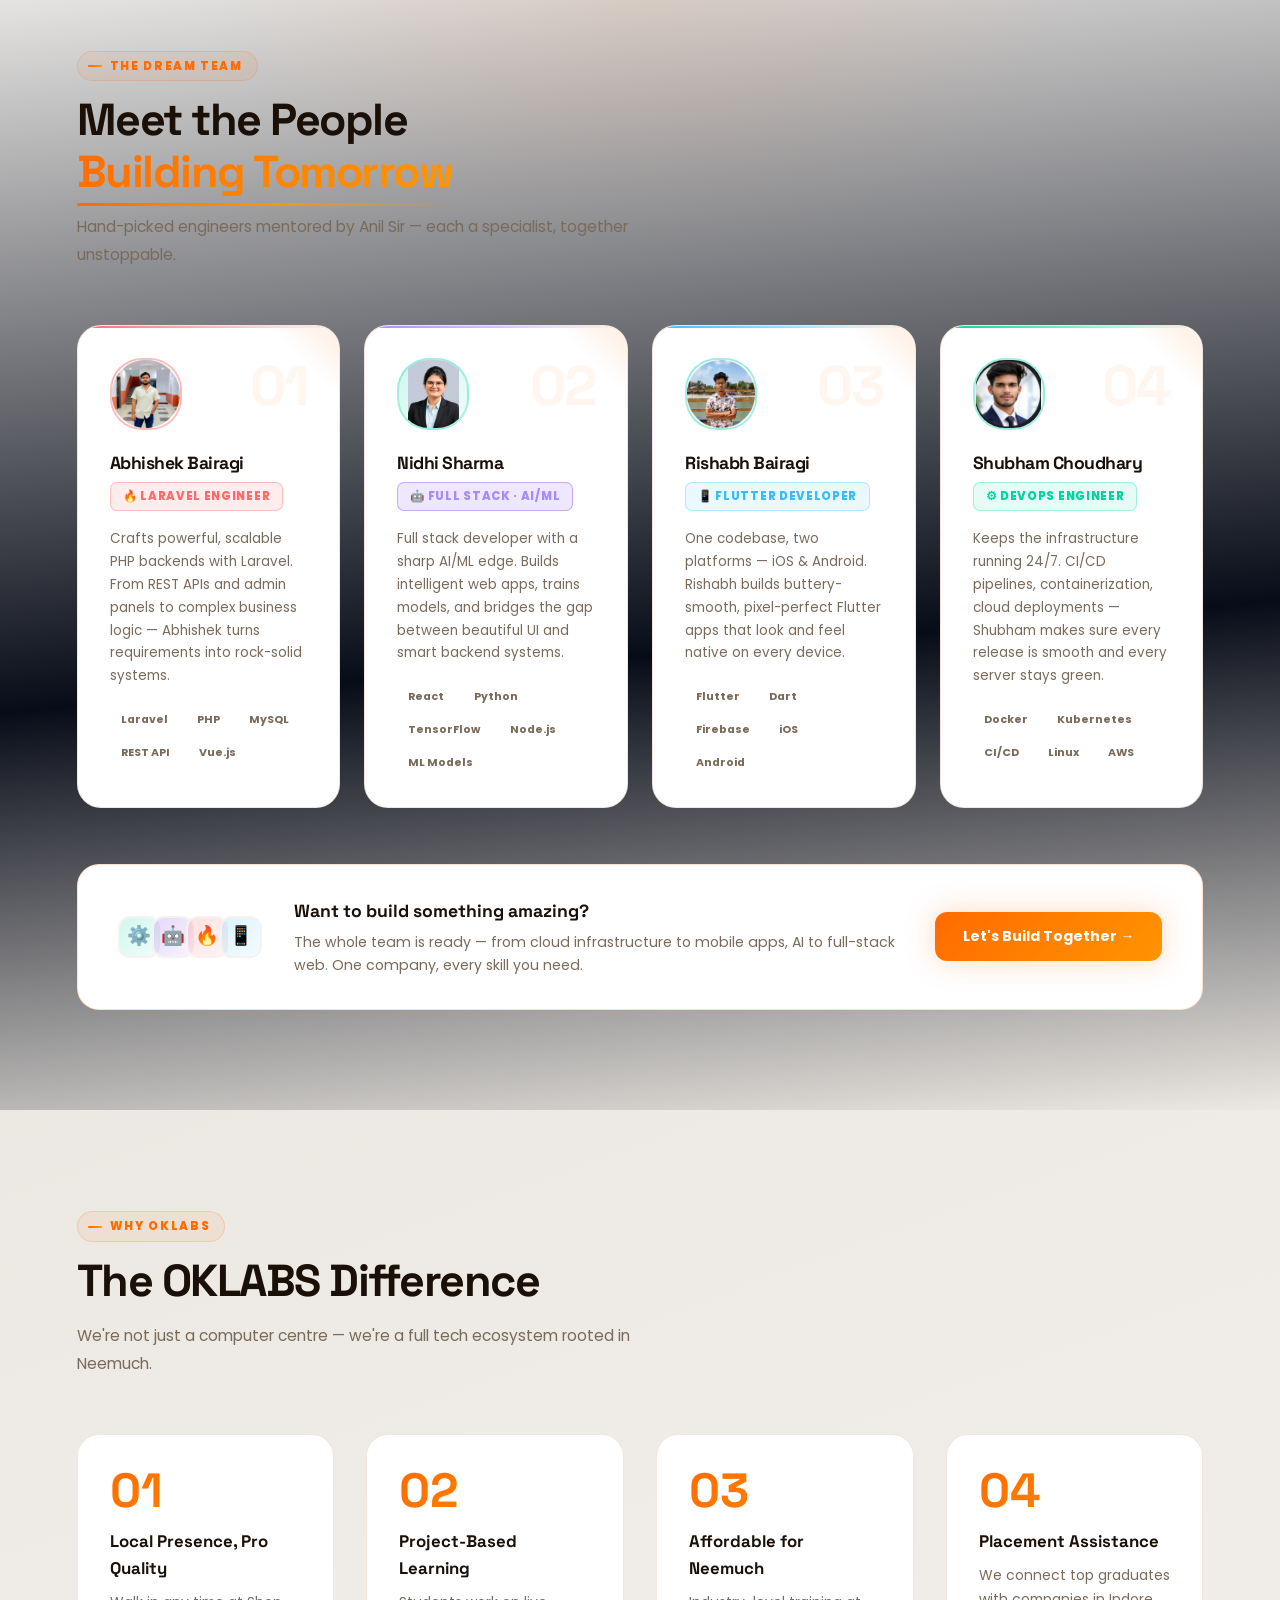
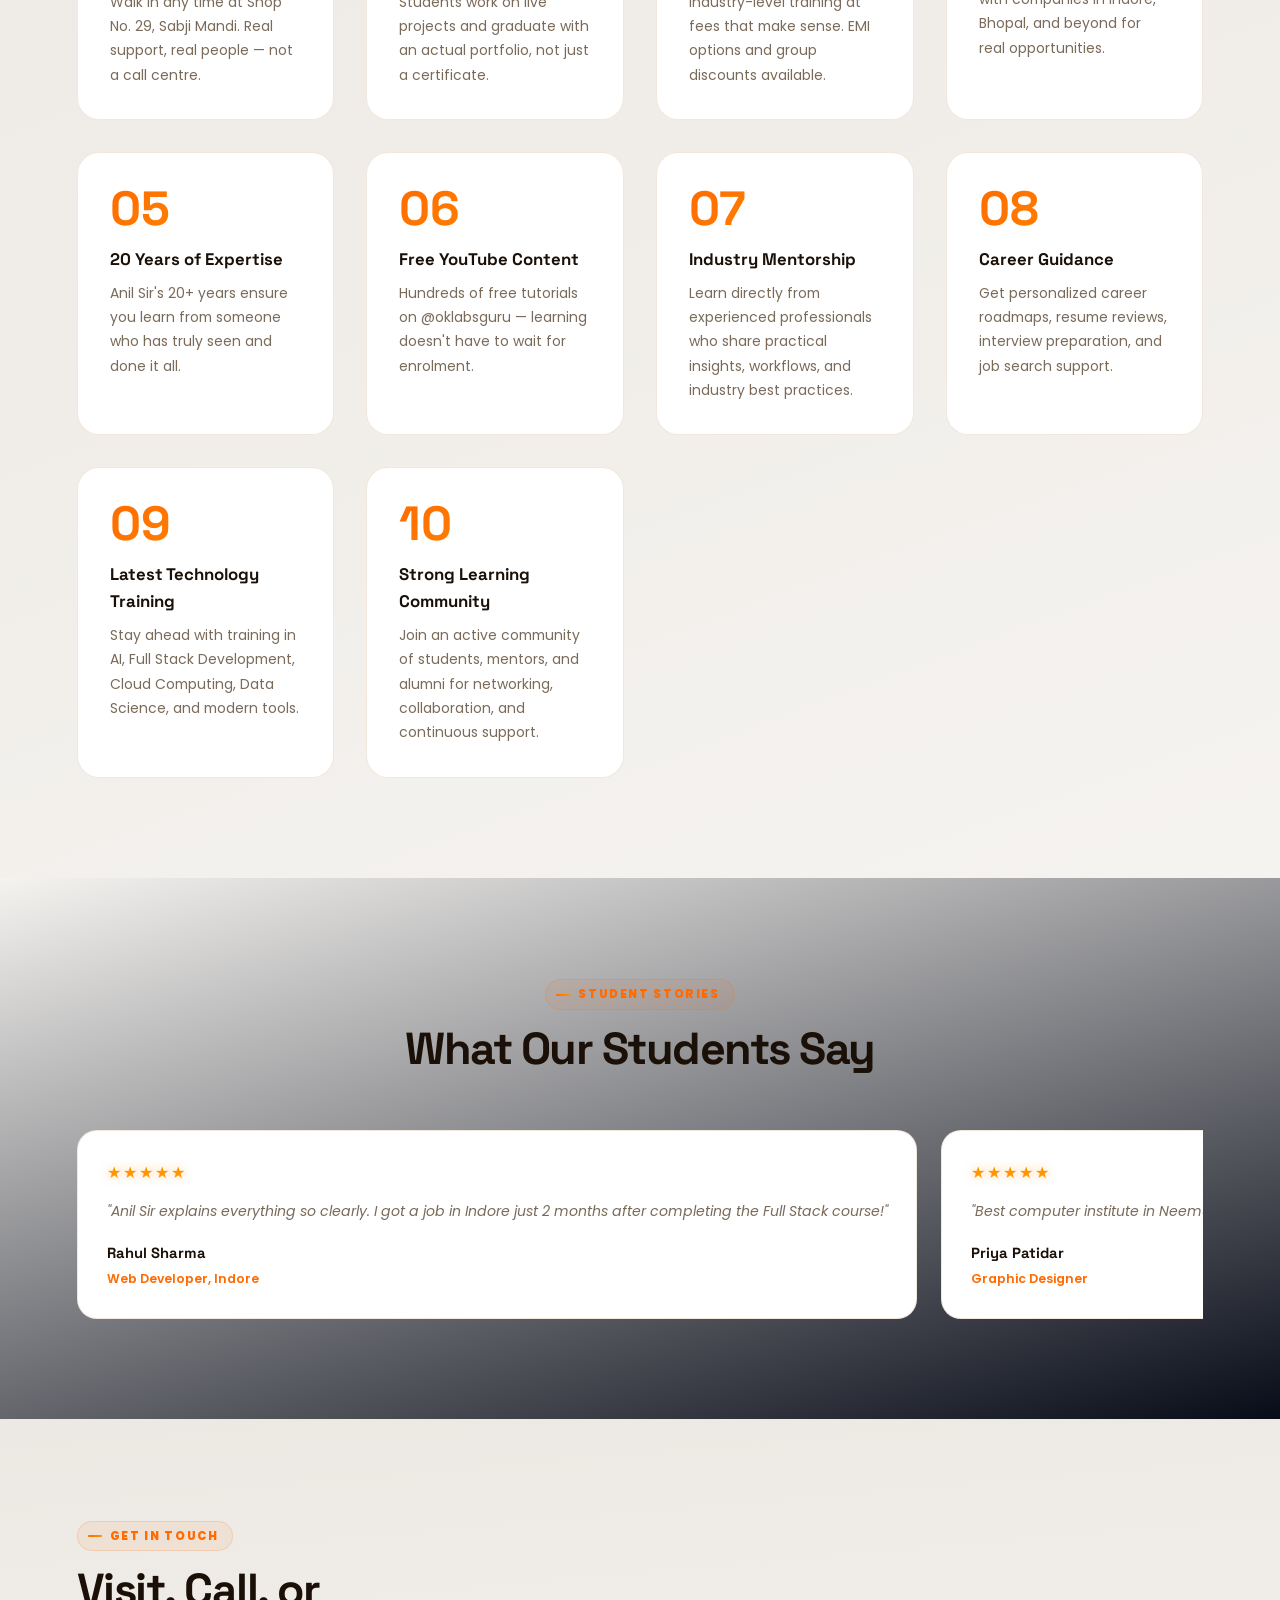
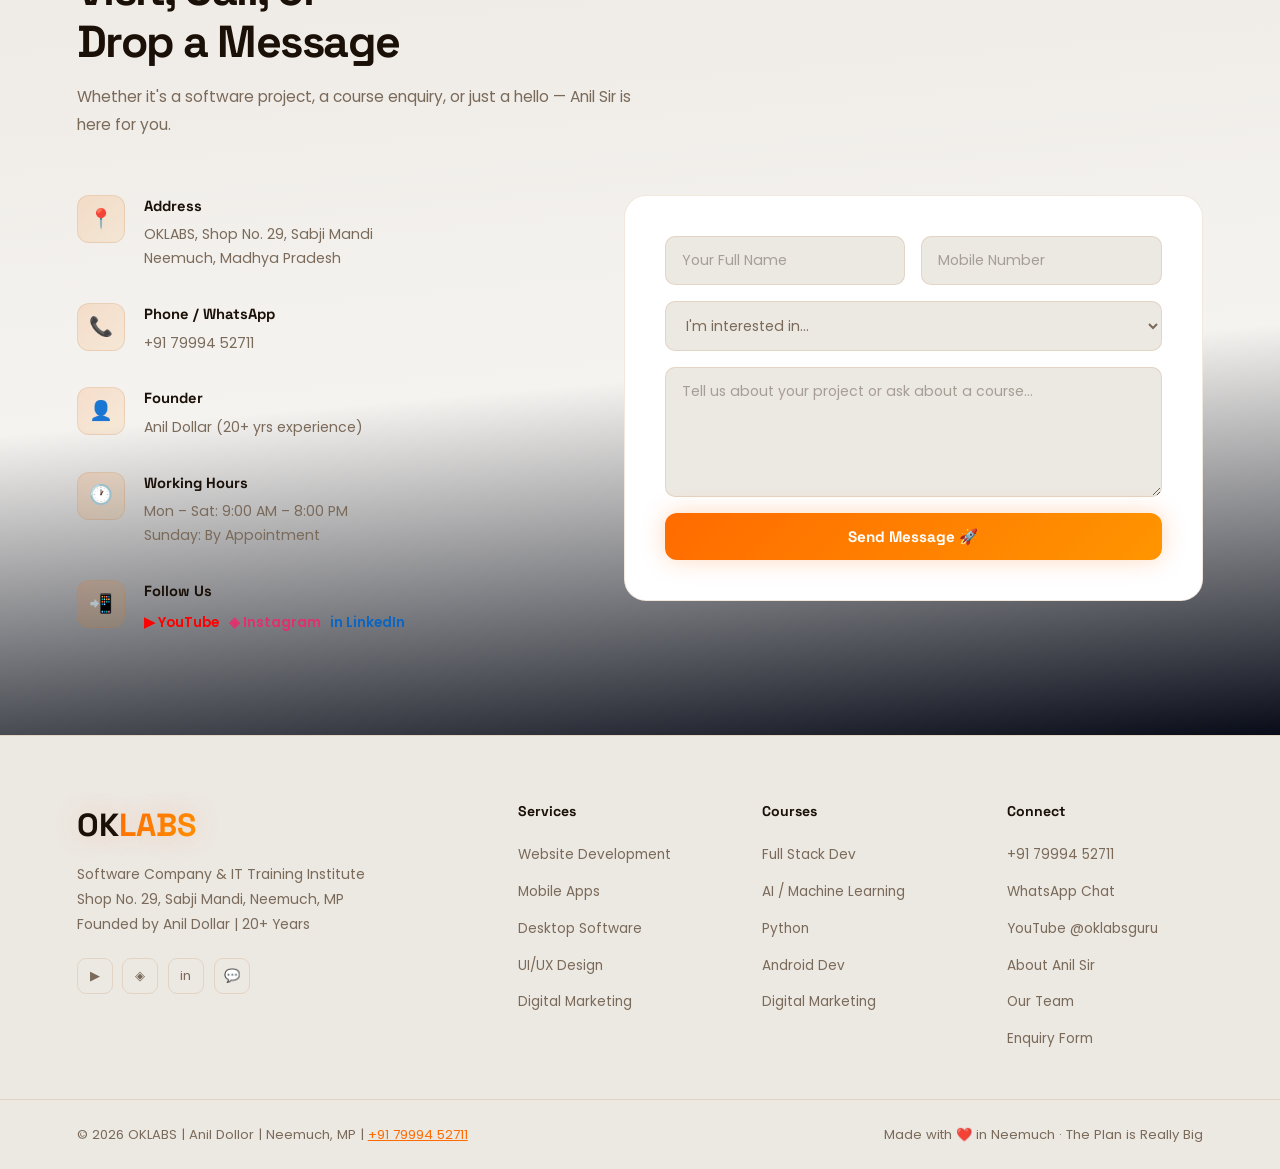
==== commit 34eb5ed8: "OKLABS FINAL COMMIT PUSHED" ====
--- a/index.html
+++ b/index.html
@@ -9,3960 +9,7 @@
     href="https://fonts.googleapis.com/css2?family=Poppins:wght@300;400;500;600;700;800;900&family=Space+Grotesk:wght@400;600;700;800&display=swap"
     rel="stylesheet" />
   <link rel="stylesheet" href="https://cdnjs.cloudflare.com/ajax/libs/font-awesome/6.5.2/css/all.min.css">
-  <style>
-    :root {
-      --bg: #05070e;
-      --bg2: #080c17;
-      --card: #0d1120;
-      --card2: #101526;
-      --orange: #ff6b00;
-      --orange2: #ff9500;
-      --brown: #3d1c00;
-      --brown2: #6b3300;
-      --accent: #ff6b00;
-      --accent2: #ff9500;
-      --green: #00d4a1;
-      --glow: rgba(255, 107, 0, 0.35);
-      --glow2: rgba(0, 212, 161, 0.25);
-      --border: rgba(255, 107, 0, 0.15);
-      --border2: rgba(255, 107, 0, 0.35);
-      --text: #e8ddd0;
-      --muted: #8a7f76;
-      --white: #ffffff;
-      --fd: 'Space Grotesk', sans-serif;
-      --fb: 'Poppins', sans-serif;
-    }
-
-    * {
-      margin: 0;
-      padding: 0;
-      box-sizing: border-box;
-    }
-
-    html {
-      scroll-behavior: smooth;
-    }
-
-    body {
-      background: var(--bg);
-      color: var(--text);
-      font-family: var(--fb);
-      overflow-x: hidden;
-      line-height: 1.6;
-    }
-
-    /* ── CURSOR GLOW ── */
-    .cursor-glow {
-      position: fixed;
-      width: 500px;
-      height: 500px;
-      border-radius: 50%;
-      background: radial-gradient(circle, rgba(255, 107, 0, 0.05) 0%, transparent 70%);
-      pointer-events: none;
-      z-index: 0;
-      transform: translate(-50%, -50%);
-      transition: all 0.08s ease;
-    }
-
-    #particles {
-      position: fixed;
-      top: 0;
-      left: 0;
-      width: 100%;
-      height: 100%;
-      z-index: 0;
-      pointer-events: none;
-    }
-
-    /* ── NAV ── */
-    nav {
-      position: fixed;
-      top: 0;
-      left: 0;
-      right: 0;
-      z-index: 200;
-      display: flex;
-      align-items: center;
-      justify-content: space-between;
-      padding: 12px 5vw;
-      background: rgba(5, 7, 14, 0.75);
-      backdrop-filter: blur(24px);
-      -webkit-backdrop-filter: blur(24px);
-      border-bottom: 1px solid var(--border);
-      transition: all .35s;
-    }
-
-    nav.scrolled {
-      background: rgba(5, 7, 14, 0.97);
-      box-shadow: 0 4px 40px rgba(0, 0, 0, .6);
-    }
-
-    .nav-logo-img {
-      height: 44px;
-      width: auto;
-      object-fit: contain;
-      transition: transform .3s;
-      filter: drop-shadow(0 0 8px rgba(255, 107, 0, 0.5));
-    }
-
-    .nav-logo-img:hover {
-      transform: scale(1.05);
-    }
-
-    .nav-logo {
-      text-decoration: none;
-      display: flex;
-      align-items: center;
-    }
-
-    .nav-links {
-      display: flex;
-      gap: 1.8rem;
-      list-style: none;
-    }
-
-    .nav-links a {
-      color: var(--muted);
-      text-decoration: none;
-      font-size: 0.86rem;
-      font-weight: 600;
-      letter-spacing: .02em;
-      transition: color .2s;
-      position: relative;
-    }
-
-    .nav-links a::after {
-      content: '';
-      position: absolute;
-      bottom: -4px;
-      left: 0;
-      width: 0;
-      height: 2px;
-      background: linear-gradient(90deg, var(--orange), var(--orange2));
-      border-radius: 2px;
-      transition: width .3s;
-    }
-
-    .nav-links a:hover {
-      color: var(--white);
-    }
-
-    .nav-links a:hover::after {
-      width: 100%;
-    }
-
-    .nav-socials {
-      display: flex;
-      gap: .5rem;
-      align-items: center;
-    }
-
-    .nav-social-btn {
-      width: 32px;
-      height: 32px;
-      border-radius: 8px;
-      border: 1px solid var(--border);
-      display: flex;
-      align-items: center;
-      justify-content: center;
-      text-decoration: none;
-      font-size: 0.82rem;
-      transition: all .2s;
-      color: var(--muted);
-    }
-
-    .nav-social-btn:hover {
-      border-color: var(--orange);
-      color: var(--orange);
-      background: rgba(255, 107, 0, 0.1);
-      transform: translateY(-2px);
-    }
-
-    .nav-social-btn.yt:hover {
-      border-color: #ff0000;
-      color: #ff0000;
-      background: rgba(255, 0, 0, 0.1);
-    }
-
-    .nav-social-btn.ig:hover {
-      border-color: #e1306c;
-      color: #e1306c;
-      background: rgba(225, 48, 108, 0.1);
-    }
-
-    .nav-social-btn.li:hover {
-      border-color: #0a66c2;
-      color: #0a66c2;
-      background: rgba(10, 102, 194, 0.1);
-    }
-
-    .nav-cta {
-      background: linear-gradient(135deg, var(--orange), var(--orange2));
-      color: #fff;
-      padding: 9px 20px;
-      border-radius: 8px;
-      text-decoration: none;
-      font-size: 0.83rem;
-      font-weight: 700;
-      transition: all .2s;
-      white-space: nowrap;
-      box-shadow: 0 0 20px var(--glow);
-    }
-
-    .nav-cta:hover {
-      transform: translateY(-2px);
-      box-shadow: 0 0 40px var(--glow);
-    }
-
-    /* ── HERO ── */
-    .hero {
-      min-height: 100vh;
-      display: flex;
-      align-items: center;
-      justify-content: center;
-      text-align: center;
-      padding: 130px 6vw 90px;
-      position: relative;
-      z-index: 1;
-      overflow: hidden;
-    }
-
-    .hero-glow1 {
-      position: absolute;
-      top: -80px;
-      left: 25%;
-      width: 700px;
-      height: 700px;
-      background: radial-gradient(circle, rgba(255, 107, 0, 0.13) 0%, rgba(255, 149, 0, 0.05) 40%, transparent 65%);
-      pointer-events: none;
-      animation: breathe 6s ease-in-out infinite;
-    }
-
-    .hero-glow2 {
-      position: absolute;
-      bottom: 50px;
-      right: 15%;
-      width: 450px;
-      height: 450px;
-      background: radial-gradient(circle, rgba(255, 149, 0, 0.08) 0%, transparent 65%);
-      pointer-events: none;
-      animation: breathe 6s ease-in-out infinite reverse;
-    }
-
-    @keyframes breathe {
-
-      0%,
-      100% {
-        transform: scale(1);
-        opacity: .7
-      }
-
-      50% {
-        transform: scale(1.1);
-        opacity: 1
-      }
-    }
-
-    .hero-inner {
-      position: relative;
-      z-index: 2;
-      max-width: 920px;
-      margin: 0 auto;
-    }
-
-    .hero-logo {
-      margin-bottom: 2rem;
-      animation: fadeInDown .8s ease both;
-    }
-
-    .hero-logo img {
-      height: 160px;
-      width: auto;
-      filter: drop-shadow(0 0 40px rgba(255, 107, 0, 0.5));
-      animation: logoPulse 3s ease-in-out infinite;
-    }
-
-    @keyframes logoPulse {
-
-      0%,
-      100% {
-        filter: drop-shadow(0 0 30px rgba(255, 107, 0, 0.5)) brightness(1.1)
-      }
-
-      50% {
-        filter: drop-shadow(0 0 70px rgba(255, 107, 0, 0.9)) brightness(1.2)
-      }
-    }
-
-    .hero-badge {
-      display: inline-flex;
-      align-items: center;
-      gap: 8px;
-      background: rgba(255, 107, 0, 0.08);
-      border: 1px solid rgba(255, 107, 0, 0.3);
-      padding: 7px 20px;
-      border-radius: 50px;
-      font-size: 0.76rem;
-      font-weight: 700;
-      color: var(--orange2);
-      letter-spacing: .1em;
-      text-transform: uppercase;
-      margin-bottom: 1.6rem;
-      animation: fadeInDown .7s .1s ease both;
-    }
-
-    .live-dot {
-      width: 7px;
-      height: 7px;
-      background: var(--green);
-      border-radius: 50%;
-      animation: pulse 2s infinite;
-      flex-shrink: 0;
-    }
-
-    @keyframes pulse {
-
-      0%,
-      100% {
-        opacity: 1;
-        box-shadow: 0 0 0 0 rgba(0, 212, 161, .7)
-      }
-
-      50% {
-        opacity: .6;
-        box-shadow: 0 0 0 8px rgba(0, 212, 161, 0)
-      }
-    }
-
-    h1 {
-      font-family: var(--fd);
-      font-size: clamp(2.6rem, 5.5vw, 5rem);
-      font-weight: 800;
-      line-height: 1.06;
-      letter-spacing: -2px;
-      color: var(--white);
-      margin-bottom: 1.4rem;
-      animation: fadeInUp .8s .15s ease both;
-      text-shadow: 0 0 80px rgba(255, 107, 0, 0.08);
-    }
-
-    .grad-text {
-      background: linear-gradient(135deg, var(--orange) 0%, var(--orange2) 50%, #ffd700 100%);
-      background-size: 200%;
-      -webkit-background-clip: text;
-      -webkit-text-fill-color: transparent;
-      animation: gradShift 4s ease infinite;
-    }
-
-    @keyframes gradShift {
-
-      0%,
-      100% {
-        background-position: 0%
-      }
-
-      50% {
-        background-position: 100%
-      }
-    }
-
-    .hero-sub {
-      font-size: 1.08rem;
-      color: var(--muted);
-      max-width: 600px;
-      margin: 0 auto 2.5rem;
-      line-height: 1.8;
-      animation: fadeInUp .8s .25s ease both;
-    }
-
-    .hero-btns {
-      display: flex;
-      gap: 1rem;
-      justify-content: center;
-      flex-wrap: wrap;
-      animation: fadeInUp .8s .35s ease both;
-    }
-
-    .btn-primary {
-      background: linear-gradient(135deg, var(--orange), var(--orange2));
-      color: #fff;
-      padding: 15px 36px;
-      border-radius: 12px;
-      text-decoration: none;
-      font-size: .93rem;
-      font-weight: 700;
-      box-shadow: 0 0 35px var(--glow);
-      transition: all .25s;
-      position: relative;
-      overflow: hidden;
-    }
-
-    .btn-primary::before {
-      content: '';
-      position: absolute;
-      top: -50%;
-      left: -50%;
-      width: 200%;
-      height: 200%;
-      background: linear-gradient(45deg, transparent, rgba(255, 255, 255, 0.12), transparent);
-      transform: rotate(45deg) translateX(-100%);
-      transition: transform .5s;
-    }
-
-    .btn-primary:hover::before {
-      transform: rotate(45deg) translateX(100%);
-    }
-
-    .btn-primary:hover {
-      transform: translateY(-3px);
-      box-shadow: 0 0 60px var(--glow);
-    }
-
-    .btn-outline {
-      background: rgba(255, 255, 255, 0.04);
-      color: var(--text);
-      border: 1px solid var(--border2);
-      padding: 15px 36px;
-      border-radius: 12px;
-      text-decoration: none;
-      font-size: .93rem;
-      font-weight: 600;
-      transition: all .25s;
-      backdrop-filter: blur(4px);
-    }
-
-    .btn-outline:hover {
-      border-color: var(--orange);
-      color: var(--white);
-      background: rgba(255, 107, 0, 0.08);
-      transform: translateY(-3px);
-    }
-
-    .hero-stats {
-      display: flex;
-      gap: 0;
-      margin-top: 4.5rem;
-      border: 1px solid var(--border);
-      border-radius: 18px;
-      overflow: hidden;
-      background: rgba(255, 255, 255, 0.02);
-      backdrop-filter: blur(10px);
-      max-width: 720px;
-      margin-left: auto;
-      margin-right: auto;
-      animation: fadeInUp .8s .45s ease both;
-    }
-
-    .stat {
-      flex: 1;
-      padding: 1.6rem 1rem;
-      text-align: center;
-      border-right: 1px solid var(--border);
-      transition: background .2s;
-    }
-
-    .stat:last-child {
-      border-right: none;
-    }
-
-    .stat:hover {
-      background: rgba(255, 107, 0, 0.06);
-    }
-
-    .stat-num {
-      font-family: var(--fd);
-      font-size: 2rem;
-      font-weight: 800;
-      background: linear-gradient(135deg, var(--orange), var(--orange2));
-      -webkit-background-clip: text;
-      -webkit-text-fill-color: transparent;
-      line-height: 1;
-    }
-
-    .stat-label {
-      font-size: 0.73rem;
-      color: var(--muted);
-      letter-spacing: .04em;
-      margin-top: .4rem;
-    }
-
-    /* ── TICKER ── */
-    .ticker-wrap {
-      background: rgba(255, 107, 0, 0.06);
-      border-top: 1px solid var(--border);
-      border-bottom: 1px solid var(--border);
-      padding: 14px 0;
-      overflow: hidden;
-      position: relative;
-      z-index: 2;
-    }
-
-    .ticker-track {
-      display: flex;
-      gap: 0;
-      white-space: nowrap;
-      animation: ticker 22s linear infinite;
-    }
-
-    .ticker-item {
-      padding: 0 2.5rem;
-      font-size: .8rem;
-      font-weight: 700;
-      color: var(--muted);
-      text-transform: uppercase;
-      letter-spacing: .08em;
-      display: flex;
-      align-items: center;
-      gap: .8rem;
-    }
-
-    .ticker-item span {
-      color: var(--orange);
-    }
-
-    @keyframes ticker {
-      0% {
-        transform: translateX(0)
-      }
-
-      100% {
-        transform: translateX(-50%)
-      }
-    }
-
-    /* ── SECTIONS SHARED ── */
-    section {
-      padding: 100px 6vw;
-      position: relative;
-      z-index: 1;
-    }
-
-    .section-eyebrow {
-      display: inline-flex;
-      align-items: center;
-      gap: 8px;
-      font-size: 0.73rem;
-      font-weight: 800;
-      letter-spacing: .14em;
-      text-transform: uppercase;
-      color: var(--orange);
-      margin-bottom: .8rem;
-      background: rgba(255, 107, 0, 0.08);
-      border: 1px solid rgba(255, 107, 0, 0.2);
-      padding: 5px 14px 5px 10px;
-      border-radius: 50px;
-    }
-
-    .section-eyebrow::before {
-      content: '';
-      width: 14px;
-      height: 2px;
-      background: linear-gradient(90deg, var(--orange), var(--orange2));
-      border-radius: 2px;
-    }
-
-    .section-title {
-      font-family: var(--fd);
-      font-size: clamp(1.9rem, 3.5vw, 2.9rem);
-      font-weight: 800;
-      color: var(--white);
-      letter-spacing: -1.5px;
-      margin-bottom: 1rem;
-      line-height: 1.15;
-    }
-
-    .section-title .grad-text {
-      position: relative;
-    }
-
-    .section-title .grad-text::after {
-      content: '';
-      position: absolute;
-      bottom: -6px;
-      left: 0;
-      width: 100%;
-      height: 3px;
-      background: linear-gradient(90deg, var(--orange), var(--orange2), transparent);
-      border-radius: 2px;
-      animation: underlineGrow .8s ease both;
-    }
-
-    @keyframes underlineGrow {
-      from {
-        width: 0
-      }
-
-      to {
-        width: 100%
-      }
-    }
-
-    .section-sub {
-      color: var(--muted);
-      max-width: 560px;
-      font-size: 0.97rem;
-      line-height: 1.8;
-    }
-
-    /* Reveal */
-    .reveal {
-      opacity: 0;
-      transform: translateY(32px);
-      transition: opacity .7s ease, transform .7s ease;
-    }
-
-    .reveal.visible {
-      opacity: 1;
-      transform: none;
-    }
-
-    .reveal-left {
-      opacity: 0;
-      transform: translateX(-36px);
-      transition: opacity .7s ease, transform .7s ease;
-    }
-
-    .reveal-left.visible {
-      opacity: 1;
-      transform: none;
-    }
-
-    .reveal-right {
-      opacity: 0;
-      transform: translateX(36px);
-      transition: opacity .7s ease, transform .7s ease;
-    }
-
-    .reveal-right.visible {
-      opacity: 1;
-      transform: none;
-    }
-
-    .reveal-scale {
-      opacity: 0;
-      transform: scale(.92);
-      transition: opacity .7s ease, transform .7s ease;
-    }
-
-    .reveal-scale.visible {
-      opacity: 1;
-      transform: scale(1);
-    }
-
-    /* ── SERVICES ── */
-    #services {
-      background: linear-gradient(160deg, var(--bg2) 0%, #0a0c18 100%);
-    }
-
-    .services-grid {
-      display: grid;
-      grid-template-columns: repeat(auto-fit, minmax(290px, 1fr));
-      gap: 1.5rem;
-      margin-top: 3.5rem;
-    }
-
-    .service-card {
-      background: var(--card);
-      border: 1px solid var(--border);
-      border-radius: 22px;
-      padding: 2.2rem;
-      transition: all .35s;
-      position: relative;
-      overflow: hidden;
-      cursor: default;
-    }
-
-    .service-card::before {
-      content: '';
-      position: absolute;
-      top: 0;
-      left: 0;
-      right: 0;
-      height: 3px;
-      background: linear-gradient(90deg, var(--orange), var(--orange2), #ffd700);
-      transform: scaleX(0);
-      transform-origin: left;
-      transition: transform .4s;
-    }
-
-    .service-card::after {
-      content: '';
-      position: absolute;
-      inset: 0;
-      background: radial-gradient(circle at var(--mx, 50%) var(--my, 50%), rgba(255, 107, 0, .08) 0%, transparent 60%);
-      opacity: 0;
-      transition: opacity .3s;
-    }
-
-    .service-card:hover::before {
-      transform: scaleX(1);
-    }
-
-    .service-card:hover::after {
-      opacity: 1;
-    }
-
-    .service-card:hover {
-      transform: translateY(-7px);
-      border-color: var(--border2);
-      box-shadow: 0 24px 70px rgba(0, 0, 0, .6);
-    }
-
-    .s-icon {
-      width: 54px;
-      height: 54px;
-      border-radius: 14px;
-      background: linear-gradient(135deg, rgba(255, 107, 0, .15), rgba(255, 149, 0, .1));
-      border: 1px solid rgba(255, 107, 0, .25);
-      display: flex;
-      align-items: center;
-      justify-content: center;
-      font-size: 1.5rem;
-      margin-bottom: 1.4rem;
-      transition: transform .3s;
-    }
-
-    .service-card:hover .s-icon {
-      transform: scale(1.12) rotate(-5deg);
-    }
-
-    .service-card h3 {
-      font-family: var(--fd);
-      font-size: 1.08rem;
-      font-weight: 700;
-      color: var(--white);
-      margin-bottom: .6rem;
-    }
-
-    .service-card p {
-      font-size: .87rem;
-      color: var(--muted);
-      line-height: 1.75;
-    }
-
-    /* ── ABOUT / OWNER ── */
-    #about {
-      background: linear-gradient(170deg, var(--bg2) 0%, #08101a 50%, var(--bg) 100%);
-    }
-
-    .about-inner {
-      display: grid;
-      grid-template-columns: 1fr 1.1fr;
-      gap: 5rem;
-      align-items: center;
-      margin-top: 3.5rem;
-    }
-
-    .about-img-wrap {
-      position: relative;
-    }
-
-    .about-img-bg {
-      position: absolute;
-      inset: -25px;
-      background: linear-gradient(135deg, rgba(255, 107, 0, .18), rgba(255, 149, 0, .08));
-      border-radius: 36px;
-      filter: blur(40px);
-      animation: breathe 5s ease-in-out infinite;
-    }
-
-    .about-img-frame {
-      position: relative;
-      z-index: 1;
-      border-radius: 28px;
-      overflow: hidden;
-      border: 2px solid var(--border2);
-      aspect-ratio: 4/5;
-      box-shadow: 0 30px 80px rgba(0, 0, 0, .6);
-    }
-
-    .owner-avatar {
-      width: 100%;
-      height: 100%;
-      object-fit: cover;
-      object-position: top center;
-      transition: transform .5s;
-    }
-
-    .about-img-frame:hover .owner-avatar {
-      transform: scale(1.04);
-    }
-
-    .about-img-badge {
-      position: absolute;
-      bottom: -16px;
-      right: -16px;
-      z-index: 2;
-      background: linear-gradient(135deg, var(--orange), var(--orange2));
-      color: #fff;
-      padding: 14px 20px;
-      border-radius: 16px;
-      font-family: var(--fd);
-      font-weight: 800;
-      font-size: .88rem;
-      text-align: center;
-      box-shadow: 0 10px 30px var(--glow);
-      line-height: 1.4;
-      animation: float 4s ease-in-out infinite;
-    }
-
-    @keyframes float {
-
-      0%,
-      100% {
-        transform: translateY(0)
-      }
-
-      50% {
-        transform: translateY(-10px)
-      }
-    }
-
-    .exp-badge {
-      position: absolute;
-      top: -16px;
-      left: -16px;
-      z-index: 2;
-      background: var(--card);
-      border: 2px solid var(--border2);
-      color: var(--white);
-      padding: 12px 16px;
-      border-radius: 14px;
-      font-family: var(--fd);
-      font-weight: 700;
-      font-size: .82rem;
-      text-align: center;
-      box-shadow: 0 8px 24px rgba(0, 0, 0, .5);
-      line-height: 1.4;
-    }
-
-    .exp-badge .num {
-      font-size: 1.5rem;
-      font-weight: 900;
-      color: var(--orange);
-      display: block;
-    }
-
-    .about-content h2 {
-      font-family: var(--fd);
-      font-size: clamp(1.8rem, 3vw, 2.6rem);
-      font-weight: 800;
-      color: var(--white);
-      letter-spacing: -1.5px;
-      margin-bottom: 1.2rem;
-      line-height: 1.15;
-    }
-
-    .about-content p {
-      font-size: .95rem;
-      color: var(--muted);
-      line-height: 1.85;
-      margin-bottom: 1rem;
-    }
-
-    .about-tags {
-      display: flex;
-      flex-wrap: wrap;
-      gap: .7rem;
-      margin: 1.5rem 0;
-    }
-
-    .atag {
-      padding: 6px 14px;
-      border-radius: 8px;
-      font-size: .78rem;
-      font-weight: 700;
-      background: rgba(255, 107, 0, .08);
-      border: 1px solid rgba(255, 107, 0, .2);
-      color: var(--orange2);
-    }
-
-    .about-socials {
-      display: flex;
-      gap: .8rem;
-      flex-wrap: wrap;
-      margin-top: 1.5rem;
-    }
-
-    .social-pill {
-      display: inline-flex;
-      align-items: center;
-      gap: 8px;
-      padding: 10px 18px;
-      border-radius: 10px;
-      border: 1px solid var(--border);
-      font-size: .82rem;
-      font-weight: 600;
-      text-decoration: none;
-      transition: all .25s;
-      color: var(--muted);
-    }
-
-    .social-pill:hover {
-      transform: translateY(-3px);
-    }
-
-    .social-pill.yt {
-      background: rgba(255, 0, 0, .06);
-      border-color: rgba(255, 0, 0, .2);
-    }
-
-    .social-pill.yt:hover {
-      background: rgba(255, 0, 0, .14);
-      border-color: #ff0000;
-      color: #ff0000;
-    }
-
-    .social-pill.ig {
-      background: rgba(225, 48, 108, .06);
-      border-color: rgba(225, 48, 108, .2);
-    }
-
-    .social-pill.ig:hover {
-      background: rgba(225, 48, 108, .14);
-      border-color: #e1306c;
-      color: #e1306c;
-    }
-
-    .social-pill.li {
-      background: rgba(10, 102, 194, .06);
-      border-color: rgba(10, 102, 194, .2);
-    }
-
-    .social-pill.li:hover {
-      background: rgba(10, 102, 194, .14);
-      border-color: #0a66c2;
-      color: #0a66c2;
-    }
-
-    .social-pill.wa {
-      background: rgba(37, 211, 102, .06);
-      border-color: rgba(37, 211, 102, .2);
-    }
-
-    .social-pill.wa:hover {
-      background: rgba(37, 211, 102, .14);
-      border-color: #25d366;
-      color: #25d366;
-    }
-
-    /* ── COURSES ── */
-    #institute {
-      background: linear-gradient(165deg, var(--bg) 0%, #090c15 60%, var(--bg2) 100%);
-    }
-
-    .courses-grid {
-      display: grid;
-      grid-template-columns: repeat(auto-fit, minmax(270px, 1fr));
-      gap: 1.5rem;
-      margin-top: 3.5rem;
-    }
-
-    .course-card {
-      background: var(--card2);
-      border: 1px solid var(--border);
-      border-radius: 20px;
-      padding: 2rem;
-      transition: all .3s;
-      position: relative;
-      overflow: hidden;
-    }
-
-    .course-card::before {
-      content: '';
-      position: absolute;
-      bottom: 0;
-      left: 0;
-      right: 0;
-      height: 3px;
-      background: linear-gradient(90deg, var(--orange), var(--orange2));
-      transform: scaleX(0);
-      transform-origin: left;
-      transition: transform .4s;
-    }
-
-    .course-card:hover::before {
-      transform: scaleX(1);
-    }
-
-    .course-card:hover {
-      transform: translateY(-6px);
-      box-shadow: 0 24px 70px rgba(0, 0, 0, .5);
-      border-color: var(--border2);
-    }
-
-    .course-tag {
-      display: inline-block;
-      font-size: .68rem;
-      font-weight: 800;
-      letter-spacing: .1em;
-      text-transform: uppercase;
-      padding: 4px 12px;
-      border-radius: 6px;
-      margin-bottom: 1.1rem;
-    }
-
-    .tag-pop {
-      background: rgba(255, 107, 0, .12);
-      border: 1px solid rgba(255, 107, 0, .3);
-      color: var(--orange2);
-    }
-
-    .tag-new {
-      background: rgba(0, 212, 161, .1);
-      border: 1px solid rgba(0, 212, 161, .3);
-      color: var(--green);
-    }
-
-    .tag-beg {
-      background: rgba(255, 210, 0, .08);
-      border: 1px solid rgba(255, 210, 0, .25);
-      color: #ffd200;
-    }
-
-    .tag-dem {
-      background: rgba(255, 79, 154, .1);
-      border: 1px solid rgba(255, 79, 154, .3);
-      color: #ff4f9a;
-    }
-
-    .tag-adv {
-      background: rgba(124, 58, 237, .12);
-      border: 1px solid rgba(124, 58, 237, .3);
-      color: #a78bfa;
-    }
-
-    .tag-trn {
-      background: rgba(0, 212, 161, .1);
-      border: 1px solid rgba(0, 212, 161, .3);
-      color: var(--green);
-    }
-
-    .tag-ai {
-      background: rgba(124, 58, 237, .12);
-      border: 1px solid rgba(124, 58, 237, .35);
-      color: #a78bfa;
-    }
-
-    .tag-hot {
-      background: rgba(255, 79, 79, .1);
-      border: 1px solid rgba(255, 79, 79, .3);
-      color: #ff6b6b;
-    }
-
-    .tag-online {
-      background: rgba(0, 212, 161, .08);
-      border: 1px solid rgba(0, 212, 161, .25);
-      color: var(--green);
-    }
-
-    .course-card h3 {
-      font-family: var(--fd);
-      font-size: 1.05rem;
-      font-weight: 700;
-      color: var(--white);
-      margin-bottom: .5rem;
-    }
-
-    .course-card p {
-      font-size: .87rem;
-      color: var(--muted);
-      line-height: 1.65;
-    }
-
-    .course-foot {
-      display: flex;
-      align-items: center;
-      justify-content: space-between;
-      margin-top: 1.4rem;
-    }
-
-    .course-dur {
-      font-size: .8rem;
-      color: var(--orange);
-      font-weight: 700;
-      display: flex;
-      align-items: center;
-      gap: 5px;
-    }
-
-    .course-enroll {
-      font-size: .75rem;
-      font-weight: 700;
-      color: var(--green);
-      background: rgba(0, 212, 161, .08);
-      border: 1px solid rgba(0, 212, 161, .2);
-      padding: 5px 12px;
-      border-radius: 7px;
-      cursor: pointer;
-      transition: all .2s;
-      text-decoration: none;
-    }
-
-    .course-enroll:hover {
-      background: rgba(0, 212, 161, .18);
-      transform: scale(1.05);
-    }
-
-    .skill-chip {
-      background: rgba(124, 58, 237, .12);
-      border: 1px solid rgba(124, 58, 237, .25);
-      color: #a78bfa;
-      padding: 3px 10px;
-      border-radius: 6px;
-      font-size: .72rem;
-      font-weight: 700;
-    }
-
-    #coursesGrid .course-card.hidden {
-      display: none;
-    }
-
-    /* ── COURSE TABS ── */
-    .course-tabs {
-      display: flex;
-      gap: .7rem;
-      flex-wrap: wrap;
-      margin-top: 2.5rem;
-      margin-bottom: .5rem;
-    }
-
-    .ctab {
-      padding: 9px 20px;
-      border-radius: 50px;
-      font-size: .82rem;
-      font-weight: 700;
-      border: 1px solid var(--border);
-      background: transparent;
-      color: var(--muted);
-      cursor: pointer;
-      transition: all .2s;
-      font-family: var(--fb);
-    }
-
-    .ctab:hover {
-      border-color: var(--border2);
-      color: var(--white);
-    }
-
-    .ctab.active {
-      background: var(--orange);
-      border-color: var(--orange);
-      color: #fff;
-      box-shadow: 0 0 20px var(--glow);
-    }
-
-    /* ── ONLINE BANNER ── */
-    .online-banner-wrap {
-      padding: 0 6vw;
-      position: relative;
-      z-index: 1;
-      margin-top: -10px;
-    }
-
-    .online-banner {
-      background: linear-gradient(135deg, rgba(255, 107, 0, .08), rgba(0, 212, 161, .06));
-      border: 1px solid rgba(255, 107, 0, .3);
-      border-radius: 22px;
-      padding: 1.6rem 2rem;
-      display: flex;
-      align-items: center;
-      gap: 1.5rem;
-      flex-wrap: wrap;
-      position: relative;
-      overflow: hidden;
-    }
-
-    .online-banner::before {
-      content: '';
-      position: absolute;
-      inset: 0;
-      background: linear-gradient(90deg, transparent, rgba(255, 107, 0, .05), transparent);
-      animation: shimmer 3s ease-in-out infinite;
-    }
-
-    @keyframes shimmer {
-      0% {
-        transform: translateX(-100%)
-      }
-
-      100% {
-        transform: translateX(100%)
-      }
-    }
-
-    .ob-pulse {
-      width: 14px;
-      height: 14px;
-      border-radius: 50%;
-      background: var(--green);
-      flex-shrink: 0;
-      box-shadow: 0 0 0 0 rgba(0, 212, 161, .6);
-      animation: obPulse 1.5s infinite;
-    }
-
-    @keyframes obPulse {
-      0% {
-        box-shadow: 0 0 0 0 rgba(0, 212, 161, .6)
-      }
-
-      70% {
-        box-shadow: 0 0 0 10px rgba(0, 212, 161, 0)
-      }
-
-      100% {
-        box-shadow: 0 0 0 0 rgba(0, 212, 161, 0)
-      }
-    }
-
-    .ob-content {
-      flex: 1;
-    }
-
-    .ob-title {
-      font-family: var(--fd);
-      font-size: 1.05rem;
-      font-weight: 800;
-      color: var(--white);
-      margin-bottom: .3rem;
-    }
-
-    .ob-sub {
-      font-size: .85rem;
-      color: var(--muted);
-    }
-
-    .ob-cta {
-      background: linear-gradient(135deg, var(--orange), var(--orange2));
-      color: #fff;
-      padding: 10px 24px;
-      border-radius: 10px;
-      text-decoration: none;
-      font-weight: 800;
-      font-size: .88rem;
-      white-space: nowrap;
-      transition: all .2s;
-      flex-shrink: 0;
-      box-shadow: 0 0 20px var(--glow);
-    }
-
-    .ob-cta:hover {
-      transform: scale(1.05);
-      box-shadow: 0 0 35px var(--glow);
-    }
-
-    /* ── VIDEO ── */
-    #video {
-      background: linear-gradient(160deg, var(--bg) 0%, #090d18 50%, var(--bg2) 100%);
-    }
-
-    .video-wrap {
-      margin-top: 3.5rem;
-      border-radius: 24px;
-      overflow: hidden;
-      border: 1px solid var(--border2);
-      box-shadow: 0 30px 100px rgba(0, 0, 0, .6);
-      position: relative;
-    }
-
-    .video-wrap::before {
-      content: '';
-      position: absolute;
-      inset: -2px;
-      background: linear-gradient(135deg, var(--orange), var(--orange2), #ffd700);
-      border-radius: 26px;
-      z-index: -1;
-      animation: borderGlow 3s ease infinite;
-    }
-
-    @keyframes borderGlow {
-
-      0%,
-      100% {
-        opacity: .4
-      }
-
-      50% {
-        opacity: 1
-      }
-    }
-
-    .video-wrap iframe {
-      width: 100%;
-      aspect-ratio: 16/9;
-      display: block;
-      border: none;
-    }
-
-    /* ── WHY US ── */
-    #why {
-      background: linear-gradient(160deg, var(--bg2) 0%, var(--bg) 100%);
-    }
-
-    .why-grid {
-      display: grid;
-      grid-template-columns: repeat(auto-fit, minmax(240px, 1fr));
-      gap: 2rem;
-      margin-top: 3.5rem;
-    }
-
-    .why-item {
-      padding: 2rem;
-      background: var(--card);
-      border: 1px solid var(--border);
-      border-radius: 22px;
-      transition: all .3s;
-      position: relative;
-      overflow: hidden;
-    }
-
-    .why-item::before {
-      content: '';
-      position: absolute;
-      top: 0;
-      left: 0;
-      right: 0;
-      height: 2px;
-      background: linear-gradient(90deg, var(--orange), var(--orange2));
-      transform: scaleX(0);
-      transition: transform .4s;
-    }
-
-    .why-item:hover::before {
-      transform: scaleX(1);
-    }
-
-    .why-item:hover {
-      border-color: var(--border2);
-      transform: translateY(-6px);
-      box-shadow: 0 20px 60px rgba(0, 0, 0, .5);
-    }
-
-    .why-num {
-      font-family: var(--fd);
-      font-size: 3rem;
-      font-weight: 900;
-      line-height: 1;
-      margin-bottom: .8rem;
-      background: linear-gradient(135deg, var(--orange), var(--orange2));
-      -webkit-background-clip: text;
-      -webkit-text-fill-color: transparent;
-    }
-
-    .why-item h4 {
-      font-family: var(--fd);
-      font-size: 1.05rem;
-      font-weight: 700;
-      color: var(--white);
-      margin-bottom: .5rem;
-    }
-
-    .why-item p {
-      font-size: .87rem;
-      color: var(--muted);
-      line-height: 1.75;
-    }
-
-    /* ── TESTIMONIALS ── */
-    #testimonials {
-      background: linear-gradient(165deg, var(--bg) 0%, #080c18 100%);
-      overflow: hidden;
-    }
-
-    .testi-track-wrap {
-      overflow: hidden;
-      margin-top: 3.5rem;
-    }
-
-    .testi-track {
-      display: flex;
-      gap: 1.5rem;
-      animation: scrollLeft 30s linear infinite;
-    }
-
-    .testi-track:hover {
-      animation-play-state: paused;
-    }
-
-    @keyframes scrollLeft {
-      0% {
-        transform: translateX(0)
-      }
-
-      100% {
-        transform: translateX(-50%)
-      }
-    }
-
-    .testi-card {
-      background: var(--card);
-      border: 1px solid var(--border);
-      border-radius: 20px;
-      padding: 1.8rem;
-      min-width: 320px;
-      flex-shrink: 0;
-      transition: border-color .3s;
-    }
-
-    .testi-card:hover {
-      border-color: var(--border2);
-    }
-
-    .testi-stars {
-      color: var(--orange2);
-      font-size: 1rem;
-      letter-spacing: 2px;
-      margin-bottom: .8rem;
-    }
-
-    .testi-text {
-      font-size: .88rem;
-      color: var(--muted);
-      line-height: 1.75;
-      font-style: italic;
-      margin-bottom: 1.2rem;
-    }
-
-    .testi-name {
-      font-family: var(--fd);
-      font-size: .92rem;
-      font-weight: 700;
-      color: var(--white);
-    }
-
-    .testi-role {
-      font-size: .78rem;
-      color: var(--orange);
-      font-weight: 600;
-      margin-top: .2rem;
-    }
-
-    /* ── CONTACT ── */
-    #contact {
-      background: linear-gradient(175deg, var(--bg2) 0%, var(--bg) 60%, #080c18 100%);
-    }
-
-    .contact-grid {
-      display: grid;
-      grid-template-columns: 1fr 1.2fr;
-      gap: 4rem;
-      margin-top: 3.5rem;
-      align-items: start;
-    }
-
-    .contact-info {
-      display: flex;
-      flex-direction: column;
-      gap: 2rem;
-    }
-
-    .contact-row {
-      display: flex;
-      gap: 1.2rem;
-      align-items: flex-start;
-    }
-
-    .c-ico {
-      width: 48px;
-      height: 48px;
-      border-radius: 12px;
-      flex-shrink: 0;
-      background: linear-gradient(135deg, rgba(255, 107, 0, .15), rgba(255, 149, 0, .1));
-      border: 1px solid var(--border);
-      display: flex;
-      align-items: center;
-      justify-content: center;
-      font-size: 1.2rem;
-    }
-
-    .contact-row h4 {
-      font-family: var(--fd);
-      font-size: .92rem;
-      font-weight: 700;
-      color: var(--white);
-      margin-bottom: .3rem;
-    }
-
-    .contact-row p,
-    .contact-row a {
-      font-size: .88rem;
-      color: var(--muted);
-      line-height: 1.7;
-      text-decoration: none;
-    }
-
-    .contact-row a:hover {
-      color: var(--orange);
-    }
-
-    .contact-form {
-      background: var(--card);
-      border: 1px solid var(--border);
-      border-radius: 22px;
-      padding: 2.5rem;
-      display: flex;
-      flex-direction: column;
-      gap: 1rem;
-    }
-
-    .contact-form input,
-    .contact-form select,
-    .contact-form textarea {
-      background: var(--bg2);
-      border: 1px solid var(--border);
-      border-radius: 10px;
-      padding: 13px 16px;
-      color: var(--text);
-      font-family: var(--fb);
-      font-size: .88rem;
-      transition: border-color .2s, box-shadow .2s;
-      outline: none;
-      width: 100%;
-    }
-
-    .contact-form input:focus,
-    .contact-form select:focus,
-    .contact-form textarea:focus {
-      border-color: var(--orange);
-      box-shadow: 0 0 0 3px rgba(255, 107, 0, .15);
-    }
-
-    .contact-form textarea {
-      height: 130px;
-      resize: vertical;
-    }
-
-    .contact-form select {
-      color: var(--muted);
-    }
-
-    .form-row {
-      display: grid;
-      grid-template-columns: 1fr 1fr;
-      gap: 1rem;
-    }
-
-    .form-submit {
-      background: linear-gradient(135deg, var(--orange), var(--orange2));
-      color: #fff;
-      border: none;
-      padding: 14px;
-      border-radius: 12px;
-      font-family: var(--fd);
-      font-size: .95rem;
-      font-weight: 700;
-      cursor: pointer;
-      transition: all .25s;
-      box-shadow: 0 0 25px var(--glow);
-      position: relative;
-      overflow: hidden;
-    }
-
-    .form-submit::before {
-      content: '';
-      position: absolute;
-      top: -50%;
-      left: -50%;
-      width: 200%;
-      height: 200%;
-      background: linear-gradient(45deg, transparent, rgba(255, 255, 255, 0.1), transparent);
-      transform: rotate(45deg) translateX(-100%);
-      transition: transform .5s;
-    }
-
-    .form-submit:hover::before {
-      transform: rotate(45deg) translateX(100%);
-    }
-
-    .form-submit:hover {
-      transform: translateY(-2px);
-      box-shadow: 0 0 45px var(--glow);
-    }
-
-    /* ── ONLINE FEATURES ── */
-    .online-features {
-      margin-top: 3.5rem;
-      padding: 2.5rem;
-      background: linear-gradient(135deg, rgba(255, 107, 0, .06), rgba(0, 212, 161, .04));
-      border: 1px solid rgba(255, 107, 0, .2);
-      border-radius: 24px;
-    }
-
-    .of-title {
-      font-family: var(--fd);
-      font-size: 1.2rem;
-      font-weight: 800;
-      color: var(--white);
-      margin-bottom: 2rem;
-      text-align: center;
-    }
-
-    .of-grid {
-      display: grid;
-      grid-template-columns: repeat(auto-fit, minmax(200px, 1fr));
-      gap: 1.5rem;
-    }
-
-    .of-item {
-      display: flex;
-      gap: 1rem;
-      align-items: flex-start;
-    }
-
-    .of-ico {
-      font-size: 1.5rem;
-      width: 46px;
-      height: 46px;
-      border-radius: 12px;
-      flex-shrink: 0;
-      background: rgba(255, 107, 0, .1);
-      border: 1px solid rgba(255, 107, 0, .2);
-      display: flex;
-      align-items: center;
-      justify-content: center;
-    }
-
-    .of-item strong {
-      display: block;
-      color: var(--white);
-      font-size: .88rem;
-      font-family: var(--fd);
-      margin-bottom: .3rem;
-    }
-
-    .of-item p {
-      font-size: .8rem;
-      color: var(--muted);
-      line-height: 1.5;
-    }
-
-    /* ── FOOTER ── */
-    footer {
-      background: var(--bg2);
-      border-top: 1px solid var(--border);
-    }
-
-    .footer-top {
-      display: grid;
-      grid-template-columns: 2fr 1fr 1fr 1fr;
-      gap: 3rem;
-      padding: 4rem 6vw 3rem;
-    }
-
-    .logo {
-      font-family: var(--fd);
-      font-size: 2rem;
-      font-weight: 900;
-      color: var(--white);
-    }
-
-    .logo span {
-      background: linear-gradient(135deg, var(--orange), var(--orange2));
-      -webkit-background-clip: text;
-      -webkit-text-fill-color: transparent;
-    }
-
-    .footer-brand p {
-      font-size: .87rem;
-      color: var(--muted);
-      line-height: 1.8;
-      margin-top: .7rem;
-    }
-
-    .footer-social-row {
-      display: flex;
-      gap: .6rem;
-      margin-top: 1.3rem;
-    }
-
-    .fsoc {
-      width: 36px;
-      height: 36px;
-      border-radius: 9px;
-      border: 1px solid var(--border);
-      display: flex;
-      align-items: center;
-      justify-content: center;
-      text-decoration: none;
-      font-size: .82rem;
-      color: var(--muted);
-      transition: all .2s;
-    }
-
-    .fsoc.yt:hover {
-      border-color: #ff0000;
-      color: #ff0000;
-      background: rgba(255, 0, 0, .1);
-      transform: translateY(-2px);
-    }
-
-    .fsoc.ig:hover {
-      border-color: #e1306c;
-      color: #e1306c;
-      background: rgba(225, 48, 108, .1);
-      transform: translateY(-2px);
-    }
-
-    .fsoc.li:hover {
-      border-color: #0a66c2;
-      color: #0a66c2;
-      background: rgba(10, 102, 194, .1);
-      transform: translateY(-2px);
-    }
-
-    .fsoc.wa:hover {
-      border-color: #25d366;
-      color: #25d366;
-      background: rgba(37, 211, 102, .1);
-      transform: translateY(-2px);
-    }
-
-    .footer-col h5 {
-      font-family: var(--fd);
-      font-size: .88rem;
-      font-weight: 700;
-      color: var(--white);
-      margin-bottom: 1.2rem;
-    }
-
-    .footer-col ul {
-      list-style: none;
-      display: flex;
-      flex-direction: column;
-      gap: .7rem;
-    }
-
-    .footer-col a {
-      font-size: .85rem;
-      color: var(--muted);
-      text-decoration: none;
-      transition: color .2s;
-    }
-
-    .footer-col a:hover {
-      color: var(--orange);
-    }
-
-    .footer-bottom {
-      display: flex;
-      align-items: center;
-      justify-content: space-between;
-      padding: 1.5rem 6vw;
-      border-top: 1px solid var(--border);
-      font-size: .82rem;
-      color: var(--muted);
-    }
-
-    /* ── WHATSAPP FLOAT ── */
-    .whatsapp-float {
-      position: fixed;
-      bottom: 28px;
-      right: 28px;
-      z-index: 300;
-      background: linear-gradient(135deg, #25d366, #128c7e);
-      color: #fff;
-      width: 60px;
-      height: 60px;
-      border-radius: 50%;
-      display: flex;
-      align-items: center;
-      justify-content: center;
-      font-size: 1.6rem;
-      text-decoration: none;
-      box-shadow: 0 8px 30px rgba(37, 211, 102, .5);
-      animation: waBounce 2.5s ease-in-out infinite;
-    }
-
-    @keyframes waBounce {
-
-      0%,
-      100% {
-        transform: scale(1)
-      }
-
-      50% {
-        transform: scale(1.08)
-      }
-    }
-
-    .whatsapp-float:hover {
-      transform: scale(1.15) !important;
-      box-shadow: 0 12px 45px rgba(37, 211, 102, .7);
-    }
-
-    /* ── SCROLL TO TOP ── */
-    .scroll-top {
-      position: fixed;
-      bottom: 28px;
-      left: 28px;
-      z-index: 300;
-      background: var(--card);
-      border: 1px solid var(--border);
-      color: var(--orange);
-      width: 48px;
-      height: 48px;
-      border-radius: 50%;
-      display: flex;
-      align-items: center;
-      justify-content: center;
-      font-size: 1.2rem;
-      cursor: pointer;
-      transition: all .25s;
-      opacity: 0;
-      pointer-events: none;
-      box-shadow: 0 4px 20px rgba(0, 0, 0, .4);
-    }
-
-    .scroll-top.visible {
-      opacity: 1;
-      pointer-events: auto;
-    }
-
-    .scroll-top:hover {
-      background: var(--orange);
-      color: #fff;
-      transform: translateY(-3px);
-    }
-
-    /* ── HAMBURGER / MOBILE ── */
-    .hamburger {
-      display: none;
-      flex-direction: column;
-      gap: 5px;
-      cursor: pointer;
-      z-index: 10;
-      padding: 4px;
-    }
-
-    .hamburger span {
-      width: 24px;
-      height: 2px;
-      background: var(--text);
-      border-radius: 2px;
-      transition: all .3s;
-    }
-
-    .mobile-menu {
-      display: none;
-      position: fixed;
-      top: 0;
-      left: 0;
-      right: 0;
-      bottom: 0;
-      z-index: 150;
-      background: rgba(5, 7, 14, .97);
-      backdrop-filter: blur(20px);
-      flex-direction: column;
-      align-items: center;
-      justify-content: center;
-      gap: 2rem;
-    }
-
-    .mobile-menu.open {
-      display: flex;
-    }
-
-    .mobile-menu a {
-      color: var(--text);
-      text-decoration: none;
-      font-family: var(--fd);
-      font-size: 1.4rem;
-      font-weight: 700;
-      transition: color .2s;
-    }
-
-    .mobile-menu a:hover {
-      color: var(--orange);
-    }
-
-    .mobile-close {
-      position: absolute;
-      top: 24px;
-      right: 6vw;
-      font-size: 1.8rem;
-      cursor: pointer;
-      color: var(--muted);
-    }
-
-    .mobile-logo {
-      margin-bottom: 1.5rem;
-    }
-
-    .mobile-logo img {
-      height: 70px;
-    }
-
-    /* ── RESPONSIVE ── */
-    @media(max-width:1024px) {
-      .footer-top {
-        grid-template-columns: 1fr 1fr;
-      }
-    }
-
-    @media(max-width:900px) {
-      .about-inner {
-        grid-template-columns: 1fr;
-        gap: 3rem;
-      }
-
-      .about-img-wrap {
-        max-width: 340px;
-        margin: 0 auto;
-      }
-
-      .contact-grid {
-        grid-template-columns: 1fr;
-      }
-    }
-
-    @media(max-width:700px) {
-
-      .nav-links,
-      .nav-socials,
-      .nav-cta {
-        display: none;
-      }
-
-      .hamburger {
-        display: flex;
-      }
-
-      .hero-stats {
-        flex-direction: column;
-        max-width: 300px;
-        border-radius: 16px;
-        margin-top: 3rem;
-      }
-
-      .stat {
-        border-right: none;
-        border-bottom: 1px solid var(--border);
-      }
-
-      .stat:last-child {
-        border-bottom: none;
-      }
-
-      .form-row {
-        grid-template-columns: 1fr;
-      }
-
-      .footer-top {
-        grid-template-columns: 1fr;
-      }
-
-      .footer-bottom {
-        flex-direction: column;
-        gap: .5rem;
-        text-align: center;
-      }
-    }
-
-    /* ── KEYFRAMES ── */
-    @keyframes fadeInDown {
-      from {
-        opacity: 0;
-        transform: translateY(-20px)
-      }
-
-      to {
-        opacity: 1;
-        transform: none
-      }
-    }
-
-    @keyframes fadeInUp {
-      from {
-        opacity: 0;
-        transform: translateY(30px)
-      }
-
-      to {
-        opacity: 1;
-        transform: none
-      }
-    }
-
-
-    /* ── LOGO RING GLOW ── */
-    .hero-logo::before {
-      content: '';
-      position: absolute;
-      top: 50%;
-      left: 50%;
-      width: 200px;
-      height: 200px;
-      transform: translate(-50%, -50%);
-      border-radius: 50%;
-      background: radial-gradient(circle, rgba(255, 107, 0, 0.18) 0%, transparent 70%);
-      animation: ringPulse 3s ease-in-out infinite;
-      pointer-events: none;
-      z-index: -1;
-    }
-
-    @keyframes ringPulse {
-
-      0%,
-      100% {
-        transform: translate(-50%, -50%) scale(1);
-        opacity: .6
-      }
-
-      50% {
-        transform: translate(-50%, -50%) scale(1.3);
-        opacity: 1
-      }
-    }
-
-    /* ── SECTION DIVIDER GLOW ── */
-    .ticker-wrap {
-      box-shadow: 0 0 40px rgba(255, 107, 0, 0.08) inset;
-    }
-
-    /* ── CARD GLOW ON HOVER ── */
-    .service-card:hover {
-      box-shadow: 0 24px 70px rgba(255, 107, 0, 0.15), 0 0 0 1px rgba(255, 107, 0, 0.2);
-    }
-
-    .why-item:hover {
-      box-shadow: 0 20px 60px rgba(255, 107, 0, 0.12), 0 0 0 1px rgba(255, 107, 0, 0.15);
-    }
-
-    .course-card:hover {
-      box-shadow: 0 24px 70px rgba(255, 107, 0, 0.12), 0 0 0 1px rgba(255, 107, 0, 0.15);
-    }
-
-    /* ── HERO BADGE ANIMATION ── */
-    .hero-badge {
-      animation: fadeInDown .7s .1s ease both, badgeGlow 3s ease-in-out 1s infinite;
-    }
-
-    @keyframes badgeGlow {
-
-      0%,
-      100% {
-        box-shadow: 0 0 0 0 rgba(255, 107, 0, 0)
-      }
-
-      50% {
-        box-shadow: 0 0 20px rgba(255, 107, 0, 0.3)
-      }
-    }
-
-    /* ── STAT NUMBERS GRADIENT ── */
-    .stat:hover .stat-num {
-      transform: scale(1.1);
-      display: inline-block;
-    }
-
-    .stat-num {
-      transition: transform .3s;
-    }
-
-    /* ── SECTION TITLE UNDERLINE ── */
-    .section-title {
-      position: relative;
-    }
-
-    /* ── ABOUT SECTION ENHANCEMENT ── */
-    .about-content h2 {
-      text-shadow: 0 0 40px rgba(255, 107, 0, 0.15);
-    }
-
-    /* ── FOOTER LOGO GLOW ── */
-    .logo {
-      text-shadow: 0 0 30px rgba(255, 107, 0, 0.2);
-    }
-
-    /* ── TESTIMONIAL STARS GLOW ── */
-    .testi-stars {
-      text-shadow: 0 0 10px rgba(255, 149, 0, 0.5);
-    }
-
-    /* ── INPUT PLACEHOLDER COLOR ── */
-    .contact-form input::placeholder,
-    .contact-form textarea::placeholder {
-      color: rgba(138, 127, 118, 0.7);
-    }
-
-    /* ── MOBILE LOGO GLOW ── */
-    .mobile-logo img {
-      filter: drop-shadow(0 0 15px rgba(255, 107, 0, 0.6));
-    }
-
-
-    /* ══════════════════════════════════════════
-   TEAM SECTION — Premium Dark Cards
-══════════════════════════════════════════ */
-    #team {
-      background: linear-gradient(175deg, var(--bg) 0%, #080c18 60%, var(--bg2) 100%);
-      position: relative;
-      overflow: hidden;
-    }
-
-    #team::before {
-      content: '';
-      position: absolute;
-      top: -200px;
-      left: 50%;
-      transform: translateX(-50%);
-      width: 900px;
-      height: 500px;
-      background: radial-gradient(ellipse, rgba(255, 107, 0, 0.07) 0%, transparent 70%);
-      pointer-events: none;
-    }
-
-    .team-intro {
-      max-width: 600px;
-    }
-
-    .team-grid {
-      display: grid;
-      grid-template-columns: repeat(4, 1fr);
-      gap: 1.5rem;
-      margin-top: 3.5rem;
-    }
-
-    /* ── Team Card ── */
-    .team-card {
-      position: relative;
-      background: var(--card);
-      border: 1px solid var(--border);
-      border-radius: 24px;
-      padding: 0;
-      overflow: hidden;
-      transition: transform .4s cubic-bezier(.175, .885, .32, 1.275),
-        box-shadow .4s ease,
-        border-color .4s ease;
-      cursor: default;
-    }
-
-    .team-card:hover {
-      transform: translateY(-12px) scale(1.02);
-      border-color: rgba(255, 107, 0, 0.5);
-      box-shadow:
-        0 30px 80px rgba(0, 0, 0, .7),
-        0 0 0 1px rgba(255, 107, 0, 0.2),
-        0 0 60px rgba(255, 107, 0, 0.1) inset;
-    }
-
-    /* Animated top border */
-    .team-card::before {
-      content: '';
-      position: absolute;
-      top: 0;
-      left: -100%;
-      right: 0;
-      height: 2px;
-      background: linear-gradient(90deg, transparent, var(--orange), var(--orange2), transparent);
-      transition: left .5s ease;
-      z-index: 2;
-    }
-
-    .team-card:hover::before {
-      left: 0;
-    }
-
-    /* Corner accent */
-    .team-card::after {
-      content: '';
-      position: absolute;
-      top: 0;
-      right: 0;
-      width: 60px;
-      height: 60px;
-      background: linear-gradient(225deg, rgba(255, 107, 0, 0.12) 0%, transparent 60%);
-      border-radius: 0 24px 0 0;
-      transition: width .3s, height .3s;
-    }
-
-    .team-card:hover::after {
-      width: 90px;
-      height: 90px;
-    }
-
-    /* Avatar area */
-    .tc-avatar-wrap {
-      position: relative;
-      padding: 2rem 2rem 0;
-      display: flex;
-      align-items: flex-start;
-      justify-content: space-between;
-    }
-
-    .tc-avatar {
-      width: 72px;
-      height: 72px;
-      border-radius: 18px;
-      background: linear-gradient(135deg, rgba(255, 107, 0, 0.15), rgba(255, 149, 0, 0.08));
-      border: 2px solid rgba(255, 107, 0, 0.25);
-      display: flex;
-      align-items: center;
-      justify-content: center;
-      font-size: 2rem;
-      font-weight: 900;
-      font-family: var(--fd);
-      color: var(--orange);
-      transition: transform .3s, box-shadow .3s;
-      position: relative;
-      overflow: hidden;
-      flex-shrink: 0;
-    }
-
-    .tc-avatar::before {
-      content: '';
-      position: absolute;
-      inset: 0;
-      background: linear-gradient(135deg, rgba(255, 107, 0, 0.1), transparent);
-      opacity: 0;
-      transition: opacity .3s;
-    }
-
-    .team-card:hover .tc-avatar {
-      transform: scale(1.08) rotate(-3deg);
-      box-shadow: 0 8px 30px rgba(255, 107, 0, 0.3);
-    }
-
-    .team-card:hover .tc-avatar::before {
-      opacity: 1;
-    }
-
-    .tc-number {
-      font-family: var(--fd);
-      font-size: 3.5rem;
-      font-weight: 900;
-      color: rgba(255, 107, 0, 0.06);
-      line-height: 1;
-      letter-spacing: -2px;
-      transition: color .3s;
-    }
-
-    .team-card:hover .tc-number {
-      color: rgba(255, 107, 0, 0.12);
-    }
-
-    /* Content */
-    .tc-body {
-      padding: 1.2rem 2rem 2rem;
-    }
-
-    .tc-name {
-      font-family: var(--fd);
-      font-size: 1.1rem;
-      font-weight: 800;
-      color: var(--white);
-      margin-bottom: .3rem;
-      letter-spacing: -.5px;
-    }
-
-    .tc-role-badge {
-      display: inline-flex;
-      align-items: center;
-      gap: 6px;
-      font-size: .72rem;
-      font-weight: 800;
-      letter-spacing: .06em;
-      text-transform: uppercase;
-      padding: 4px 12px;
-      border-radius: 7px;
-      margin-bottom: 1.1rem;
-    }
-
-    .tc-desc {
-      font-size: .84rem;
-      color: var(--muted);
-      line-height: 1.7;
-      margin-bottom: 1.2rem;
-    }
-
-    .tc-skills {
-      display: flex;
-      flex-wrap: wrap;
-      gap: .45rem;
-    }
-
-    .tc-skill {
-      font-size: .68rem;
-      font-weight: 700;
-      padding: 3px 10px;
-      border-radius: 6px;
-      background: rgba(255, 255, 255, 0.04);
-      border: 1px solid rgba(255, 255, 255, 0.08);
-      color: var(--muted);
-      transition: all .2s;
-    }
-
-    .team-card:hover .tc-skill {
-      border-color: rgba(255, 107, 0, 0.2);
-      color: rgba(255, 149, 0, 0.8);
-    }
-
-    /* Role color variants */
-    .role-devops {
-      background: rgba(0, 212, 161, .1);
-      border: 1px solid rgba(0, 212, 161, .3);
-      color: #00d4a1;
-    }
-
-    .role-fullstack {
-      background: rgba(124, 58, 237, .12);
-      border: 1px solid rgba(124, 58, 237, .35);
-      color: #a78bfa;
-    }
-
-    .role-laravel {
-      background: rgba(255, 79, 79, .1);
-      border: 1px solid rgba(255, 79, 79, .3);
-      color: #ff6b6b;
-    }
-
-    .role-flutter {
-      background: rgba(56, 189, 248, .1);
-      border: 1px solid rgba(56, 189, 248, .3);
-      color: #38bdf8;
-    }
-
-    /* Avatar emoji bg per role */
-    .avatar-devops {
-      background: linear-gradient(135deg, rgba(0, 212, 161, .18), rgba(0, 212, 161, .06));
-      border-color: rgba(0, 212, 161, .3);
-      color: #00d4a1;
-    }
-
-    .avatar-fullstack {
-      background: linear-gradient(135deg, rgba(124, 58, 237, .2), rgba(124, 58, 237, .06));
-      border-color: rgba(124, 58, 237, .4);
-      color: #a78bfa;
-    }
-
-    .avatar-laravel {
-      background: linear-gradient(135deg, rgba(255, 79, 79, .18), rgba(255, 79, 79, .06));
-      border-color: rgba(255, 79, 79, .3);
-      color: #ff6b6b;
-    }
-
-    .avatar-flutter {
-      background: linear-gradient(135deg, rgba(56, 189, 248, .18), rgba(56, 189, 248, .06));
-      border-color: rgba(56, 189, 248, .3);
-      color: #38bdf8;
-    }
-
-    /* Hover card glow per role */
-    .team-card.devops-card:hover {
-      box-shadow: 0 30px 80px rgba(0, 0, 0, .7), 0 0 50px rgba(0, 212, 161, .08) inset;
-      border-color: rgba(0, 212, 161, .4);
-    }
-
-    .team-card.fullstack-card:hover {
-      box-shadow: 0 30px 80px rgba(0, 0, 0, .7), 0 0 50px rgba(124, 58, 237, .1) inset;
-      border-color: rgba(124, 58, 237, .4);
-    }
-
-    .team-card.laravel-card:hover {
-      box-shadow: 0 30px 80px rgba(0, 0, 0, .7), 0 0 50px rgba(255, 79, 79, .08) inset;
-      border-color: rgba(255, 79, 79, .4);
-    }
-
-    .team-card.flutter-card:hover {
-      box-shadow: 0 30px 80px rgba(0, 0, 0, .7), 0 0 50px rgba(56, 189, 248, .08) inset;
-      border-color: rgba(56, 189, 248, .4);
-    }
-
-    .team-card.devops-card::before {
-      background: linear-gradient(90deg, transparent, #00d4a1, transparent);
-    }
-
-    .team-card.fullstack-card::before {
-      background: linear-gradient(90deg, transparent, #a78bfa, transparent);
-    }
-
-    .team-card.laravel-card::before {
-      background: linear-gradient(90deg, transparent, #ff6b6b, transparent);
-    }
-
-    .team-card.flutter-card::before {
-      background: linear-gradient(90deg, transparent, #38bdf8, transparent);
-    }
-
-    /* ── Team Bottom Banner ── */
-    .team-banner {
-      margin-top: 3.5rem;
-      background: linear-gradient(135deg, rgba(255, 107, 0, .06), rgba(124, 58, 237, .06));
-      border: 1px solid rgba(255, 107, 0, .2);
-      border-radius: 22px;
-      padding: 2rem 2.5rem;
-      display: flex;
-      align-items: center;
-      gap: 2rem;
-      flex-wrap: wrap;
-    }
-
-    .team-banner-text {
-      flex: 1;
-    }
-
-    .team-banner-text h4 {
-      font-family: var(--fd);
-      font-size: 1.1rem;
-      font-weight: 800;
-      color: var(--white);
-      margin-bottom: .4rem;
-    }
-
-    .team-banner-text p {
-      font-size: .88rem;
-      color: var(--muted);
-    }
-
-    .team-banner-avatars {
-      display: flex;
-      gap: -.5rem;
-    }
-
-    .tba {
-      width: 42px;
-      height: 42px;
-      border-radius: 12px;
-      display: flex;
-      align-items: center;
-      justify-content: center;
-      font-size: 1.2rem;
-      border: 2px solid var(--bg);
-      margin-left: -8px;
-      transition: transform .2s;
-    }
-
-    .tba:hover {
-      transform: translateY(-4px) scale(1.1);
-      z-index: 2;
-    }
-
-    .tba:first-child {
-      margin-left: 0;
-    }
-
-    @media(max-width:1100px) {
-      .team-grid {
-        grid-template-columns: repeat(2, 1fr);
-      }
-    }
-
-    @media(max-width:600px) {
-      .team-grid {
-        grid-template-columns: 1fr;
-      }
-    }
-
-    /* Prefers reduced motion */
-    @media(prefers-reduced-motion:reduce) {
-
-      *,
-      *::before,
-      *::after {
-        animation-duration: .01ms !important;
-        transition-duration: .01ms !important;
-      }
-    }
-
-    :root {
-      --bg: #05070e;
-      --bg2: #080c17;
-      --card: #0d1120;
-      --card2: #101526;
-      --orange: #ff6b00;
-      --orange2: #ff9500;
-      --green: #00d4a1;
-      --glow: rgba(255, 107, 0, 0.35);
-      --border: rgba(255, 107, 0, 0.15);
-      --border2: rgba(255, 107, 0, 0.35);
-      --text: #e8ddd0;
-      --muted: #8a7f76;
-      --white: #ffffff;
-      --fd: 'Space Grotesk', sans-serif;
-      --fb: 'Poppins', sans-serif;
-    }
-
-    * {
-      margin: 0;
-      padding: 0;
-      box-sizing: border-box;
-    }
-
-    html {
-      scroll-behavior: smooth;
-    }
-
-    body {
-      background: var(--bg);
-      color: var(--text);
-      font-family: var(--fb);
-      overflow-x: hidden;
-      line-height: 1.6;
-    }
-
-    /* ... (All original styles kept + enhanced responsive block at bottom) ... */
-
-    /* ENHANCED RESPONSIVE (10/10) */
-    @media(max-width:1200px) {
-      section {
-        padding: 80px 5vw;
-      }
-    }
-
-    @media(max-width:1024px) {
-      .footer-top {
-        grid-template-columns: 1fr 1fr;
-      }
-
-      .team-grid {
-        grid-template-columns: repeat(2, 1fr);
-      }
-    }
-
-    @media(max-width:900px) {
-      .about-inner {
-        grid-template-columns: 1fr;
-        gap: 2.5rem;
-      }
-
-      .contact-grid {
-        grid-template-columns: 1fr;
-      }
-    }
-
-    @media(max-width:768px) {
-
-      .nav-links,
-      .nav-socials,
-      .nav-cta {
-        display: none;
-      }
-
-      .hamburger {
-        display: flex;
-      }
-
-      .hero {
-        padding-top: 100px;
-        min-height: 90vh;
-      }
-
-      .hero h1 {
-        font-size: clamp(2.2rem, 8vw, 3.8rem);
-      }
-
-      .services-grid,
-      .courses-grid,
-      .why-grid {
-        grid-template-columns: 1fr;
-        gap: 1.2rem;
-      }
-
-      .team-grid {
-        grid-template-columns: 1fr;
-      }
-
-      .form-row {
-        grid-template-columns: 1fr;
-      }
-
-      .online-banner {
-        flex-direction: column;
-        text-align: center;
-      }
-
-      .footer-top {
-        grid-template-columns: 1fr;
-      }
-    }
-
-    @media(max-width:480px) {
-      section {
-        padding: 60px 4vw;
-      }
-
-      .stat-num {
-        font-size: 1.6rem;
-      }
-
-      .service-card {
-        padding: 1.6rem;
-      }
-    }
-
-    /* Mobile Menu */
-    .mobile-menu {
-      position: fixed;
-      top: 0;
-      left: 0;
-      right: 0;
-      bottom: 0;
-      z-index: 150;
-      background: rgba(5, 7, 14, .98);
-      backdrop-filter: blur(20px);
-      display: none;
-      flex-direction: column;
-      align-items: center;
-      justify-content: center;
-      gap: 2rem;
-    }
-
-    .mobile-menu.open {
-      display: flex;
-    }
-
-    /* ════════════════════════════════════════════════
-   OKLABS – LIGHT THEME CSS
-   Replace your entire <style> block with this.
-   Only background/color values changed.
-════════════════════════════════════════════════ */
-    :root {
-      --bg: #f5f3f0;
-      --card: #ffffff;
-      --orange: #ff6b00;
-      --orange2: #ff9500;
-      --text: #2c2015;
-      --muted: #7a6a5a;
-    }
-
-    * {
-      margin: 0;
-      padding: 0;
-      box-sizing: border-box;
-    }
-
-    body {
-      background: var(--bg);
-      color: var(--text);
-      font-family: 'Poppins', sans-serif;
-      line-height: 1.6;
-    }
-
-    nav {
-      position: fixed;
-      top: 0;
-      left: 0;
-      right: 0;
-      z-index: 200;
-      background: rgba(245, 243, 240, 0.95);
-      backdrop-filter: blur(12px);
-      padding: 12px 5vw;
-      display: flex;
-      align-items: center;
-      justify-content: space-between;
-      border-bottom: 1px solid rgba(180, 120, 60, 0.2);
-    }
-
-    .nav-logo img {
-      height: 50px;
-    }
-
-    .nav-links {
-      display: flex;
-      gap: 2rem;
-      list-style: none;
-    }
-
-    .nav-links a {
-      color: var(--muted);
-      text-decoration: none;
-      font-weight: 600;
-    }
-
-    .hero {
-      min-height: 100vh;
-      display: flex;
-      align-items: center;
-      justify-content: center;
-      text-align: center;
-      background: linear-gradient(160deg, #f5f3f0, #ede8e0);
-      position: relative;
-    }
-
-    .hero h1 {
-      font-family: 'Space Grotesk', sans-serif;
-      font-size: clamp(2.8rem, 6vw, 4.8rem);
-      line-height: 1.1;
-    }
-
-    .grad-text {
-      background: linear-gradient(90deg, var(--orange), var(--orange2));
-      -webkit-background-clip: text;
-      -webkit-text-fill-color: transparent;
-    }
-
-    /* More styles for cards, grid, etc. – full version kept from original with tweaks */
-    .service-card,
-    .course-card {
-      transition: all .3s;
-    }
-
-    .service-card:hover,
-    .course-card:hover {
-      transform: translateY(-8px);
-      box-shadow: 0 20px 40px rgba(255, 107, 0, 0.15);
-    }
-
-    :root {
-      /* ── BACKGROUNDS ── */
-      --bg: #f5f3f0;
-      --bg2: #ece8e2;
-      --card: #ffffff;
-      --card2: #f9f7f4;
-
-      /* ── BRAND COLORS (unchanged) ── */
-      --orange: #ff6b00;
-      --orange2: #ff9500;
-      --brown: #3d1c00;
-      --brown2: #6b3300;
-      --accent: #ff6b00;
-      --accent2: #ff9500;
-      --green: #00b389;
-      --glow: rgba(255, 107, 0, 0.25);
-      --glow2: rgba(0, 212, 161, 0.15);
-
-      /* ── BORDERS ── */
-      --border: rgba(180, 120, 60, 0.18);
-      --border2: rgba(180, 120, 60, 0.38);
-
-      /* ── TEXT ── */
-      --text: #2c2015;
-      --muted: #7a6a5a;
-      --white: #1a1008;
-      /* headings — near-black instead of pure white */
-
-      /* ── FONTS (unchanged) ── */
-      --fd: 'Space Grotesk', sans-serif;
-      --fb: 'Poppins', sans-serif;
-    }
-
-    * {
-      margin: 0;
-      padding: 0;
-      box-sizing: border-box;
-    }
-
-    html {
-      scroll-behavior: smooth;
-    }
-
-    body {
-      background: var(--bg);
-      color: var(--text);
-      font-family: var(--fb);
-      overflow-x: hidden;
-      line-height: 1.6;
-    }
-
-    /* ── CURSOR GLOW ── */
-    .cursor-glow {
-      position: fixed;
-      width: 500px;
-      height: 500px;
-      border-radius: 50%;
-      background: radial-gradient(circle, rgba(255, 107, 0, 0.04) 0%, transparent 70%);
-      pointer-events: none;
-      z-index: 0;
-      transform: translate(-50%, -50%);
-      transition: all 0.08s ease;
-    }
-
-    #particles {
-      position: fixed;
-      top: 0;
-      left: 0;
-      width: 100%;
-      height: 100%;
-      z-index: 0;
-      pointer-events: none;
-    }
-
-    /* ── NAV ── */
-    nav {
-      position: fixed;
-      top: 0;
-      left: 0;
-      right: 0;
-      z-index: 200;
-      display: flex;
-      align-items: center;
-      justify-content: space-between;
-      padding: 12px 5vw;
-      background: rgba(245, 243, 240, 0.82);
-      backdrop-filter: blur(24px);
-      -webkit-backdrop-filter: blur(24px);
-      border-bottom: 1px solid var(--border);
-      transition: all .35s;
-    }
-
-    nav.scrolled {
-      background: rgba(245, 243, 240, 0.97);
-      box-shadow: 0 4px 30px rgba(180, 120, 60, 0.12);
-    }
-
-    .nav-logo-img {
-      height: 44px;
-      width: auto;
-      object-fit: contain;
-      transition: transform .3s;
-      filter: drop-shadow(0 0 8px rgba(255, 107, 0, 0.4));
-    }
-
-    .nav-logo-img:hover {
-      transform: scale(1.05);
-    }
-
-    .nav-logo {
-      text-decoration: none;
-      display: flex;
-      align-items: center;
-    }
-
-    .nav-links {
-      display: flex;
-      gap: 1.8rem;
-      list-style: none;
-    }
-
-    .nav-links a {
-      color: var(--muted);
-      text-decoration: none;
-      font-size: 0.86rem;
-      font-weight: 600;
-      letter-spacing: .02em;
-      transition: color .2s;
-      position: relative;
-    }
-
-    .nav-links a::after {
-      content: '';
-      position: absolute;
-      bottom: -4px;
-      left: 0;
-      width: 0;
-      height: 2px;
-      background: linear-gradient(90deg, var(--orange), var(--orange2));
-      border-radius: 2px;
-      transition: width .3s;
-    }
-
-    .nav-links a:hover {
-      color: var(--white);
-    }
-
-    .nav-links a:hover::after {
-      width: 100%;
-    }
-
-    .nav-socials {
-      display: flex;
-      gap: .5rem;
-      align-items: center;
-    }
-
-    .nav-social-btn {
-      width: 32px;
-      height: 32px;
-      border-radius: 8px;
-      border: 1px solid var(--border);
-      display: flex;
-      align-items: center;
-      justify-content: center;
-      text-decoration: none;
-      font-size: 0.82rem;
-      transition: all .2s;
-      color: var(--muted);
-    }
-
-    .nav-social-btn:hover {
-      border-color: var(--orange);
-      color: var(--orange);
-      background: rgba(255, 107, 0, 0.08);
-      transform: translateY(-2px);
-    }
-
-    .nav-social-btn.yt:hover {
-      border-color: #ff0000;
-      color: #ff0000;
-      background: rgba(255, 0, 0, 0.08);
-    }
-
-    .nav-social-btn.ig:hover {
-      border-color: #e1306c;
-      color: #e1306c;
-      background: rgba(225, 48, 108, 0.08);
-    }
-
-    .nav-social-btn.li:hover {
-      border-color: #0a66c2;
-      color: #0a66c2;
-      background: rgba(10, 102, 194, 0.08);
-    }
-
-    .nav-cta {
-      background: linear-gradient(135deg, var(--orange), var(--orange2));
-      color: #fff;
-      padding: 9px 20px;
-      border-radius: 8px;
-      text-decoration: none;
-      font-size: 0.83rem;
-      font-weight: 700;
-      transition: all .2s;
-      white-space: nowrap;
-      box-shadow: 0 0 20px var(--glow);
-    }
-
-    .nav-cta:hover {
-      transform: translateY(-2px);
-      box-shadow: 0 0 35px var(--glow);
-    }
-
-    /* ── HERO ── */
-    .hero {
-      min-height: 100vh;
-      display: flex;
-      align-items: center;
-      justify-content: center;
-      text-align: center;
-      padding: 130px 6vw 90px;
-      position: relative;
-      z-index: 1;
-      overflow: hidden;
-      background: linear-gradient(160deg, #f5f3f0 0%, #ede8e0 100%);
-    }
-
-    .hero-glow1 {
-      position: absolute;
-      top: -80px;
-      left: 25%;
-      width: 700px;
-      height: 700px;
-      background: radial-gradient(circle, rgba(255, 107, 0, 0.10) 0%, rgba(255, 149, 0, 0.04) 40%, transparent 65%);
-      pointer-events: none;
-      animation: breathe 6s ease-in-out infinite;
-    }
-
-    .hero-glow2 {
-      position: absolute;
-      bottom: 50px;
-      right: 15%;
-      width: 450px;
-      height: 450px;
-      background: radial-gradient(circle, rgba(255, 149, 0, 0.06) 0%, transparent 65%);
-      pointer-events: none;
-      animation: breathe 6s ease-in-out infinite reverse;
-    }
-
-    @keyframes breathe {
-
-      0%,
-      100% {
-        transform: scale(1);
-        opacity: .7
-      }
-
-      50% {
-        transform: scale(1.1);
-        opacity: 1
-      }
-    }
-
-    .hero-inner {
-      position: relative;
-      z-index: 2;
-      max-width: 920px;
-      margin: 0 auto;
-    }
-
-    .hero-logo {
-      margin-bottom: 2rem;
-      animation: fadeInDown .8s ease both;
-    }
-
-    .hero-logo img {
-      height: 160px;
-      width: auto;
-      filter: drop-shadow(0 0 30px rgba(255, 107, 0, 0.4));
-      animation: logoPulse 3s ease-in-out infinite;
-    }
-
-    @keyframes logoPulse {
-
-      0%,
-      100% {
-        filter: drop-shadow(0 0 20px rgba(255, 107, 0, 0.4)) brightness(1.05)
-      }
-
-      50% {
-        filter: drop-shadow(0 0 50px rgba(255, 107, 0, 0.7)) brightness(1.1)
-      }
-    }
-
-    .hero-badge {
-      display: inline-flex;
-      align-items: center;
-      gap: 8px;
-      background: rgba(255, 107, 0, 0.07);
-      border: 1px solid rgba(255, 107, 0, 0.25);
-      padding: 7px 20px;
-      border-radius: 50px;
-      font-size: 0.76rem;
-      font-weight: 700;
-      color: var(--orange);
-      letter-spacing: .1em;
-      text-transform: uppercase;
-      margin-bottom: 1.6rem;
-      animation: fadeInDown .7s .1s ease both;
-    }
-
-    .live-dot {
-      width: 7px;
-      height: 7px;
-      background: var(--green);
-      border-radius: 50%;
-      animation: pulse 2s infinite;
-      flex-shrink: 0;
-    }
-
-    @keyframes pulse {
-
-      0%,
-      100% {
-        opacity: 1;
-        box-shadow: 0 0 0 0 rgba(0, 179, 137, .7)
-      }
-
-      50% {
-        opacity: .6;
-        box-shadow: 0 0 0 8px rgba(0, 179, 137, 0)
-      }
-    }
-
-    h1 {
-      font-family: var(--fd);
-      font-size: clamp(2.6rem, 5.5vw, 5rem);
-      font-weight: 800;
-      line-height: 1.06;
-      letter-spacing: -2px;
-      color: #1a1008;
-      margin-bottom: 1.4rem;
-      animation: fadeInUp .8s .15s ease both;
-    }
-
-    .grad-text {
-      background: linear-gradient(135deg, var(--orange) 0%, var(--orange2) 50%, #e6a800 100%);
-      background-size: 200%;
-      -webkit-background-clip: text;
-      -webkit-text-fill-color: transparent;
-      animation: gradShift 4s ease infinite;
-    }
-
-    @keyframes gradShift {
-
-      0%,
-      100% {
-        background-position: 0%
-      }
-
-      50% {
-        background-position: 100%
-      }
-    }
-
-    .hero-sub {
-      font-size: 1.08rem;
-      color: var(--muted);
-      max-width: 600px;
-      margin: 0 auto 2.5rem;
-      line-height: 1.8;
-      animation: fadeInUp .8s .25s ease both;
-    }
-
-    .hero-btns {
-      display: flex;
-      gap: 1rem;
-      justify-content: center;
-      flex-wrap: wrap;
-      animation: fadeInUp .8s .35s ease both;
-    }
-
-    .btn-primary {
-      background: linear-gradient(135deg, var(--orange), var(--orange2));
-      color: #fff;
-      padding: 15px 36px;
-      border-radius: 12px;
-      text-decoration: none;
-      font-size: .93rem;
-      font-weight: 700;
-      box-shadow: 0 0 30px var(--glow);
-      transition: all .25s;
-      position: relative;
-      overflow: hidden;
-    }
-
-    .btn-primary::before {
-      content: '';
-      position: absolute;
-      top: -50%;
-      left: -50%;
-      width: 200%;
-      height: 200%;
-      background: linear-gradient(45deg, transparent, rgba(255, 255, 255, 0.15), transparent);
-      transform: rotate(45deg) translateX(-100%);
-      transition: transform .5s;
-    }
-
-    .btn-primary:hover::before {
-      transform: rotate(45deg) translateX(100%);
-    }
-
-    .btn-primary:hover {
-      transform: translateY(-3px);
-      box-shadow: 0 0 50px var(--glow);
-    }
-
-    .btn-outline {
-      background: rgba(44, 32, 21, 0.04);
-      color: var(--text);
-      border: 1px solid var(--border2);
-      padding: 15px 36px;
-      border-radius: 12px;
-      text-decoration: none;
-      font-size: .93rem;
-      font-weight: 600;
-      transition: all .25s;
-      backdrop-filter: blur(4px);
-    }
-
-    .btn-outline:hover {
-      border-color: var(--orange);
-      color: #1a1008;
-      background: rgba(255, 107, 0, 0.06);
-      transform: translateY(-3px);
-    }
-
-    .hero-stats {
-      display: flex;
-      gap: 0;
-      margin-top: 4.5rem;
-      border: 1px solid var(--border);
-      border-radius: 18px;
-      overflow: hidden;
-      background: rgba(255, 255, 255, 0.7);
-      backdrop-filter: blur(10px);
-      max-width: 720px;
-      margin-left: auto;
-      margin-right: auto;
-      animation: fadeInUp .8s .45s ease both;
-      box-shadow: 0 8px 30px rgba(180, 120, 60, 0.08);
-    }
-
-    .stat {
-      flex: 1;
-      padding: 1.6rem 1rem;
-      text-align: center;
-      border-right: 1px solid var(--border);
-      transition: background .2s;
-    }
-
-    .stat:last-child {
-      border-right: none;
-    }
-
-    .stat:hover {
-      background: rgba(255, 107, 0, 0.05);
-    }
-
-    .stat-num {
-      font-family: var(--fd);
-      font-size: 2rem;
-      font-weight: 800;
-      background: linear-gradient(135deg, var(--orange), var(--orange2));
-      -webkit-background-clip: text;
-      -webkit-text-fill-color: transparent;
-      line-height: 1;
-    }
-
-    .stat-label {
-      font-size: 0.73rem;
-      color: var(--muted);
-      letter-spacing: .04em;
-      margin-top: .4rem;
-    }
-
-    /* ── TICKER ── */
-    .ticker-wrap {
-      background: rgba(255, 107, 0, 0.05);
-      border-top: 1px solid var(--border);
-      border-bottom: 1px solid var(--border);
-      padding: 14px 0;
-      overflow: hidden;
-      position: relative;
-      z-index: 2;
-    }
-
-    .ticker-track {
-      display: flex;
-      gap: 0;
-      white-space: nowrap;
-      animation: ticker 22s linear infinite;
-    }
-
-    .ticker-item {
-      padding: 0 2.5rem;
-      font-size: .8rem;
-      font-weight: 700;
-      color: var(--muted);
-      text-transform: uppercase;
-      letter-spacing: .08em;
-      display: flex;
-      align-items: center;
-      gap: .8rem;
-    }
-
-    .ticker-item span {
-      color: var(--orange);
-    }
-
-    @keyframes ticker {
-      0% {
-        transform: translateX(0)
-      }
-
-      100% {
-        transform: translateX(-50%)
-      }
-    }
-
-    /* ── SECTIONS SHARED ── */
-    section {
-      padding: 100px 6vw;
-      position: relative;
-      z-index: 1;
-    }
-
-    .section-eyebrow {
-      display: inline-flex;
-      align-items: center;
-      gap: 8px;
-      font-size: 0.73rem;
-      font-weight: 800;
-      letter-spacing: .14em;
-      text-transform: uppercase;
-      color: var(--orange);
-      margin-bottom: .8rem;
-      background: rgba(255, 107, 0, 0.07);
-      border: 1px solid rgba(255, 107, 0, 0.18);
-      padding: 5px 14px 5px 10px;
-      border-radius: 50px;
-    }
-
-    .section-eyebrow::before {
-      content: '';
-      width: 14px;
-      height: 2px;
-      background: linear-gradient(90deg, var(--orange), var(--orange2));
-      border-radius: 2px;
-    }
-
-    .section-title {
-      font-family: var(--fd);
-      font-size: clamp(1.9rem, 3.5vw, 2.9rem);
-      font-weight: 800;
-      color: #1a1008;
-      letter-spacing: -1.5px;
-      margin-bottom: 1rem;
-      line-height: 1.15;
-    }
-
-    .section-title .grad-text {
-      position: relative;
-    }
-
-    .section-title .grad-text::after {
-      content: '';
-      position: absolute;
-      bottom: -6px;
-      left: 0;
-      width: 100%;
-      height: 3px;
-      background: linear-gradient(90deg, var(--orange), var(--orange2), transparent);
-      border-radius: 2px;
-      animation: underlineGrow .8s ease both;
-    }
-
-    @keyframes underlineGrow {
-      from {
-        width: 0
-      }
-
-      to {
-        width: 100%
-      }
-    }
-
-    .section-sub {
-      color: var(--muted);
-      max-width: 560px;
-      font-size: 0.97rem;
-      line-height: 1.8;
-    }
-
-    /* Reveal */
-    .reveal {
-      opacity: 0;
-      transform: translateY(32px);
-      transition: opacity .7s ease, transform .7s ease;
-    }
-
-    .reveal.visible {
-      opacity: 1;
-      transform: none;
-    }
-
-    .reveal-left {
-      opacity: 0;
-      transform: translateX(-36px);
-      transition: opacity .7s ease, transform .7s ease;
-    }
-
-    .reveal-left.visible {
-      opacity: 1;
-      transform: none;
-    }
-
-    .reveal-right {
-      opacity: 0;
-      transform: translateX(36px);
-      transition: opacity .7s ease, transform .7s ease;
-    }
-
-    .reveal-right.visible {
-      opacity: 1;
-      transform: none;
-    }
-
-    .reveal-scale {
-      opacity: 0;
-      transform: scale(.92);
-      transition: opacity .7s ease, transform .7s ease;
-    }
-
-    .reveal-scale.visible {
-      opacity: 1;
-      transform: scale(1);
-    }
-
-    /* ── SERVICES ── */
-    #services {
-      background: linear-gradient(160deg, #ece8e2 0%, #e8e3dc 100%);
-    }
-
-    .services-grid {
-      display: grid;
-      grid-template-columns: repeat(auto-fit, minmax(290px, 1fr));
-      gap: 1.5rem;
-      margin-top: 3.5rem;
-    }
-
-    .service-card {
-      background: var(--card);
-      border: 1px solid var(--border);
-      border-radius: 22px;
-      padding: 2.2rem;
-      transition: all .35s;
-      position: relative;
-      overflow: hidden;
-      cursor: default;
-      box-shadow: 0 2px 12px rgba(180, 120, 60, 0.06);
-    }
-
-    .service-card::before {
-      content: '';
-      position: absolute;
-      top: 0;
-      left: 0;
-      right: 0;
-      height: 3px;
-      background: linear-gradient(90deg, var(--orange), var(--orange2), #ffd700);
-      transform: scaleX(0);
-      transform-origin: left;
-      transition: transform .4s;
-    }
-
-    .service-card::after {
-      content: '';
-      position: absolute;
-      inset: 0;
-      background: radial-gradient(circle at var(--mx, 50%) var(--my, 50%), rgba(255, 107, 0, .05) 0%, transparent 60%);
-      opacity: 0;
-      transition: opacity .3s;
-    }
-
-    .service-card:hover::before {
-      transform: scaleX(1);
-    }
-
-    .service-card:hover::after {
-      opacity: 1;
-    }
-
-    .service-card:hover {
-      transform: translateY(-7px);
-      border-color: var(--border2);
-      box-shadow: 0 20px 50px rgba(180, 120, 60, 0.15);
-    }
-
-    .s-icon {
-      width: 54px;
-      height: 54px;
-      border-radius: 14px;
-      background: linear-gradient(135deg, rgba(255, 107, 0, .10), rgba(255, 149, 0, .07));
-      border: 1px solid rgba(255, 107, 0, .2);
-      display: flex;
-      align-items: center;
-      justify-content: center;
-      font-size: 1.5rem;
-      margin-bottom: 1.4rem;
-      transition: transform .3s;
-    }
-
-    .service-card:hover .s-icon {
-      transform: scale(1.12) rotate(-5deg);
-    }
-
-    .service-card h3 {
-      font-family: var(--fd);
-      font-size: 1.08rem;
-      font-weight: 700;
-      color: #1a1008;
-      margin-bottom: .6rem;
-    }
-
-    .service-card p {
-      font-size: .87rem;
-      color: var(--muted);
-      line-height: 1.75;
-    }
-
-    /* ── ABOUT / OWNER ── */
-    #about {
-      background: linear-gradient(170deg, #ece8e2 0%, #f0ebe4 50%, #f5f3f0 100%);
-    }
-
-    .about-inner {
-      display: grid;
-      grid-template-columns: 1fr 1.1fr;
-      gap: 5rem;
-      align-items: center;
-      margin-top: 3.5rem;
-    }
-
-    .about-img-wrap {
-      position: relative;
-    }
-
-    .about-img-bg {
-      position: absolute;
-      inset: -25px;
-      background: linear-gradient(135deg, rgba(255, 107, 0, .12), rgba(255, 149, 0, .05));
-      border-radius: 36px;
-      filter: blur(40px);
-      animation: breathe 5s ease-in-out infinite;
-    }
-
-    .about-img-frame {
-      position: relative;
-      z-index: 1;
-      border-radius: 28px;
-      overflow: hidden;
-      border: 2px solid var(--border2);
-      aspect-ratio: 4/5;
-      box-shadow: 0 20px 60px rgba(180, 120, 60, 0.18);
-    }
-
-    .owner-avatar {
-      width: 100%;
-      height: 100%;
-      object-fit: cover;
-      object-position: top center;
-      transition: transform .5s;
-    }
-
-    .about-img-frame:hover .owner-avatar {
-      transform: scale(1.04);
-    }
-
-    .about-img-badge {
-      position: absolute;
-      bottom: -16px;
-      right: -16px;
-      z-index: 2;
-      background: linear-gradient(135deg, var(--orange), var(--orange2));
-      color: #fff;
-      padding: 14px 20px;
-      border-radius: 16px;
-      font-family: var(--fd);
-      font-weight: 800;
-      font-size: .88rem;
-      text-align: center;
-      box-shadow: 0 10px 25px var(--glow);
-      line-height: 1.4;
-      animation: float 4s ease-in-out infinite;
-    }
-
-    @keyframes float {
-
-      0%,
-      100% {
-        transform: translateY(0)
-      }
-
-      50% {
-        transform: translateY(-10px)
-      }
-    }
-
-    .exp-badge {
-      position: absolute;
-      top: -16px;
-      left: -16px;
-      z-index: 2;
-      background: var(--card);
-      border: 2px solid var(--border2);
-      color: #1a1008;
-      padding: 12px 16px;
-      border-radius: 14px;
-      font-family: var(--fd);
-      font-weight: 700;
-      font-size: .82rem;
-      text-align: center;
-      box-shadow: 0 8px 24px rgba(180, 120, 60, 0.15);
-      line-height: 1.4;
-    }
-
-    .exp-badge .num {
-      font-size: 1.5rem;
-      font-weight: 900;
-      color: var(--orange);
-      display: block;
-    }
-
-    .about-content h2 {
-      font-family: var(--fd);
-      font-size: clamp(1.8rem, 3vw, 2.6rem);
-      font-weight: 800;
-      color: #1a1008;
-      letter-spacing: -1.5px;
-      margin-bottom: 1.2rem;
-      line-height: 1.15;
-    }
-
-    .about-content p {
-      font-size: .95rem;
-      color: var(--muted);
-      line-height: 1.85;
-      margin-bottom: 1rem;
-    }
-
-    .about-tags {
-      display: flex;
-      flex-wrap: wrap;
-      gap: .7rem;
-      margin: 1.5rem 0;
-    }
-
-    .atag {
-      padding: 6px 14px;
-      border-radius: 8px;
-      font-size: .78rem;
-      font-weight: 700;
-      background: rgba(255, 107, 0, .07);
-      border: 1px solid rgba(255, 107, 0, .18);
-      color: var(--orange);
-    }
-
-    .about-socials {
-      display: flex;
-      gap: .8rem;
-      flex-wrap: wrap;
-      margin-top: 1.5rem;
-    }
-
-    .social-pill {
-      display: inline-flex;
-      align-items: center;
-      gap: 8px;
-      padding: 10px 18px;
-      border-radius: 10px;
-      border: 1px solid var(--border);
-      font-size: .82rem;
-      font-weight: 600;
-      text-decoration: none;
-      transition: all .25s;
-      color: var(--muted);
-      background: var(--card);
-    }
-
-    .social-pill:hover {
-      transform: translateY(-3px);
-    }
-
-    .social-pill.yt {
-      background: rgba(255, 0, 0, .04);
-      border-color: rgba(255, 0, 0, .15);
-    }
-
-    .social-pill.yt:hover {
-      background: rgba(255, 0, 0, .10);
-      border-color: #ff0000;
-      color: #ff0000;
-    }
-
-    .social-pill.ig {
-      background: rgba(225, 48, 108, .04);
-      border-color: rgba(225, 48, 108, .15);
-    }
-
-    .social-pill.ig:hover {
-      background: rgba(225, 48, 108, .10);
-      border-color: #e1306c;
-      color: #e1306c;
-    }
-
-    .social-pill.li {
-      background: rgba(10, 102, 194, .04);
-      border-color: rgba(10, 102, 194, .15);
-    }
-
-    .social-pill.li:hover {
-      background: rgba(10, 102, 194, .10);
-      border-color: #0a66c2;
-      color: #0a66c2;
-    }
-
-    .social-pill.wa {
-      background: rgba(37, 211, 102, .04);
-      border-color: rgba(37, 211, 102, .15);
-    }
-
-    .social-pill.wa:hover {
-      background: rgba(37, 211, 102, .10);
-      border-color: #25d366;
-      color: #25d366;
-    }
-
-    /* ── COURSES ── */
-    #institute {
-      background: linear-gradient(165deg, #f5f3f0 0%, #edeae4 60%, #ece8e2 100%);
-    }
-
-    .courses-grid {
-      display: grid;
-      grid-template-columns: repeat(auto-fit, minmax(270px, 1fr));
-      gap: 1.5rem;
-      margin-top: 3.5rem;
-    }
-
-    .course-card {
-      background: var(--card);
-      border: 1px solid var(--border);
-      border-radius: 20px;
-      padding: 2rem;
-      transition: all .3s;
-      position: relative;
-      overflow: hidden;
-      box-shadow: 0 2px 10px rgba(180, 120, 60, 0.05);
-    }
-
-    .course-card::before {
-      content: '';
-      position: absolute;
-      bottom: 0;
-      left: 0;
-      right: 0;
-      height: 3px;
-      background: linear-gradient(90deg, var(--orange), var(--orange2));
-      transform: scaleX(0);
-      transform-origin: left;
-      transition: transform .4s;
-    }
-
-    .course-card:hover::before {
-      transform: scaleX(1);
-    }
-
-    .course-card:hover {
-      transform: translateY(-6px);
-      box-shadow: 0 20px 50px rgba(180, 120, 60, 0.14);
-      border-color: var(--border2);
-    }
-
-    .course-tag {
-      display: inline-block;
-      font-size: .68rem;
-      font-weight: 800;
-      letter-spacing: .1em;
-      text-transform: uppercase;
-      padding: 4px 12px;
-      border-radius: 6px;
-      margin-bottom: 1.1rem;
-    }
-
-    .tag-pop {
-      background: rgba(255, 107, 0, .10);
-      border: 1px solid rgba(255, 107, 0, .25);
-      color: var(--orange);
-    }
-
-    .tag-new {
-      background: rgba(0, 179, 137, .08);
-      border: 1px solid rgba(0, 179, 137, .25);
-      color: #009973;
-    }
-
-    .tag-beg {
-      background: rgba(200, 160, 0, .08);
-      border: 1px solid rgba(200, 160, 0, .22);
-      color: #9a7800;
-    }
-
-    .tag-dem {
-      background: rgba(200, 48, 108, .08);
-      border: 1px solid rgba(200, 48, 108, .22);
-      color: #c0306a;
-    }
-
-    .tag-adv {
-      background: rgba(100, 50, 200, .08);
-      border: 1px solid rgba(100, 50, 200, .22);
-      color: #6432c8;
-    }
-
-    .tag-trn {
-      background: rgba(0, 179, 137, .08);
-      border: 1px solid rgba(0, 179, 137, .25);
-      color: #009973;
-    }
-
-    .tag-ai {
-      background: rgba(100, 50, 200, .08);
-      border: 1px solid rgba(100, 50, 200, .28);
-      color: #6432c8;
-    }
-
-    .tag-hot {
-      background: rgba(220, 60, 60, .08);
-      border: 1px solid rgba(220, 60, 60, .22);
-      color: #c03030;
-    }
-
-    .tag-online {
-      background: rgba(0, 179, 137, .06);
-      border: 1px solid rgba(0, 179, 137, .20);
-      color: #009973;
-    }
-
-    .course-card h3 {
-      font-family: var(--fd);
-      font-size: 1.05rem;
-      font-weight: 700;
-      color: #1a1008;
-      margin-bottom: .5rem;
-    }
-
-    .course-card p {
-      font-size: .87rem;
-      color: var(--muted);
-      line-height: 1.65;
-    }
-
-    .course-foot {
-      display: flex;
-      align-items: center;
-      justify-content: space-between;
-      margin-top: 1.4rem;
-    }
-
-    .course-dur {
-      font-size: .8rem;
-      color: var(--orange);
-      font-weight: 700;
-      display: flex;
-      align-items: center;
-      gap: 5px;
-    }
-
-    .course-enroll {
-      font-size: .75rem;
-      font-weight: 700;
-      color: #009973;
-      background: rgba(0, 179, 137, .07);
-      border: 1px solid rgba(0, 179, 137, .2);
-      padding: 5px 12px;
-      border-radius: 7px;
-      cursor: pointer;
-      transition: all .2s;
-      text-decoration: none;
-    }
-
-    .course-enroll:hover {
-      background: rgba(0, 179, 137, .15);
-      transform: scale(1.05);
-    }
-
-    .skill-chip {
-      background: rgba(100, 50, 200, .07);
-      border: 1px solid rgba(100, 50, 200, .20);
-      color: #6432c8;
-      padding: 3px 10px;
-      border-radius: 6px;
-      font-size: .72rem;
-      font-weight: 700;
-    }
-
-    #coursesGrid .course-card.hidden {
-      display: none;
-    }
-
-    /* ── COURSE TABS ── */
-    .course-tabs {
-      display: flex;
-      gap: .7rem;
-      flex-wrap: wrap;
-      margin-top: 2.5rem;
-      margin-bottom: .5rem;
-    }
-
-    .ctab {
-      padding: 9px 20px;
-      border-radius: 50px;
-      font-size: .82rem;
-      font-weight: 700;
-      border: 1px solid var(--border);
-      background: var(--card);
-      color: var(--muted);
-      cursor: pointer;
-      transition: all .2s;
-      font-family: var(--fb);
-    }
-
-    .ctab:hover {
-      border-color: var(--border2);
-      color: #1a1008;
-    }
-
-    .ctab.active {
-      background: var(--orange);
-      border-color: var(--orange);
-      color: #fff;
-      box-shadow: 0 0 18px var(--glow);
-    }
-
-    /* ── ONLINE BANNER ── */
-    .online-banner-wrap {
-      padding: 0 6vw;
-      position: relative;
-      z-index: 1;
-      margin-top: -10px;
-    }
-
-    .online-banner {
-      background: linear-gradient(135deg, rgba(255, 107, 0, .06), rgba(0, 179, 137, .04));
-      border: 1px solid rgba(255, 107, 0, .25);
-      border-radius: 22px;
-      padding: 1.6rem 2rem;
-      display: flex;
-      align-items: center;
-      gap: 1.5rem;
-      flex-wrap: wrap;
-      position: relative;
-      overflow: hidden;
-      box-shadow: 0 4px 20px rgba(180, 120, 60, 0.08);
-    }
-
-    .online-banner::before {
-      content: '';
-      position: absolute;
-      inset: 0;
-      background: linear-gradient(90deg, transparent, rgba(255, 107, 0, .04), transparent);
-      animation: shimmer 3s ease-in-out infinite;
-    }
-
-    @keyframes shimmer {
-      0% {
-        transform: translateX(-100%)
-      }
-
-      100% {
-        transform: translateX(100%)
-      }
-    }
-
-    .ob-pulse {
-      width: 14px;
-      height: 14px;
-      border-radius: 50%;
-      background: var(--green);
-      flex-shrink: 0;
-      box-shadow: 0 0 0 0 rgba(0, 179, 137, .5);
-      animation: obPulse 1.5s infinite;
-    }
-
-    @keyframes obPulse {
-      0% {
-        box-shadow: 0 0 0 0 rgba(0, 179, 137, .5)
-      }
-
-      70% {
-        box-shadow: 0 0 0 10px rgba(0, 179, 137, 0)
-      }
-
-      100% {
-        box-shadow: 0 0 0 0 rgba(0, 179, 137, 0)
-      }
-    }
-
-    .ob-content {
-      flex: 1;
-    }
-
-    .ob-title {
-      font-family: var(--fd);
-      font-size: 1.05rem;
-      font-weight: 800;
-      color: #1a1008;
-      margin-bottom: .3rem;
-    }
-
-    .ob-sub {
-      font-size: .85rem;
-      color: var(--muted);
-    }
-
-    .ob-cta {
-      background: linear-gradient(135deg, var(--orange), var(--orange2));
-      color: #fff;
-      padding: 10px 24px;
-      border-radius: 10px;
-      text-decoration: none;
-      font-weight: 800;
-      font-size: .88rem;
-      white-space: nowrap;
-      transition: all .2s;
-      flex-shrink: 0;
-      box-shadow: 0 0 18px var(--glow);
-    }
-
-    .ob-cta:hover {
-      transform: scale(1.05);
-      box-shadow: 0 0 30px var(--glow);
-    }
-    img.main-logo {
-      width: 120px;
-      height: auto;
-    }
-  </style>
+  <link rel="stylesheet" href="css/style.css">
 </head>
 
 <body>
@@ -4751,133 +798,7 @@
   <!-- SCROLL TO TOP -->
   <div class="scroll-top" id="scrollTop" onclick="window.scrollTo({top:0,behavior:'smooth'})">↑</div>
 
-  <script>
-    // ── PARTICLES ──
-    const canvas = document.getElementById('particles');
-    const ctx = canvas.getContext('2d');
-    let W, H, particles = [];
-    function resize() { W = canvas.width = window.innerWidth; H = canvas.height = window.innerHeight; }
-    resize(); window.addEventListener('resize', resize);
-    class Particle {
-      constructor() { this.reset(); }
-      reset() {
-        this.x = Math.random() * W; this.y = Math.random() * H;
-        this.r = Math.random() * 1.4 + .3;
-        this.vx = (Math.random() - .5) * .25; this.vy = (Math.random() - .5) * .25;
-        this.alpha = Math.random() * .45 + .08;
-        // Orange/amber palette to match brand
-        const colors = ['255,107,0', '255,149,0', '255,210,0', '0,212,161'];
-        this.color = colors[Math.floor(Math.random() * colors.length)];
-      }
-      draw() {
-        ctx.beginPath(); ctx.arc(this.x, this.y, this.r, 0, Math.PI * 2);
-        ctx.fillStyle = `rgba(${this.color},${this.alpha})`; ctx.fill();
-      }
-      update() {
-        this.x += this.vx; this.y += this.vy;
-        if (this.x < 0 || this.x > W || this.y < 0 || this.y > H) this.reset();
-      }
-    }
-    for (let i = 0; i < 100; i++) particles.push(new Particle());
-    function drawLines() {
-      for (let i = 0; i < particles.length; i++) {
-        for (let j = i + 1; j < particles.length; j++) {
-          const dx = particles[i].x - particles[j].x, dy = particles[i].y - particles[j].y;
-          const d = Math.sqrt(dx * dx + dy * dy);
-          if (d < 130) {
-            ctx.beginPath(); ctx.moveTo(particles[i].x, particles[i].y); ctx.lineTo(particles[j].x, particles[j].y);
-            ctx.strokeStyle = `rgba(255,107,0,${.07 * (1 - d / 130)})`; ctx.lineWidth = .5; ctx.stroke();
-          }
-        }
-      }
-    }
-    function animParticles() {
-      ctx.clearRect(0, 0, W, H);
-      particles.forEach(p => { p.update(); p.draw(); });
-      drawLines();
-      requestAnimationFrame(animParticles);
-    }
-    animParticles();
-
-    // ── CURSOR GLOW ──
-    const glow = document.getElementById('cursorGlow');
-    document.addEventListener('mousemove', e => {
-      glow.style.left = e.clientX + 'px';
-      glow.style.top = e.clientY + 'px';
-    });
-
-    // ── NAV SCROLL ──
-    window.addEventListener('scroll', () => {
-      document.getElementById('navbar').classList.toggle('scrolled', window.scrollY > 60);
-      document.getElementById('scrollTop').classList.toggle('visible', window.scrollY > 400);
-    });
-
-    // ── SCROLL REVEAL ──
-    const observer = new IntersectionObserver((entries) => {
-      entries.forEach(e => { if (e.isIntersecting) e.target.classList.add('visible'); });
-    }, { threshold: .1 });
-    document.querySelectorAll('.reveal,.reveal-left,.reveal-right,.reveal-scale').forEach(el => observer.observe(el));
-
-    // ── COUNTER ANIMATION ──
-    function animateCounter(el, target, suffix) {
-      let start = 0; const dur = 2200; const step = 16;
-      const inc = target / (dur / step);
-      const timer = setInterval(() => {
-        start = Math.min(start + inc, target);
-        el.textContent = Math.floor(start) + (suffix || '');
-        if (start >= target) clearInterval(timer);
-      }, step);
-    }
-    const statsObs = new IntersectionObserver((entries) => {
-      entries.forEach(e => {
-        if (e.isIntersecting) {
-          e.target.querySelectorAll('[data-target]').forEach(el => {
-            animateCounter(el, parseInt(el.dataset.target), '+');
-          });
-          statsObs.unobserve(e.target);
-        }
-      });
-    }, { threshold: .4 });
-    const statsEl = document.querySelector('.hero-stats');
-    if (statsEl) statsObs.observe(statsEl);
-
-    // ── SERVICE CARD MOUSE GLOW ──
-    document.querySelectorAll('.service-card').forEach(card => {
-      card.addEventListener('mousemove', e => {
-        const r = card.getBoundingClientRect();
-        card.style.setProperty('--mx', ((e.clientX - r.left) / r.width * 100) + '%');
-        card.style.setProperty('--my', ((e.clientY - r.top) / r.height * 100) + '%');
-      });
-    });
-
-    // ── COURSE FILTER ──
-    function filterCourses(mode, btn) {
-      document.querySelectorAll('.ctab').forEach(b => b.classList.remove('active'));
-      btn.classList.add('active');
-      document.querySelectorAll('#coursesGrid .course-card').forEach(card => {
-        const cardMode = card.getAttribute('data-mode') || '';
-        if (mode === 'all' || cardMode.includes(mode)) {
-          card.classList.remove('hidden');
-        } else {
-          card.classList.add('hidden');
-        }
-      });
-    }
-
-    // ── FORM SUBMIT ──
-    function handleSubmit() {
-      const inputs = document.querySelectorAll('.contact-form input, .contact-form select, .contact-form textarea');
-      const name = inputs[0].value.trim();
-      const phone = inputs[1].value.trim();
-      if (!name || !phone) { alert('Please fill in your name and phone number.'); return; }
-      const msg = encodeURIComponent(`Hello Anil Sir! I'm ${name} (+91 ${phone}). I found OKLABS website and would like to enquire about your services/courses.`);
-      window.open(`https://wa.me/917999452711?text=${msg}`, '_blank');
-    }
-
-    // ── MOBILE MENU ──
-    function openMobile() { document.getElementById('mobileMenu').classList.add('open'); }
-    function closeMobile() { document.getElementById('mobileMenu').classList.remove('open'); }
-  </script>
+  <script src="js/script.js"></script>
 </body>
 
-</html>
+</html>
--- a/css/style.css
+++ b/css/style.css
@@ -0,0 +1,4148 @@
+:root {
+  --bg: #05070e;
+  --bg2: #080c17;
+  --card: #0d1120;
+  --card2: #101526;
+  --orange: #ff6b00;
+  --orange2: #ff9500;
+  --brown: #3d1c00;
+  --brown2: #6b3300;
+  --accent: #ff6b00;
+  --accent2: #ff9500;
+  --green: #00d4a1;
+  --glow: rgba(255, 107, 0, 0.35);
+  --glow2: rgba(0, 212, 161, 0.25);
+  --border: rgba(255, 107, 0, 0.15);
+  --border2: rgba(255, 107, 0, 0.35);
+  --text: #e8ddd0;
+  --muted: #8a7f76;
+  --white: #ffffff;
+  --fd: "Space Grotesk", sans-serif;
+  --fb: "Poppins", sans-serif;
+}
+
+* {
+  margin: 0;
+  padding: 0;
+  box-sizing: border-box;
+}
+
+html {
+  scroll-behavior: smooth;
+}
+
+body {
+  background: var(--bg);
+  color: var(--text);
+  font-family: var(--fb);
+  overflow-x: hidden;
+  line-height: 1.6;
+}
+
+/* ── CURSOR GLOW ── */
+.cursor-glow {
+  position: fixed;
+  width: 500px;
+  height: 500px;
+  border-radius: 50%;
+  background: radial-gradient(
+    circle,
+    rgba(255, 107, 0, 0.05) 0%,
+    transparent 70%
+  );
+  pointer-events: none;
+  z-index: 0;
+  transform: translate(-50%, -50%);
+  transition: all 0.08s ease;
+}
+
+#particles {
+  position: fixed;
+  top: 0;
+  left: 0;
+  width: 100%;
+  height: 100%;
+  z-index: 0;
+  pointer-events: none;
+}
+
+/* ── NAV ── */
+nav {
+  position: fixed;
+  top: 0;
+  left: 0;
+  right: 0;
+  z-index: 200;
+  display: flex;
+  align-items: center;
+  justify-content: space-between;
+  padding: 12px 5vw;
+  background: rgba(5, 7, 14, 0.75);
+  backdrop-filter: blur(24px);
+  -webkit-backdrop-filter: blur(24px);
+  border-bottom: 1px solid var(--border);
+  transition: all 0.35s;
+}
+
+nav.scrolled {
+  background: rgba(5, 7, 14, 0.97);
+  box-shadow: 0 4px 40px rgba(0, 0, 0, 0.6);
+}
+
+.nav-logo-img {
+  height: 44px;
+  width: auto;
+  object-fit: contain;
+  transition: transform 0.3s;
+  filter: drop-shadow(0 0 8px rgba(255, 107, 0, 0.5));
+}
+
+.nav-logo-img:hover {
+  transform: scale(1.05);
+}
+
+.nav-logo {
+  text-decoration: none;
+  display: flex;
+  align-items: center;
+}
+
+.nav-links {
+  display: flex;
+  gap: 1.8rem;
+  list-style: none;
+}
+
+.nav-links a {
+  color: var(--muted);
+  text-decoration: none;
+  font-size: 0.86rem;
+  font-weight: 600;
+  letter-spacing: 0.02em;
+  transition: color 0.2s;
+  position: relative;
+}
+
+.nav-links a::after {
+  content: "";
+  position: absolute;
+  bottom: -4px;
+  left: 0;
+  width: 0;
+  height: 2px;
+  background: linear-gradient(90deg, var(--orange), var(--orange2));
+  border-radius: 2px;
+  transition: width 0.3s;
+}
+
+.nav-links a:hover {
+  color: var(--white);
+}
+
+.nav-links a:hover::after {
+  width: 100%;
+}
+
+.nav-socials {
+  display: flex;
+  gap: 0.5rem;
+  align-items: center;
+}
+
+.nav-social-btn {
+  width: 32px;
+  height: 32px;
+  border-radius: 8px;
+  border: 1px solid var(--border);
+  display: flex;
+  align-items: center;
+  justify-content: center;
+  text-decoration: none;
+  font-size: 0.82rem;
+  transition: all 0.2s;
+  color: var(--muted);
+}
+
+.nav-social-btn:hover {
+  border-color: var(--orange);
+  color: var(--orange);
+  background: rgba(255, 107, 0, 0.1);
+  transform: translateY(-2px);
+}
+
+.nav-social-btn.yt:hover {
+  border-color: #ff0000;
+  color: #ff0000;
+  background: rgba(255, 0, 0, 0.1);
+}
+
+.nav-social-btn.ig:hover {
+  border-color: #e1306c;
+  color: #e1306c;
+  background: rgba(225, 48, 108, 0.1);
+}
+
+.nav-social-btn.li:hover {
+  border-color: #0a66c2;
+  color: #0a66c2;
+  background: rgba(10, 102, 194, 0.1);
+}
+
+.nav-cta {
+  background: linear-gradient(135deg, var(--orange), var(--orange2));
+  color: #fff;
+  padding: 9px 20px;
+  border-radius: 8px;
+  text-decoration: none;
+  font-size: 0.83rem;
+  font-weight: 700;
+  transition: all 0.2s;
+  white-space: nowrap;
+  box-shadow: 0 0 20px var(--glow);
+}
+
+.nav-cta:hover {
+  transform: translateY(-2px);
+  box-shadow: 0 0 40px var(--glow);
+}
+
+/* ── HERO ── */
+.hero {
+  min-height: 100vh;
+  display: flex;
+  align-items: center;
+  justify-content: center;
+  text-align: center;
+  padding: 130px 6vw 90px;
+  position: relative;
+  z-index: 1;
+  overflow: hidden;
+}
+
+.hero-glow1 {
+  position: absolute;
+  top: -80px;
+  left: 25%;
+  width: 700px;
+  height: 700px;
+  background: radial-gradient(
+    circle,
+    rgba(255, 107, 0, 0.13) 0%,
+    rgba(255, 149, 0, 0.05) 40%,
+    transparent 65%
+  );
+  pointer-events: none;
+  animation: breathe 6s ease-in-out infinite;
+}
+
+.hero-glow2 {
+  position: absolute;
+  bottom: 50px;
+  right: 15%;
+  width: 450px;
+  height: 450px;
+  background: radial-gradient(
+    circle,
+    rgba(255, 149, 0, 0.08) 0%,
+    transparent 65%
+  );
+  pointer-events: none;
+  animation: breathe 6s ease-in-out infinite reverse;
+}
+
+@keyframes breathe {
+  0%,
+  100% {
+    transform: scale(1);
+    opacity: 0.7;
+  }
+
+  50% {
+    transform: scale(1.1);
+    opacity: 1;
+  }
+}
+
+.hero-inner {
+  position: relative;
+  z-index: 2;
+  max-width: 920px;
+  margin: 0 auto;
+}
+
+.hero-logo {
+  margin-bottom: 2rem;
+  animation: fadeInDown 0.8s ease both;
+}
+
+.hero-logo img {
+  height: 160px;
+  width: auto;
+  filter: drop-shadow(0 0 40px rgba(255, 107, 0, 0.5));
+  animation: logoPulse 3s ease-in-out infinite;
+}
+
+@keyframes logoPulse {
+  0%,
+  100% {
+    filter: drop-shadow(0 0 30px rgba(255, 107, 0, 0.5)) brightness(1.1);
+  }
+
+  50% {
+    filter: drop-shadow(0 0 70px rgba(255, 107, 0, 0.9)) brightness(1.2);
+  }
+}
+
+.hero-badge {
+  display: inline-flex;
+  align-items: center;
+  gap: 8px;
+  background: rgba(255, 107, 0, 0.08);
+  border: 1px solid rgba(255, 107, 0, 0.3);
+  padding: 7px 20px;
+  border-radius: 50px;
+  font-size: 0.76rem;
+  font-weight: 700;
+  color: var(--orange2);
+  letter-spacing: 0.1em;
+  text-transform: uppercase;
+  margin-bottom: 1.6rem;
+  animation: fadeInDown 0.7s 0.1s ease both;
+}
+
+.live-dot {
+  width: 7px;
+  height: 7px;
+  background: var(--green);
+  border-radius: 50%;
+  animation: pulse 2s infinite;
+  flex-shrink: 0;
+}
+
+@keyframes pulse {
+  0%,
+  100% {
+    opacity: 1;
+    box-shadow: 0 0 0 0 rgba(0, 212, 161, 0.7);
+  }
+
+  50% {
+    opacity: 0.6;
+    box-shadow: 0 0 0 8px rgba(0, 212, 161, 0);
+  }
+}
+
+h1 {
+  font-family: var(--fd);
+  font-size: clamp(2.6rem, 5.5vw, 5rem);
+  font-weight: 800;
+  line-height: 1.06;
+  letter-spacing: -2px;
+  color: var(--white);
+  margin-bottom: 1.4rem;
+  animation: fadeInUp 0.8s 0.15s ease both;
+  text-shadow: 0 0 80px rgba(255, 107, 0, 0.08);
+}
+
+.grad-text {
+  background: linear-gradient(
+    135deg,
+    var(--orange) 0%,
+    var(--orange2) 50%,
+    #ffd700 100%
+  );
+  background-size: 200%;
+  -webkit-background-clip: text;
+  -webkit-text-fill-color: transparent;
+  animation: gradShift 4s ease infinite;
+}
+
+@keyframes gradShift {
+  0%,
+  100% {
+    background-position: 0%;
+  }
+
+  50% {
+    background-position: 100%;
+  }
+}
+
+.hero-sub {
+  font-size: 1.08rem;
+  color: var(--muted);
+  max-width: 600px;
+  margin: 0 auto 2.5rem;
+  line-height: 1.8;
+  animation: fadeInUp 0.8s 0.25s ease both;
+}
+
+.hero-btns {
+  display: flex;
+  gap: 1rem;
+  justify-content: center;
+  flex-wrap: wrap;
+  animation: fadeInUp 0.8s 0.35s ease both;
+}
+
+.btn-primary {
+  background: linear-gradient(135deg, var(--orange), var(--orange2));
+  color: #fff;
+  padding: 15px 36px;
+  border-radius: 12px;
+  text-decoration: none;
+  font-size: 0.93rem;
+  font-weight: 700;
+  box-shadow: 0 0 35px var(--glow);
+  transition: all 0.25s;
+  position: relative;
+  overflow: hidden;
+}
+
+.btn-primary::before {
+  content: "";
+  position: absolute;
+  top: -50%;
+  left: -50%;
+  width: 200%;
+  height: 200%;
+  background: linear-gradient(
+    45deg,
+    transparent,
+    rgba(255, 255, 255, 0.12),
+    transparent
+  );
+  transform: rotate(45deg) translateX(-100%);
+  transition: transform 0.5s;
+}
+
+.btn-primary:hover::before {
+  transform: rotate(45deg) translateX(100%);
+}
+
+.btn-primary:hover {
+  transform: translateY(-3px);
+  box-shadow: 0 0 60px var(--glow);
+}
+
+.btn-outline {
+  background: rgba(255, 255, 255, 0.04);
+  color: var(--text);
+  border: 1px solid var(--border2);
+  padding: 15px 36px;
+  border-radius: 12px;
+  text-decoration: none;
+  font-size: 0.93rem;
+  font-weight: 600;
+  transition: all 0.25s;
+  backdrop-filter: blur(4px);
+}
+
+.btn-outline:hover {
+  border-color: var(--orange);
+  color: var(--white);
+  background: rgba(255, 107, 0, 0.08);
+  transform: translateY(-3px);
+}
+
+.hero-stats {
+  display: flex;
+  gap: 0;
+  margin-top: 4.5rem;
+  border: 1px solid var(--border);
+  border-radius: 18px;
+  overflow: hidden;
+  background: rgba(255, 255, 255, 0.02);
+  backdrop-filter: blur(10px);
+  max-width: 720px;
+  margin-left: auto;
+  margin-right: auto;
+  animation: fadeInUp 0.8s 0.45s ease both;
+}
+
+.stat {
+  flex: 1;
+  padding: 1.6rem 1rem;
+  text-align: center;
+  border-right: 1px solid var(--border);
+  transition: background 0.2s;
+}
+
+.stat:last-child {
+  border-right: none;
+}
+
+.stat:hover {
+  background: rgba(255, 107, 0, 0.06);
+}
+
+.stat-num {
+  font-family: var(--fd);
+  font-size: 2rem;
+  font-weight: 800;
+  background: linear-gradient(135deg, var(--orange), var(--orange2));
+  -webkit-background-clip: text;
+  -webkit-text-fill-color: transparent;
+  line-height: 1;
+}
+
+.stat-label {
+  font-size: 0.73rem;
+  color: var(--muted);
+  letter-spacing: 0.04em;
+  margin-top: 0.4rem;
+}
+
+/* ── TICKER ── */
+.ticker-wrap {
+  background: rgba(255, 107, 0, 0.06);
+  border-top: 1px solid var(--border);
+  border-bottom: 1px solid var(--border);
+  padding: 14px 0;
+  overflow: hidden;
+  position: relative;
+  z-index: 2;
+}
+
+.ticker-track {
+  display: flex;
+  gap: 0;
+  white-space: nowrap;
+  animation: ticker 22s linear infinite;
+}
+
+.ticker-item {
+  padding: 0 2.5rem;
+  font-size: 0.8rem;
+  font-weight: 700;
+  color: var(--muted);
+  text-transform: uppercase;
+  letter-spacing: 0.08em;
+  display: flex;
+  align-items: center;
+  gap: 0.8rem;
+}
+
+.ticker-item span {
+  color: var(--orange);
+}
+
+@keyframes ticker {
+  0% {
+    transform: translateX(0);
+  }
+
+  100% {
+    transform: translateX(-50%);
+  }
+}
+
+/* ── SECTIONS SHARED ── */
+section {
+  padding: 100px 6vw;
+  position: relative;
+  z-index: 1;
+}
+
+.section-eyebrow {
+  display: inline-flex;
+  align-items: center;
+  gap: 8px;
+  font-size: 0.73rem;
+  font-weight: 800;
+  letter-spacing: 0.14em;
+  text-transform: uppercase;
+  color: var(--orange);
+  margin-bottom: 0.8rem;
+  background: rgba(255, 107, 0, 0.08);
+  border: 1px solid rgba(255, 107, 0, 0.2);
+  padding: 5px 14px 5px 10px;
+  border-radius: 50px;
+}
+
+.section-eyebrow::before {
+  content: "";
+  width: 14px;
+  height: 2px;
+  background: linear-gradient(90deg, var(--orange), var(--orange2));
+  border-radius: 2px;
+}
+
+.section-title {
+  font-family: var(--fd);
+  font-size: clamp(1.9rem, 3.5vw, 2.9rem);
+  font-weight: 800;
+  color: var(--white);
+  letter-spacing: -1.5px;
+  margin-bottom: 1rem;
+  line-height: 1.15;
+}
+
+.section-title .grad-text {
+  position: relative;
+}
+
+.section-title .grad-text::after {
+  content: "";
+  position: absolute;
+  bottom: -6px;
+  left: 0;
+  width: 100%;
+  height: 3px;
+  background: linear-gradient(
+    90deg,
+    var(--orange),
+    var(--orange2),
+    transparent
+  );
+  border-radius: 2px;
+  animation: underlineGrow 0.8s ease both;
+}
+
+@keyframes underlineGrow {
+  from {
+    width: 0;
+  }
+
+  to {
+    width: 100%;
+  }
+}
+
+.section-sub {
+  color: var(--muted);
+  max-width: 560px;
+  font-size: 0.97rem;
+  line-height: 1.8;
+}
+
+/* Reveal */
+.reveal {
+  opacity: 0;
+  transform: translateY(32px);
+  transition:
+    opacity 0.7s ease,
+    transform 0.7s ease;
+}
+
+.reveal.visible {
+  opacity: 1;
+  transform: none;
+}
+
+.reveal-left {
+  opacity: 0;
+  transform: translateX(-36px);
+  transition:
+    opacity 0.7s ease,
+    transform 0.7s ease;
+}
+
+.reveal-left.visible {
+  opacity: 1;
+  transform: none;
+}
+
+.reveal-right {
+  opacity: 0;
+  transform: translateX(36px);
+  transition:
+    opacity 0.7s ease,
+    transform 0.7s ease;
+}
+
+.reveal-right.visible {
+  opacity: 1;
+  transform: none;
+}
+
+.reveal-scale {
+  opacity: 0;
+  transform: scale(0.92);
+  transition:
+    opacity 0.7s ease,
+    transform 0.7s ease;
+}
+
+.reveal-scale.visible {
+  opacity: 1;
+  transform: scale(1);
+}
+
+/* ── SERVICES ── */
+#services {
+  background: linear-gradient(160deg, var(--bg2) 0%, #0a0c18 100%);
+}
+
+.services-grid {
+  display: grid;
+  grid-template-columns: repeat(auto-fit, minmax(290px, 1fr));
+  gap: 1.5rem;
+  margin-top: 3.5rem;
+}
+
+.service-card {
+  background: var(--card);
+  border: 1px solid var(--border);
+  border-radius: 22px;
+  padding: 2.2rem;
+  transition: all 0.35s;
+  position: relative;
+  overflow: hidden;
+  cursor: default;
+}
+
+.service-card::before {
+  content: "";
+  position: absolute;
+  top: 0;
+  left: 0;
+  right: 0;
+  height: 3px;
+  background: linear-gradient(90deg, var(--orange), var(--orange2), #ffd700);
+  transform: scaleX(0);
+  transform-origin: left;
+  transition: transform 0.4s;
+}
+
+.service-card::after {
+  content: "";
+  position: absolute;
+  inset: 0;
+  background: radial-gradient(
+    circle at var(--mx, 50%) var(--my, 50%),
+    rgba(255, 107, 0, 0.08) 0%,
+    transparent 60%
+  );
+  opacity: 0;
+  transition: opacity 0.3s;
+}
+
+.service-card:hover::before {
+  transform: scaleX(1);
+}
+
+.service-card:hover::after {
+  opacity: 1;
+}
+
+.service-card:hover {
+  transform: translateY(-7px);
+  border-color: var(--border2);
+  box-shadow: 0 24px 70px rgba(0, 0, 0, 0.6);
+}
+
+.s-icon {
+  width: 54px;
+  height: 54px;
+  border-radius: 14px;
+  background: linear-gradient(
+    135deg,
+    rgba(255, 107, 0, 0.15),
+    rgba(255, 149, 0, 0.1)
+  );
+  border: 1px solid rgba(255, 107, 0, 0.25);
+  display: flex;
+  align-items: center;
+  justify-content: center;
+  font-size: 1.5rem;
+  margin-bottom: 1.4rem;
+  transition: transform 0.3s;
+}
+
+.service-card:hover .s-icon {
+  transform: scale(1.12) rotate(-5deg);
+}
+
+.service-card h3 {
+  font-family: var(--fd);
+  font-size: 1.08rem;
+  font-weight: 700;
+  color: var(--white);
+  margin-bottom: 0.6rem;
+}
+
+.service-card p {
+  font-size: 0.87rem;
+  color: var(--muted);
+  line-height: 1.75;
+}
+
+/* ── ABOUT / OWNER ── */
+#about {
+  background: linear-gradient(
+    170deg,
+    var(--bg2) 0%,
+    #08101a 50%,
+    var(--bg) 100%
+  );
+}
+
+.about-inner {
+  display: grid;
+  grid-template-columns: 1fr 1.1fr;
+  gap: 5rem;
+  align-items: center;
+  margin-top: 3.5rem;
+}
+
+.about-img-wrap {
+  position: relative;
+}
+
+.about-img-bg {
+  position: absolute;
+  inset: -25px;
+  background: linear-gradient(
+    135deg,
+    rgba(255, 107, 0, 0.18),
+    rgba(255, 149, 0, 0.08)
+  );
+  border-radius: 36px;
+  filter: blur(40px);
+  animation: breathe 5s ease-in-out infinite;
+}
+
+.about-img-frame {
+  position: relative;
+  z-index: 1;
+  border-radius: 28px;
+  overflow: hidden;
+  border: 2px solid var(--border2);
+  aspect-ratio: 4/5;
+  box-shadow: 0 30px 80px rgba(0, 0, 0, 0.6);
+}
+
+.owner-avatar {
+  width: 100%;
+  height: 100%;
+  object-fit: cover;
+  object-position: top center;
+  transition: transform 0.5s;
+}
+
+.about-img-frame:hover .owner-avatar {
+  transform: scale(1.04);
+}
+
+.about-img-badge {
+  position: absolute;
+  bottom: -16px;
+  right: -16px;
+  z-index: 2;
+  background: linear-gradient(135deg, var(--orange), var(--orange2));
+  color: #fff;
+  padding: 14px 20px;
+  border-radius: 16px;
+  font-family: var(--fd);
+  font-weight: 800;
+  font-size: 0.88rem;
+  text-align: center;
+  box-shadow: 0 10px 30px var(--glow);
+  line-height: 1.4;
+  animation: float 4s ease-in-out infinite;
+}
+
+@keyframes float {
+  0%,
+  100% {
+    transform: translateY(0);
+  }
+
+  50% {
+    transform: translateY(-10px);
+  }
+}
+
+.exp-badge {
+  position: absolute;
+  top: -16px;
+  left: -16px;
+  z-index: 2;
+  background: var(--card);
+  border: 2px solid var(--border2);
+  color: var(--white);
+  padding: 12px 16px;
+  border-radius: 14px;
+  font-family: var(--fd);
+  font-weight: 700;
+  font-size: 0.82rem;
+  text-align: center;
+  box-shadow: 0 8px 24px rgba(0, 0, 0, 0.5);
+  line-height: 1.4;
+}
+
+.exp-badge .num {
+  font-size: 1.5rem;
+  font-weight: 900;
+  color: var(--orange);
+  display: block;
+}
+
+.about-content h2 {
+  font-family: var(--fd);
+  font-size: clamp(1.8rem, 3vw, 2.6rem);
+  font-weight: 800;
+  color: var(--white);
+  letter-spacing: -1.5px;
+  margin-bottom: 1.2rem;
+  line-height: 1.15;
+}
+
+.about-content p {
+  font-size: 0.95rem;
+  color: var(--muted);
+  line-height: 1.85;
+  margin-bottom: 1rem;
+}
+
+.about-tags {
+  display: flex;
+  flex-wrap: wrap;
+  gap: 0.7rem;
+  margin: 1.5rem 0;
+}
+
+.atag {
+  padding: 6px 14px;
+  border-radius: 8px;
+  font-size: 0.78rem;
+  font-weight: 700;
+  background: rgba(255, 107, 0, 0.08);
+  border: 1px solid rgba(255, 107, 0, 0.2);
+  color: var(--orange2);
+}
+
+.about-socials {
+  display: flex;
+  gap: 0.8rem;
+  flex-wrap: wrap;
+  margin-top: 1.5rem;
+}
+
+.social-pill {
+  display: inline-flex;
+  align-items: center;
+  gap: 8px;
+  padding: 10px 18px;
+  border-radius: 10px;
+  border: 1px solid var(--border);
+  font-size: 0.82rem;
+  font-weight: 600;
+  text-decoration: none;
+  transition: all 0.25s;
+  color: var(--muted);
+}
+
+.social-pill:hover {
+  transform: translateY(-3px);
+}
+
+.social-pill.yt {
+  background: rgba(255, 0, 0, 0.06);
+  border-color: rgba(255, 0, 0, 0.2);
+}
+
+.social-pill.yt:hover {
+  background: rgba(255, 0, 0, 0.14);
+  border-color: #ff0000;
+  color: #ff0000;
+}
+
+.social-pill.ig {
+  background: rgba(225, 48, 108, 0.06);
+  border-color: rgba(225, 48, 108, 0.2);
+}
+
+.social-pill.ig:hover {
+  background: rgba(225, 48, 108, 0.14);
+  border-color: #e1306c;
+  color: #e1306c;
+}
+
+.social-pill.li {
+  background: rgba(10, 102, 194, 0.06);
+  border-color: rgba(10, 102, 194, 0.2);
+}
+
+.social-pill.li:hover {
+  background: rgba(10, 102, 194, 0.14);
+  border-color: #0a66c2;
+  color: #0a66c2;
+}
+
+.social-pill.wa {
+  background: rgba(37, 211, 102, 0.06);
+  border-color: rgba(37, 211, 102, 0.2);
+}
+
+.social-pill.wa:hover {
+  background: rgba(37, 211, 102, 0.14);
+  border-color: #25d366;
+  color: #25d366;
+}
+
+/* ── COURSES ── */
+#institute {
+  background: linear-gradient(
+    165deg,
+    var(--bg) 0%,
+    #090c15 60%,
+    var(--bg2) 100%
+  );
+}
+
+.courses-grid {
+  display: grid;
+  grid-template-columns: repeat(auto-fit, minmax(270px, 1fr));
+  gap: 1.5rem;
+  margin-top: 3.5rem;
+}
+
+.course-card {
+  background: var(--card2);
+  border: 1px solid var(--border);
+  border-radius: 20px;
+  padding: 2rem;
+  transition: all 0.3s;
+  position: relative;
+  overflow: hidden;
+}
+
+.course-card::before {
+  content: "";
+  position: absolute;
+  bottom: 0;
+  left: 0;
+  right: 0;
+  height: 3px;
+  background: linear-gradient(90deg, var(--orange), var(--orange2));
+  transform: scaleX(0);
+  transform-origin: left;
+  transition: transform 0.4s;
+}
+
+.course-card:hover::before {
+  transform: scaleX(1);
+}
+
+.course-card:hover {
+  transform: translateY(-6px);
+  box-shadow: 0 24px 70px rgba(0, 0, 0, 0.5);
+  border-color: var(--border2);
+}
+
+.course-tag {
+  display: inline-block;
+  font-size: 0.68rem;
+  font-weight: 800;
+  letter-spacing: 0.1em;
+  text-transform: uppercase;
+  padding: 4px 12px;
+  border-radius: 6px;
+  margin-bottom: 1.1rem;
+}
+
+.tag-pop {
+  background: rgba(255, 107, 0, 0.12);
+  border: 1px solid rgba(255, 107, 0, 0.3);
+  color: var(--orange2);
+}
+
+.tag-new {
+  background: rgba(0, 212, 161, 0.1);
+  border: 1px solid rgba(0, 212, 161, 0.3);
+  color: var(--green);
+}
+
+.tag-beg {
+  background: rgba(255, 210, 0, 0.08);
+  border: 1px solid rgba(255, 210, 0, 0.25);
+  color: #ffd200;
+}
+
+.tag-dem {
+  background: rgba(255, 79, 154, 0.1);
+  border: 1px solid rgba(255, 79, 154, 0.3);
+  color: #ff4f9a;
+}
+
+.tag-adv {
+  background: rgba(124, 58, 237, 0.12);
+  border: 1px solid rgba(124, 58, 237, 0.3);
+  color: #a78bfa;
+}
+
+.tag-trn {
+  background: rgba(0, 212, 161, 0.1);
+  border: 1px solid rgba(0, 212, 161, 0.3);
+  color: var(--green);
+}
+
+.tag-ai {
+  background: rgba(124, 58, 237, 0.12);
+  border: 1px solid rgba(124, 58, 237, 0.35);
+  color: #a78bfa;
+}
+
+.tag-hot {
+  background: rgba(255, 79, 79, 0.1);
+  border: 1px solid rgba(255, 79, 79, 0.3);
+  color: #ff6b6b;
+}
+
+.tag-online {
+  background: rgba(0, 212, 161, 0.08);
+  border: 1px solid rgba(0, 212, 161, 0.25);
+  color: var(--green);
+}
+
+.course-card h3 {
+  font-family: var(--fd);
+  font-size: 1.05rem;
+  font-weight: 700;
+  color: var(--white);
+  margin-bottom: 0.5rem;
+}
+
+.course-card p {
+  font-size: 0.87rem;
+  color: var(--muted);
+  line-height: 1.65;
+}
+
+.course-foot {
+  display: flex;
+  align-items: center;
+  justify-content: space-between;
+  margin-top: 1.4rem;
+}
+
+.course-dur {
+  font-size: 0.8rem;
+  color: var(--orange);
+  font-weight: 700;
+  display: flex;
+  align-items: center;
+  gap: 5px;
+}
+
+.course-enroll {
+  font-size: 0.75rem;
+  font-weight: 700;
+  color: var(--green);
+  background: rgba(0, 212, 161, 0.08);
+  border: 1px solid rgba(0, 212, 161, 0.2);
+  padding: 5px 12px;
+  border-radius: 7px;
+  cursor: pointer;
+  transition: all 0.2s;
+  text-decoration: none;
+}
+
+.course-enroll:hover {
+  background: rgba(0, 212, 161, 0.18);
+  transform: scale(1.05);
+}
+
+.skill-chip {
+  background: rgba(124, 58, 237, 0.12);
+  border: 1px solid rgba(124, 58, 237, 0.25);
+  color: #a78bfa;
+  padding: 3px 10px;
+  border-radius: 6px;
+  font-size: 0.72rem;
+  font-weight: 700;
+}
+
+#coursesGrid .course-card.hidden {
+  display: none;
+}
+
+/* ── COURSE TABS ── */
+.course-tabs {
+  display: flex;
+  gap: 0.7rem;
+  flex-wrap: wrap;
+  margin-top: 2.5rem;
+  margin-bottom: 0.5rem;
+}
+
+.ctab {
+  padding: 9px 20px;
+  border-radius: 50px;
+  font-size: 0.82rem;
+  font-weight: 700;
+  border: 1px solid var(--border);
+  background: transparent;
+  color: var(--muted);
+  cursor: pointer;
+  transition: all 0.2s;
+  font-family: var(--fb);
+}
+
+.ctab:hover {
+  border-color: var(--border2);
+  color: var(--white);
+}
+
+.ctab.active {
+  background: var(--orange);
+  border-color: var(--orange);
+  color: #fff;
+  box-shadow: 0 0 20px var(--glow);
+}
+
+/* ── ONLINE BANNER ── */
+.online-banner-wrap {
+  padding: 0 6vw;
+  position: relative;
+  z-index: 1;
+  margin-top: -10px;
+}
+
+.online-banner {
+  background: linear-gradient(
+    135deg,
+    rgba(255, 107, 0, 0.08),
+    rgba(0, 212, 161, 0.06)
+  );
+  border: 1px solid rgba(255, 107, 0, 0.3);
+  border-radius: 22px;
+  padding: 1.6rem 2rem;
+  display: flex;
+  align-items: center;
+  gap: 1.5rem;
+  flex-wrap: wrap;
+  position: relative;
+  overflow: hidden;
+}
+
+.online-banner::before {
+  content: "";
+  position: absolute;
+  inset: 0;
+  background: linear-gradient(
+    90deg,
+    transparent,
+    rgba(255, 107, 0, 0.05),
+    transparent
+  );
+  animation: shimmer 3s ease-in-out infinite;
+}
+
+@keyframes shimmer {
+  0% {
+    transform: translateX(-100%);
+  }
+
+  100% {
+    transform: translateX(100%);
+  }
+}
+
+.ob-pulse {
+  width: 14px;
+  height: 14px;
+  border-radius: 50%;
+  background: var(--green);
+  flex-shrink: 0;
+  box-shadow: 0 0 0 0 rgba(0, 212, 161, 0.6);
+  animation: obPulse 1.5s infinite;
+}
+
+@keyframes obPulse {
+  0% {
+    box-shadow: 0 0 0 0 rgba(0, 212, 161, 0.6);
+  }
+
+  70% {
+    box-shadow: 0 0 0 10px rgba(0, 212, 161, 0);
+  }
+
+  100% {
+    box-shadow: 0 0 0 0 rgba(0, 212, 161, 0);
+  }
+}
+
+.ob-content {
+  flex: 1;
+}
+
+.ob-title {
+  font-family: var(--fd);
+  font-size: 1.05rem;
+  font-weight: 800;
+  color: var(--white);
+  margin-bottom: 0.3rem;
+}
+
+.ob-sub {
+  font-size: 0.85rem;
+  color: var(--muted);
+}
+
+.ob-cta {
+  background: linear-gradient(135deg, var(--orange), var(--orange2));
+  color: #fff;
+  padding: 10px 24px;
+  border-radius: 10px;
+  text-decoration: none;
+  font-weight: 800;
+  font-size: 0.88rem;
+  white-space: nowrap;
+  transition: all 0.2s;
+  flex-shrink: 0;
+  box-shadow: 0 0 20px var(--glow);
+}
+
+.ob-cta:hover {
+  transform: scale(1.05);
+  box-shadow: 0 0 35px var(--glow);
+}
+
+/* ── VIDEO ── */
+#video {
+  background: linear-gradient(
+    160deg,
+    var(--bg) 0%,
+    #090d18 50%,
+    var(--bg2) 100%
+  );
+}
+
+.video-wrap {
+  margin-top: 3.5rem;
+  border-radius: 24px;
+  overflow: hidden;
+  border: 1px solid var(--border2);
+  box-shadow: 0 30px 100px rgba(0, 0, 0, 0.6);
+  position: relative;
+}
+
+.video-wrap::before {
+  content: "";
+  position: absolute;
+  inset: -2px;
+  background: linear-gradient(135deg, var(--orange), var(--orange2), #ffd700);
+  border-radius: 26px;
+  z-index: -1;
+  animation: borderGlow 3s ease infinite;
+}
+
+@keyframes borderGlow {
+  0%,
+  100% {
+    opacity: 0.4;
+  }
+
+  50% {
+    opacity: 1;
+  }
+}
+
+.video-wrap iframe {
+  width: 100%;
+  aspect-ratio: 16/9;
+  display: block;
+  border: none;
+}
+
+/* ── WHY US ── */
+#why {
+  background: linear-gradient(160deg, var(--bg2) 0%, var(--bg) 100%);
+}
+
+.why-grid {
+  display: grid;
+  grid-template-columns: repeat(auto-fit, minmax(240px, 1fr));
+  gap: 2rem;
+  margin-top: 3.5rem;
+}
+
+.why-item {
+  padding: 2rem;
+  background: var(--card);
+  border: 1px solid var(--border);
+  border-radius: 22px;
+  transition: all 0.3s;
+  position: relative;
+  overflow: hidden;
+}
+
+.why-item::before {
+  content: "";
+  position: absolute;
+  top: 0;
+  left: 0;
+  right: 0;
+  height: 2px;
+  background: linear-gradient(90deg, var(--orange), var(--orange2));
+  transform: scaleX(0);
+  transition: transform 0.4s;
+}
+
+.why-item:hover::before {
+  transform: scaleX(1);
+}
+
+.why-item:hover {
+  border-color: var(--border2);
+  transform: translateY(-6px);
+  box-shadow: 0 20px 60px rgba(0, 0, 0, 0.5);
+}
+
+.why-num {
+  font-family: var(--fd);
+  font-size: 3rem;
+  font-weight: 900;
+  line-height: 1;
+  margin-bottom: 0.8rem;
+  background: linear-gradient(135deg, var(--orange), var(--orange2));
+  -webkit-background-clip: text;
+  -webkit-text-fill-color: transparent;
+}
+
+.why-item h4 {
+  font-family: var(--fd);
+  font-size: 1.05rem;
+  font-weight: 700;
+  color: var(--white);
+  margin-bottom: 0.5rem;
+}
+
+.why-item p {
+  font-size: 0.87rem;
+  color: var(--muted);
+  line-height: 1.75;
+}
+
+/* ── TESTIMONIALS ── */
+#testimonials {
+  background: linear-gradient(165deg, var(--bg) 0%, #080c18 100%);
+  overflow: hidden;
+}
+
+.testi-track-wrap {
+  overflow: hidden;
+  margin-top: 3.5rem;
+}
+
+.testi-track {
+  display: flex;
+  gap: 1.5rem;
+  animation: scrollLeft 30s linear infinite;
+}
+
+.testi-track:hover {
+  animation-play-state: paused;
+}
+
+@keyframes scrollLeft {
+  0% {
+    transform: translateX(0);
+  }
+
+  100% {
+    transform: translateX(-50%);
+  }
+}
+
+.testi-card {
+  background: var(--card);
+  border: 1px solid var(--border);
+  border-radius: 20px;
+  padding: 1.8rem;
+  min-width: 320px;
+  flex-shrink: 0;
+  transition: border-color 0.3s;
+}
+
+.testi-card:hover {
+  border-color: var(--border2);
+}
+
+.testi-stars {
+  color: var(--orange2);
+  font-size: 1rem;
+  letter-spacing: 2px;
+  margin-bottom: 0.8rem;
+}
+
+.testi-text {
+  font-size: 0.88rem;
+  color: var(--muted);
+  line-height: 1.75;
+  font-style: italic;
+  margin-bottom: 1.2rem;
+}
+
+.testi-name {
+  font-family: var(--fd);
+  font-size: 0.92rem;
+  font-weight: 700;
+  color: var(--white);
+}
+
+.testi-role {
+  font-size: 0.78rem;
+  color: var(--orange);
+  font-weight: 600;
+  margin-top: 0.2rem;
+}
+
+/* ── CONTACT ── */
+#contact {
+  background: linear-gradient(
+    175deg,
+    var(--bg2) 0%,
+    var(--bg) 60%,
+    #080c18 100%
+  );
+}
+
+.contact-grid {
+  display: grid;
+  grid-template-columns: 1fr 1.2fr;
+  gap: 4rem;
+  margin-top: 3.5rem;
+  align-items: start;
+}
+
+.contact-info {
+  display: flex;
+  flex-direction: column;
+  gap: 2rem;
+}
+
+.contact-row {
+  display: flex;
+  gap: 1.2rem;
+  align-items: flex-start;
+}
+
+.c-ico {
+  width: 48px;
+  height: 48px;
+  border-radius: 12px;
+  flex-shrink: 0;
+  background: linear-gradient(
+    135deg,
+    rgba(255, 107, 0, 0.15),
+    rgba(255, 149, 0, 0.1)
+  );
+  border: 1px solid var(--border);
+  display: flex;
+  align-items: center;
+  justify-content: center;
+  font-size: 1.2rem;
+}
+
+.contact-row h4 {
+  font-family: var(--fd);
+  font-size: 0.92rem;
+  font-weight: 700;
+  color: var(--white);
+  margin-bottom: 0.3rem;
+}
+
+.contact-row p,
+.contact-row a {
+  font-size: 0.88rem;
+  color: var(--muted);
+  line-height: 1.7;
+  text-decoration: none;
+}
+
+.contact-row a:hover {
+  color: var(--orange);
+}
+
+.contact-form {
+  background: var(--card);
+  border: 1px solid var(--border);
+  border-radius: 22px;
+  padding: 2.5rem;
+  display: flex;
+  flex-direction: column;
+  gap: 1rem;
+}
+
+.contact-form input,
+.contact-form select,
+.contact-form textarea {
+  background: var(--bg2);
+  border: 1px solid var(--border);
+  border-radius: 10px;
+  padding: 13px 16px;
+  color: var(--text);
+  font-family: var(--fb);
+  font-size: 0.88rem;
+  transition:
+    border-color 0.2s,
+    box-shadow 0.2s;
+  outline: none;
+  width: 100%;
+}
+
+.contact-form input:focus,
+.contact-form select:focus,
+.contact-form textarea:focus {
+  border-color: var(--orange);
+  box-shadow: 0 0 0 3px rgba(255, 107, 0, 0.15);
+}
+
+.contact-form textarea {
+  height: 130px;
+  resize: vertical;
+}
+
+.contact-form select {
+  color: var(--muted);
+}
+
+.form-row {
+  display: grid;
+  grid-template-columns: 1fr 1fr;
+  gap: 1rem;
+}
+
+.form-submit {
+  background: linear-gradient(135deg, var(--orange), var(--orange2));
+  color: #fff;
+  border: none;
+  padding: 14px;
+  border-radius: 12px;
+  font-family: var(--fd);
+  font-size: 0.95rem;
+  font-weight: 700;
+  cursor: pointer;
+  transition: all 0.25s;
+  box-shadow: 0 0 25px var(--glow);
+  position: relative;
+  overflow: hidden;
+}
+
+.form-submit::before {
+  content: "";
+  position: absolute;
+  top: -50%;
+  left: -50%;
+  width: 200%;
+  height: 200%;
+  background: linear-gradient(
+    45deg,
+    transparent,
+    rgba(255, 255, 255, 0.1),
+    transparent
+  );
+  transform: rotate(45deg) translateX(-100%);
+  transition: transform 0.5s;
+}
+
+.form-submit:hover::before {
+  transform: rotate(45deg) translateX(100%);
+}
+
+.form-submit:hover {
+  transform: translateY(-2px);
+  box-shadow: 0 0 45px var(--glow);
+}
+
+/* ── ONLINE FEATURES ── */
+.online-features {
+  margin-top: 3.5rem;
+  padding: 2.5rem;
+  background: linear-gradient(
+    135deg,
+    rgba(255, 107, 0, 0.06),
+    rgba(0, 212, 161, 0.04)
+  );
+  border: 1px solid rgba(255, 107, 0, 0.2);
+  border-radius: 24px;
+}
+
+.of-title {
+  font-family: var(--fd);
+  font-size: 1.2rem;
+  font-weight: 800;
+  color: var(--white);
+  margin-bottom: 2rem;
+  text-align: center;
+}
+
+.of-grid {
+  display: grid;
+  grid-template-columns: repeat(auto-fit, minmax(200px, 1fr));
+  gap: 1.5rem;
+}
+
+.of-item {
+  display: flex;
+  gap: 1rem;
+  align-items: flex-start;
+}
+
+.of-ico {
+  font-size: 1.5rem;
+  width: 46px;
+  height: 46px;
+  border-radius: 12px;
+  flex-shrink: 0;
+  background: rgba(255, 107, 0, 0.1);
+  border: 1px solid rgba(255, 107, 0, 0.2);
+  display: flex;
+  align-items: center;
+  justify-content: center;
+}
+
+.of-item strong {
+  display: block;
+  color: var(--white);
+  font-size: 0.88rem;
+  font-family: var(--fd);
+  margin-bottom: 0.3rem;
+}
+
+.of-item p {
+  font-size: 0.8rem;
+  color: var(--muted);
+  line-height: 1.5;
+}
+
+/* ── FOOTER ── */
+footer {
+  background: var(--bg2);
+  border-top: 1px solid var(--border);
+}
+
+.footer-top {
+  display: grid;
+  grid-template-columns: 2fr 1fr 1fr 1fr;
+  gap: 3rem;
+  padding: 4rem 6vw 3rem;
+}
+
+.logo {
+  font-family: var(--fd);
+  font-size: 2rem;
+  font-weight: 900;
+  color: var(--white);
+}
+
+.logo span {
+  background: linear-gradient(135deg, var(--orange), var(--orange2));
+  -webkit-background-clip: text;
+  -webkit-text-fill-color: transparent;
+}
+
+.footer-brand p {
+  font-size: 0.87rem;
+  color: var(--muted);
+  line-height: 1.8;
+  margin-top: 0.7rem;
+}
+
+.footer-social-row {
+  display: flex;
+  gap: 0.6rem;
+  margin-top: 1.3rem;
+}
+
+.fsoc {
+  width: 36px;
+  height: 36px;
+  border-radius: 9px;
+  border: 1px solid var(--border);
+  display: flex;
+  align-items: center;
+  justify-content: center;
+  text-decoration: none;
+  font-size: 0.82rem;
+  color: var(--muted);
+  transition: all 0.2s;
+}
+
+.fsoc.yt:hover {
+  border-color: #ff0000;
+  color: #ff0000;
+  background: rgba(255, 0, 0, 0.1);
+  transform: translateY(-2px);
+}
+
+.fsoc.ig:hover {
+  border-color: #e1306c;
+  color: #e1306c;
+  background: rgba(225, 48, 108, 0.1);
+  transform: translateY(-2px);
+}
+
+.fsoc.li:hover {
+  border-color: #0a66c2;
+  color: #0a66c2;
+  background: rgba(10, 102, 194, 0.1);
+  transform: translateY(-2px);
+}
+
+.fsoc.wa:hover {
+  border-color: #25d366;
+  color: #25d366;
+  background: rgba(37, 211, 102, 0.1);
+  transform: translateY(-2px);
+}
+
+.footer-col h5 {
+  font-family: var(--fd);
+  font-size: 0.88rem;
+  font-weight: 700;
+  color: var(--white);
+  margin-bottom: 1.2rem;
+}
+
+.footer-col ul {
+  list-style: none;
+  display: flex;
+  flex-direction: column;
+  gap: 0.7rem;
+}
+
+.footer-col a {
+  font-size: 0.85rem;
+  color: var(--muted);
+  text-decoration: none;
+  transition: color 0.2s;
+}
+
+.footer-col a:hover {
+  color: var(--orange);
+}
+
+.footer-bottom {
+  display: flex;
+  align-items: center;
+  justify-content: space-between;
+  padding: 1.5rem 6vw;
+  border-top: 1px solid var(--border);
+  font-size: 0.82rem;
+  color: var(--muted);
+}
+
+/* ── WHATSAPP FLOAT ── */
+.whatsapp-float {
+  position: fixed;
+  bottom: 28px;
+  right: 28px;
+  z-index: 300;
+  background: linear-gradient(135deg, #25d366, #128c7e);
+  color: #fff;
+  width: 60px;
+  height: 60px;
+  border-radius: 50%;
+  display: flex;
+  align-items: center;
+  justify-content: center;
+  font-size: 1.6rem;
+  text-decoration: none;
+  box-shadow: 0 8px 30px rgba(37, 211, 102, 0.5);
+  animation: waBounce 2.5s ease-in-out infinite;
+}
+
+@keyframes waBounce {
+  0%,
+  100% {
+    transform: scale(1);
+  }
+
+  50% {
+    transform: scale(1.08);
+  }
+}
+
+.whatsapp-float:hover {
+  transform: scale(1.15) !important;
+  box-shadow: 0 12px 45px rgba(37, 211, 102, 0.7);
+}
+
+/* ── SCROLL TO TOP ── */
+.scroll-top {
+  position: fixed;
+  bottom: 28px;
+  left: 28px;
+  z-index: 300;
+  background: var(--card);
+  border: 1px solid var(--border);
+  color: var(--orange);
+  width: 48px;
+  height: 48px;
+  border-radius: 50%;
+  display: flex;
+  align-items: center;
+  justify-content: center;
+  font-size: 1.2rem;
+  cursor: pointer;
+  transition: all 0.25s;
+  opacity: 0;
+  pointer-events: none;
+  box-shadow: 0 4px 20px rgba(0, 0, 0, 0.4);
+}
+
+.scroll-top.visible {
+  opacity: 1;
+  pointer-events: auto;
+}
+
+.scroll-top:hover {
+  background: var(--orange);
+  color: #fff;
+  transform: translateY(-3px);
+}
+
+/* ── HAMBURGER / MOBILE ── */
+.hamburger {
+  display: none;
+  flex-direction: column;
+  gap: 5px;
+  cursor: pointer;
+  z-index: 10;
+  padding: 4px;
+}
+
+.hamburger span {
+  width: 24px;
+  height: 2px;
+  background: var(--text);
+  border-radius: 2px;
+  transition: all 0.3s;
+}
+
+.mobile-menu {
+  display: none;
+  position: fixed;
+  top: 0;
+  left: 0;
+  right: 0;
+  bottom: 0;
+  z-index: 150;
+  background: rgba(5, 7, 14, 0.97);
+  backdrop-filter: blur(20px);
+  flex-direction: column;
+  align-items: center;
+  justify-content: center;
+  gap: 2rem;
+}
+
+.mobile-menu.open {
+  display: flex;
+}
+
+.mobile-menu a {
+  color: var(--text);
+  text-decoration: none;
+  font-family: var(--fd);
+  font-size: 1.4rem;
+  font-weight: 700;
+  transition: color 0.2s;
+}
+
+.mobile-menu a:hover {
+  color: var(--orange);
+}
+
+.mobile-close {
+  position: absolute;
+  top: 24px;
+  right: 6vw;
+  font-size: 1.8rem;
+  cursor: pointer;
+  color: var(--muted);
+}
+
+.mobile-logo {
+  margin-bottom: 1.5rem;
+}
+
+.mobile-logo img {
+  height: 70px;
+}
+
+/* ── RESPONSIVE ── */
+@media (max-width: 1024px) {
+  .footer-top {
+    grid-template-columns: 1fr 1fr;
+  }
+}
+
+@media (max-width: 900px) {
+  .about-inner {
+    grid-template-columns: 1fr;
+    gap: 3rem;
+  }
+
+  .about-img-wrap {
+    max-width: 340px;
+    margin: 0 auto;
+  }
+
+  .contact-grid {
+    grid-template-columns: 1fr;
+  }
+}
+
+@media (max-width: 700px) {
+  .nav-links,
+  .nav-socials,
+  .nav-cta {
+    display: none;
+  }
+
+  .hamburger {
+    display: flex;
+  }
+
+  .hero-stats {
+    flex-direction: column;
+    max-width: 300px;
+    border-radius: 16px;
+    margin-top: 3rem;
+  }
+
+  .stat {
+    border-right: none;
+    border-bottom: 1px solid var(--border);
+  }
+
+  .stat:last-child {
+    border-bottom: none;
+  }
+
+  .form-row {
+    grid-template-columns: 1fr;
+  }
+
+  .footer-top {
+    grid-template-columns: 1fr;
+  }
+
+  .footer-bottom {
+    flex-direction: column;
+    gap: 0.5rem;
+    text-align: center;
+  }
+}
+
+/* ── KEYFRAMES ── */
+@keyframes fadeInDown {
+  from {
+    opacity: 0;
+    transform: translateY(-20px);
+  }
+
+  to {
+    opacity: 1;
+    transform: none;
+  }
+}
+
+@keyframes fadeInUp {
+  from {
+    opacity: 0;
+    transform: translateY(30px);
+  }
+
+  to {
+    opacity: 1;
+    transform: none;
+  }
+}
+
+/* ── LOGO RING GLOW ── */
+.hero-logo::before {
+  content: "";
+  position: absolute;
+  top: 50%;
+  left: 50%;
+  width: 200px;
+  height: 200px;
+  transform: translate(-50%, -50%);
+  border-radius: 50%;
+  background: radial-gradient(
+    circle,
+    rgba(255, 107, 0, 0.18) 0%,
+    transparent 70%
+  );
+  animation: ringPulse 3s ease-in-out infinite;
+  pointer-events: none;
+  z-index: -1;
+}
+
+@keyframes ringPulse {
+  0%,
+  100% {
+    transform: translate(-50%, -50%) scale(1);
+    opacity: 0.6;
+  }
+
+  50% {
+    transform: translate(-50%, -50%) scale(1.3);
+    opacity: 1;
+  }
+}
+
+/* ── SECTION DIVIDER GLOW ── */
+.ticker-wrap {
+  box-shadow: 0 0 40px rgba(255, 107, 0, 0.08) inset;
+}
+
+/* ── CARD GLOW ON HOVER ── */
+.service-card:hover {
+  box-shadow:
+    0 24px 70px rgba(255, 107, 0, 0.15),
+    0 0 0 1px rgba(255, 107, 0, 0.2);
+}
+
+.why-item:hover {
+  box-shadow:
+    0 20px 60px rgba(255, 107, 0, 0.12),
+    0 0 0 1px rgba(255, 107, 0, 0.15);
+}
+
+.course-card:hover {
+  box-shadow:
+    0 24px 70px rgba(255, 107, 0, 0.12),
+    0 0 0 1px rgba(255, 107, 0, 0.15);
+}
+
+/* ── HERO BADGE ANIMATION ── */
+.hero-badge {
+  animation:
+    fadeInDown 0.7s 0.1s ease both,
+    badgeGlow 3s ease-in-out 1s infinite;
+}
+
+@keyframes badgeGlow {
+  0%,
+  100% {
+    box-shadow: 0 0 0 0 rgba(255, 107, 0, 0);
+  }
+
+  50% {
+    box-shadow: 0 0 20px rgba(255, 107, 0, 0.3);
+  }
+}
+
+/* ── STAT NUMBERS GRADIENT ── */
+.stat:hover .stat-num {
+  transform: scale(1.1);
+  display: inline-block;
+}
+
+.stat-num {
+  transition: transform 0.3s;
+}
+
+/* ── SECTION TITLE UNDERLINE ── */
+.section-title {
+  position: relative;
+}
+
+/* ── ABOUT SECTION ENHANCEMENT ── */
+.about-content h2 {
+  text-shadow: 0 0 40px rgba(255, 107, 0, 0.15);
+}
+
+/* ── FOOTER LOGO GLOW ── */
+.logo {
+  text-shadow: 0 0 30px rgba(255, 107, 0, 0.2);
+}
+
+/* ── TESTIMONIAL STARS GLOW ── */
+.testi-stars {
+  text-shadow: 0 0 10px rgba(255, 149, 0, 0.5);
+}
+
+/* ── INPUT PLACEHOLDER COLOR ── */
+.contact-form input::placeholder,
+.contact-form textarea::placeholder {
+  color: rgba(138, 127, 118, 0.7);
+}
+
+/* ── MOBILE LOGO GLOW ── */
+.mobile-logo img {
+  filter: drop-shadow(0 0 15px rgba(255, 107, 0, 0.6));
+}
+
+/* ══════════════════════════════════════════
+   TEAM SECTION — Premium Dark Cards
+══════════════════════════════════════════ */
+#team {
+  background: linear-gradient(
+    175deg,
+    var(--bg) 0%,
+    #080c18 60%,
+    var(--bg2) 100%
+  );
+  position: relative;
+  overflow: hidden;
+}
+
+#team::before {
+  content: "";
+  position: absolute;
+  top: -200px;
+  left: 50%;
+  transform: translateX(-50%);
+  width: 900px;
+  height: 500px;
+  background: radial-gradient(
+    ellipse,
+    rgba(255, 107, 0, 0.07) 0%,
+    transparent 70%
+  );
+  pointer-events: none;
+}
+
+.team-intro {
+  max-width: 600px;
+}
+
+.team-grid {
+  display: grid;
+  grid-template-columns: repeat(4, 1fr);
+  gap: 1.5rem;
+  margin-top: 3.5rem;
+}
+
+/* ── Team Card ── */
+.team-card {
+  position: relative;
+  background: var(--card);
+  border: 1px solid var(--border);
+  border-radius: 24px;
+  padding: 0;
+  overflow: hidden;
+  transition:
+    transform 0.4s cubic-bezier(0.175, 0.885, 0.32, 1.275),
+    box-shadow 0.4s ease,
+    border-color 0.4s ease;
+  cursor: default;
+}
+
+.team-card:hover {
+  transform: translateY(-12px) scale(1.02);
+  border-color: rgba(255, 107, 0, 0.5);
+  box-shadow:
+    0 30px 80px rgba(0, 0, 0, 0.7),
+    0 0 0 1px rgba(255, 107, 0, 0.2),
+    0 0 60px rgba(255, 107, 0, 0.1) inset;
+}
+
+/* Animated top border */
+.team-card::before {
+  content: "";
+  position: absolute;
+  top: 0;
+  left: -100%;
+  right: 0;
+  height: 2px;
+  background: linear-gradient(
+    90deg,
+    transparent,
+    var(--orange),
+    var(--orange2),
+    transparent
+  );
+  transition: left 0.5s ease;
+  z-index: 2;
+}
+
+.team-card:hover::before {
+  left: 0;
+}
+
+/* Corner accent */
+.team-card::after {
+  content: "";
+  position: absolute;
+  top: 0;
+  right: 0;
+  width: 60px;
+  height: 60px;
+  background: linear-gradient(
+    225deg,
+    rgba(255, 107, 0, 0.12) 0%,
+    transparent 60%
+  );
+  border-radius: 0 24px 0 0;
+  transition:
+    width 0.3s,
+    height 0.3s;
+}
+
+.team-card:hover::after {
+  width: 90px;
+  height: 90px;
+}
+
+/* Avatar area */
+.tc-avatar-wrap {
+  position: relative;
+  padding: 2rem 2rem 0;
+  display: flex;
+  align-items: flex-start;
+  justify-content: space-between;
+}
+
+.tc-avatar {
+  width: 72px;
+  height: 72px;
+  border-radius: 32px;
+  background: linear-gradient(
+    135deg,
+    rgba(255, 107, 0, 0.15),
+    rgba(255, 149, 0, 0.08)
+  );
+  border: 2px solid rgba(255, 107, 0, 0.25);
+  display: flex;
+  /* align-items: center; */
+  justify-content: center;
+  font-size: 2rem;
+  font-weight: 900;
+  font-family: var(--fd);
+  color: var(--orange);
+  transition:
+    transform 0.3s,
+    box-shadow 0.3s;
+  position: relative;
+  overflow: hidden;
+  flex-shrink: 0;
+}
+
+.tc-avatar::before {
+  content: "";
+  position: absolute;
+  inset: 0;
+  background: linear-gradient(135deg, rgba(255, 107, 0, 0.1), transparent);
+  opacity: 0;
+  transition: opacity 0.3s;
+}
+
+.team-card:hover .tc-avatar {
+  transform: scale(1.08) rotate(-3deg);
+  box-shadow: 0 8px 30px rgba(255, 107, 0, 0.3);
+}
+
+.team-card:hover .tc-avatar::before {
+  opacity: 1;
+}
+
+.tc-number {
+  font-family: var(--fd);
+  font-size: 3.5rem;
+  font-weight: 900;
+  color: rgba(255, 107, 0, 0.06);
+  line-height: 1;
+  letter-spacing: -2px;
+  transition: color 0.3s;
+}
+
+.team-card:hover .tc-number {
+  color: rgba(255, 107, 0, 0.12);
+}
+
+/* Content */
+.tc-body {
+  padding: 1.2rem 2rem 2rem;
+}
+
+.tc-name {
+  font-family: var(--fd);
+  font-size: 1.1rem;
+  font-weight: 800;
+  color: var(--white);
+  margin-bottom: 0.3rem;
+  letter-spacing: -0.5px;
+}
+
+.tc-role-badge {
+  display: inline-flex;
+  align-items: center;
+  gap: 6px;
+  font-size: 0.72rem;
+  font-weight: 800;
+  letter-spacing: 0.06em;
+  text-transform: uppercase;
+  padding: 4px 12px;
+  border-radius: 7px;
+  margin-bottom: 1.1rem;
+}
+
+.tc-desc {
+  font-size: 0.84rem;
+  color: var(--muted);
+  line-height: 1.7;
+  margin-bottom: 1.2rem;
+}
+
+.tc-skills {
+  display: flex;
+  flex-wrap: wrap;
+  gap: 0.45rem;
+}
+
+.tc-skill {
+  font-size: 0.68rem;
+  font-weight: 700;
+  padding: 3px 10px;
+  border-radius: 6px;
+  background: rgba(255, 255, 255, 0.04);
+  border: 1px solid rgba(255, 255, 255, 0.08);
+  color: var(--muted);
+  transition: all 0.2s;
+}
+
+.team-card:hover .tc-skill {
+  border-color: rgba(255, 107, 0, 0.2);
+  color: rgba(255, 149, 0, 0.8);
+}
+
+/* Role color variants */
+.role-devops {
+  background: rgba(0, 212, 161, 0.1);
+  border: 1px solid rgba(0, 212, 161, 0.3);
+  color: #00d4a1;
+}
+
+.role-fullstack {
+  background: rgba(124, 58, 237, 0.12);
+  border: 1px solid rgba(124, 58, 237, 0.35);
+  color: #a78bfa;
+}
+
+.role-laravel {
+  background: rgba(255, 79, 79, 0.1);
+  border: 1px solid rgba(255, 79, 79, 0.3);
+  color: #ff6b6b;
+}
+
+.role-flutter {
+  background: rgba(56, 189, 248, 0.1);
+  border: 1px solid rgba(56, 189, 248, 0.3);
+  color: #38bdf8;
+}
+
+/* Avatar emoji bg per role */
+.avatar-devops {
+  background: linear-gradient(
+    135deg,
+    rgba(0, 212, 161, 0.18),
+    rgba(0, 212, 161, 0.06)
+  );
+  border-color: rgba(0, 212, 161, 0.3);
+  color: #00d4a1;
+}
+
+.avatar-fullstack {
+  background: linear-gradient(
+    135deg,
+    rgba(124, 58, 237, 0.2),
+    rgba(124, 58, 237, 0.06)
+  );
+  border-color: rgba(124, 58, 237, 0.4);
+  color: #a78bfa;
+}
+
+.avatar-laravel {
+  background: linear-gradient(
+    135deg,
+    rgba(255, 79, 79, 0.18),
+    rgba(255, 79, 79, 0.06)
+  );
+  border-color: rgba(255, 79, 79, 0.3);
+  color: #ff6b6b;
+}
+
+.avatar-flutter {
+  background: linear-gradient(
+    135deg,
+    rgba(56, 189, 248, 0.18),
+    rgba(56, 189, 248, 0.06)
+  );
+  border-color: rgba(56, 189, 248, 0.3);
+  color: #38bdf8;
+}
+
+/* Hover card glow per role */
+.team-card.devops-card:hover {
+  box-shadow:
+    0 30px 80px rgba(0, 0, 0, 0.7),
+    0 0 50px rgba(0, 212, 161, 0.08) inset;
+  border-color: rgba(0, 212, 161, 0.4);
+}
+
+.team-card.fullstack-card:hover {
+  box-shadow:
+    0 30px 80px rgba(0, 0, 0, 0.7),
+    0 0 50px rgba(124, 58, 237, 0.1) inset;
+  border-color: rgba(124, 58, 237, 0.4);
+}
+
+.team-card.laravel-card:hover {
+  box-shadow:
+    0 30px 80px rgba(0, 0, 0, 0.7),
+    0 0 50px rgba(255, 79, 79, 0.08) inset;
+  border-color: rgba(255, 79, 79, 0.4);
+}
+
+.team-card.flutter-card:hover {
+  box-shadow:
+    0 30px 80px rgba(0, 0, 0, 0.7),
+    0 0 50px rgba(56, 189, 248, 0.08) inset;
+  border-color: rgba(56, 189, 248, 0.4);
+}
+
+.team-card.devops-card::before {
+  background: linear-gradient(90deg, transparent, #00d4a1, transparent);
+}
+
+.team-card.fullstack-card::before {
+  background: linear-gradient(90deg, transparent, #a78bfa, transparent);
+}
+
+.team-card.laravel-card::before {
+  background: linear-gradient(90deg, transparent, #ff6b6b, transparent);
+}
+
+.team-card.flutter-card::before {
+  background: linear-gradient(90deg, transparent, #38bdf8, transparent);
+}
+
+/* ── Team Bottom Banner ── */
+.team-banner {
+  margin-top: 3.5rem;
+  background: #FFFFFF;
+  /* background: linear-gradient(
+    135deg,
+    rgba(255, 107, 0, 0.06),
+    rgba(124, 58, 237, 0.06)
+  ); */
+  border: 1px solid rgba(255, 107, 0, 0.2);
+  border-radius: 22px;
+  padding: 2rem 2.5rem;
+  display: flex;
+  align-items: center;
+  gap: 2rem;
+  flex-wrap: wrap;
+}
+
+.team-banner-text {
+  flex: 1;
+}
+
+.team-banner-text h4 {
+  font-family: var(--fd);
+  font-size: 1.1rem;
+  font-weight: 800;
+  color: var(--white);
+  margin-bottom: 0.4rem;
+}
+
+.team-banner-text p {
+  font-size: 0.88rem;
+  color: var(--muted);
+}
+
+.team-banner-avatars {
+  display: flex;
+  gap: -0.5rem;
+}
+
+.tba {
+  width: 42px;
+  height: 42px;
+  border-radius: 12px;
+  display: flex;
+  align-items: center;
+  justify-content: center;
+  font-size: 1.2rem;
+  border: 2px solid var(--bg);
+  margin-left: -8px;
+  transition: transform 0.2s;
+}
+
+.tba:hover {
+  transform: translateY(-4px) scale(1.1);
+  z-index: 2;
+}
+
+.tba:first-child {
+  margin-left: 0;
+}
+
+@media (max-width: 1100px) {
+  .team-grid {
+    grid-template-columns: repeat(2, 1fr);
+  }
+}
+
+@media (max-width: 600px) {
+  .team-grid {
+    grid-template-columns: 1fr;
+  }
+}
+
+/* Prefers reduced motion */
+@media (prefers-reduced-motion: reduce) {
+  *,
+  *::before,
+  *::after {
+    animation-duration: 0.01ms !important;
+    transition-duration: 0.01ms !important;
+  }
+}
+
+:root {
+  --bg: #05070e;
+  --bg2: #080c17;
+  --card: #0d1120;
+  --card2: #101526;
+  --orange: #ff6b00;
+  --orange2: #ff9500;
+  --green: #00d4a1;
+  --glow: rgba(255, 107, 0, 0.35);
+  --border: rgba(255, 107, 0, 0.15);
+  --border2: rgba(255, 107, 0, 0.35);
+  --text: #e8ddd0;
+  --muted: #8a7f76;
+  --white: #ffffff;
+  --fd: "Space Grotesk", sans-serif;
+  --fb: "Poppins", sans-serif;
+}
+
+* {
+  margin: 0;
+  padding: 0;
+  box-sizing: border-box;
+}
+
+html {
+  scroll-behavior: smooth;
+}
+
+body {
+  background: var(--bg);
+  color: var(--text);
+  font-family: var(--fb);
+  overflow-x: hidden;
+  line-height: 1.6;
+}
+
+/* ... (All original styles kept + enhanced responsive block at bottom) ... */
+
+/* ENHANCED RESPONSIVE (10/10) */
+@media (max-width: 1200px) {
+  section {
+    padding: 80px 5vw;
+  }
+}
+
+@media (max-width: 1024px) {
+  .footer-top {
+    grid-template-columns: 1fr 1fr;
+  }
+
+  .team-grid {
+    grid-template-columns: repeat(2, 1fr);
+  }
+}
+
+@media (max-width: 900px) {
+  .about-inner {
+    grid-template-columns: 1fr;
+    gap: 2.5rem;
+  }
+
+  .contact-grid {
+    grid-template-columns: 1fr;
+  }
+}
+
+@media (max-width: 768px) {
+  .nav-links,
+  .nav-socials,
+  .nav-cta {
+    display: none;
+  }
+
+  .hamburger {
+    display: flex;
+  }
+
+  .hero {
+    padding-top: 100px;
+    min-height: 90vh;
+  }
+
+  .hero h1 {
+    font-size: clamp(2.2rem, 8vw, 3.8rem);
+  }
+
+  .services-grid,
+  .courses-grid,
+  .why-grid {
+    grid-template-columns: 1fr;
+    gap: 1.2rem;
+  }
+
+  .team-grid {
+    grid-template-columns: 1fr;
+  }
+
+  .form-row {
+    grid-template-columns: 1fr;
+  }
+
+  .online-banner {
+    flex-direction: column;
+    text-align: center;
+  }
+
+  .footer-top {
+    grid-template-columns: 1fr;
+  }
+}
+
+@media (max-width: 480px) {
+  section {
+    padding: 60px 4vw;
+  }
+
+  .stat-num {
+    font-size: 1.6rem;
+  }
+
+  .service-card {
+    padding: 1.6rem;
+  }
+}
+
+/* Mobile Menu */
+.mobile-menu {
+  position: fixed;
+  top: 0;
+  left: 0;
+  right: 0;
+  bottom: 0;
+  z-index: 150;
+  background: rgba(5, 7, 14, 0.98);
+  backdrop-filter: blur(20px);
+  display: none;
+  flex-direction: column;
+  align-items: center;
+  justify-content: center;
+  gap: 2rem;
+}
+
+.mobile-menu.open {
+  display: flex;
+}
+
+/* ════════════════════════════════════════════════
+   OKLABS – LIGHT THEME CSS
+   Replace your entire <style> block with this.
+   Only background/color values changed.
+════════════════════════════════════════════════ */
+:root {
+  --bg: #f5f3f0;
+  --card: #ffffff;
+  --orange: #ff6b00;
+  --orange2: #ff9500;
+  --text: #2c2015;
+  --muted: #7a6a5a;
+}
+
+* {
+  margin: 0;
+  padding: 0;
+  box-sizing: border-box;
+}
+
+body {
+  background: var(--bg);
+  color: var(--text);
+  font-family: "Poppins", sans-serif;
+  line-height: 1.6;
+}
+
+nav {
+  position: fixed;
+  top: 0;
+  left: 0;
+  right: 0;
+  z-index: 200;
+  background: rgba(245, 243, 240, 0.95);
+  backdrop-filter: blur(12px);
+  padding: 12px 5vw;
+  display: flex;
+  align-items: center;
+  justify-content: space-between;
+  border-bottom: 1px solid rgba(180, 120, 60, 0.2);
+}
+
+.nav-logo img {
+  height: 50px;
+}
+
+.nav-links {
+  display: flex;
+  gap: 2rem;
+  list-style: none;
+}
+
+.nav-links a {
+  color: var(--muted);
+  text-decoration: none;
+  font-weight: 600;
+}
+
+.hero {
+  min-height: 100vh;
+  display: flex;
+  align-items: center;
+  justify-content: center;
+  text-align: center;
+  background: linear-gradient(160deg, #f5f3f0, #ede8e0);
+  position: relative;
+}
+
+.hero h1 {
+  font-family: "Space Grotesk", sans-serif;
+  font-size: clamp(2.8rem, 6vw, 4.8rem);
+  line-height: 1.1;
+}
+
+.grad-text {
+  background: linear-gradient(90deg, var(--orange), var(--orange2));
+  -webkit-background-clip: text;
+  -webkit-text-fill-color: transparent;
+}
+
+/* More styles for cards, grid, etc. – full version kept from original with tweaks */
+.service-card,
+.course-card {
+  transition: all 0.3s;
+}
+
+.service-card:hover,
+.course-card:hover {
+  transform: translateY(-8px);
+  box-shadow: 0 20px 40px rgba(255, 107, 0, 0.15);
+}
+
+:root {
+  /* ── BACKGROUNDS ── */
+  --bg: #f5f3f0;
+  --bg2: #ece8e2;
+  --card: #ffffff;
+  --card2: #f9f7f4;
+
+  /* ── BRAND COLORS (unchanged) ── */
+  --orange: #ff6b00;
+  --orange2: #ff9500;
+  --brown: #3d1c00;
+  --brown2: #6b3300;
+  --accent: #ff6b00;
+  --accent2: #ff9500;
+  --green: #00b389;
+  --glow: rgba(255, 107, 0, 0.25);
+  --glow2: rgba(0, 212, 161, 0.15);
+
+  /* ── BORDERS ── */
+  --border: rgba(180, 120, 60, 0.18);
+  --border2: rgba(180, 120, 60, 0.38);
+
+  /* ── TEXT ── */
+  --text: #2c2015;
+  --muted: #7a6a5a;
+  --white: #1a1008;
+  /* headings — near-black instead of pure white */
+
+  /* ── FONTS (unchanged) ── */
+  --fd: "Space Grotesk", sans-serif;
+  --fb: "Poppins", sans-serif;
+}
+
+* {
+  margin: 0;
+  padding: 0;
+  box-sizing: border-box;
+}
+
+html {
+  scroll-behavior: smooth;
+}
+
+body {
+  background: var(--bg);
+  color: var(--text);
+  font-family: var(--fb);
+  overflow-x: hidden;
+  line-height: 1.6;
+}
+
+/* ── CURSOR GLOW ── */
+.cursor-glow {
+  position: fixed;
+  width: 500px;
+  height: 500px;
+  border-radius: 50%;
+  background: radial-gradient(
+    circle,
+    rgba(255, 107, 0, 0.04) 0%,
+    transparent 70%
+  );
+  pointer-events: none;
+  z-index: 0;
+  transform: translate(-50%, -50%);
+  transition: all 0.08s ease;
+}
+
+#particles {
+  position: fixed;
+  top: 0;
+  left: 0;
+  width: 100%;
+  height: 100%;
+  z-index: 0;
+  pointer-events: none;
+}
+
+/* ── NAV ── */
+nav {
+  position: fixed;
+  top: 0;
+  left: 0;
+  right: 0;
+  z-index: 200;
+  display: flex;
+  align-items: center;
+  justify-content: space-between;
+  padding: 12px 5vw;
+  background: rgba(245, 243, 240, 0.82);
+  backdrop-filter: blur(24px);
+  -webkit-backdrop-filter: blur(24px);
+  border-bottom: 1px solid var(--border);
+  transition: all 0.35s;
+}
+
+nav.scrolled {
+  background: rgba(245, 243, 240, 0.97);
+  box-shadow: 0 4px 30px rgba(180, 120, 60, 0.12);
+}
+
+.nav-logo-img {
+  height: 44px;
+  width: auto;
+  object-fit: contain;
+  transition: transform 0.3s;
+  filter: drop-shadow(0 0 8px rgba(255, 107, 0, 0.4));
+}
+
+.nav-logo-img:hover {
+  transform: scale(1.05);
+}
+
+.nav-logo {
+  text-decoration: none;
+  display: flex;
+  align-items: center;
+}
+
+.nav-links {
+  display: flex;
+  gap: 1.8rem;
+  list-style: none;
+}
+
+.nav-links a {
+  color: var(--muted);
+  text-decoration: none;
+  font-size: 0.86rem;
+  font-weight: 600;
+  letter-spacing: 0.02em;
+  transition: color 0.2s;
+  position: relative;
+}
+
+.nav-links a::after {
+  content: "";
+  position: absolute;
+  bottom: -4px;
+  left: 0;
+  width: 0;
+  height: 2px;
+  background: linear-gradient(90deg, var(--orange), var(--orange2));
+  border-radius: 2px;
+  transition: width 0.3s;
+}
+
+.nav-links a:hover {
+  color: var(--white);
+}
+
+.nav-links a:hover::after {
+  width: 100%;
+}
+
+.nav-socials {
+  display: flex;
+  gap: 0.5rem;
+  align-items: center;
+}
+
+.nav-social-btn {
+  width: 32px;
+  height: 32px;
+  border-radius: 8px;
+  border: 1px solid var(--border);
+  display: flex;
+  align-items: center;
+  justify-content: center;
+  text-decoration: none;
+  font-size: 0.82rem;
+  transition: all 0.2s;
+  color: var(--muted);
+}
+
+.nav-social-btn:hover {
+  border-color: var(--orange);
+  color: var(--orange);
+  background: rgba(255, 107, 0, 0.08);
+  transform: translateY(-2px);
+}
+
+.nav-social-btn.yt:hover {
+  border-color: #ff0000;
+  color: #ff0000;
+  background: rgba(255, 0, 0, 0.08);
+}
+
+.nav-social-btn.ig:hover {
+  border-color: #e1306c;
+  color: #e1306c;
+  background: rgba(225, 48, 108, 0.08);
+}
+
+.nav-social-btn.li:hover {
+  border-color: #0a66c2;
+  color: #0a66c2;
+  background: rgba(10, 102, 194, 0.08);
+}
+
+.nav-cta {
+  background: linear-gradient(135deg, var(--orange), var(--orange2));
+  color: #fff;
+  padding: 9px 20px;
+  border-radius: 8px;
+  text-decoration: none;
+  font-size: 0.83rem;
+  font-weight: 700;
+  transition: all 0.2s;
+  white-space: nowrap;
+  box-shadow: 0 0 20px var(--glow);
+}
+
+.nav-cta:hover {
+  transform: translateY(-2px);
+  box-shadow: 0 0 35px var(--glow);
+}
+
+/* ── HERO ── */
+.hero {
+  min-height: 100vh;
+  display: flex;
+  align-items: center;
+  justify-content: center;
+  text-align: center;
+  padding: 130px 6vw 90px;
+  position: relative;
+  z-index: 1;
+  overflow: hidden;
+  background: linear-gradient(160deg, #f5f3f0 0%, #ede8e0 100%);
+}
+
+.hero-glow1 {
+  position: absolute;
+  top: -80px;
+  left: 25%;
+  width: 700px;
+  height: 700px;
+  background: radial-gradient(
+    circle,
+    rgba(255, 107, 0, 0.1) 0%,
+    rgba(255, 149, 0, 0.04) 40%,
+    transparent 65%
+  );
+  pointer-events: none;
+  animation: breathe 6s ease-in-out infinite;
+}
+
+.hero-glow2 {
+  position: absolute;
+  bottom: 50px;
+  right: 15%;
+  width: 450px;
+  height: 450px;
+  background: radial-gradient(
+    circle,
+    rgba(255, 149, 0, 0.06) 0%,
+    transparent 65%
+  );
+  pointer-events: none;
+  animation: breathe 6s ease-in-out infinite reverse;
+}
+
+@keyframes breathe {
+  0%,
+  100% {
+    transform: scale(1);
+    opacity: 0.7;
+  }
+
+  50% {
+    transform: scale(1.1);
+    opacity: 1;
+  }
+}
+
+.hero-inner {
+  position: relative;
+  z-index: 2;
+  max-width: 920px;
+  margin: 0 auto;
+}
+
+.hero-logo {
+  margin-bottom: 2rem;
+  animation: fadeInDown 0.8s ease both;
+}
+
+.hero-logo img {
+  height: 160px;
+  width: auto;
+  filter: drop-shadow(0 0 30px rgba(255, 107, 0, 0.4));
+  animation: logoPulse 3s ease-in-out infinite;
+}
+
+@keyframes logoPulse {
+  0%,
+  100% {
+    filter: drop-shadow(0 0 20px rgba(255, 107, 0, 0.4)) brightness(1.05);
+  }
+
+  50% {
+    filter: drop-shadow(0 0 50px rgba(255, 107, 0, 0.7)) brightness(1.1);
+  }
+}
+
+.hero-badge {
+  display: inline-flex;
+  align-items: center;
+  gap: 8px;
+  background: rgba(255, 107, 0, 0.07);
+  border: 1px solid rgba(255, 107, 0, 0.25);
+  padding: 7px 20px;
+  border-radius: 50px;
+  font-size: 0.76rem;
+  font-weight: 700;
+  color: var(--orange);
+  letter-spacing: 0.1em;
+  text-transform: uppercase;
+  margin-bottom: 1.6rem;
+  animation: fadeInDown 0.7s 0.1s ease both;
+}
+
+.live-dot {
+  width: 7px;
+  height: 7px;
+  background: var(--green);
+  border-radius: 50%;
+  animation: pulse 2s infinite;
+  flex-shrink: 0;
+}
+
+@keyframes pulse {
+  0%,
+  100% {
+    opacity: 1;
+    box-shadow: 0 0 0 0 rgba(0, 179, 137, 0.7);
+  }
+
+  50% {
+    opacity: 0.6;
+    box-shadow: 0 0 0 8px rgba(0, 179, 137, 0);
+  }
+}
+
+h1 {
+  font-family: var(--fd);
+  font-size: clamp(2.6rem, 5.5vw, 5rem);
+  font-weight: 800;
+  line-height: 1.06;
+  letter-spacing: -2px;
+  color: #1a1008;
+  margin-bottom: 1.4rem;
+  animation: fadeInUp 0.8s 0.15s ease both;
+}
+
+.grad-text {
+  background: linear-gradient(
+    135deg,
+    var(--orange) 0%,
+    var(--orange2) 50%,
+    #e6a800 100%
+  );
+  background-size: 200%;
+  -webkit-background-clip: text;
+  -webkit-text-fill-color: transparent;
+  animation: gradShift 4s ease infinite;
+}
+
+@keyframes gradShift {
+  0%,
+  100% {
+    background-position: 0%;
+  }
+
+  50% {
+    background-position: 100%;
+  }
+}
+
+.hero-sub {
+  font-size: 1.08rem;
+  color: var(--muted);
+  max-width: 600px;
+  margin: 0 auto 2.5rem;
+  line-height: 1.8;
+  animation: fadeInUp 0.8s 0.25s ease both;
+}
+
+.hero-btns {
+  display: flex;
+  gap: 1rem;
+  justify-content: center;
+  flex-wrap: wrap;
+  animation: fadeInUp 0.8s 0.35s ease both;
+}
+
+.btn-primary {
+  background: linear-gradient(135deg, var(--orange), var(--orange2));
+  color: #fff;
+  padding: 15px 36px;
+  border-radius: 12px;
+  text-decoration: none;
+  font-size: 0.93rem;
+  font-weight: 700;
+  box-shadow: 0 0 30px var(--glow);
+  transition: all 0.25s;
+  position: relative;
+  overflow: hidden;
+}
+
+.btn-primary::before {
+  content: "";
+  position: absolute;
+  top: -50%;
+  left: -50%;
+  width: 200%;
+  height: 200%;
+  background: linear-gradient(
+    45deg,
+    transparent,
+    rgba(255, 255, 255, 0.15),
+    transparent
+  );
+  transform: rotate(45deg) translateX(-100%);
+  transition: transform 0.5s;
+}
+
+.btn-primary:hover::before {
+  transform: rotate(45deg) translateX(100%);
+}
+
+.btn-primary:hover {
+  transform: translateY(-3px);
+  box-shadow: 0 0 50px var(--glow);
+}
+
+.btn-outline {
+  background: rgba(44, 32, 21, 0.04);
+  color: var(--text);
+  border: 1px solid var(--border2);
+  padding: 15px 36px;
+  border-radius: 12px;
+  text-decoration: none;
+  font-size: 0.93rem;
+  font-weight: 600;
+  transition: all 0.25s;
+  backdrop-filter: blur(4px);
+}
+
+.btn-outline:hover {
+  border-color: var(--orange);
+  color: #1a1008;
+  background: rgba(255, 107, 0, 0.06);
+  transform: translateY(-3px);
+}
+
+.hero-stats {
+  display: flex;
+  gap: 0;
+  margin-top: 4.5rem;
+  border: 1px solid var(--border);
+  border-radius: 18px;
+  overflow: hidden;
+  background: rgba(255, 255, 255, 0.7);
+  backdrop-filter: blur(10px);
+  max-width: 720px;
+  margin-left: auto;
+  margin-right: auto;
+  animation: fadeInUp 0.8s 0.45s ease both;
+  box-shadow: 0 8px 30px rgba(180, 120, 60, 0.08);
+}
+
+.stat {
+  flex: 1;
+  padding: 1.6rem 1rem;
+  text-align: center;
+  border-right: 1px solid var(--border);
+  transition: background 0.2s;
+}
+
+.stat:last-child {
+  border-right: none;
+}
+
+.stat:hover {
+  background: rgba(255, 107, 0, 0.05);
+}
+
+.stat-num {
+  font-family: var(--fd);
+  font-size: 2rem;
+  font-weight: 800;
+  background: linear-gradient(135deg, var(--orange), var(--orange2));
+  -webkit-background-clip: text;
+  -webkit-text-fill-color: transparent;
+  line-height: 1;
+}
+
+.stat-label {
+  font-size: 0.73rem;
+  color: var(--muted);
+  letter-spacing: 0.04em;
+  margin-top: 0.4rem;
+}
+
+/* ── TICKER ── */
+.ticker-wrap {
+  background: rgba(255, 107, 0, 0.05);
+  border-top: 1px solid var(--border);
+  border-bottom: 1px solid var(--border);
+  padding: 14px 0;
+  overflow: hidden;
+  position: relative;
+  z-index: 2;
+}
+
+.ticker-track {
+  display: flex;
+  gap: 0;
+  white-space: nowrap;
+  animation: ticker 22s linear infinite;
+}
+
+.ticker-item {
+  padding: 0 2.5rem;
+  font-size: 0.8rem;
+  font-weight: 700;
+  color: var(--muted);
+  text-transform: uppercase;
+  letter-spacing: 0.08em;
+  display: flex;
+  align-items: center;
+  gap: 0.8rem;
+}
+
+.ticker-item span {
+  color: var(--orange);
+}
+
+@keyframes ticker {
+  0% {
+    transform: translateX(0);
+  }
+
+  100% {
+    transform: translateX(-50%);
+  }
+}
+
+/* ── SECTIONS SHARED ── */
+section {
+  padding: 100px 6vw;
+  position: relative;
+  z-index: 1;
+}
+
+.section-eyebrow {
+  display: inline-flex;
+  align-items: center;
+  gap: 8px;
+  font-size: 0.73rem;
+  font-weight: 800;
+  letter-spacing: 0.14em;
+  text-transform: uppercase;
+  color: var(--orange);
+  margin-bottom: 0.8rem;
+  background: rgba(255, 107, 0, 0.07);
+  border: 1px solid rgba(255, 107, 0, 0.18);
+  padding: 5px 14px 5px 10px;
+  border-radius: 50px;
+}
+
+.section-eyebrow::before {
+  content: "";
+  width: 14px;
+  height: 2px;
+  background: linear-gradient(90deg, var(--orange), var(--orange2));
+  border-radius: 2px;
+}
+
+.section-title {
+  font-family: var(--fd);
+  font-size: clamp(1.9rem, 3.5vw, 2.9rem);
+  font-weight: 800;
+  color: #1a1008;
+  letter-spacing: -1.5px;
+  margin-bottom: 1rem;
+  line-height: 1.15;
+}
+
+.section-title .grad-text {
+  position: relative;
+}
+
+.section-title .grad-text::after {
+  content: "";
+  position: absolute;
+  bottom: -6px;
+  left: 0;
+  width: 100%;
+  height: 3px;
+  background: linear-gradient(
+    90deg,
+    var(--orange),
+    var(--orange2),
+    transparent
+  );
+  border-radius: 2px;
+  animation: underlineGrow 0.8s ease both;
+}
+
+@keyframes underlineGrow {
+  from {
+    width: 0;
+  }
+
+  to {
+    width: 100%;
+  }
+}
+
+.section-sub {
+  color: var(--muted);
+  max-width: 560px;
+  font-size: 0.97rem;
+  line-height: 1.8;
+}
+
+/* Reveal */
+.reveal {
+  opacity: 0;
+  transform: translateY(32px);
+  transition:
+    opacity 0.7s ease,
+    transform 0.7s ease;
+}
+
+.reveal.visible {
+  opacity: 1;
+  transform: none;
+}
+
+.reveal-left {
+  opacity: 0;
+  transform: translateX(-36px);
+  transition:
+    opacity 0.7s ease,
+    transform 0.7s ease;
+}
+
+.reveal-left.visible {
+  opacity: 1;
+  transform: none;
+}
+
+.reveal-right {
+  opacity: 0;
+  transform: translateX(36px);
+  transition:
+    opacity 0.7s ease,
+    transform 0.7s ease;
+}
+
+.reveal-right.visible {
+  opacity: 1;
+  transform: none;
+}
+
+.reveal-scale {
+  opacity: 0;
+  transform: scale(0.92);
+  transition:
+    opacity 0.7s ease,
+    transform 0.7s ease;
+}
+
+.reveal-scale.visible {
+  opacity: 1;
+  transform: scale(1);
+}
+
+/* ── SERVICES ── */
+#services {
+  background: linear-gradient(160deg, #ece8e2 0%, #e8e3dc 100%);
+}
+
+.services-grid {
+  display: grid;
+  grid-template-columns: repeat(auto-fit, minmax(290px, 1fr));
+  gap: 1.5rem;
+  margin-top: 3.5rem;
+}
+
+.service-card {
+  background: var(--card);
+  border: 1px solid var(--border);
+  border-radius: 22px;
+  padding: 2.2rem;
+  transition: all 0.35s;
+  position: relative;
+  overflow: hidden;
+  cursor: default;
+  box-shadow: 0 2px 12px rgba(180, 120, 60, 0.06);
+}
+
+.service-card::before {
+  content: "";
+  position: absolute;
+  top: 0;
+  left: 0;
+  right: 0;
+  height: 3px;
+  background: linear-gradient(90deg, var(--orange), var(--orange2), #ffd700);
+  transform: scaleX(0);
+  transform-origin: left;
+  transition: transform 0.4s;
+}
+
+.service-card::after {
+  content: "";
+  position: absolute;
+  inset: 0;
+  background: radial-gradient(
+    circle at var(--mx, 50%) var(--my, 50%),
+    rgba(255, 107, 0, 0.05) 0%,
+    transparent 60%
+  );
+  opacity: 0;
+  transition: opacity 0.3s;
+}
+
+.service-card:hover::before {
+  transform: scaleX(1);
+}
+
+.service-card:hover::after {
+  opacity: 1;
+}
+
+.service-card:hover {
+  transform: translateY(-7px);
+  border-color: var(--border2);
+  box-shadow: 0 20px 50px rgba(180, 120, 60, 0.15);
+}
+
+.s-icon {
+  width: 54px;
+  height: 54px;
+  border-radius: 14px;
+  background: linear-gradient(
+    135deg,
+    rgba(255, 107, 0, 0.1),
+    rgba(255, 149, 0, 0.07)
+  );
+  border: 1px solid rgba(255, 107, 0, 0.2);
+  display: flex;
+  align-items: center;
+  justify-content: center;
+  font-size: 1.5rem;
+  margin-bottom: 1.4rem;
+  transition: transform 0.3s;
+}
+
+.service-card:hover .s-icon {
+  transform: scale(1.12) rotate(-5deg);
+}
+
+.service-card h3 {
+  font-family: var(--fd);
+  font-size: 1.08rem;
+  font-weight: 700;
+  color: #1a1008;
+  margin-bottom: 0.6rem;
+}
+
+.service-card p {
+  font-size: 0.87rem;
+  color: var(--muted);
+  line-height: 1.75;
+}
+
+/* ── ABOUT / OWNER ── */
+#about {
+  background: linear-gradient(170deg, #ece8e2 0%, #f0ebe4 50%, #f5f3f0 100%);
+}
+
+.about-inner {
+  display: grid;
+  grid-template-columns: 1fr 1.1fr;
+  gap: 5rem;
+  align-items: center;
+  margin-top: 3.5rem;
+}
+
+.about-img-wrap {
+  position: relative;
+}
+
+.about-img-bg {
+  position: absolute;
+  inset: -25px;
+  background: linear-gradient(
+    135deg,
+    rgba(255, 107, 0, 0.12),
+    rgba(255, 149, 0, 0.05)
+  );
+  border-radius: 36px;
+  filter: blur(40px);
+  animation: breathe 5s ease-in-out infinite;
+}
+
+.about-img-frame {
+  position: relative;
+  z-index: 1;
+  border-radius: 28px;
+  overflow: hidden;
+  border: 2px solid var(--border2);
+  aspect-ratio: 4/5;
+  box-shadow: 0 20px 60px rgba(180, 120, 60, 0.18);
+}
+
+.owner-avatar {
+  width: 100%;
+  height: 100%;
+  object-fit: cover;
+  object-position: top center;
+  transition: transform 0.5s;
+}
+
+.about-img-frame:hover .owner-avatar {
+  transform: scale(1.04);
+}
+
+.about-img-badge {
+  position: absolute;
+  bottom: -16px;
+  right: -16px;
+  z-index: 2;
+  background: linear-gradient(135deg, var(--orange), var(--orange2));
+  color: #fff;
+  padding: 14px 20px;
+  border-radius: 16px;
+  font-family: var(--fd);
+  font-weight: 800;
+  font-size: 0.88rem;
+  text-align: center;
+  box-shadow: 0 10px 25px var(--glow);
+  line-height: 1.4;
+  animation: float 4s ease-in-out infinite;
+}
+
+@keyframes float {
+  0%,
+  100% {
+    transform: translateY(0);
+  }
+
+  50% {
+    transform: translateY(-10px);
+  }
+}
+
+.exp-badge {
+  position: absolute;
+  top: -16px;
+  left: -16px;
+  z-index: 2;
+  background: var(--card);
+  border: 2px solid var(--border2);
+  color: #1a1008;
+  padding: 12px 16px;
+  border-radius: 14px;
+  font-family: var(--fd);
+  font-weight: 700;
+  font-size: 0.82rem;
+  text-align: center;
+  box-shadow: 0 8px 24px rgba(180, 120, 60, 0.15);
+  line-height: 1.4;
+}
+
+.exp-badge .num {
+  font-size: 1.5rem;
+  font-weight: 900;
+  color: var(--orange);
+  display: block;
+}
+
+.about-content h2 {
+  font-family: var(--fd);
+  font-size: clamp(1.8rem, 3vw, 2.6rem);
+  font-weight: 800;
+  color: #1a1008;
+  letter-spacing: -1.5px;
+  margin-bottom: 1.2rem;
+  line-height: 1.15;
+}
+
+.about-content p {
+  font-size: 0.95rem;
+  color: var(--muted);
+  line-height: 1.85;
+  margin-bottom: 1rem;
+}
+
+.about-tags {
+  display: flex;
+  flex-wrap: wrap;
+  gap: 0.7rem;
+  margin: 1.5rem 0;
+}
+
+.atag {
+  padding: 6px 14px;
+  border-radius: 8px;
+  font-size: 0.78rem;
+  font-weight: 700;
+  background: rgba(255, 107, 0, 0.07);
+  border: 1px solid rgba(255, 107, 0, 0.18);
+  color: var(--orange);
+}
+
+.about-socials {
+  display: flex;
+  gap: 0.8rem;
+  flex-wrap: wrap;
+  margin-top: 1.5rem;
+}
+
+.social-pill {
+  display: inline-flex;
+  align-items: center;
+  gap: 8px;
+  padding: 10px 18px;
+  border-radius: 10px;
+  border: 1px solid var(--border);
+  font-size: 0.82rem;
+  font-weight: 600;
+  text-decoration: none;
+  transition: all 0.25s;
+  color: var(--muted);
+  background: var(--card);
+}
+
+.social-pill:hover {
+  transform: translateY(-3px);
+}
+
+.social-pill.yt {
+  background: rgba(255, 0, 0, 0.04);
+  border-color: rgba(255, 0, 0, 0.15);
+}
+
+.social-pill.yt:hover {
+  background: rgba(255, 0, 0, 0.1);
+  border-color: #ff0000;
+  color: #ff0000;
+}
+
+.social-pill.ig {
+  background: rgba(225, 48, 108, 0.04);
+  border-color: rgba(225, 48, 108, 0.15);
+}
+
+.social-pill.ig:hover {
+  background: rgba(225, 48, 108, 0.1);
+  border-color: #e1306c;
+  color: #e1306c;
+}
+
+.social-pill.li {
+  background: rgba(10, 102, 194, 0.04);
+  border-color: rgba(10, 102, 194, 0.15);
+}
+
+.social-pill.li:hover {
+  background: rgba(10, 102, 194, 0.1);
+  border-color: #0a66c2;
+  color: #0a66c2;
+}
+
+.social-pill.wa {
+  background: rgba(37, 211, 102, 0.04);
+  border-color: rgba(37, 211, 102, 0.15);
+}
+
+.social-pill.wa:hover {
+  background: rgba(37, 211, 102, 0.1);
+  border-color: #25d366;
+  color: #25d366;
+}
+
+/* ── COURSES ── */
+#institute {
+  background: linear-gradient(165deg, #f5f3f0 0%, #edeae4 60%, #ece8e2 100%);
+}
+
+.courses-grid {
+  display: grid;
+  grid-template-columns: repeat(auto-fit, minmax(270px, 1fr));
+  gap: 1.5rem;
+  margin-top: 3.5rem;
+}
+
+.course-card {
+  background: var(--card);
+  border: 1px solid var(--border);
+  border-radius: 20px;
+  padding: 2rem;
+  transition: all 0.3s;
+  position: relative;
+  overflow: hidden;
+  box-shadow: 0 2px 10px rgba(180, 120, 60, 0.05);
+}
+
+.course-card::before {
+  content: "";
+  position: absolute;
+  bottom: 0;
+  left: 0;
+  right: 0;
+  height: 3px;
+  background: linear-gradient(90deg, var(--orange), var(--orange2));
+  transform: scaleX(0);
+  transform-origin: left;
+  transition: transform 0.4s;
+}
+
+.course-card:hover::before {
+  transform: scaleX(1);
+}
+
+.course-card:hover {
+  transform: translateY(-6px);
+  box-shadow: 0 20px 50px rgba(180, 120, 60, 0.14);
+  border-color: var(--border2);
+}
+
+.course-tag {
+  display: inline-block;
+  font-size: 0.68rem;
+  font-weight: 800;
+  letter-spacing: 0.1em;
+  text-transform: uppercase;
+  padding: 4px 12px;
+  border-radius: 6px;
+  margin-bottom: 1.1rem;
+}
+
+.tag-pop {
+  background: rgba(255, 107, 0, 0.1);
+  border: 1px solid rgba(255, 107, 0, 0.25);
+  color: var(--orange);
+}
+
+.tag-new {
+  background: rgba(0, 179, 137, 0.08);
+  border: 1px solid rgba(0, 179, 137, 0.25);
+  color: #009973;
+}
+
+.tag-beg {
+  background: rgba(200, 160, 0, 0.08);
+  border: 1px solid rgba(200, 160, 0, 0.22);
+  color: #9a7800;
+}
+
+.tag-dem {
+  background: rgba(200, 48, 108, 0.08);
+  border: 1px solid rgba(200, 48, 108, 0.22);
+  color: #c0306a;
+}
+
+.tag-adv {
+  background: rgba(100, 50, 200, 0.08);
+  border: 1px solid rgba(100, 50, 200, 0.22);
+  color: #6432c8;
+}
+
+.tag-trn {
+  background: rgba(0, 179, 137, 0.08);
+  border: 1px solid rgba(0, 179, 137, 0.25);
+  color: #009973;
+}
+
+.tag-ai {
+  background: rgba(100, 50, 200, 0.08);
+  border: 1px solid rgba(100, 50, 200, 0.28);
+  color: #6432c8;
+}
+
+.tag-hot {
+  background: rgba(220, 60, 60, 0.08);
+  border: 1px solid rgba(220, 60, 60, 0.22);
+  color: #c03030;
+}
+
+.tag-online {
+  background: rgba(0, 179, 137, 0.06);
+  border: 1px solid rgba(0, 179, 137, 0.2);
+  color: #009973;
+}
+
+.course-card h3 {
+  font-family: var(--fd);
+  font-size: 1.05rem;
+  font-weight: 700;
+  color: #1a1008;
+  margin-bottom: 0.5rem;
+}
+
+.course-card p {
+  font-size: 0.87rem;
+  color: var(--muted);
+  line-height: 1.65;
+}
+
+.course-foot {
+  display: flex;
+  align-items: center;
+  justify-content: space-between;
+  margin-top: 1.4rem;
+}
+
+.course-dur {
+  font-size: 0.8rem;
+  color: var(--orange);
+  font-weight: 700;
+  display: flex;
+  align-items: center;
+  gap: 5px;
+}
+
+.course-enroll {
+  font-size: 0.75rem;
+  font-weight: 700;
+  color: #009973;
+  background: rgba(0, 179, 137, 0.07);
+  border: 1px solid rgba(0, 179, 137, 0.2);
+  padding: 5px 12px;
+  border-radius: 7px;
+  cursor: pointer;
+  transition: all 0.2s;
+  text-decoration: none;
+}
+
+.course-enroll:hover {
+  background: rgba(0, 179, 137, 0.15);
+  transform: scale(1.05);
+}
+
+.skill-chip {
+  background: rgba(100, 50, 200, 0.07);
+  border: 1px solid rgba(100, 50, 200, 0.2);
+  color: #6432c8;
+  padding: 3px 10px;
+  border-radius: 6px;
+  font-size: 0.72rem;
+  font-weight: 700;
+}
+
+#coursesGrid .course-card.hidden {
+  display: none;
+}
+
+/* ── COURSE TABS ── */
+.course-tabs {
+  display: flex;
+  gap: 0.7rem;
+  flex-wrap: wrap;
+  margin-top: 2.5rem;
+  margin-bottom: 0.5rem;
+}
+
+.ctab {
+  padding: 9px 20px;
+  border-radius: 50px;
+  font-size: 0.82rem;
+  font-weight: 700;
+  border: 1px solid var(--border);
+  background: var(--card);
+  color: var(--muted);
+  cursor: pointer;
+  transition: all 0.2s;
+  font-family: var(--fb);
+}
+
+.ctab:hover {
+  border-color: var(--border2);
+  color: #1a1008;
+}
+
+.ctab.active {
+  background: var(--orange);
+  border-color: var(--orange);
+  color: #fff;
+  box-shadow: 0 0 18px var(--glow);
+}
+
+/* ── ONLINE BANNER ── */
+.online-banner-wrap {
+  padding: 0 6vw;
+  position: relative;
+  z-index: 1;
+  margin-top: -53px;
+}
+
+.online-banner {
+  background: #ffffff;
+  /* background: linear-gradient(135deg, rgba(255, 107, 0, .06), rgba(0, 179, 137, .04)); */
+  border: 1px solid rgba(255, 107, 0, 0.25);
+  border-radius: 22px;
+  padding: 1.6rem 2rem;
+  display: flex;
+  align-items: center;
+  gap: 1.5rem;
+  flex-wrap: wrap;
+  position: relative;
+  overflow: hidden;
+  box-shadow: 0 4px 20px rgba(180, 120, 60, 0.08);
+}
+
+.online-banner::before {
+  content: "";
+  position: absolute;
+  inset: 0;
+  background: linear-gradient(
+    90deg,
+    transparent,
+    rgba(255, 107, 0, 0.04),
+    transparent
+  );
+  animation: shimmer 3s ease-in-out infinite;
+}
+
+@keyframes shimmer {
+  0% {
+    transform: translateX(-100%);
+  }
+
+  100% {
+    transform: translateX(100%);
+  }
+}
+
+.ob-pulse {
+  width: 14px;
+  height: 14px;
+  border-radius: 50%;
+  background: var(--green);
+  flex-shrink: 0;
+  box-shadow: 0 0 0 0 rgba(0, 179, 137, 0.5);
+  animation: obPulse 1.5s infinite;
+}
+
+@keyframes obPulse {
+  0% {
+    box-shadow: 0 0 0 0 rgba(0, 179, 137, 0.5);
+  }
+
+  70% {
+    box-shadow: 0 0 0 10px rgba(0, 179, 137, 0);
+  }
+
+  100% {
+    box-shadow: 0 0 0 0 rgba(0, 179, 137, 0);
+  }
+}
+
+.ob-content {
+  flex: 1;
+}
+
+.ob-title {
+  font-family: var(--fd);
+  font-size: 1.05rem;
+  font-weight: 800;
+  color: #1a1008;
+  margin-bottom: 0.3rem;
+}
+
+.ob-sub {
+  font-size: 0.85rem;
+  color: var(--muted);
+}
+
+.ob-cta {
+  background: linear-gradient(135deg, var(--orange), var(--orange2));
+  color: #fff;
+  padding: 10px 24px;
+  border-radius: 10px;
+  text-decoration: none;
+  font-weight: 800;
+  font-size: 0.88rem;
+  white-space: nowrap;
+  transition: all 0.2s;
+  flex-shrink: 0;
+  box-shadow: 0 0 18px var(--glow);
+}
+
+.ob-cta:hover {
+  transform: scale(1.05);
+  box-shadow: 0 0 30px var(--glow);
+}
+img.main-logo {
+  width: 120px;
+  height: auto;
+}
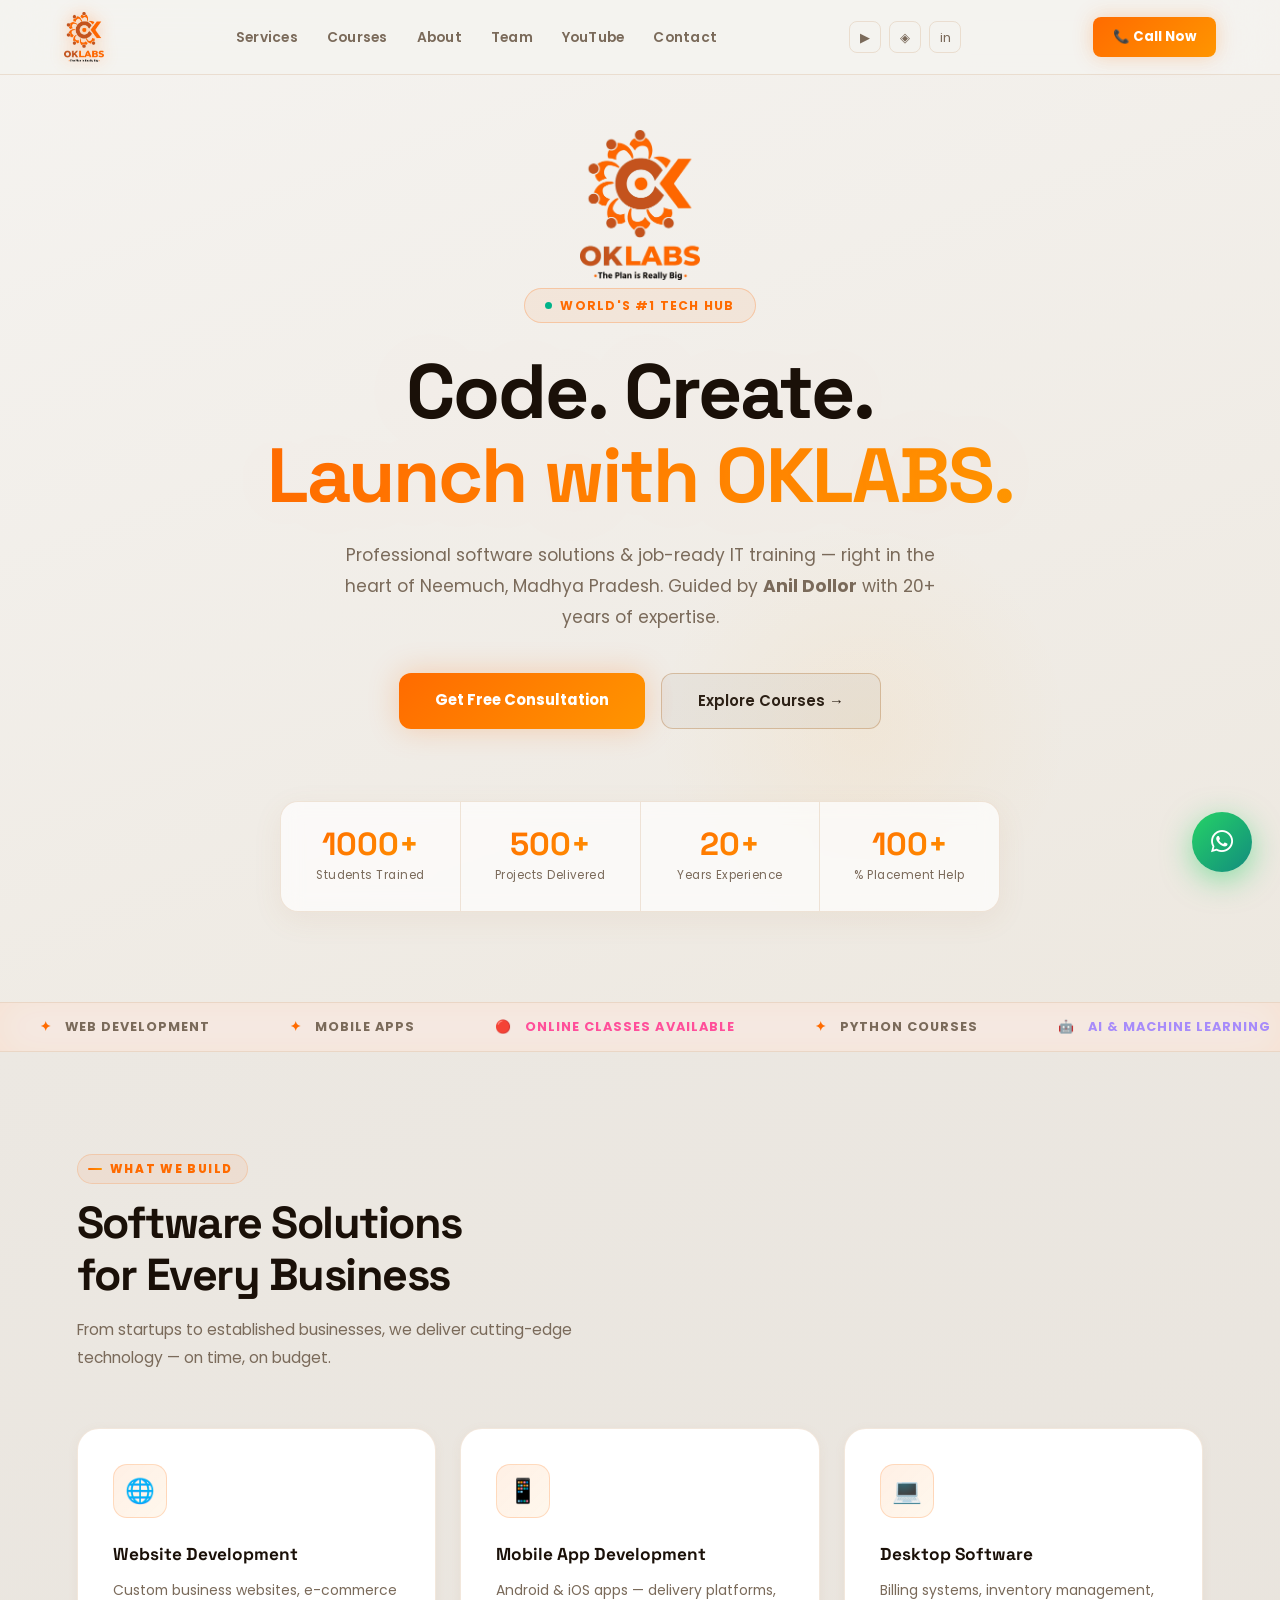
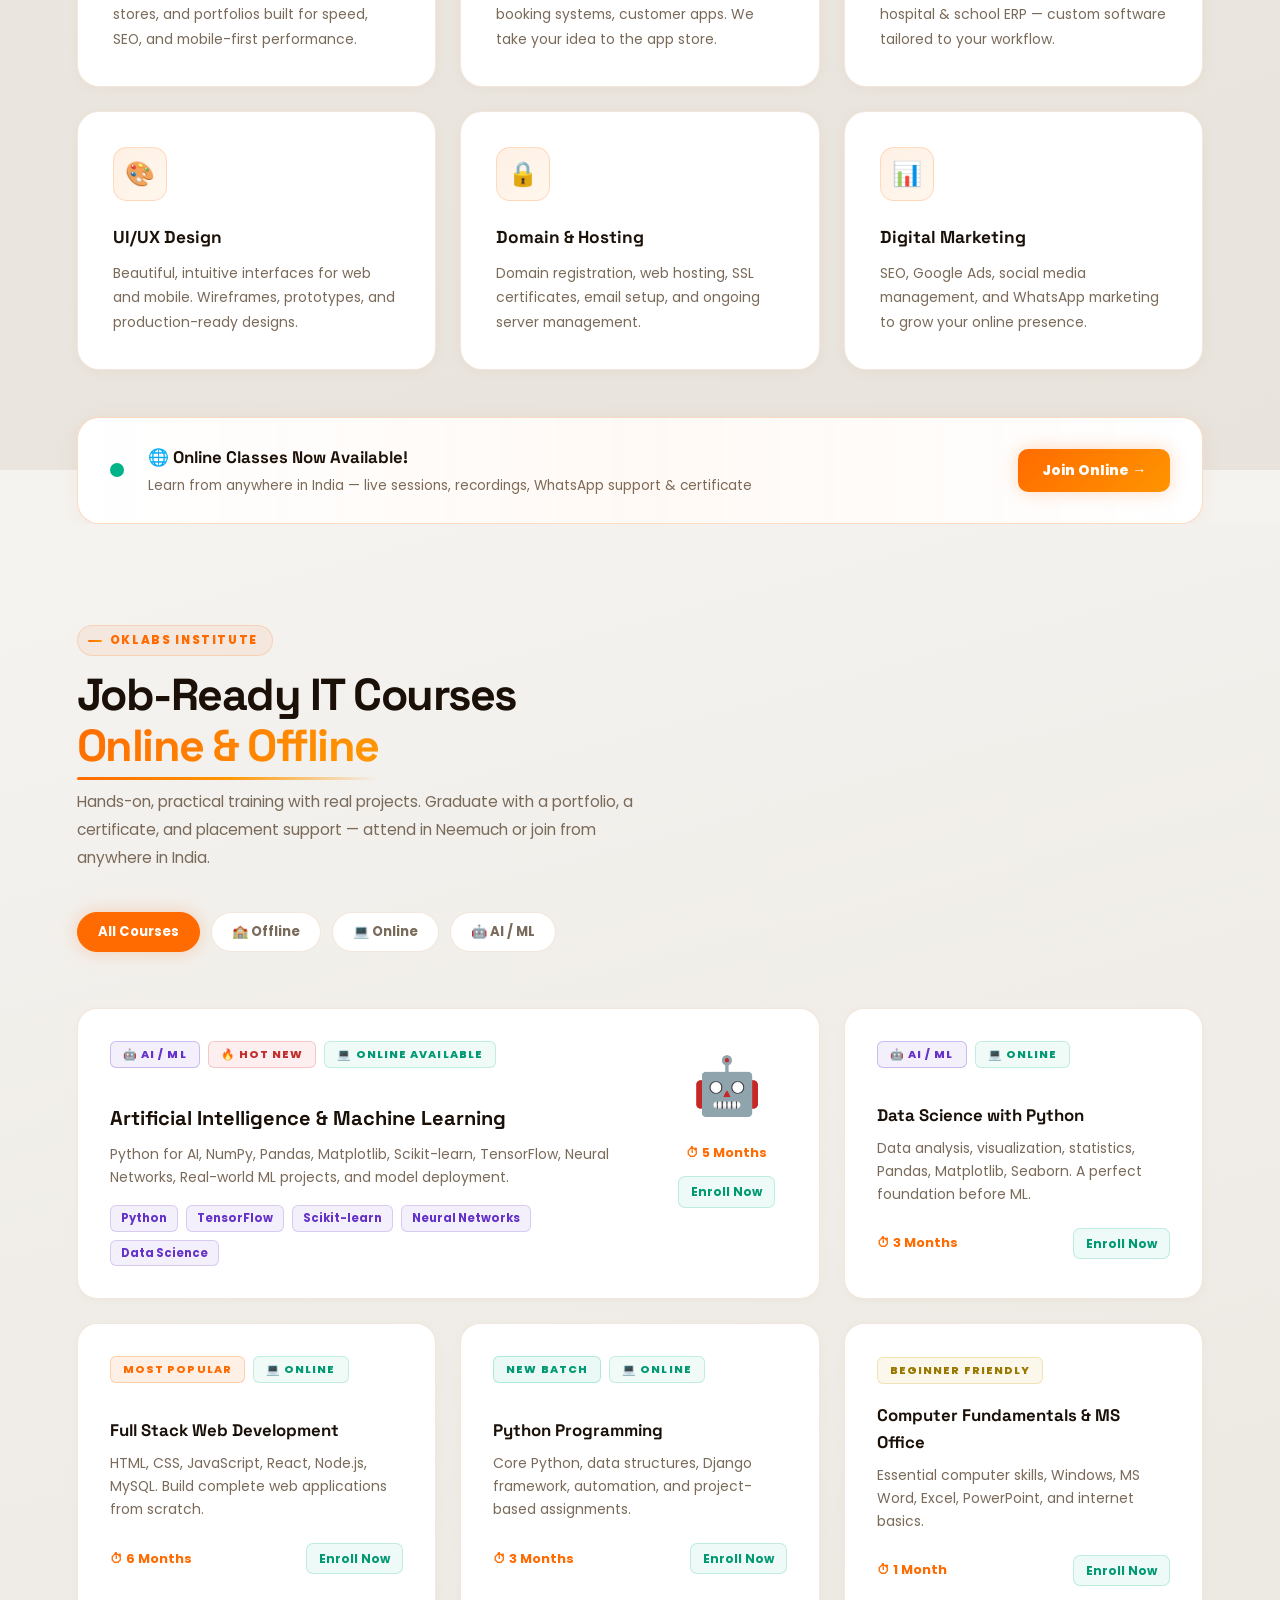
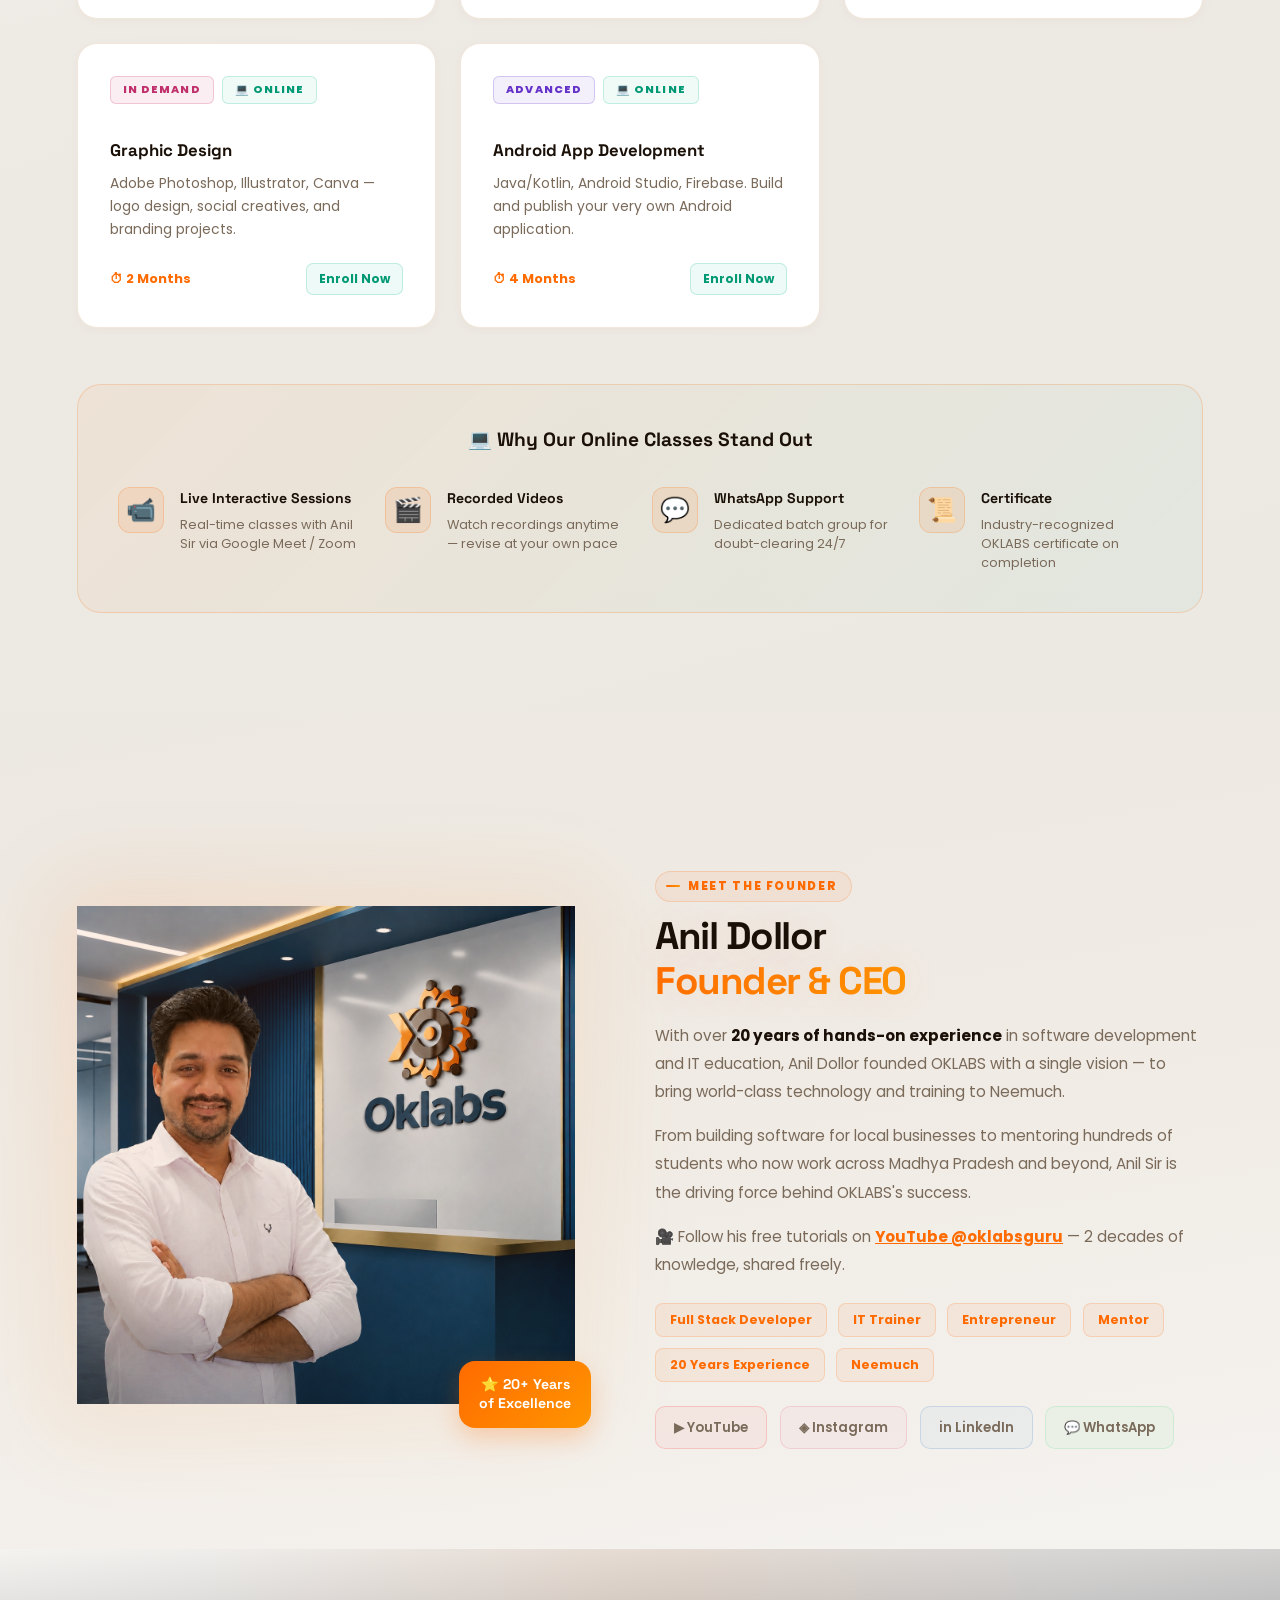
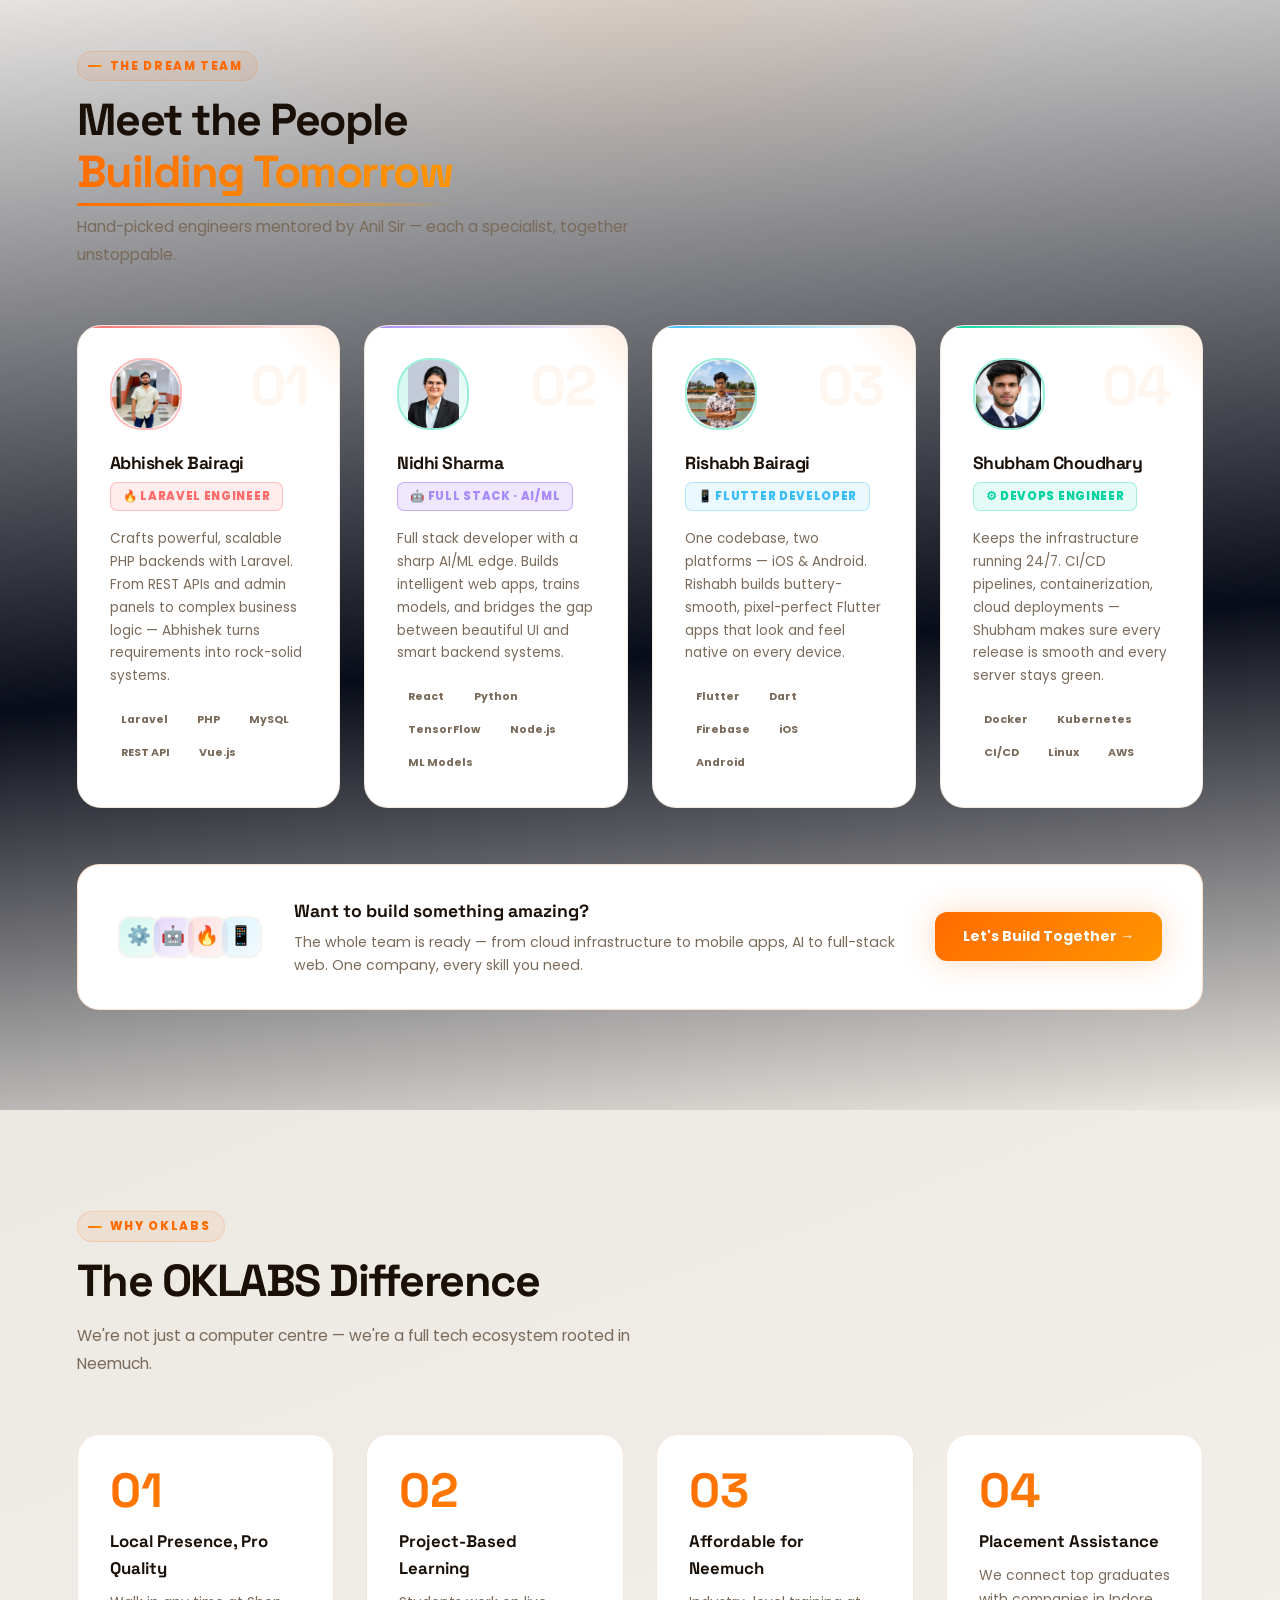
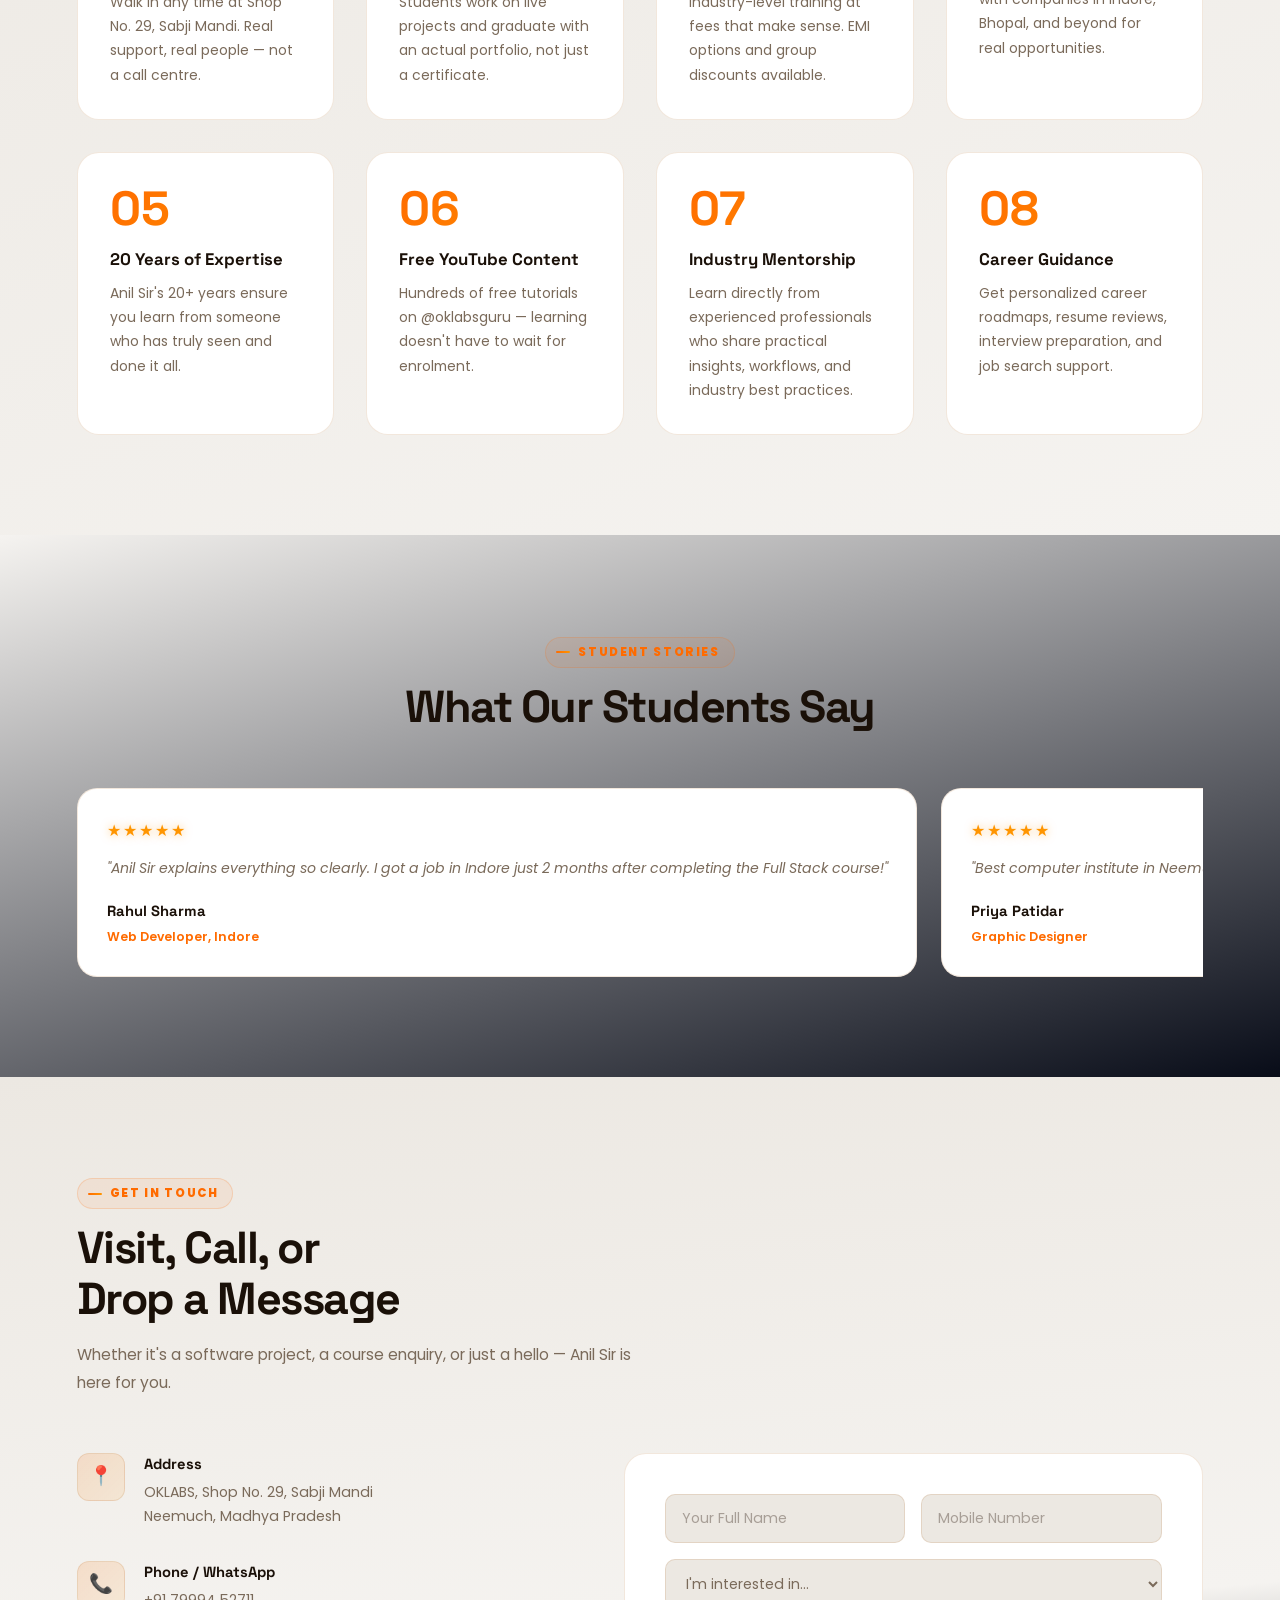
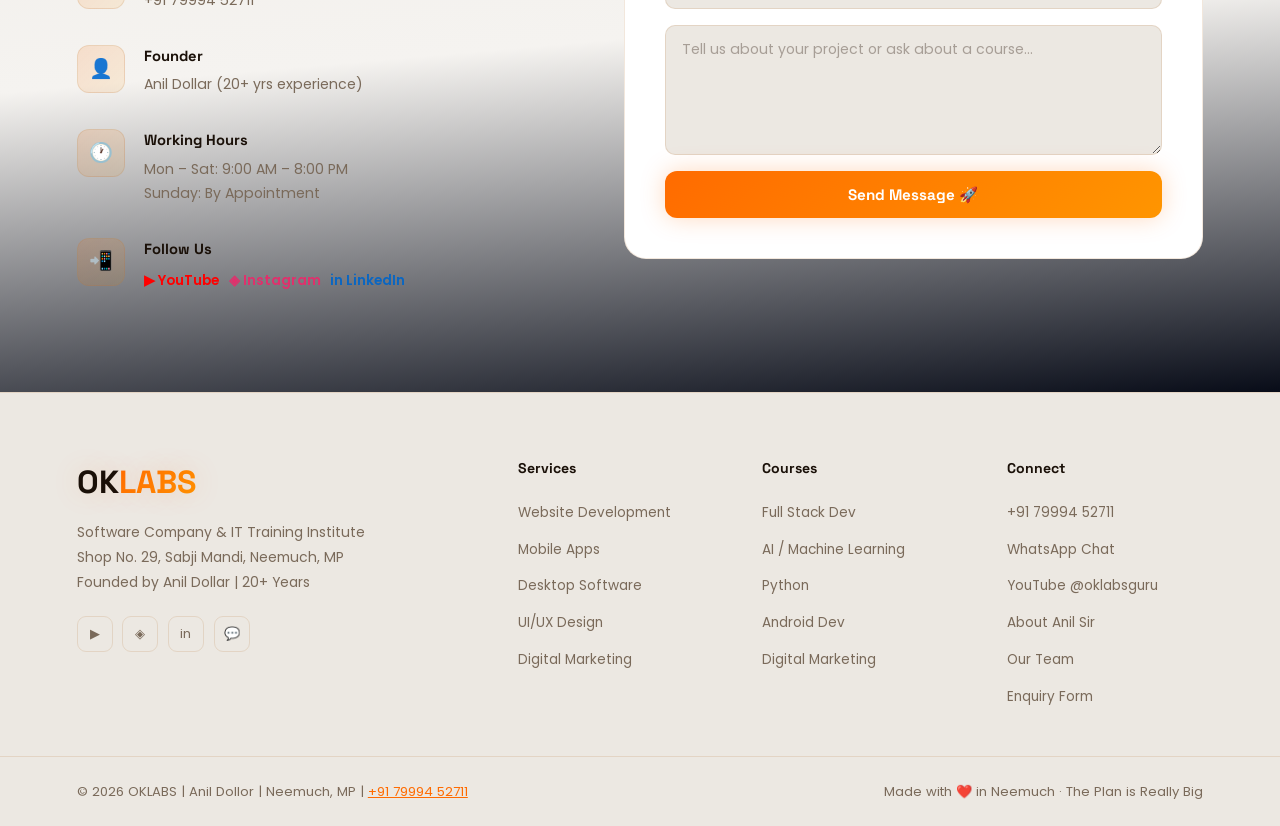
==== commit 7371a968: "Final Commit to oklabs Website on 12-6-2026 by Nidhi" ====
--- a/index.html
+++ b/index.html
@@ -16,16 +16,6 @@
   <div class="cursor-glow" id="cursorGlow"></div>
   <canvas id="particles"></canvas>
 
-  <!-- MOBILE MENU -->
-  <div class="mobile-menu" id="mobileMenu">
-    <div class="mobile-close" onclick="closeMobile()">✕</div>
-    <div class="mobile-logo"><img src="data:image/png;base64,...your-logo..." alt="OKLABS"></div>
-    <a href="#services" onclick="closeMobile()">Services</a>
-    <a href="#institute" onclick="closeMobile()">Courses</a>
-    <a href="#about" onclick="closeMobile()">About</a>
-    <a href="#team" onclick="closeMobile()">Team</a>
-    <a href="#contact" onclick="closeMobile()">Contact</a>
-  </div>
 
   <!-- NAV -->
   <nav id="navbar">
@@ -199,7 +189,7 @@
       <button class="ctab" onclick="filterCourses('ai',this)">🤖 AI / ML</button>
     </div>
     <div class="courses-grid" id="coursesGrid">
-      <div class="course-card course-ai reveal" data-mode="ai online" style="grid-column:span 2;">
+      <div class="course-card course-ai reveal" data-mode="ai online" class="course-card course-ai reveal">
         <div style="display:flex;align-items:flex-start;justify-content:space-between;flex-wrap:wrap;gap:1.2rem;">
           <div style="flex:1;min-width:220px;">
             <div style="display:flex;gap:.5rem;flex-wrap:wrap;margin-bottom:1rem;">
@@ -532,17 +522,7 @@
         <h4>Career Guidance</h4>
         <p>Get personalized career roadmaps, resume reviews, interview preparation, and job search support.</p>
       </div>
-      <div class="why-item reveal" style="transition-delay:.45s">
-        <div class="why-num">09</div>
-        <h4>Latest Technology Training</h4>
-        <p>Stay ahead with training in AI, Full Stack Development, Cloud Computing, Data Science, and modern tools.</p>
-      </div>
-      <div class="why-item reveal" style="transition-delay:.5s">
-        <div class="why-num">10</div>
-        <h4>Strong Learning Community</h4>
-        <p>Join an active community of students, mentors, and alumni for networking, collaboration, and continuous
-          support.</p>
-      </div>
+    </div>
   </section>
 
   <!-- TESTIMONIALS -->
--- a/css/style.css
+++ b/css/style.css
@@ -4146,3 +4146,372 @@
   width: 120px;
   height: auto;
 }
+
+
+
+/* ===== RESPONSIVE FIX PACK FOR OKLABS ===== */
+
+/* Prevent horizontal overflow */
+html,body{
+  overflow-x:hidden;
+  width:100%;
+}
+
+img,video,iframe{
+  max-width:100%;
+  height:auto;
+}
+
+/* Large tablets */
+@media (max-width:1024px){
+  .hero-stats{
+    flex-wrap:wrap;
+  }
+
+  .courses-grid,
+  .services-grid,
+  .why-grid,
+  .team-grid{
+    grid-template-columns:repeat(2,minmax(0,1fr)) !important;
+  }
+}
+
+/* Tablets */
+@media (max-width:768px){
+  section{
+    padding:70px 20px !important;
+  }
+
+  .hero{
+    min-height:auto !important;
+    padding:110px 20px 60px !important;
+  }
+
+  .hero-logo img{
+    height:90px !important;
+  }
+
+  .hero-btns{
+    flex-direction:column;
+    width:100%;
+  }
+
+  .btn-primary,
+  .btn-outline{
+    width:100%;
+    text-align:center;
+  }
+
+  .hero-stats{
+    flex-direction:column !important;
+  }
+
+  .stat{
+    border-right:none !important;
+    border-bottom:1px solid rgba(255,255,255,.08);
+  }
+
+  .courses-grid,
+  .services-grid,
+  .why-grid,
+  .team-grid,
+  .footer-top,
+  .contact-grid,
+  .about-inner{
+    grid-template-columns:1fr !important;
+  }
+
+  .course-card,
+  .service-card{
+    padding:20px !important;
+  }
+
+  .course-foot{
+    flex-direction:column;
+    align-items:flex-start;
+    gap:12px;
+  }
+
+  .course-enroll{
+    width:100%;
+    text-align:center;
+  }
+
+  .course-tabs{
+    display:grid;
+    grid-template-columns:1fr 1fr;
+  }
+
+  .ctab{
+    width:100%;
+    text-align:center;
+  }
+
+  table{
+    display:block;
+    overflow-x:auto;
+  }
+}
+
+/* Mobile phones */
+@media (max-width:480px){
+  h1{
+    font-size:2rem !important;
+    letter-spacing:-1px !important;
+  }
+
+  .section-title{
+    font-size:1.8rem !important;
+  }
+
+  .hero-sub{
+    font-size:.95rem !important;
+  }
+
+  .course-tabs{
+    grid-template-columns:1fr;
+  }
+
+  .course-card h3{
+    font-size:1rem !important;
+  }
+
+  .course-card p{
+    font-size:.85rem !important;
+  }
+
+  .nav-logo-img{
+    height:36px !important;
+  }
+
+  .online-banner,
+  .hero-stats{
+    border-radius:14px !important;
+  }
+}
+
+/* ===== JOB READY COURSES MOBILE FIX ===== */
+
+#coursesGrid,
+.courses-grid {
+    display: grid !important;
+    grid-template-columns: repeat(3, 1fr);
+    gap: 24px;
+}
+
+/* Tablet */
+@media (max-width: 992px) {
+    #coursesGrid,
+    .courses-grid {
+        grid-template-columns: repeat(2, 1fr) !important;
+    }
+}
+
+/* Mobile - One Card Per Row */
+@media (max-width: 768px) {
+    #coursesGrid,
+    .courses-grid {
+        grid-template-columns: 1fr !important;
+        gap: 20px !important;
+    }
+
+    #coursesGrid .course-card,
+    .courses-grid .course-card {
+        width: 100% !important;
+        max-width: 100% !important;
+        min-width: 100% !important;
+        margin: 0 !important;
+    }
+}
+
+/* Small Mobile */
+@media (max-width: 980px) {
+    #coursesGrid,
+    .courses-grid {
+        grid-template-columns: 1fr !important;
+    }
+
+    .course-card {
+        padding: 20px !important;
+    }
+}
+
+
+.course-card {
+    min-width: 420px;
+}
+
+
+
+
+/* =========================
+   JOB READY COURSES
+========================= */
+
+.courses-grid{
+    display:grid;
+    grid-template-columns:repeat(3,minmax(0,1fr));
+    gap:24px;
+    width:100%;
+}
+
+.course-card{
+    width:100%;
+    min-width:0;
+    height:auto;
+}
+
+/* Laptop */
+@media (max-width:1200px){
+    .courses-grid{
+        grid-template-columns:repeat(2,1fr);
+    }
+}
+
+/* Tablet */
+@media (max-width:768px){
+    .courses-grid{
+        grid-template-columns:1fr !important;
+        gap:20px;
+    }
+
+    .course-card{
+        width:100% !important;
+        max-width:100% !important;
+        min-width:100% !important;
+        margin:0 !important;
+        padding:20px;
+    }
+
+    .course-card h3{
+        font-size:1.2rem;
+    }
+
+    .course-card p{
+        font-size:.95rem;
+        line-height:1.6;
+    }
+
+    .course-foot{
+        display:flex;
+        flex-direction:column;
+        align-items:stretch;
+        gap:12px;
+    }
+
+    .course-enroll{
+        width:100%;
+        text-align:center;
+    }
+}
+
+/* Small Phones */
+@media (max-width:480px){
+    .courses-grid{
+        grid-template-columns:1fr !important;
+        gap:16px;
+    }
+
+    .course-card{
+        padding:18px;
+        border-radius:20px;
+    }
+}
+
+
+.course-ai{
+    grid-column:span 2;
+}
+
+@media(max-width:768px){
+    .course-ai{
+        grid-column:span 1;
+    }
+}
+
+
+/* ===============================
+   JOB READY COURSES RESPONSIVE FIX
+================================= */
+
+.courses-grid{
+    display:grid;
+    grid-template-columns:repeat(3,1fr);
+    gap:24px;
+}
+
+/* AI Featured Course */
+.course-ai{
+    grid-column:span 2;
+}
+
+/* Tablet */
+@media (max-width:992px){
+
+    .courses-grid{
+        grid-template-columns:repeat(2,1fr);
+    }
+
+    .course-ai{
+        grid-column:span 2;
+    }
+}
+
+/* Mobile */
+@media (max-width:768px){
+
+    .courses-grid{
+        grid-template-columns:1fr !important;
+        gap:20px !important;
+    }
+
+    .course-ai{
+        grid-column:span 1 !important;
+    }
+
+    .course-card{
+        width:100% !important;
+        max-width:100% !important;
+        min-width:0 !important;
+        margin:0 !important;
+    }
+
+    .course-card > div:first-child{
+        flex-direction:column !important;
+    }
+
+    .course-foot{
+        flex-direction:column;
+        gap:12px;
+        align-items:stretch;
+    }
+
+    .course-enroll{
+        width:100%;
+        text-align:center;
+    }
+}
+
+/* Small Mobile */
+@media (max-width:480px){
+
+    .courses-grid{
+        grid-template-columns:1fr !important;
+    }
+
+    .course-ai{
+        grid-column:span 1 !important;
+    }
+
+    .course-card{
+        padding:18px !important;
+    }
+
+    .course-card h3{
+        font-size:1.1rem;
+    }
+
+    .course-card p{
+        font-size:.9rem;
+    }
+}
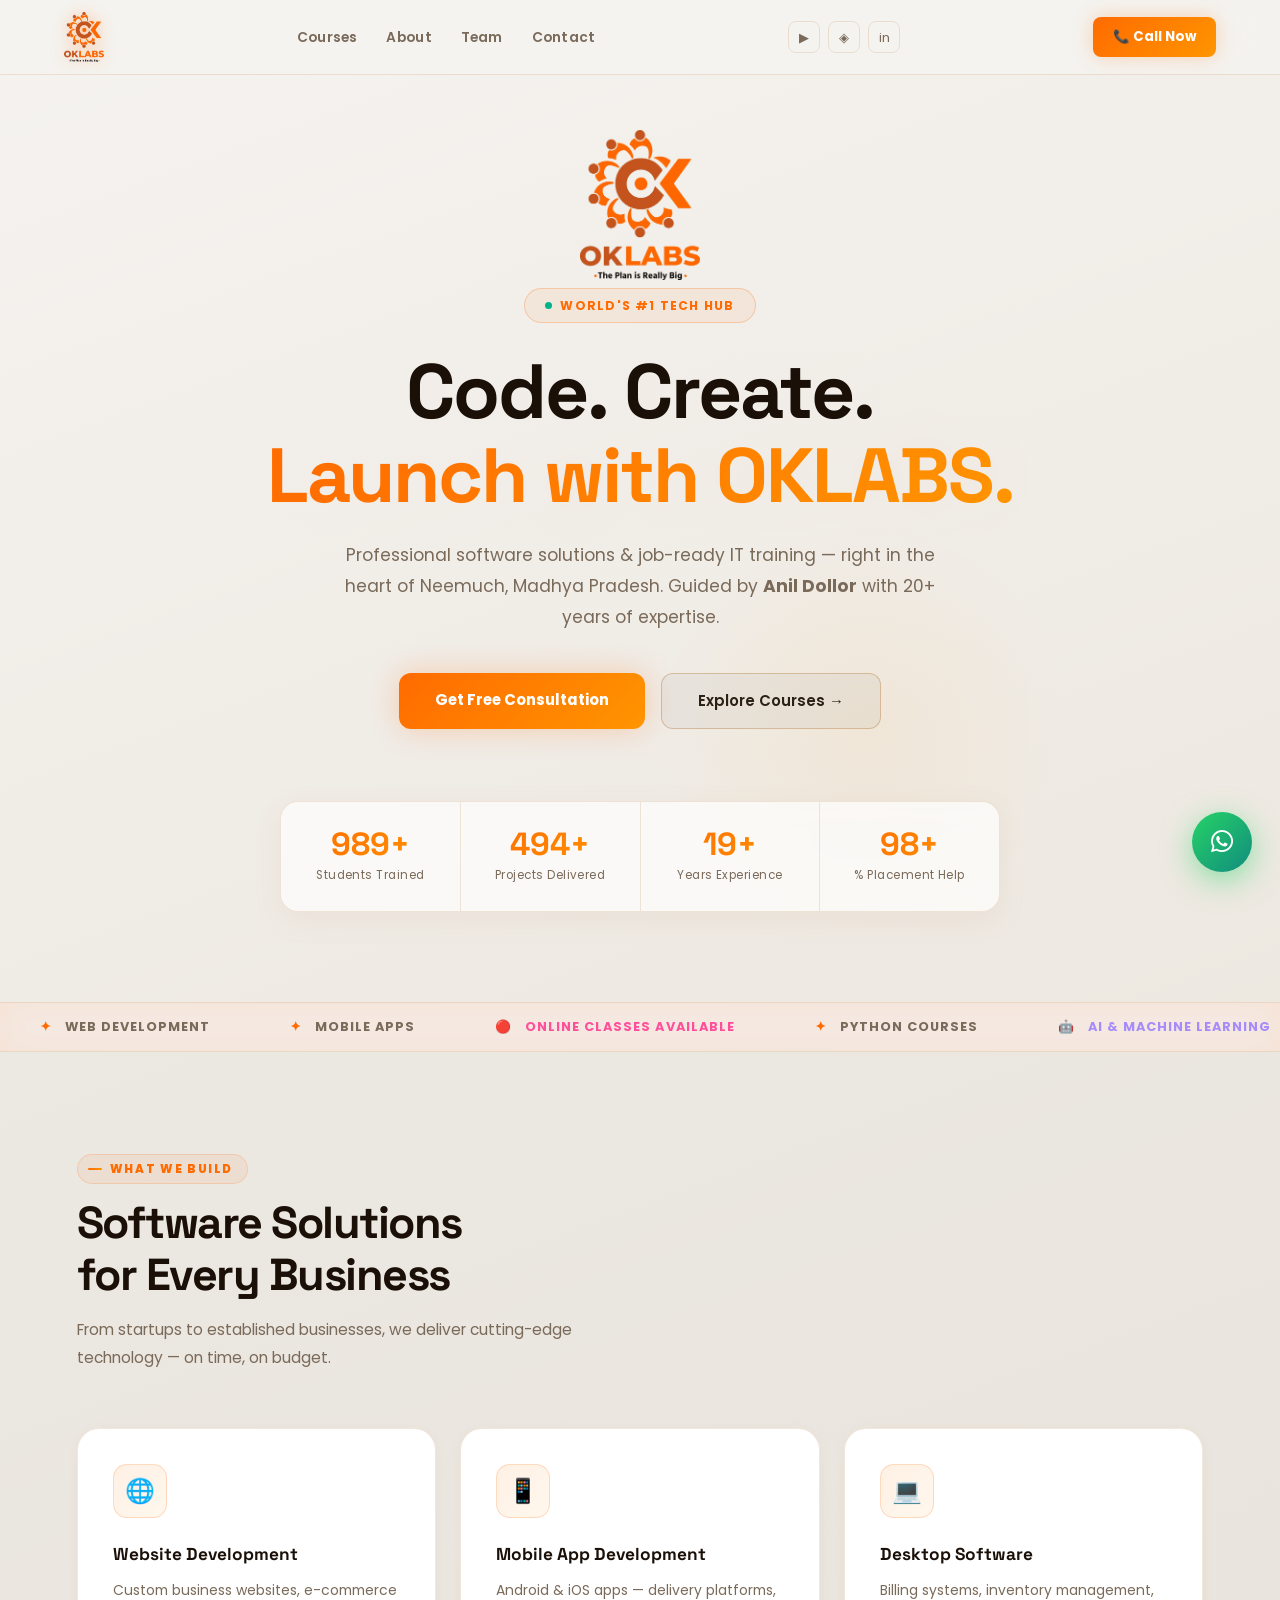
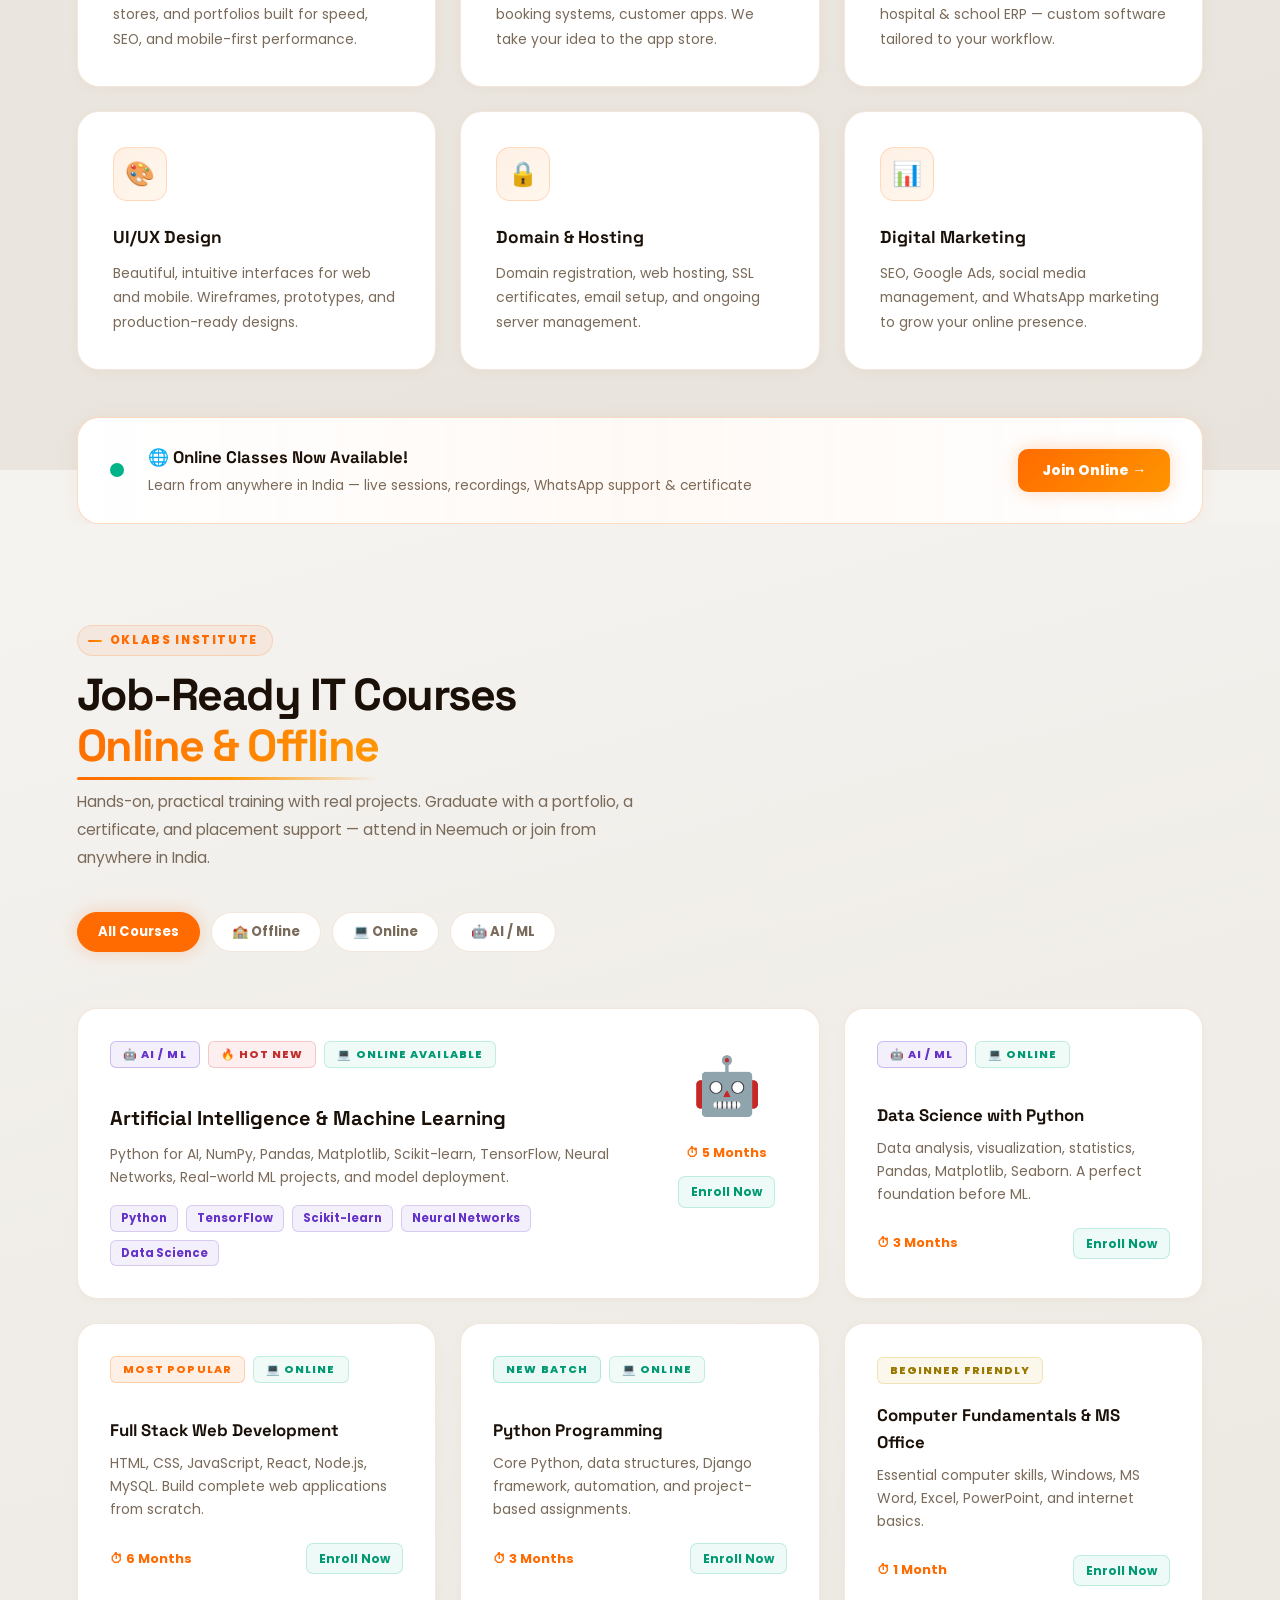
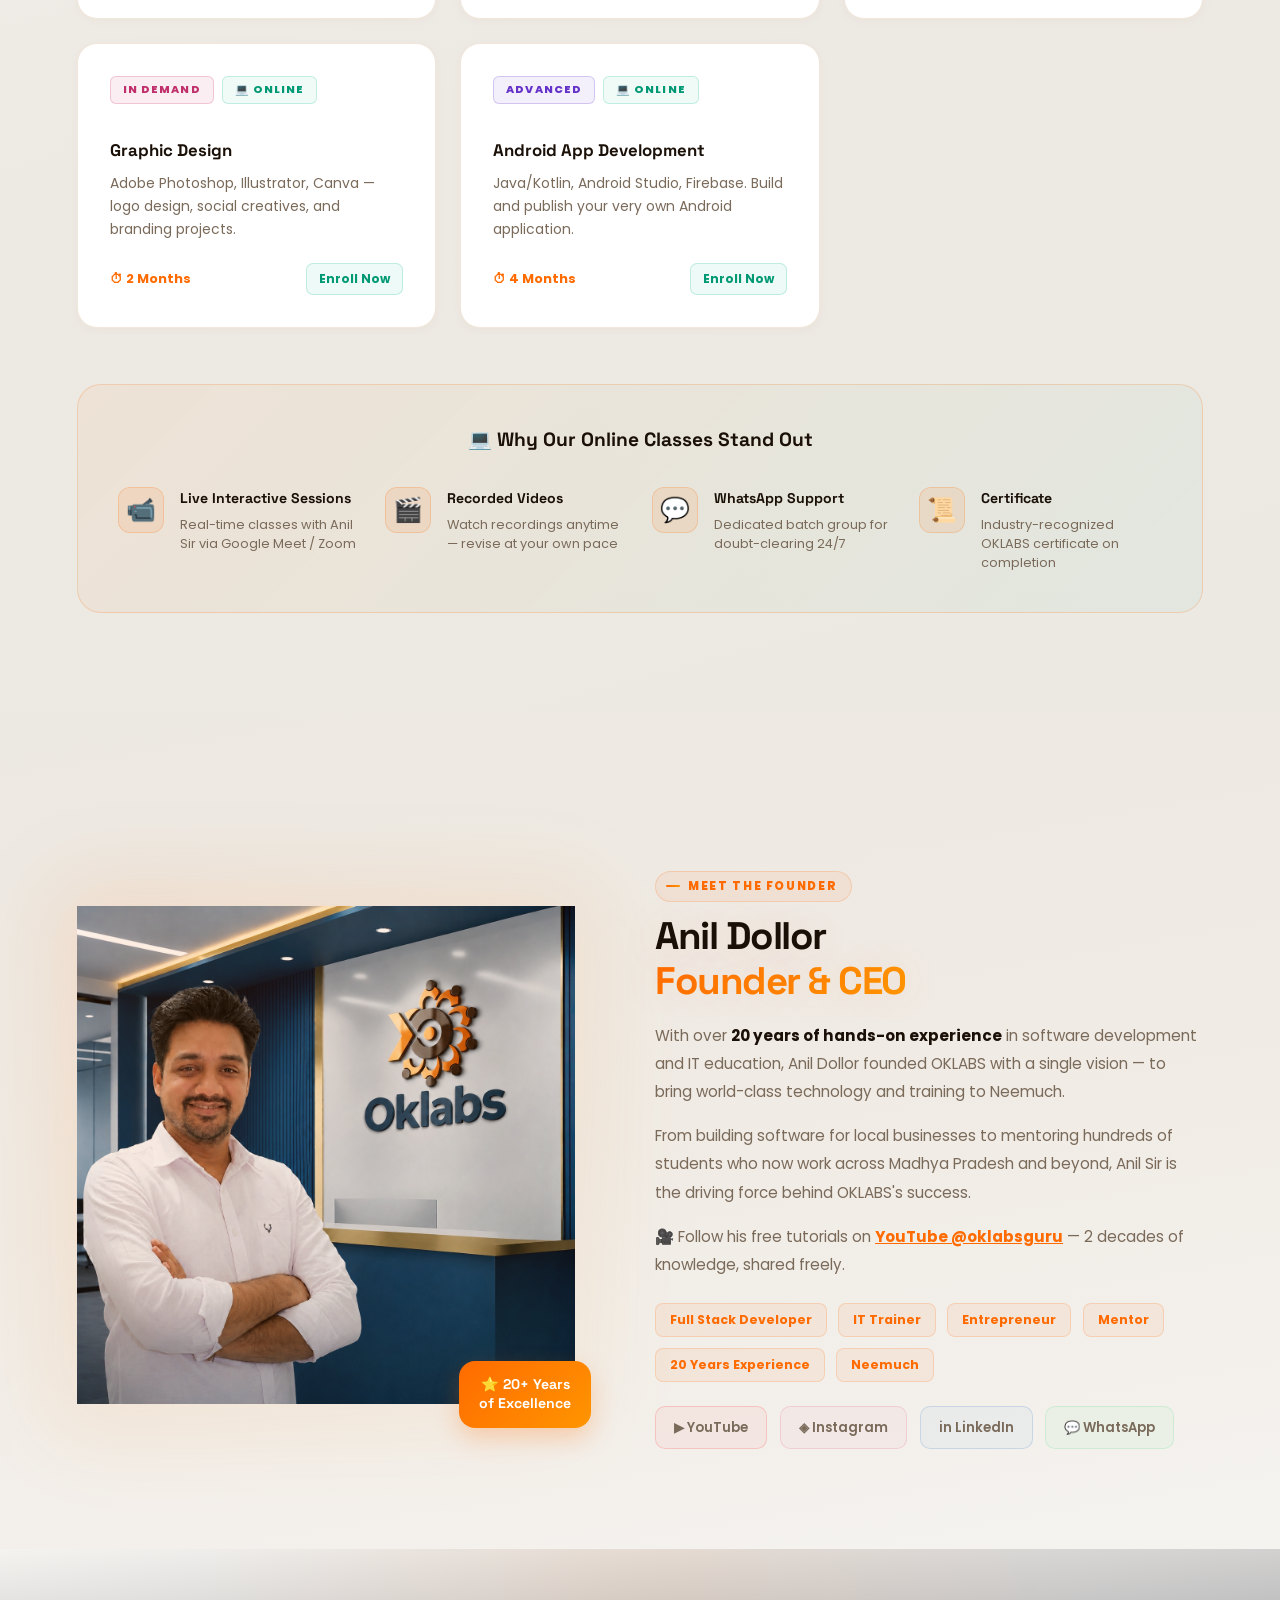
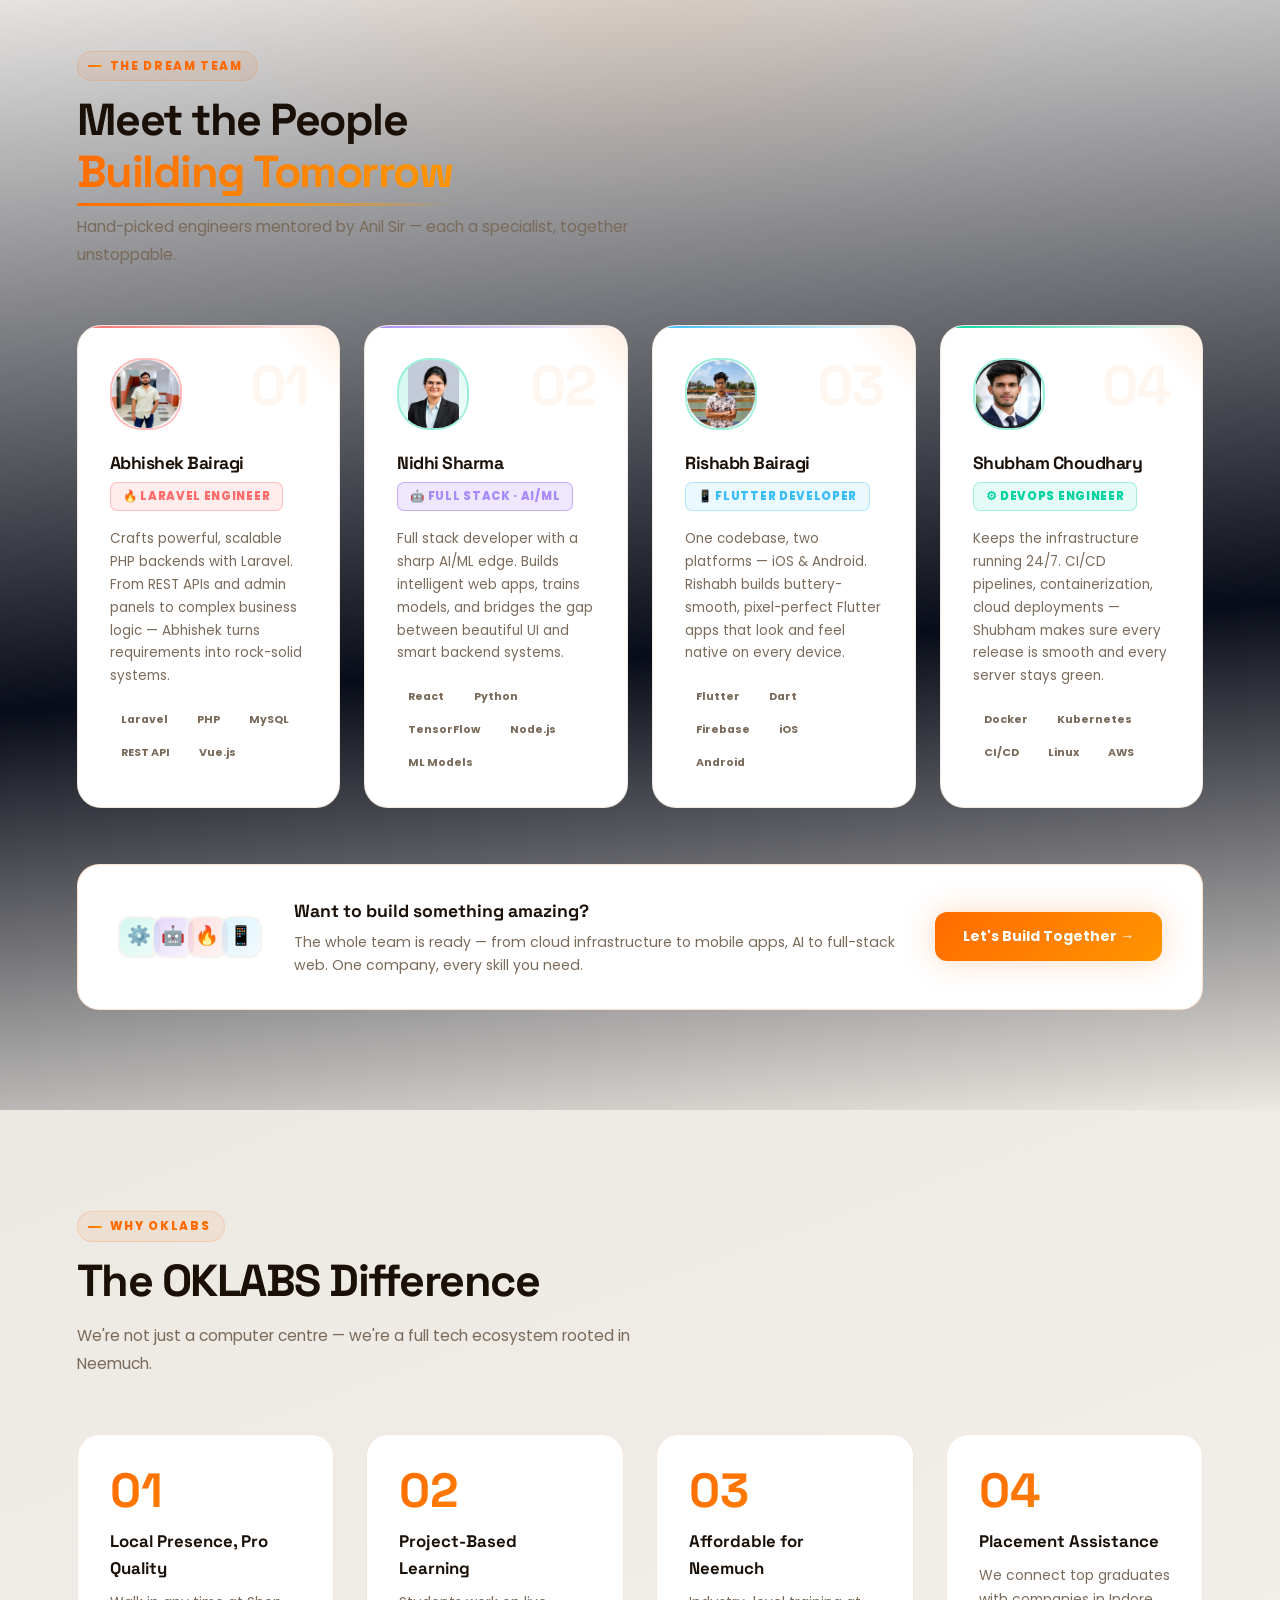
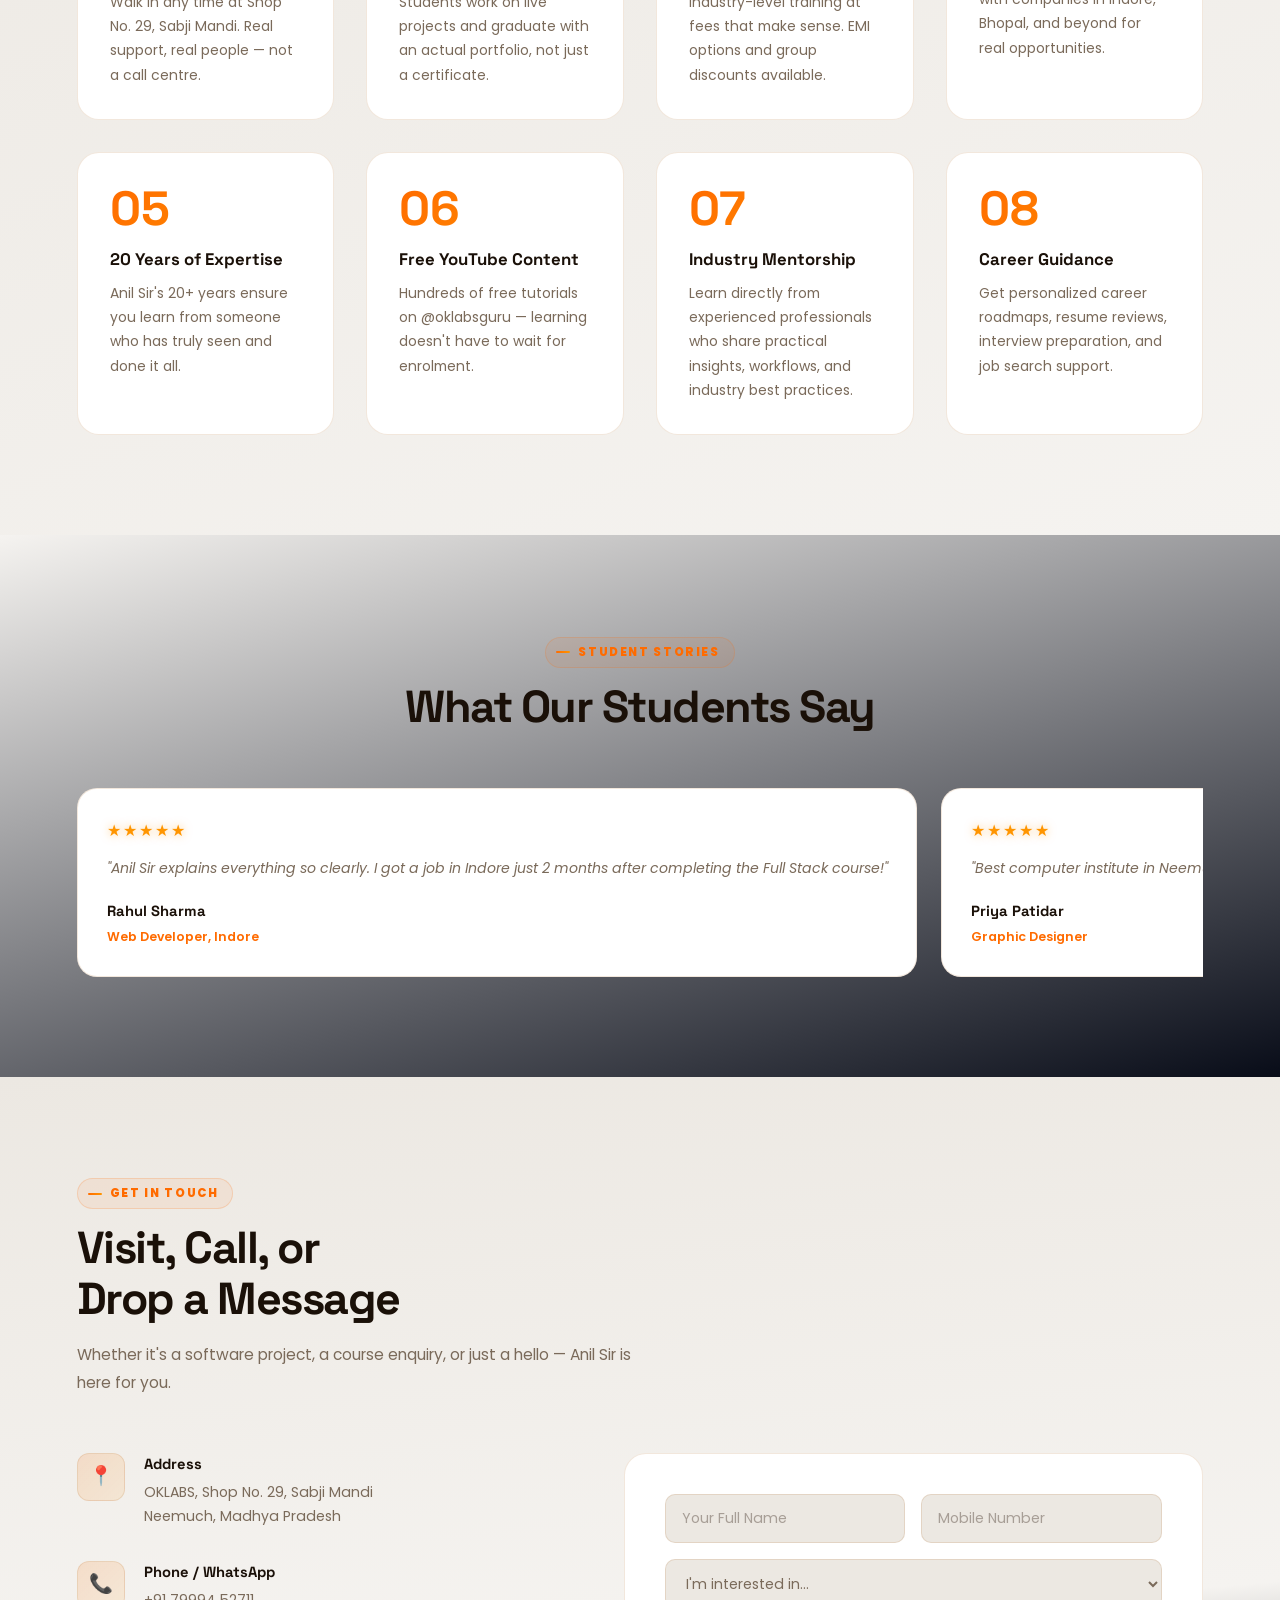
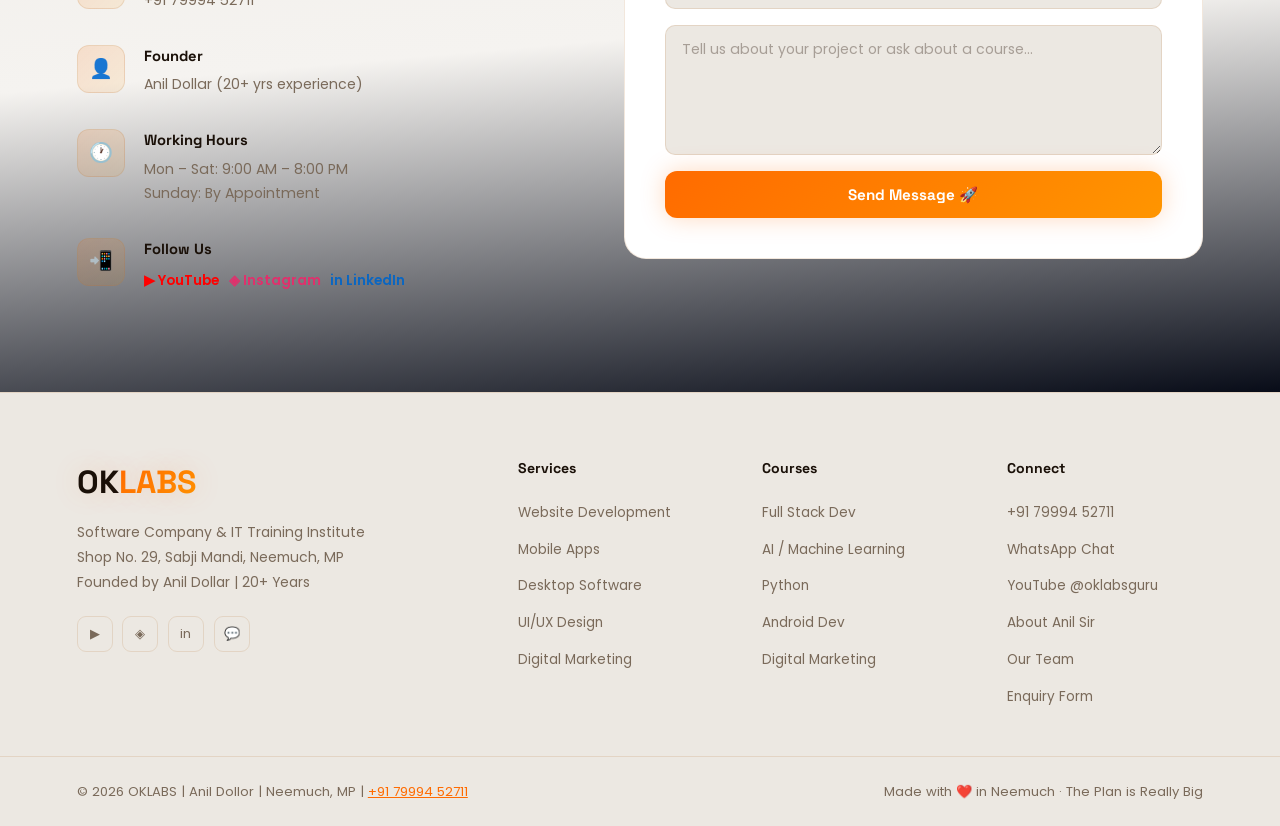
==== commit c9f09f2c: "Final Commit to oklabs Website on 13-6-2026 by Nidhi" ====
--- a/index.html
+++ b/index.html
@@ -25,11 +25,9 @@
         alt="OKLABS" class="nav-logo-img" />
     </a>
     <ul class="nav-links">
-      <li><a href="#services">Services</a></li>
       <li><a href="#institute">Courses</a></li>
       <li><a href="#about">About</a></li>
       <li><a href="#team">Team</a></li>
-      <li><a href="#video">YouTube</a></li>
       <li><a href="#contact">Contact</a></li>
     </ul>
     <div class="nav-socials">
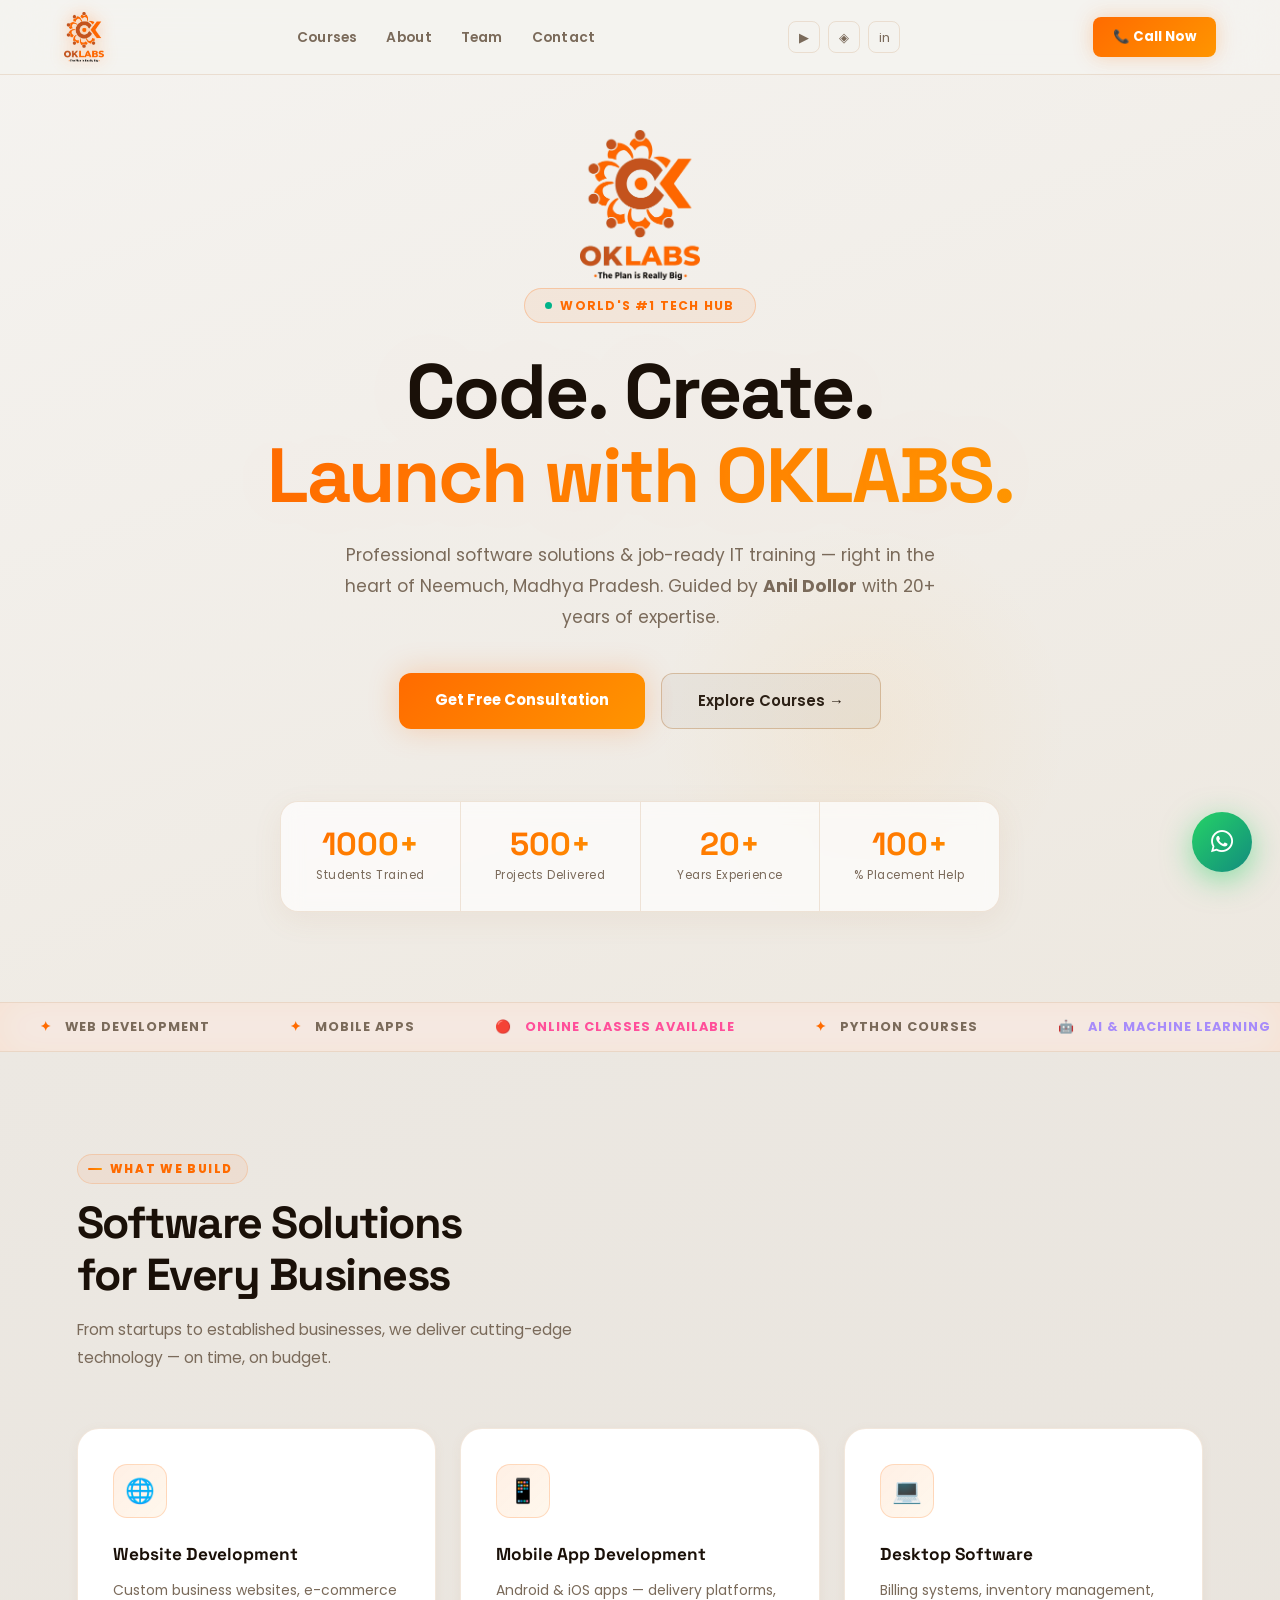
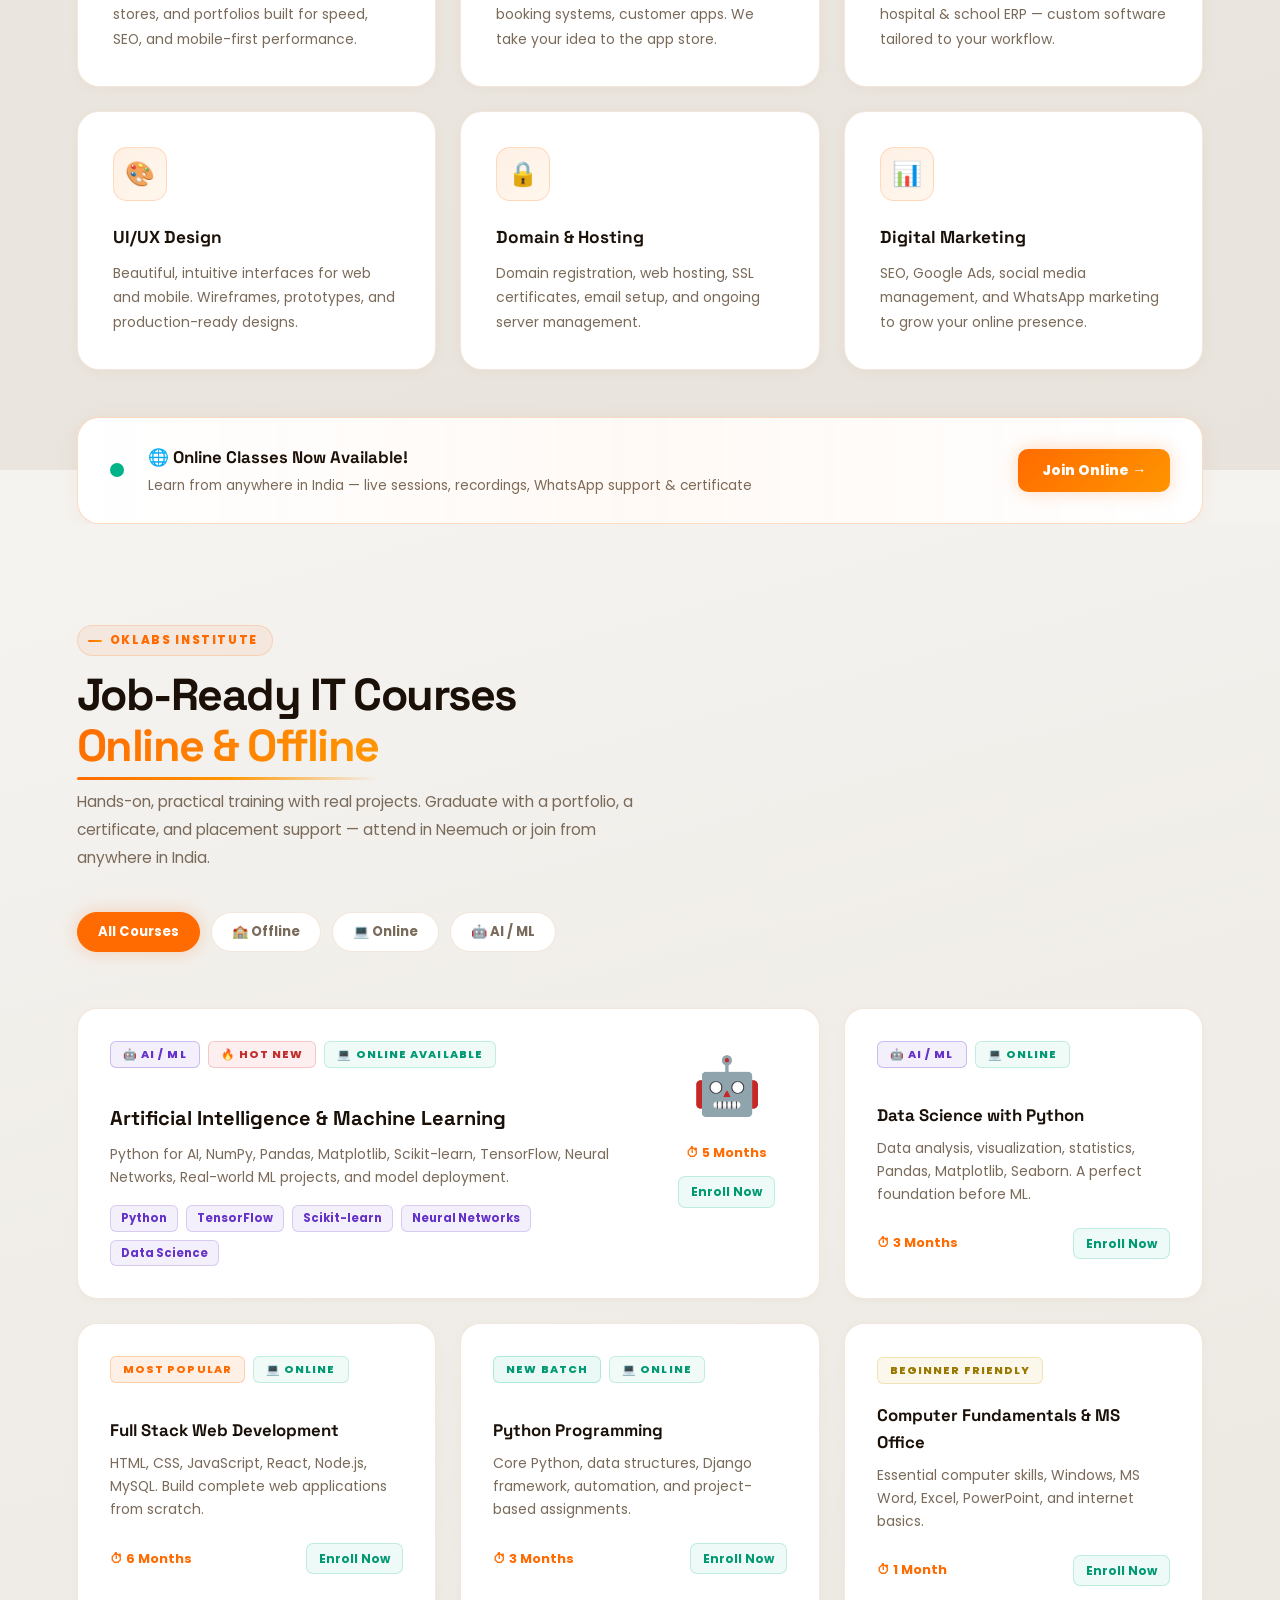
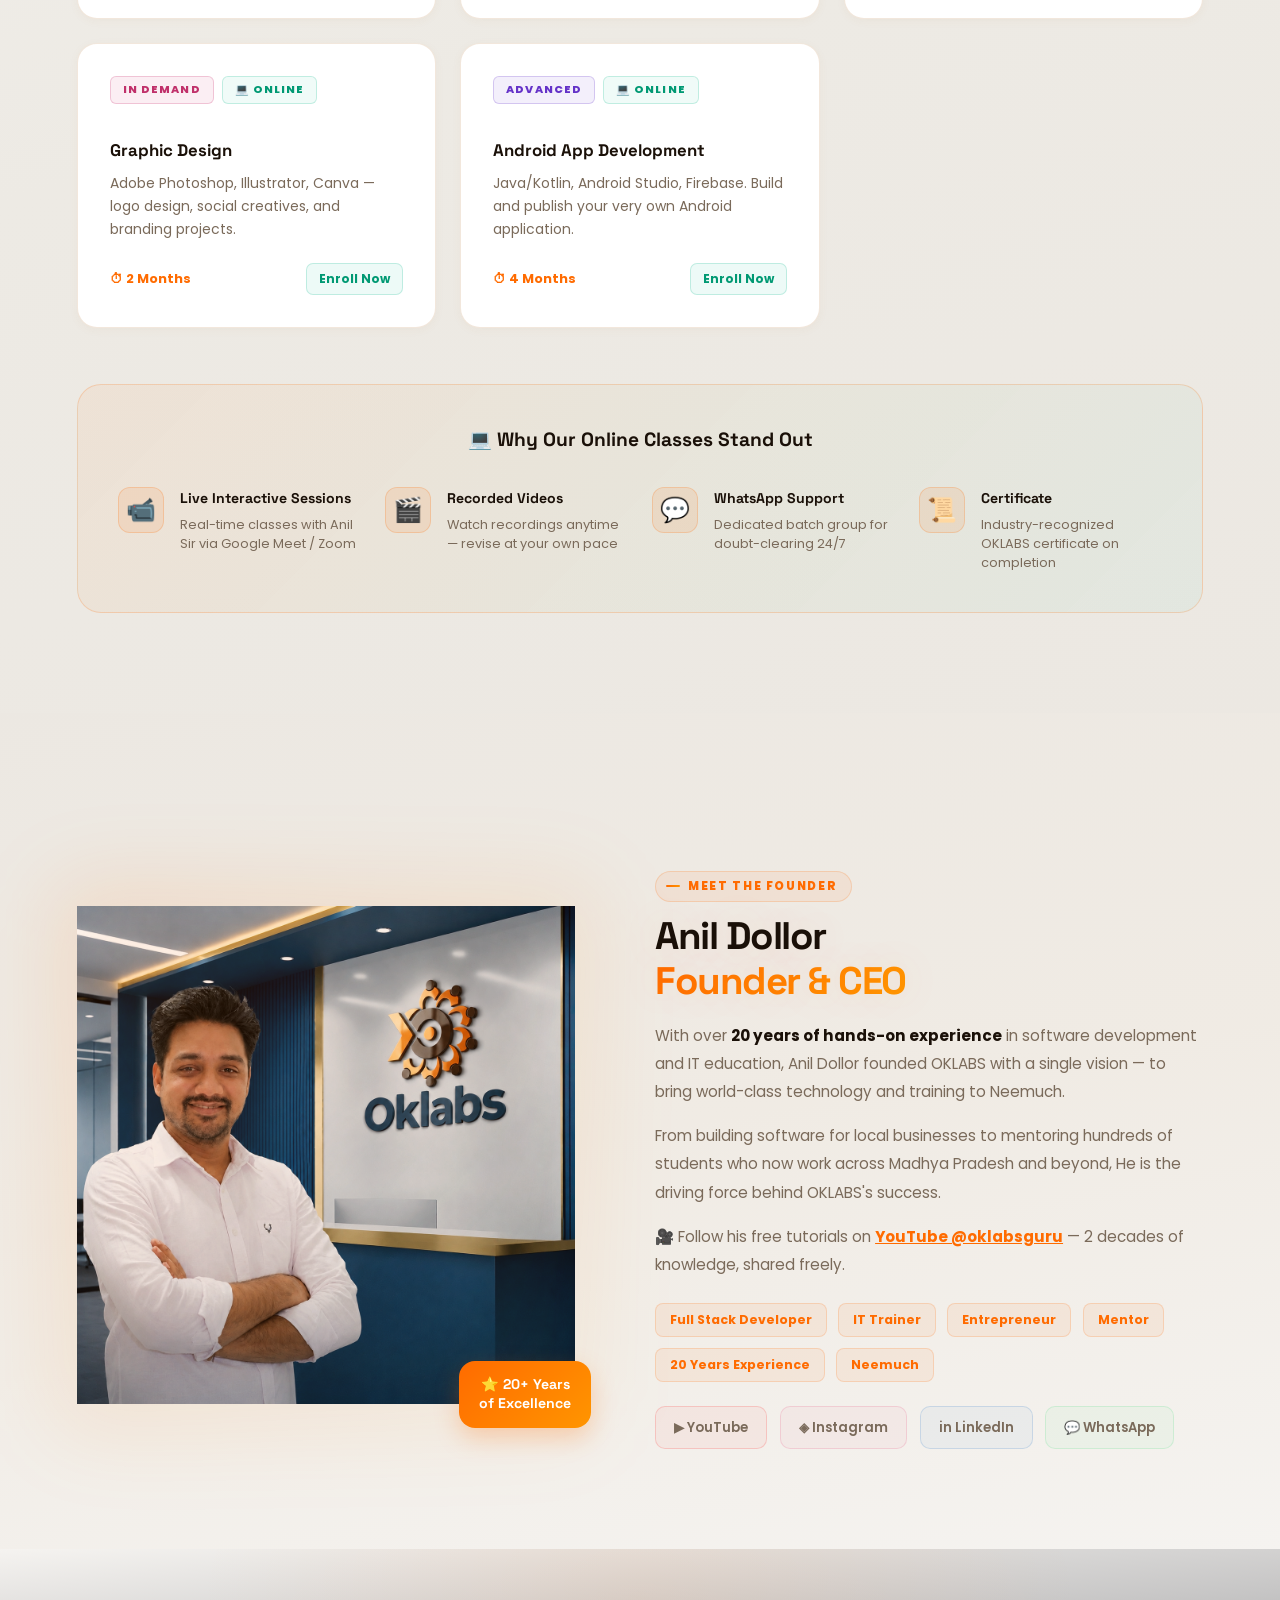
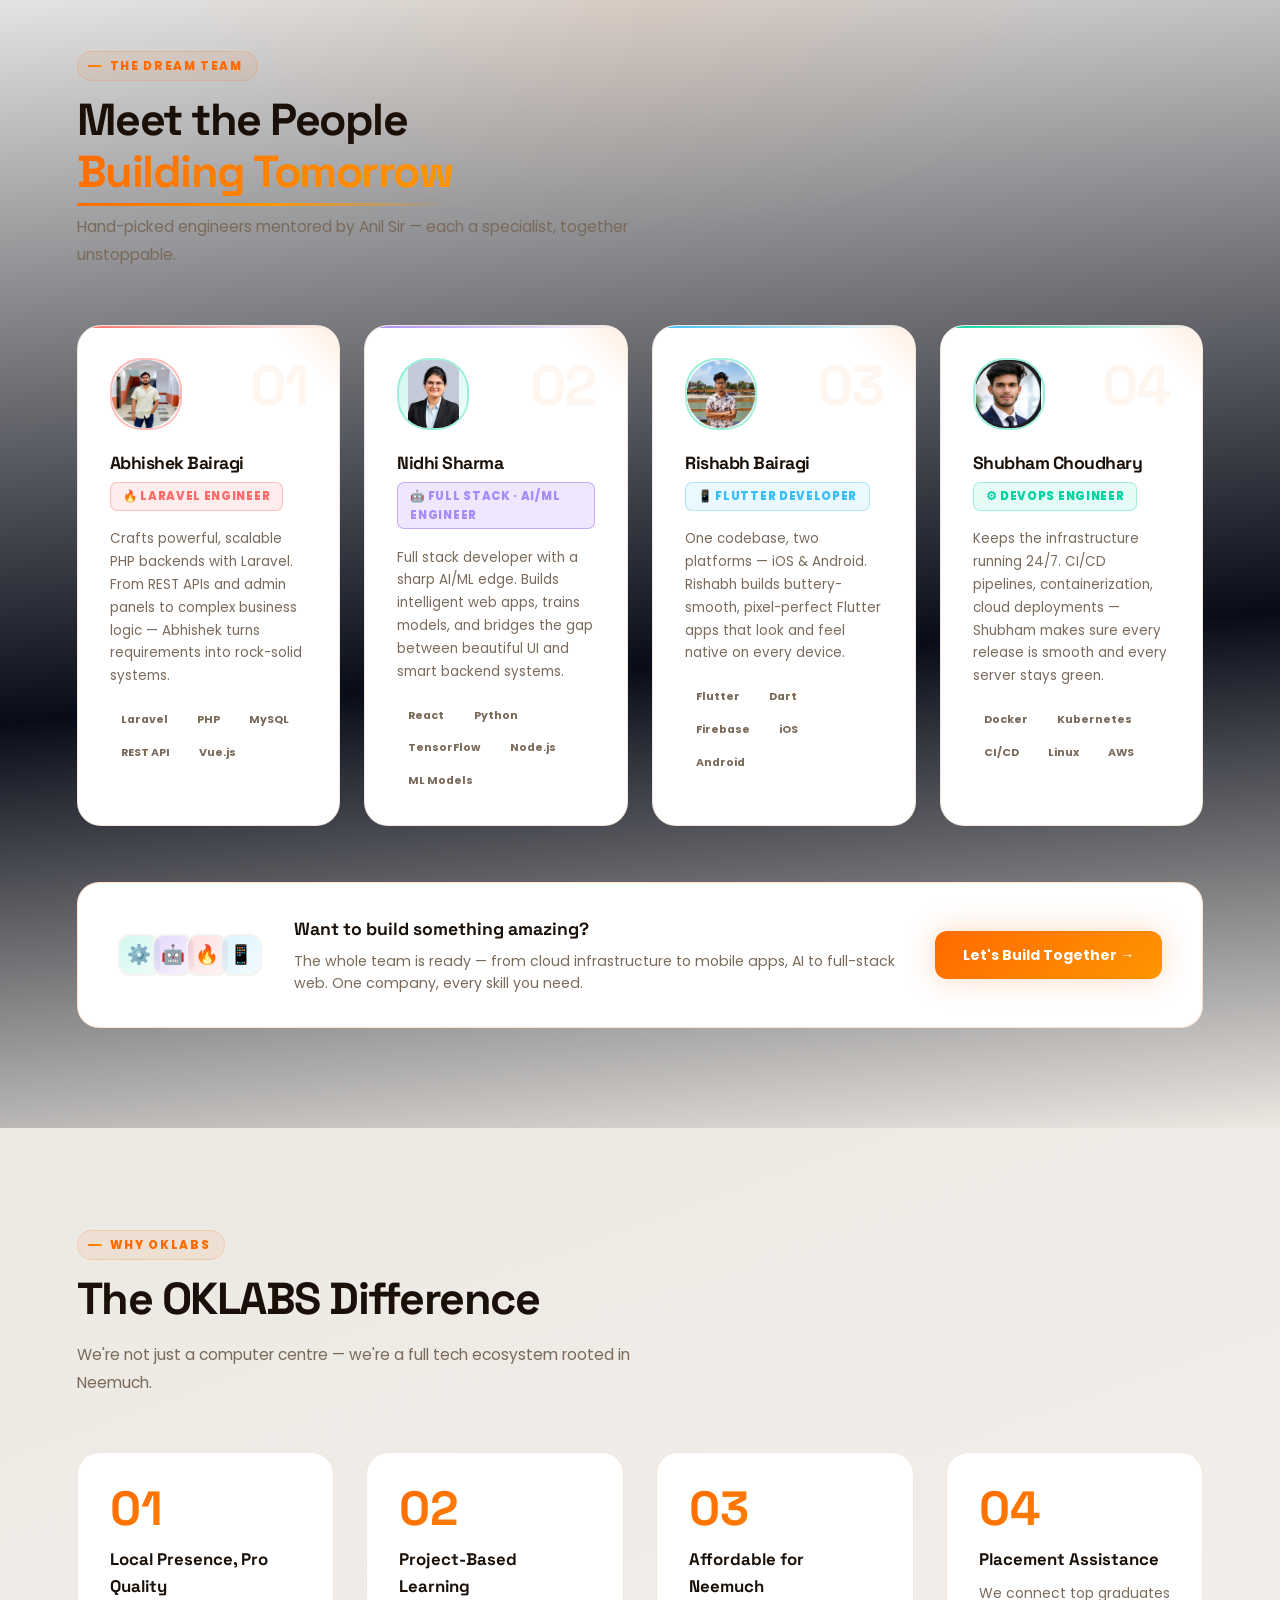
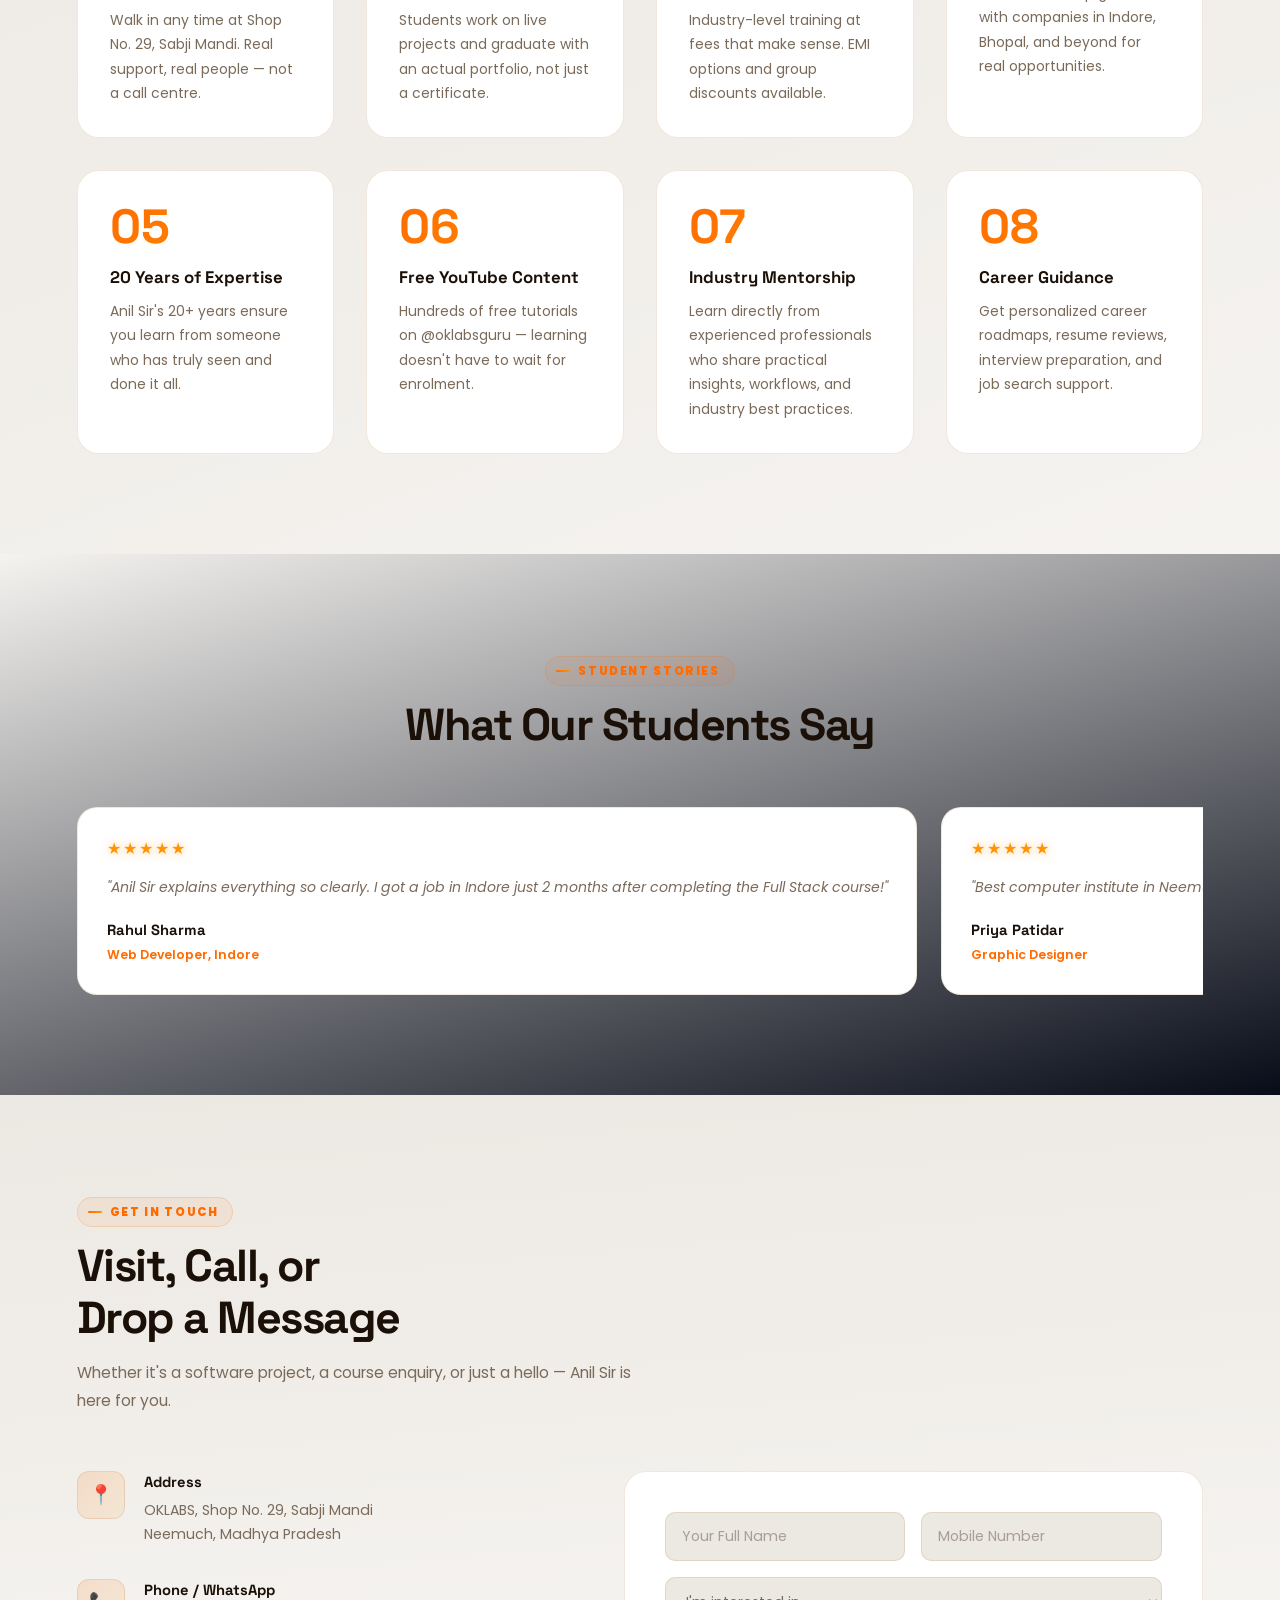
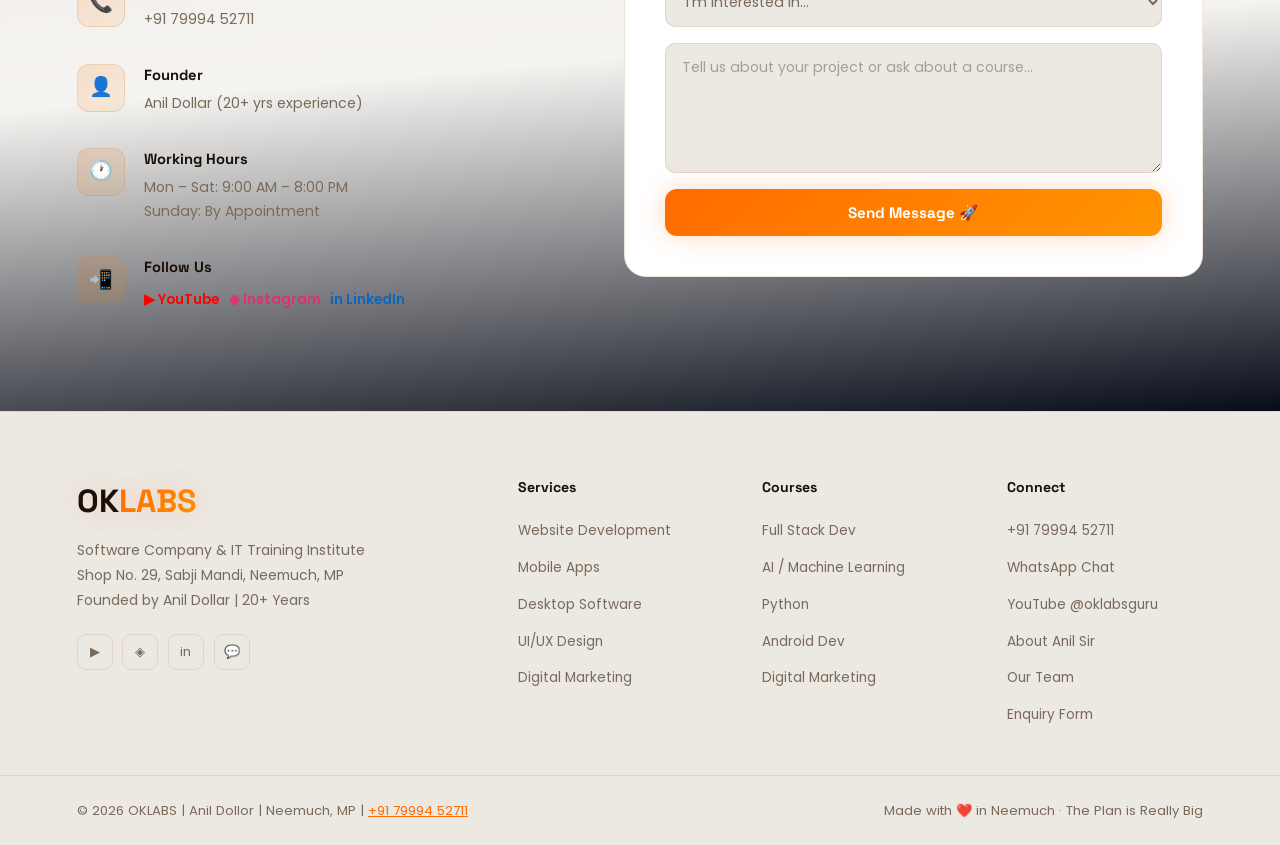
==== commit 78d2adba: "Revise descriptions and roles in index.html Updated the description of Anil Dollor and changed Nidhi" ====
--- a/index.html
+++ b/index.html
@@ -323,7 +323,7 @@
           and IT education, Anil Dollor founded OKLABS with a single vision — to bring world-class technology and
           training to Neemuch.</p>
         <p>From building software for local businesses to mentoring hundreds of students who now work across Madhya
-          Pradesh and beyond, Anil Sir is the driving force behind OKLABS's success.</p>
+          Pradesh and beyond, He is the driving force behind OKLABS's success.</p>
         <p>🎥 Follow his free tutorials on <a href="https://www.youtube.com/@oklabsguru" target="_blank"
             style="color:var(--orange);font-weight:700;">YouTube @oklabsguru</a> — 2 decades of knowledge, shared
           freely.</p>
@@ -391,7 +391,7 @@
         </div>
         <div class="tc-body">
           <div class="tc-name">Nidhi Sharma</div>
-          <div class="tc-role-badge role-fullstack">🤖 Full Stack · AI/ML</div>
+          <div class="tc-role-badge role-fullstack">🤖 Full Stack · AI/ML Engineer</div>
           <p class="tc-desc">Full stack developer with a sharp AI/ML edge. Builds intelligent web apps, trains models,
             and bridges the gap between beautiful UI and smart backend systems.</p>
           <div class="tc-skills">
@@ -779,4 +779,4 @@
   <script src="js/script.js"></script>
 </body>
 
-</html>+</html>
